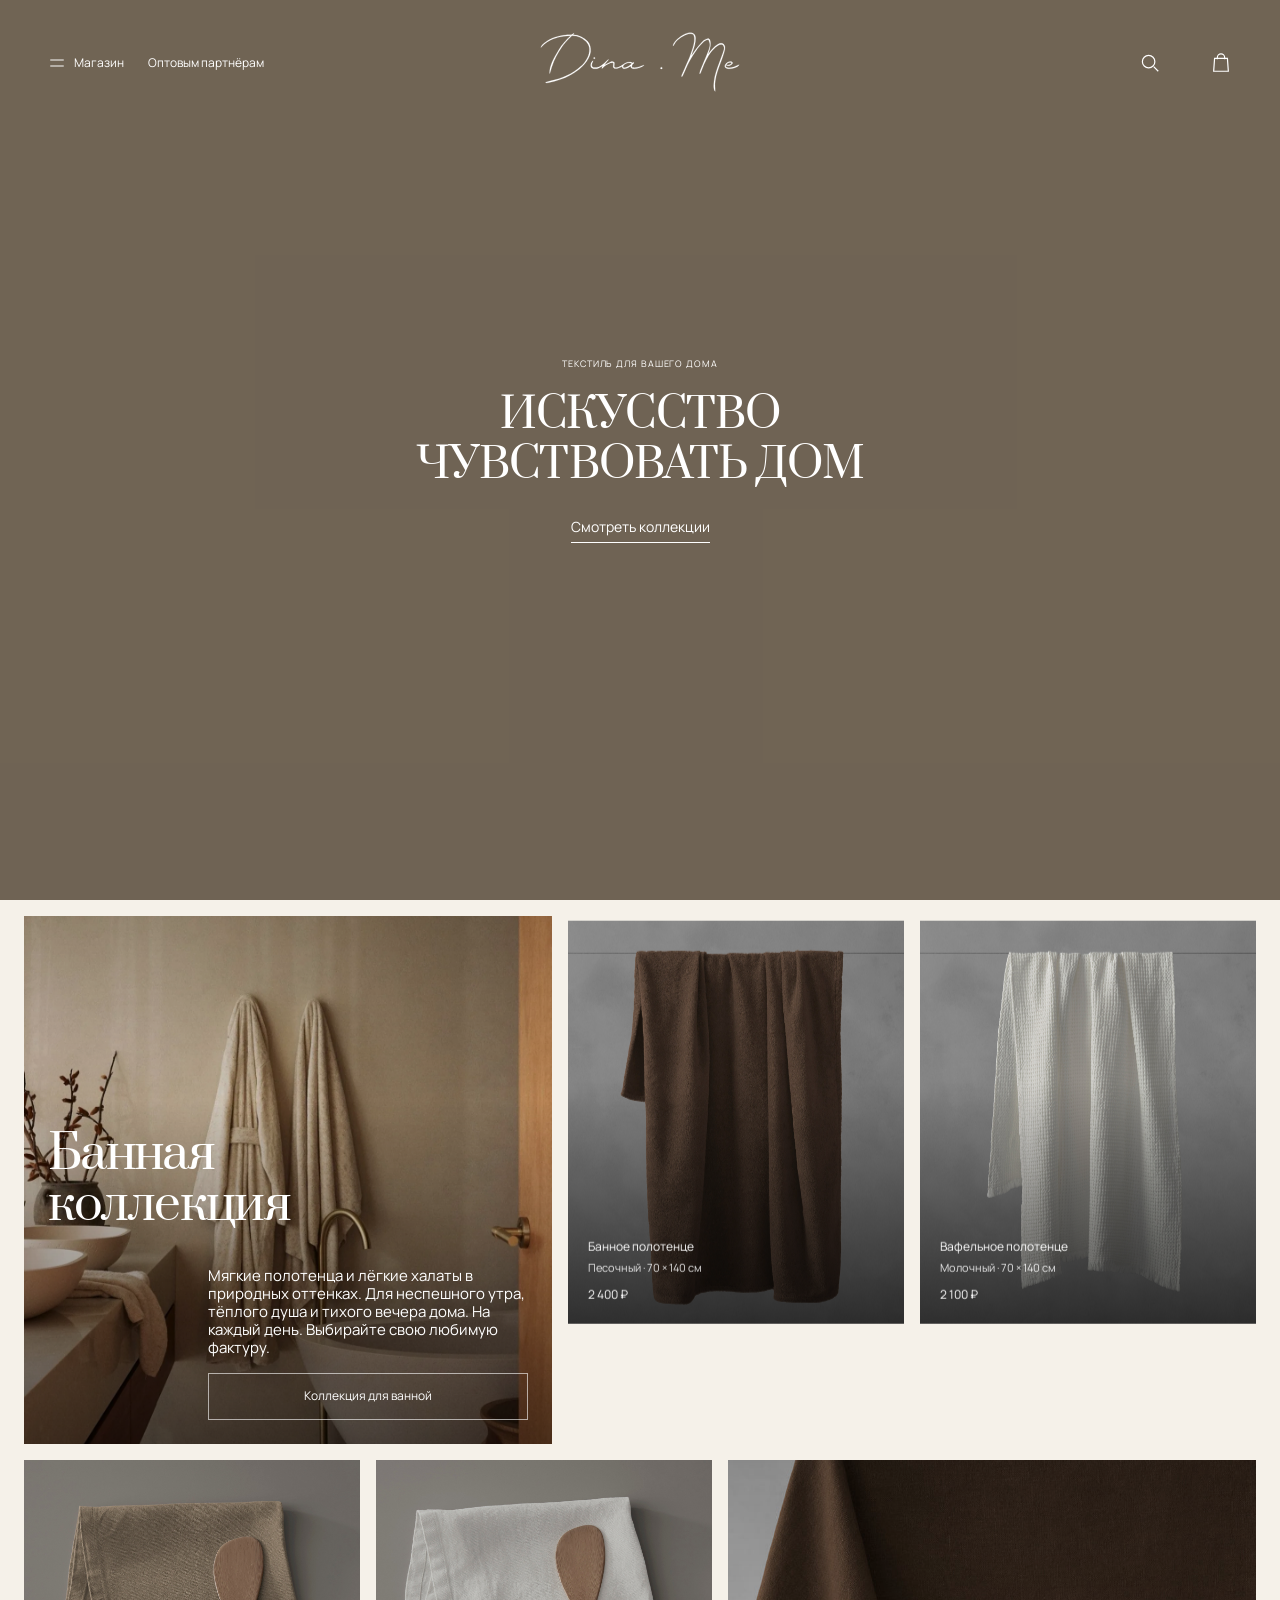
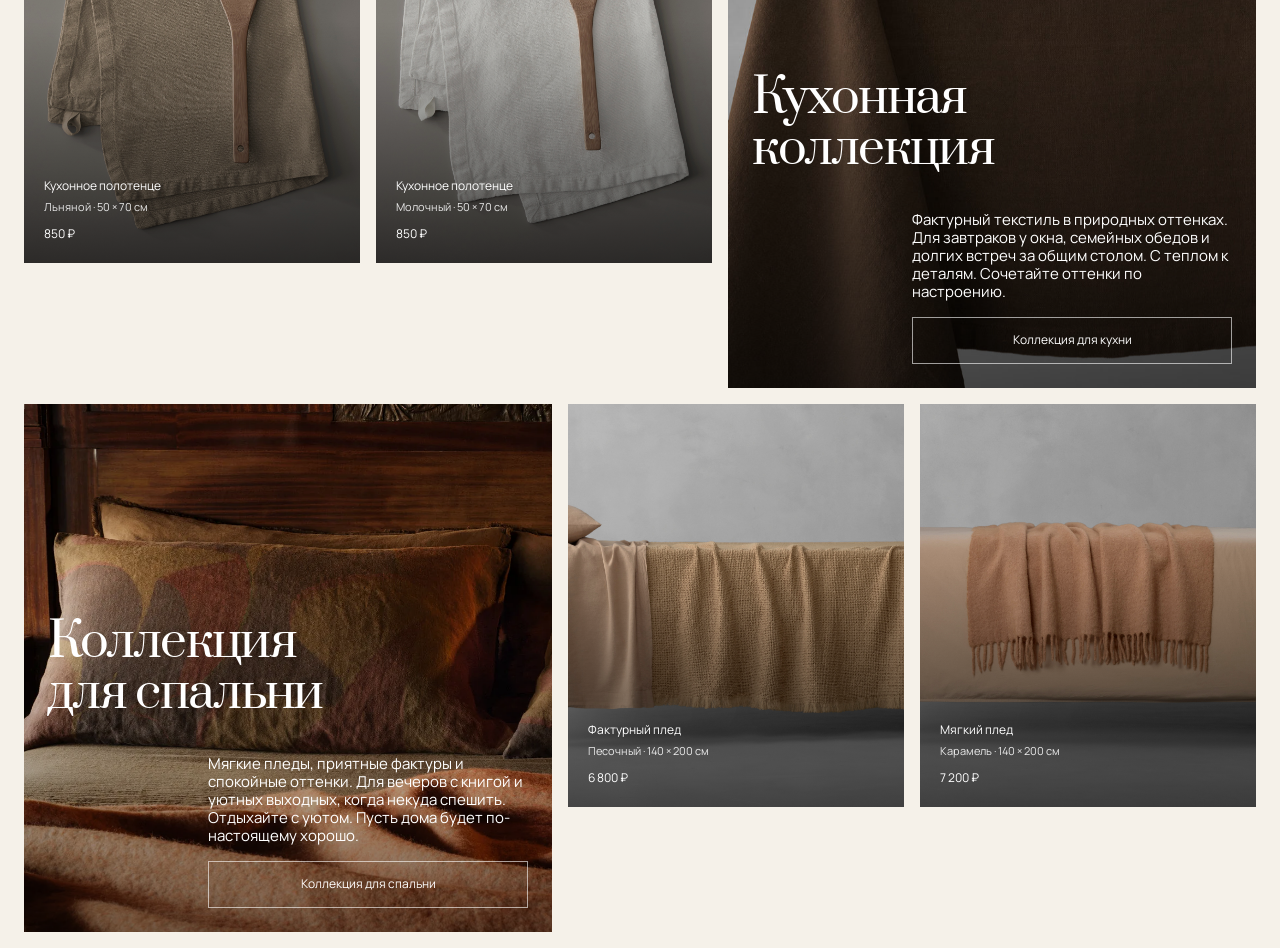
==== homepage/index.html @ 1216d9b8 "Update DINAME visual previews" ====
<!doctype html>
<html lang="ru" data-height="full" data-hero="armadillo" data-font="prata" data-palette="linen">
<head>
<meta charset="utf-8"><meta name="viewport" content="width=device-width,initial-scale=1"><meta name="robots" content="noindex,nofollow">
<title>Dina.Me — текстиль для дома</title>
<link rel="stylesheet" href="vendor/lenis.css"><link rel="stylesheet" href="style.css?v=20261113-r9">
<script src="vendor/lenis.min.js" defer></script><script src="app.js?v=20261113-r9" defer></script>
</head>
<body>
<a class="skip" href="#collections">К коллекциям</a>
<header class="header" id="header">
 <nav class="nav-left" aria-label="Основная навигация"><button class="shop"><svg viewBox="0 0 24 24" aria-hidden="true"><path d="M3 8h18M3 16h18"/></svg><span>Магазин</span></button><button class="partners"><span>Оптовым партнёрам</span></button></nav>
 <a class="brand" href="#top" aria-label="Dina.Me — главная"><svg aria-hidden="true" focusable="false" xmlns="http://www.w3.org/2000/svg" viewBox="0 0 1328 438" fill="currentColor" stroke="currentColor" stroke-width="1.3" stroke-linejoin="round">
<path d="M0 0 C-1.38 1.5 -1.38 1.5 -3 3 C-3.66 3 -4.32 3 -5 3 C-5.33 4.65 -5.66 6.3 -6 8 C-5.72 8.01 -5.72 8.01 -4.33 8.04 C29.74 10 63.3 25.97 86.54 50.65 C102.82 69.25 107.52 92.89 106 117 C102.31 147.98 84.36 176.22 64 199 C63.77 199.26 63.77 199.26 62.62 200.55 C53.24 211.05 43.61 221.06 32.52 229.79 C30.9 231.08 29.3 232.4 27.71 233.73 C11.73 246.97 -5.82 258.05 -24 268 C-24.95 268.52 -25.9 269.04 -26.87 269.57 C-68.67 292.27 -114.03 305.91 -160.44 315.62 C-161.04 315.75 -161.64 315.88 -162.25 316.01 C-178.63 319.44 -178.63 319.44 -184 316 C-184 315.34 -184 314.68 -184 314 C-172.81 310.24 -161.58 307.45 -150.05 304.98 C-79.43 289.72 -10.51 260.78 43 211 C44.39 209.79 45.79 208.58 47.19 207.38 C57.16 198.68 57.16 198.68 59 195 C59.66 195 60.32 195 61 195 C61.28 194.41 61.56 193.82 61.85 193.21 C62.91 191.17 64.04 189.51 65.47 187.71 C87.44 159.49 102.22 128.14 97.71 91.69 C95.56 79.35 88.59 66.26 80.45 56.8 C79 55 79 55 78.05 52.89 C76.71 50.49 75.46 50.15 73 49 C71.55 47.7 70.14 46.36 68.75 45 C49.65 27.21 18.27 14.42 -7.88 14.75 C-8.51 14.74 -9.15 14.73 -9.8 14.73 C-13.38 14.74 -15.96 15.08 -19 17 C-19 17.66 -19 18.32 -19 19 C-20.45 20.43 -20.45 20.43 -22.46 22.1 C-27.05 26 -31.31 30.17 -35.56 34.44 C-36.28 35.15 -36.99 35.86 -37.73 36.6 C-41.81 40.68 -45.7 44.86 -49.47 49.22 C-51.39 51.45 -53.38 53.6 -55.38 55.75 C-59.89 60.76 -63.91 66.05 -67.89 71.49 C-69.31 73.42 -70.77 75.34 -72.22 77.25 C-74.17 79.82 -76.08 82.41 -78 85 C-78.44 85.59 -78.87 86.18 -79.32 86.78 C-94.42 107.24 -106.59 129.34 -118 152 C-118.58 153.13 -119.15 154.26 -119.73 155.39 C-123.69 163.18 -127.35 171.05 -130.69 179.12 C-130.81 179.43 -130.81 179.43 -131.44 180.95 C-141.76 205.97 -149.58 232 -157 258 C-157.33 258 -157.66 258 -158 258 C-160.85 209.99 -129.48 155.84 -105.14 115.88 C-103.99 113.98 -102.86 112.08 -101.74 110.16 C-90.17 90.53 -77.21 71.86 -61.71 55.11 C-58.99 52.15 -56.48 49.1 -54 45.94 C-49.63 40.52 -44.8 35.61 -39.88 30.69 C-39.11 29.92 -38.35 29.16 -37.56 28.37 C-33.61 24.46 -29.62 20.71 -25.32 17.2 C-24 16 -24 16 -23 14 C-52.3 15.48 -80.54 18.66 -109 26 C-109.78 26.2 -110.56 26.39 -111.37 26.6 C-140.68 34.07 -168.84 47.27 -191 68 C-193.39 70.1 -195.79 72.19 -198.19 74.27 C-200 76 -200 76 -201.12 77.73 C-201.41 78.15 -201.7 78.57 -202 79 C-202.66 79 -203.32 79 -204 79 C-204.25 79.62 -204.5 80.24 -204.75 80.88 C-206.21 83.35 -207.38 83.95 -210 85 C-210 85.66 -210 86.32 -210 87 C-212.5 88.62 -212.5 88.62 -215 90 C-210.82 78.18 -200.55 67.8 -191 60 C-190.54 59.62 -190.08 59.25 -189.61 58.86 C-150.32 26.91 -99.34 14.47 -50 9 C-49.14 8.9 -48.27 8.79 -47.39 8.68 C-42.78 8.16 -38.25 7.95 -33.62 7.93 C-32.51 7.92 -31.41 7.91 -30.27 7.9 C-28 7.88 -25.73 7.89 -23.46 7.92 C-17.55 7.83 -13.85 7.5 -9.32 3.51 C-8.21 2.34 -7.1 1.18 -6 0 C-3.51 -1.25 -2.59 -0.78 0 0 Z " fill="currentColor" transform="translate(240,29)"/>
<path d="M0 0 C6.29 6.45 9.53 15.33 9.98 24.28 C10.03 25.03 10.08 25.79 10.14 26.56 C11.21 57.51 0.03 88.11 -9.88 116.93 C-12.41 124.34 -14.73 131.8 -17.02 139.28 C-12.31 133.6 -7.92 127.81 -3.77 121.71 C-3.31 121.04 -2.84 120.36 -2.37 119.66 C-1.4 118.24 -0.44 116.83 0.52 115.42 C10.91 100.19 22.13 85.89 34.09 71.87 C36.62 68.9 39.1 65.91 41.54 62.87 C52.51 49.24 68.58 32.39 86.98 30.28 C91.2 30.14 94.72 30.72 98.23 33.15 C104.25 38.82 105.66 48.37 105.98 56.28 C106.02 56.99 106.06 57.7 106.1 58.43 C106.82 83.33 98.84 107.97 90.98 131.28 C91.16 131.03 91.16 131.03 92.06 129.77 C99.76 119.07 107.68 108.76 116.5 98.96 C118.62 96.55 120.66 94.06 122.68 91.57 C123.98 90.28 123.98 90.28 125.98 90.28 C125.98 89.62 125.98 88.96 125.98 88.28 C128.4 85.69 131.25 83.53 133.98 81.28 C134.26 81.04 134.26 81.04 135.69 79.86 C150.28 67.75 150.28 67.75 157.98 64.28 C158.62 63.97 159.26 63.67 159.91 63.36 C168.02 59.88 176.43 59.31 184.76 62.28 C192.1 65.57 195.03 70.96 197.98 78.28 C198.79 81.15 198.79 81.15 198.98 84.28 C199.04 85.06 199.1 85.84 199.17 86.64 C199.45 92.99 198.66 98.79 197.34 104.98 C197.16 105.81 196.99 106.64 196.8 107.49 C194.75 116.78 191.91 125.76 188.92 134.78 C188.77 135.23 188.77 135.23 188.02 137.5 C182.86 153.24 177.18 168.78 171.36 184.28 C171.25 184.55 171.25 184.55 170.74 185.92 C170.12 187.55 169.51 189.19 168.89 190.83 C155.36 226.81 142.29 263.02 136.98 301.28 C136.87 302.05 136.75 302.83 136.63 303.63 C134.64 317.44 133.77 331.89 135.49 345.77 C136.11 350.8 136.09 355.78 136.04 360.84 C136.04 361.3 136.04 361.3 136.03 363.61 C136.02 365.83 136 368.05 135.98 370.28 C123.38 354.41 126.89 324.62 128.75 305.97 C133.3 266.59 146.48 229.49 160.36 192.59 C197.5 93.84 197.5 93.84 189.29 75.46 C187 71.78 184.25 69.93 180.08 68.73 C169.88 66.53 161.04 70.22 152.42 75.53 C147.72 78.64 143.38 82.05 139.07 85.68 C136.98 87.28 136.98 87.28 133.98 88.28 C133.98 88.94 133.98 89.6 133.98 90.28 C132.65 91.55 132.65 91.55 130.73 93.09 C110.12 110.67 95.9 134.38 83.22 157.98 C81.98 160.27 80.72 162.54 79.44 164.81 C68.81 184.07 61.01 204.71 52.84 225.1 C51.81 227.68 50.77 230.27 49.73 232.85 C48.42 236.12 47.11 239.4 45.82 242.69 C45.22 244.18 44.62 245.67 44.03 247.16 C43.76 247.84 43.5 248.52 43.22 249.22 C41.91 252.48 40.75 255.04 37.98 257.28 C37.32 256.95 36.66 256.62 35.98 256.28 C36.39 249.35 37.64 243.33 40.05 236.83 C40.36 235.97 40.67 235.11 40.99 234.22 C44 225.99 47.37 217.93 50.86 209.9 C52.73 205.6 54.57 201.28 56.42 196.96 C56.8 196.08 57.18 195.19 57.57 194.28 C107.2 78.27 107.2 78.27 96.15 43.92 C95.01 41.34 94.24 39.94 91.98 38.28 C85.57 36.32 79.72 39.39 74.15 42.29 C66.56 46.46 60.28 51.66 54.39 57.99 C52.98 59.28 52.98 59.28 50.98 59.28 C50.98 59.94 50.98 60.6 50.98 61.28 C49.35 62.99 47.69 64.64 45.98 66.28 C37.79 74.61 30.65 83.63 23.69 92.99 C21.97 95.3 20.23 97.59 18.5 99.89 C10.7 110.28 3.47 120.95 -3.51 131.92 C-4.92 134.13 -6.37 136.32 -7.82 138.51 C-25.68 165.43 -39.88 194.46 -52.64 224.08 C-58.7 238.12 -64.84 252.14 -71.52 265.9 C-71.92 266.74 -72.31 267.59 -72.72 268.45 C-73.1 269.21 -73.48 269.97 -73.86 270.75 C-74.18 271.41 -74.51 272.08 -74.84 272.76 C-76.37 274.73 -77.6 274.91 -80.02 275.28 C-80.27 270.12 -79.74 266.77 -77.6 261.98 C-77.47 261.69 -77.47 261.69 -76.82 260.22 C-75.98 258.31 -75.13 256.42 -74.27 254.53 C-73.67 253.18 -73.08 251.84 -72.48 250.49 C-70.96 247.07 -69.43 243.64 -67.89 240.22 C-66.58 237.3 -65.28 234.36 -63.98 231.43 C-62.28 227.59 -60.57 223.76 -58.86 219.92 C-30.93 157.21 -30.93 157.21 -22.79 134.4 C-21.87 131.86 -20.93 129.32 -19.98 126.79 C-11.08 102.67 -3.36 78.66 0.98 53.28 C1.16 52.31 1.34 51.35 1.52 50.36 C2.26 45.41 2.24 40.46 2.28 35.47 C2.29 34.22 2.31 32.98 2.34 31.74 C2.54 23.23 1.61 16.13 -2.02 8.28 C-2.35 7.54 -2.67 6.8 -3.01 6.04 C-4.48 3.47 -6.25 3.18 -9.02 2.28 C-9.82 1.93 -10.63 1.58 -11.46 1.21 C-26.78 -4.39 -44.83 1.91 -59.02 8.28 C-75.29 15.95 -90.54 25.33 -104.02 37.28 C-104.85 38.01 -105.68 38.74 -106.53 39.5 C-115.16 47.61 -121.31 57.45 -127.64 67.38 C-128.06 68.03 -128.47 68.67 -128.89 69.34 C-129.67 70.56 -130.44 71.79 -131.2 73.02 C-133.81 77.17 -133.81 77.17 -136.02 78.28 C-133.93 58.54 -115.36 39.59 -100.82 27.59 C-81.9 12.49 -60.07 -1.93 -36.02 -6.72 C-35.37 -6.87 -34.73 -7.01 -34.06 -7.16 C-22.26 -9.24 -9.27 -7.91 0 0 Z " fill="currentColor" transform="translate(1012.01953125,31.72265625)"/>
<path d="M0 0 C1.19 2.25 1.19 2.25 2 5 C0.62 7.31 0.62 7.31 -1 9 C-1.99 8.84 -1.99 8.84 -7 8 C-7.93 4.99 -8.04 4.13 -7 1 C-4.54 -0.23 -2.72 -0.07 0 0 Z " fill="currentColor" transform="translate(373,183)"/>
<path d="M0 0 C-1.59 3.83 -4.17 6.49 -7 9.44 C-11.03 13.74 -14.84 18.14 -18.44 22.81 C-18.64 23.07 -18.64 23.07 -19.65 24.37 C-22.46 28.06 -24.79 31.93 -27 36 C-26.54 35.74 -26.09 35.49 -25.62 35.22 C-20.92 32.6 -16.22 29.99 -11.51 27.39 C-9.18 26.1 -6.86 24.79 -4.55 23.47 C18.17 10.76 18.17 10.76 29.35 13.35 C32.72 14.67 35.13 15.78 37 19 C37.66 23.04 37.33 26.93 37 31 C36.84 33 36.68 35 36.53 37 C36.43 38.31 36.31 39.62 36.18 40.92 C35.87 44.54 35.87 46.99 38 50 C45.31 54.18 54.07 51.46 61.66 49.39 C73.34 45.87 83.46 39.45 93 32 C107.64 20.75 121.3 14.21 140 16 C144.24 16.92 147.93 18.48 151.81 20.38 C152.53 20.58 153.26 20.79 154 21 C156.06 19.63 156.06 19.63 158 18 C160.25 17.81 160.25 17.81 162 18 C162.51 20.83 162.34 22.49 160.73 24.89 C159.22 26.7 157.76 28.42 156 30 C155.34 30 154.68 30 154 30 C153.71 30.72 153.42 31.44 153.12 32.19 C152.42 33.94 151.68 35.67 150.88 37.38 C149.69 40.93 149.59 43.25 150 47 C152.03 49.97 153.25 50.84 156.78 51.59 C175.96 54.05 192.54 47.56 210.19 41.03 C213.73 39.73 217.28 38.51 220.88 37.38 C221.82 37.07 222.77 36.77 223.74 36.46 C226 36 226 36 229 37 C210.23 52.57 181.19 60.66 157 59 C151.28 57.84 147.7 55.46 144 51 C141.95 47.82 141.59 44.71 141 41 C140.46 41.41 139.93 41.82 139.38 42.25 C127.83 50.76 112.92 59.87 98.06 58.94 C94.06 58.23 91.62 57.26 89 54 C88.02 50.7 87.44 47.41 87 44 C86.5 44.28 86 44.56 85.48 44.85 C79.57 47.98 73.52 50.43 67.25 52.75 C66.43 53.06 65.62 53.36 64.78 53.68 C58.14 56.1 52.02 57.19 44.94 57.25 C44.34 57.27 43.74 57.29 43.12 57.31 C38.89 57.35 36.4 56.49 33 54 C29.81 50.81 29.11 47.4 29 43 C29.18 40.86 29.45 38.75 29.74 36.62 C30.06 33.41 30.12 30.22 30.12 27 C30.13 25.89 30.13 24.77 30.13 23.62 C30 21 30 21 29 20 C8.98 18.11 -11.47 31.57 -26.74 43.34 C-30.72 46.63 -34.31 50.27 -37.88 54 C-40 56 -41.14 56.68 -44 57 C-43.58 50.51 -41.09 45.67 -38 40 C-38.42 40.27 -38.84 40.54 -39.28 40.82 C-57.46 52.48 -74.66 62.25 -97 58.5 C-103.83 56.67 -109.7 53.69 -113.44 47.5 C-116.63 40.16 -115.88 31.76 -113.44 24.31 C-110.98 18.35 -107.54 11.04 -101.78 7.72 C-101.49 7.6 -101.49 7.6 -100 7 C-100.67 11.4 -102.2 15.1 -104 19.12 C-107.32 26.66 -110.01 33.93 -107.28 42.17 C-104.96 46.56 -102.11 48.96 -97.34 50.55 C-87.04 52.51 -75.84 51.35 -66 48 C-65.06 47.69 -64.13 47.39 -63.16 47.07 C-43.86 39.95 -27.83 24.24 -13.74 9.76 C-4.23 0 -4.23 0 0 0 Z M96.79 36.33 C93.68 40.34 92.7 44.96 93 50 C95.6 52.6 96.76 52.33 100.38 52.38 C115.15 52.09 127.97 44.26 139 35 C139.76 34.37 140.52 33.75 141.3 33.11 C146.86 28.41 146.86 28.41 148 25 C132.24 15.2 108.66 23.31 96.79 36.33 Z " fill="currentColor" transform="translate(462,197)"/>
<path d="M0 0 C1.12 -0.03 2.24 -0.05 3.4 -0.08 C7.92 0.38 10.46 2.09 13.62 5.25 C14.3 9 14.36 11.01 12.41 14.31 C7.39 20.55 1.12 23.75 -6.38 26.25 C-8.48 26.37 -10.58 26.43 -12.69 26.44 C-13.8 26.45 -14.91 26.47 -16.05 26.48 C-19.48 26.24 -22.16 25.42 -25.38 24.25 C-27.75 24.12 -27.75 24.12 -29.38 24.25 C-30.38 28.58 -30.74 31.37 -28.38 35.25 C-26.19 36.44 -26.19 36.44 -23.38 37.25 C-22.38 37.59 -21.38 37.93 -20.36 38.28 C-7.71 41.86 7.58 40 19.62 35.25 C20.29 34.99 20.96 34.74 21.65 34.47 C29.14 31.56 36.48 28.36 43.75 24.94 C48.01 22.93 52.04 21.32 56.62 20.25 C51.96 30.51 38.93 35.77 28.98 39.77 C11.85 46.15 -8.84 49.44 -26.38 43.25 C-30.19 41.42 -33.38 39.04 -35.38 35.25 C-36.99 30.52 -36.58 26.92 -34.56 22.38 C-27.52 9.8 -14.73 0.2 0 0 Z M-23.38 15.25 C-24.88 18.12 -24.88 18.12 -25.38 20.25 C-16.62 22 -6.88 22.26 1 17.44 C3.71 15.18 5.25 13.5 6.62 10.25 C6.19 8.09 6.19 8.09 5.62 6.25 C-6.04 5.77 -14.6 6.86 -23.38 15.25 Z " fill="currentColor" transform="translate(1246.375,209.75)"/>
<path d="M0 0 C3.05 1.14 4.11 1.99 5.5 4.94 C4.83 7.33 4.28 9.16 2.5 10.94 C-2.75 11.39 -2.75 11.39 -5.44 9.75 C-6.5 7.94 -6.5 7.94 -6.38 5.44 C-5.08 1.72 -4.14 -0.1 0 0 Z " fill="currentColor" transform="translate(802.5,246.0625)"/>
</svg>
</a>
 <div class="nav-right"><button class="icon" aria-label="Поиск"><svg viewBox="0 0 24 24" aria-hidden="true"><circle cx="10.5" cy="10.5" r="6.8"/><path d="m16 16 5 5"/></svg></button><button class="icon" aria-label="Корзина"><svg viewBox="0 0 24 24" aria-hidden="true"><path d="M5 7h14l1 14H4L5 7Z M8 8V6a4 4 0 0 1 8 0v2"/></svg></button></div>
</header>
<main id="top">
<section class="hero" aria-labelledby="hero-title">
 <div class="hero-media"><video id="hero-video" autoplay muted playsinline preload="auto"><source src="media/limonta-hero.mov" type="video/mp4"></video></div>
 <div class="hero-shade"></div>
 <div class="hero-content"><p class="eyebrow">Текстиль для вашего дома</p><h1 id="hero-title">Искусство<br>чувствовать дом</h1><div class="hero-actions"><a class="outline" href="#collections">Смотреть коллекции</a></div><p class="hero-note">Мягкие фактуры, спокойные оттенки и любимые вещи. Для простых моментов, из которых складывается жизнь дома.</p></div>

</section>
<section class="collections" id="collections" aria-label="Коллекции для дома"></section>

</main>
<dialog class="drawer" id="menu" aria-labelledby="menu-title" data-lenis-prevent><div class="dialog-head"><span id="menu-title">Магазин</span><button class="close" aria-label="Закрыть меню">×</button></div><nav class="category-nav"><a href="#bath">Для ванной <span>01</span></a><a href="#kitchen">Для кухни <span>02</span></a><a href="#bedroom">Для спальни <span>03</span></a></nav><div class="menu-bottom"><button>Оптовым партнёрам ↗</button><button class="settings-link" data-open="settings">Настройки просмотра <kbd>Shift D</kbd></button></div></dialog>
<dialog id="settings" class="settings" aria-labelledby="settings-title" data-lenis-prevent><div class="dialog-head"><h2 id="settings-title">Настройки просмотра</h2><button class="close" aria-label="Закрыть настройки">×</button></div><p class="hint">Открыть и закрыть — <kbd>Shift D</kbd></p><div class="settings-tabs" role="tablist" aria-label="Разделы настроек"><button type="button" role="tab" id="tab-general" aria-controls="panel-general" aria-selected="true" tabindex="0">Общее</button><button type="button" role="tab" id="tab-hero" aria-controls="panel-hero" aria-selected="false" tabindex="-1">Первый экран</button><button type="button" role="tab" id="tab-categories" aria-controls="panel-categories" aria-selected="false" tabindex="-1">Категории</button></div><section role="tabpanel" id="panel-general" aria-labelledby="tab-general"><fieldset><legend>Язык</legend><div class="options"><label class="recommended"><input type="radio" name="language" value="ru" checked><span>RU</span><em class="preferred-tag">Основной</em></label><label><input type="radio" name="language" value="en"><span>EN</span></label></div></fieldset><fieldset><legend>Шрифт заголовков</legend><div class="options"><label><input type="radio" name="font" value="prata" checked><span>Prata</span></label><label><input type="radio" name="font" value="forum"><span>Forum</span></label><label><input type="radio" name="font" value="cormorant"><span>Cormorant</span></label></div><p class="hint">Prata, Forum и Cormorant — варианты для сравнения.</p></fieldset><fieldset><legend>Палитра</legend><label class="choice"><input type="radio" name="palette" value="linen" checked><i class="swatch linen"></i><span>Молочный лён</span></label><label class="choice"><input type="radio" name="palette" value="walnut"><i class="swatch walnut"></i><span>Слоновая кость и орех</span></label></fieldset><label class="motion-choice"><input type="checkbox" id="motion" checked> Плавная прокрутка и параллакс</label><button class="reset" id="reset">Сбросить настройки</button><p class="prototype-note">Визуальный прототип. Видео Frette / Society Limonta и фотографии других брендов используются для сравнения композиций. Названия, товары и цены демонстрационные.</p></section><section role="tabpanel" id="panel-hero" aria-labelledby="tab-hero" hidden><fieldset><legend>01 / Первый экран</legend><label class="choice preferred"><input type="radio" name="hero" value="armadillo"><span><b>Armadillo <em>Выбранный вариант</em></b><small>Минимализм · текст по центру</small></span></label><label class="choice"><input type="radio" name="hero" value="cocoon" checked><span><b>Cocoon</b><small>Во весь экран · крупный текст слева</small></span></label><label class="choice"><input type="radio" name="hero" value="frette"><span><b>Frette</b><small>Компактнее · текст и кнопка слева внизу</small></span></label></fieldset><fieldset><legend>Высота первого экрана</legend><div class="options"><label><input type="radio" name="height" value="full"><span>Во весь экран</span></label><label><input type="radio" name="height" value="compact"><span>Компактный</span></label></div></fieldset><fieldset><legend>Видео первого экрана</legend><label class="choice"><input type="radio" name="video" value="frette"><span><b>Frette</b><small>Текущий ролик</small></span></label><label class="recommended choice"><input type="radio" name="video" value="limonta"><span><b>Society Limonta</b><small>Видео с главной · кожаный диван</small></span><em class="preferred-tag">Основной</em></label></fieldset></section><section role="tabpanel" id="panel-categories" aria-labelledby="tab-categories" hidden><label class="motion-choice"><input type="checkbox" id="sticky-products" checked> Прилипание карточек при прокрутке <em class="preferred-tag">Основной</em></label><fieldset><legend>Вариант блока</legend><label class="recommended choice"><input type="radio" name="density" value="large"><span><b>Большой</b><small>Крупная категория · два невысоких товара</small></span><em class="preferred-tag">Основной</em></label><label class="choice"><input type="radio" name="density" value="triple"><span><b>Три товара · категория выше</b><small>Сохранённые пропорции и высота</small></span></label></fieldset><fieldset><legend>Информация о товаре</legend><div class="options"><label><input type="radio" name="cardinfo" value="below"><span>Под фотографией</span></label><label class="recommended"><input type="radio" name="cardinfo" value="overlay"><span>На фотографии</span><em class="preferred-tag">Основной</em></label></div></fieldset><fieldset><legend>Размер текста в блоке</legend><div class="options"><label class="recommended"><input type="radio" name="categorytext" value="normal"><span>Обычный</span><em class="preferred-tag">Основной</em></label><label><input type="radio" name="categorytext" value="large"><span>Крупнее</span></label></div></fieldset><fieldset><legend>02 / Композиция категорий</legend><label class="choice"><input type="radio" name="category" value="split"><span><b>Два столбца</b><small>Заголовок и текст слева, кнопка справа</small></span></label><label class="recommended choice"><input type="radio" name="category" value="center"><span><b>Cocoon · центр</b><small>Заголовок по центру высоты категории</small></span><em class="preferred-tag">Основной</em></label></fieldset></section></dialog>




</body></html>
---- homepage/vendor/lenis.css ----
html.lenis,
html.lenis body {
  height: auto;
}

.lenis:not(.lenis-autoToggle).lenis-stopped {
  overflow: clip;
}

.lenis [data-lenis-prevent],
.lenis [data-lenis-prevent-wheel],
.lenis [data-lenis-prevent-touch],
.lenis [data-lenis-prevent-vertical],
.lenis [data-lenis-prevent-horizontal] {
  overscroll-behavior: contain;
}

.lenis.lenis-smooth iframe {
  pointer-events: none;
}

.lenis.lenis-autoToggle {
  transition-property: overflow;
  transition-duration: 1ms;
  transition-behavior: allow-discrete;
}
---- homepage/style.css ----
@font-face{font-family:Prata;src:url(../assets/3b2b880737be3bda.ttf);font-display:swap}@font-face{font-family:Forum;src:url(../assets/5c9fbe9c4ce76d02.ttf);size-adjust:123%;font-display:swap}@font-face{font-family:Cormorant;src:url(../assets/b20b7d9626dd956b.ttf);size-adjust:131%;font-weight:300 700;font-display:swap}@font-face{font-family:Manrope;src:url(../assets/3ae11c49db0455a3.ttf);font-weight:200 800;font-display:swap}
:root{--paper:#f5f1e9;--panel:#e5dccf;--ink:#302b27;--muted:#685547;--display:Prata,Georgia,serif;--gutter:16px;--gap:16px;--ease:cubic-bezier(.22,.68,0,1.01)}
:root[data-palette=walnut]{--paper:#f8f5ee;--panel:#e4d9cb;--ink:#30261f;--muted:#5d4032}:root[data-font=forum]{--display:Forum,Georgia,serif}:root[data-font=cormorant]{--display:Cormorant,Georgia,serif}
*{box-sizing:border-box}html{background:var(--paper);scroll-padding-top:64px}body{margin:0;color:var(--ink);font:14px/1.5 Manrope,Arial,sans-serif;-webkit-font-smoothing:antialiased}body:has(dialog[open]){overflow:hidden}button,input{font:inherit}button,a,input{-webkit-tap-highlight-color:transparent}button{color:inherit;cursor:pointer;background:none;border:0;padding:0}a{color:inherit;text-decoration:none}h1,h2,h3,p{margin:0}h1,h2{font-family:var(--display);font-weight:400}button,a{touch-action:manipulation}svg{width:22px;height:22px;fill:none;stroke:currentColor;stroke-width:1.3}img{display:block;max-width:100%}a:focus-visible,button:focus-visible,input:focus-visible{outline:2px solid currentColor;outline-offset:5px}.sr-only,.skip{position:absolute;width:1px;height:1px;overflow:hidden;clip-path:inset(50%)}.skip:focus{position:fixed;z-index:200;width:auto;height:auto;clip-path:none;padding:16px;background:var(--paper)}
.header{position:fixed;inset:0 0 auto;z-index:30;display:flex;align-items:center;justify-content:space-between;height:56px;padding:0 var(--gutter);color:#fff;transition:transform .25s var(--ease),background-color .2s,color .2s}.header.solid{background:var(--paper);color:var(--ink)}.header.hidden{transform:translateY(-100%)}.header:has(:focus-visible){transform:none}.nav-left,.nav-right{display:flex;align-items:center;gap:24px;flex:1;min-width:0}.nav-right{justify-content:flex-end;gap:16px}.nav-left button{min-height:44px;font-size:12px}.shop{display:flex;align-items:center;gap:8px}.shop svg{width:18px}.icon{display:grid;place-items:center;min-width:32px;min-height:44px}.brand{display:block;width:116px;height:35px;overflow:hidden;flex:none;mix-blend-mode:screen}.brand img{width:116px;height:auto;max-width:none;filter:invert(1)}.solid .brand{mix-blend-mode:multiply}.solid .brand img{filter:none}
.hero{position:relative;display:flex;isolation:isolate;overflow:hidden;min-height:560px;height:100svh;color:#fff;background:#817361}.hero-media,.hero-shade{position:absolute;inset:0;z-index:-2;overflow:hidden}.hero-media video{width:100%;height:120%;position:absolute;top:-10%;object-fit:cover;will-change:transform}.hero-shade{z-index:-1;background:linear-gradient(180deg,rgba(0,0,0,.19),transparent 35%,rgba(0,0,0,.38))}.hero-content{width:100%;display:flex;align-content:flex-end;align-items:flex-end;justify-content:space-between;flex-wrap:wrap;gap:16px 32px;padding:88px var(--gutter) 24px}.hero h1{flex-basis:100%;font-size:clamp(44px,6.25vw,96px);line-height:1.04;letter-spacing:-.045em;text-transform:uppercase;text-wrap:balance}.hero .eyebrow{display:none}.hero-actions{display:flex;gap:16px}.outline{display:inline-flex;min-height:48px;align-items:center;justify-content:center;padding:12px 26px;border:1px solid #fff9;font-size:12px;transition:background .2s,color .2s}.hero-note{width:min(34%,424px);font-size:14px;line-height:1.3;padding-right:30px}.eyebrow{font-size:10px;text-transform:uppercase;letter-spacing:.1em}.video-toggle{position:absolute;right:14px;bottom:24px;width:28px;height:28px;display:grid;place-items:center}.video-toggle svg{width:16px;height:16px}
[data-hero=frette] .hero,[data-hero=armadillo] .hero{height:85svh;min-height:500px}[data-hero=frette] .hero-content{flex-flow:column;align-items:flex-start;justify-content:flex-end;gap:24px;padding:96px 3.3vw 40px}[data-hero=frette] .hero h1{flex-basis:auto;font-size:clamp(38px,4vw,64px);text-transform:none;line-height:1.14;letter-spacing:-.035em}[data-hero=frette] .hero .eyebrow{display:block}[data-hero=frette] .hero-note,[data-hero=frette] .second-action{display:none}[data-hero=armadillo] .hero-content{flex-flow:column;align-items:center;justify-content:center;text-align:center;gap:20px;padding:80px 24px}[data-hero=armadillo] .hero h1{flex-basis:auto;font-size:clamp(32px,3.3vw,54px);line-height:1.15;letter-spacing:-.02em}[data-hero=armadillo] .hero .eyebrow{display:block;font-size:9px}[data-hero=armadillo] .hero-note,[data-hero=armadillo] .second-action{display:none}[data-hero=armadillo] .hero .outline{min-height:30px;border:0;border-bottom:1px solid #fff8;padding:4px 0;font-size:10px}[data-hero=armadillo] .hero-shade{background:#0002}
.collections{padding:16px var(--gutter)}.collection-row{display:grid;grid-template-columns:repeat(4,minmax(0,1fr));align-items:start;gap:var(--gap);margin-bottom:16px;scroll-margin-top:64px}.collection-row:last-child{margin-bottom:0}.category{position:relative;isolation:isolate;overflow:hidden;grid-column:span 2;aspect-ratio:1;display:flex;align-items:flex-end;color:white;background:var(--muted)}.category-media{position:absolute;inset:0;z-index:-2;overflow:hidden}.category-media img{position:absolute;top:-12%;height:124%;width:100%;object-fit:cover;will-change:transform}.category:after{content:"";position:absolute;inset:0;z-index:-1;background:linear-gradient(transparent 30%,#0007)}.category-content{display:flex;flex-direction:column;gap:8px;width:100%;padding:24px}.category h2{font-size:clamp(34px,4.45vw,72px);line-height:.98;text-transform:uppercase;letter-spacing:-.04em}.category-detail{align-self:flex-end;width:52%;display:flex;flex-direction:column;gap:24px;font-size:14px;line-height:1.3}.category-detail .outline{width:100%;padding-inline:10px}.collection-row.reverse .category{grid-column:3 / 5;grid-row:1}.collection-row.reverse .product-card{grid-row:1}.product-card{display:flex;flex-direction:column;gap:9px;min-width:0;text-align:left;width:100%}.product-media{display:block;position:relative;aspect-ratio:4/5;overflow:hidden;background:var(--panel)}.product-media img{width:100%;height:100%;object-fit:cover}.product-media .alternate{position:absolute;inset:0;opacity:0;transition:opacity .25s}.product-info{display:flex;justify-content:space-between;align-items:flex-start;gap:10px;width:100%;font-size:12px}.product-info strong{font-weight:400}.product-info small{display:block;color:var(--muted);font-size:11px;margin-top:3px}.price{white-space:nowrap;font-size:12px}
dialog{color:var(--ink);background:var(--paper);border:0;padding:28px;max-height:calc(100dvh - 40px);width:min(500px,calc(100% - 32px));overscroll-behavior:contain}dialog::backdrop{background:#201c1755;backdrop-filter:blur(3px)}dialog[open]{animation:dialog-in .2s var(--ease)}@keyframes dialog-in{from{opacity:0;transform:translateY(8px)}to{opacity:1;transform:none}}.dialog-head{display:flex;justify-content:space-between;align-items:center;gap:20px;margin-bottom:20px}.dialog-head h2{font-size:25px;line-height:1.2}.close{font:30px/1 Arial;min-width:36px;height:36px}.drawer{margin:0;height:100dvh;max-height:none;width:min(34vw,520px);min-width:340px;padding:24px 32px}.drawer[open]{display:flex;flex-direction:column;animation:drawer-in .25s var(--ease)}@keyframes drawer-in{from{transform:translateX(-100%)}to{transform:translateX(0)}}.category-nav{display:flex;flex-direction:column;gap:24px;margin-top:64px}.category-nav a{display:flex;justify-content:space-between;align-items:center;font:32px/1.2 var(--display)}.category-nav span{font:10px Manrope}.menu-bottom{margin-top:auto;display:flex;flex-direction:column;align-items:flex-start;gap:32px;padding-top:48px}.settings-link{color:var(--muted);font-size:11px}.settings-link kbd{margin-left:8px}kbd{font:10px Manrope;background:var(--panel);padding:3px 5px}.hint{font-size:12px;color:var(--muted);line-height:1.6}.settings fieldset{border:0;padding:0;margin:24px 0}.settings legend{font-size:11px;text-transform:uppercase;letter-spacing:.05em;margin-bottom:12px}.choice{display:flex;align-items:center;gap:12px;cursor:pointer;padding:10px 0}.choice b{font-weight:500}.choice small{display:block;font-size:11px;color:var(--muted);margin-top:3px}input{accent-color:var(--ink)}.options{display:flex;gap:8px;margin-bottom:10px}.options label{flex:1;cursor:pointer}.options input{position:absolute;opacity:0}.options span{display:block;padding:10px 6px;border:1px solid var(--panel);text-align:center;font-size:12px}.options input:checked+span{background:var(--ink);color:var(--paper)}.options input:focus-visible+span{outline:2px solid var(--ink);outline-offset:3px}.swatch{width:28px;height:28px;background:linear-gradient(90deg,#f5f1e9 50%,#b5a28c 50%);border:1px solid #0001}.swatch.walnut{background:linear-gradient(90deg,#f8f5ee 50%,#5d4032 50%)}.motion-choice{display:flex;align-items:center;gap:10px;font-size:12px}.reset{margin-top:24px;text-decoration:underline;font-size:12px}.prototype-note{font-size:10px;line-height:1.6;color:var(--muted);margin-top:24px}.utility p+p{margin-top:16px}.dark-button{display:inline-flex;padding:12px 20px;margin-top:24px;background:var(--ink);color:var(--paper)}#query{background:transparent;border:0;border-bottom:1px solid var(--muted);padding:12px 0;width:100%;border-radius:0;outline-offset:3px}#search-results{margin-top:24px;display:flex;flex-direction:column;gap:12px}#search-results button{text-align:left;padding:12px 0;border-bottom:1px solid var(--panel)}.product-preview>img{width:100%;max-height:50dvh;object-fit:contain;margin-bottom:20px}

@media(min-width:1800px){.hero h1{font-size:96px}.category h2{font-size:72px}}
@media(max-width:900px){.partners{display:none}.category-content{padding:18px}.category-detail{width:75%;font-size:12px;gap:16px}.product-info{flex-direction:column;gap:4px}.hero-note{font-size:12px;width:36%}.hero-actions{gap:8px}.outline{padding-inline:18px}.drawer{width:46vw}}
@media(max-width:600px){:root{--gutter:12px;--gap:12px}.header{height:56px}.brand{width:100px;height:30px}.brand img{width:100px}.nav-left,.nav-right{gap:8px}.shop span{font-size:11px}.hero{min-height:580px;height:100svh}.hero-content{padding:88px 16px 32px;flex-direction:column;align-items:flex-start;justify-content:flex-end;gap:20px}.hero h1{flex-basis:auto;font-size:clamp(36px,9vw,54px);line-height:1.08}.hero-actions{order:2;flex-wrap:wrap;padding-right:20px}.hero-note{width:90%;max-width:330px;font-size:12px;padding:0}.hero .outline{min-height:44px;padding:10px 16px;font-size:11px}.video-toggle{bottom:36px;right:10px}[data-hero=frette] .hero,[data-hero=armadillo] .hero{min-height:480px;height:85svh}[data-hero=frette] .hero-content{padding:90px 20px 36px;gap:20px}[data-hero=frette] .hero h1{font-size:38px}[data-hero=armadillo] .hero h1{font-size:32px}.collections{padding-top:12px}.collection-row{grid-template-columns:repeat(2,minmax(0,1fr));margin-bottom:28px;row-gap:12px}.collection-row .category,.collection-row.reverse .category{grid-column:1/-1;grid-row:auto;aspect-ratio:1}.collection-row.reverse .product-card{grid-row:auto}.category-content{padding:20px}.category h2{font-size:44px}.category-detail{width:55%;font-size:12px;gap:18px}.product-info{font-size:11px}.product-info small{font-size:10px}.price{font-size:11px}.drawer{width:90vw;min-width:0;padding:24px}.category-nav a{font-size:30px}.utility,.settings{padding:22px}.dialog-head h2{font-size:23px}}
@media(prefers-reduced-motion:reduce){*,*:before,*:after{animation:none!important;transition:none!important;scroll-behavior:auto!important}.hero-media video,.category-media img{will-change:auto;transform:none!important}}

.brand{mix-blend-mode:normal!important;background:currentColor;mask:url(media/wordmark.svg) center/contain no-repeat;-webkit-mask:url(media/wordmark.svg) center/contain no-repeat}.brand img{visibility:hidden}

/* Refinement: independently selectable category and product compositions. */
.header{height:72px}.brand{width:136px;height:42px;overflow:visible}
.hero-actions .outline{min-width:240px}.hero-note{padding-right:0}
.category{container-type:inline-size}.category-content{height:100%;display:grid;grid-template-columns:minmax(0,1fr) minmax(0,1fr);gap:24px;padding:28px;align-content:stretch}
.category h2{font-size:clamp(28px,7.2cqi,60px);line-height:1.15;letter-spacing:-.035em;text-transform:none;overflow-wrap:normal;text-wrap:balance}
.category-description{font-size:14px;line-height:1.5;max-width:36ch}
.category-button{width:max-content;max-width:100%;min-width:200px;align-self:end;justify-self:start}
[data-category=top] .category h2{grid-column:1/-1;align-self:start}
[data-category=top] .category-description{grid-column:1/-1;align-self:end}
[data-category=top] .category-button{grid-column:1/-1}
[data-category=top] .category-content{grid-template-rows:1fr auto auto}
[data-category=split] .category-content{grid-template-rows:1fr auto auto;align-items:end}
[data-category=split] .category h2{grid-column:1;grid-row:2}
[data-category=split] .category-description{grid-column:2;grid-row:2/4;align-self:end}
[data-category=split] .category-button{grid-column:1;grid-row:3;min-width:0;width:100%;padding-inline:10px}
[data-category=split] .category h2{font-size:clamp(28px,6.3cqi,52px)}
[data-category=stack] .category-content{display:flex;flex-direction:column;justify-content:flex-end;align-items:flex-start;gap:22px}
[data-category=stack] .category-description{max-width:34ch}
.category:after{background:linear-gradient(180deg,#0002,transparent 35%,#0008)}
.product-caption{display:none}.product-media>img:first-child{transition:transform .55s cubic-bezier(.2,.65,.3,1)}







@media(max-width:900px){.category-content{padding:20px;gap:18px}.category-description{font-size:12px}.category-button{min-width:0}.header{height:68px}.brand{width:126px;height:38px}}
@media(max-width:600px){.header{height:64px}.brand{width:114px;height:34px}.hero-actions .outline{min-width:220px}.category-content{padding:22px;gap:18px}.category h2{font-size:32px;line-height:1.18}[data-category=split] .category-content{column-gap:16px}[data-category=split] .category h2{font-size:28px}.category-description{font-size:12px}[data-category=split] .category-button{font-size:10px;padding:10px 5px}}
[data-category=stack] .category-button{align-self:flex-start}

/* Shared interaction language: quiet feedback, identical timing across controls. */
:root{--interaction:240ms;--ease-hover:cubic-bezier(.2,.65,.3,1);--ease-move:cubic-bezier(.22,1,.36,1)}
a[href],button,label:has(input),input[type=radio],input[type=checkbox]{cursor:pointer}
a,button,.outline,.choice,.options span,.motion-choice{transition:opacity var(--interaction) var(--ease-hover),color var(--interaction) var(--ease-hover),background-color var(--interaction) var(--ease-hover),border-color var(--interaction) var(--ease-hover),transform 160ms var(--ease-move)}
.header{transition:transform 520ms var(--ease-move),background-color 420ms var(--ease-hover),color 420ms var(--ease-hover);will-change:transform}
.header.hidden{transform:translate3d(0,-100%,0);pointer-events:none}.header:has(:focus-visible){pointer-events:auto}
.header .icon{min-width:44px}.header a,.header button{border-radius:2px}
.hero-media{will-change:transform}.hero-media video{will-change:opacity;pointer-events:none}
.product-media .alternate{transition:opacity 420ms var(--ease-hover)}
.product-media>img:first-child{transition:transform 600ms var(--ease-move)}
.product-info strong{transition:opacity var(--interaction) var(--ease-hover)}








@media(prefers-reduced-motion:reduce){.hero-media{transform:none!important;will-change:auto}}

/* Each hero has its own editorial rhythm in both languages. */
.hero-line{display:block}
[data-hero=frette] .hero .eyebrow{max-width:620px;width:100%;font-size:13px;line-height:1.55;letter-spacing:0;text-wrap:pretty}
[data-hero=frette] .hero h1{font-size:clamp(38px,4.375vw,64px);line-height:1.15;letter-spacing:-.025em;text-wrap:initial}
[data-hero=frette] .hero-content{gap:32px;padding-inline:3.75vw;padding-bottom:48px}
[data-hero=armadillo] .hero-actions .outline{min-width:0;width:max-content;max-width:100%;padding:6px 0;font-size:14px;line-height:1.5;border-bottom:1px solid currentColor}
[data-hero=cocoon] .hero-note{line-height:1.4;max-width:40ch}
@media(max-width:600px){
 [data-hero=frette] .hero-content{padding:88px 20px 32px;gap:24px}
 [data-hero=frette] .hero .eyebrow{font-size:11px;max-width:44ch}
 [data-hero=frette] .hero h1{font-size:clamp(27px,7vw,38px)}
 [data-hero=cocoon] .hero h1{font-size:clamp(32px,8.5vw,50px)}
 [data-hero=cocoon] .hero-note{width:100%;max-width:40ch}
 [data-hero=armadillo] .hero-actions{padding-right:0}
}

/* Scroll position drives the header translation continuously alongside Lenis. */
.header{transition:background-color 420ms var(--ease-hover),color 420ms var(--ease-hover);backface-visibility:hidden}
.header.hidden{transform:none}
/* Restore the quieter hero spacing and the two-line Cocoon heading. */
[data-hero=cocoon] .hero-note{width:min(34%,424px);max-width:none;font-size:13px;line-height:1.65}
[data-hero=frette] .hero-content{gap:24px;padding:96px 3.75vw 40px}
[data-hero=frette] .hero h1{font-size:clamp(38px,4vw,64px);line-height:1.14;letter-spacing:-.035em}
[data-hero=frette] .hero .eyebrow{font-size:12px;line-height:1.55;max-width:620px;letter-spacing:.015em}
[data-category=split] .category-content{grid-template-columns:minmax(0,1.3fr) minmax(0,1fr);grid-template-rows:1fr auto auto;align-items:end;gap:20px}
[data-category=split] .category h2{grid-column:1/-1;grid-row:2;font-size:clamp(28px,7.2cqi,60px)}
[data-category=split] .category-description{grid-column:1;grid-row:3;align-self:end}
[data-category=split] .category-button{grid-column:2;grid-row:3;align-self:end;justify-self:end;width:100%;min-width:0}
@media(max-width:600px){
 [data-hero=cocoon] .hero h1{font-size:clamp(28px,7.2vw,42px)}
 [data-hero=cocoon] .hero-note{width:100%;max-width:42ch;font-size:12px;line-height:1.5}
 [data-hero=frette] .hero-content{padding:88px 20px 36px;gap:20px}
 [data-hero=frette] .hero h1{font-size:clamp(24px,6.1vw,36px)}
 [data-hero=frette] .hero .eyebrow{font-size:10px;line-height:1.6}
 [data-category=split] .category-content{column-gap:16px;row-gap:18px}
 [data-category=split] .category h2{font-size:32px}
 [data-category=split] .category-description{font-size:11px}
}

/* Height is independent of composition and remembered for each hero. */
[data-height=full] .hero{height:100svh;min-height:560px}
[data-height=compact] .hero{height:85svh;min-height:500px}
.settings{width:min(560px,calc(100% - 32px))}
.settings .dialog-head{margin-bottom:8px}.settings>.hint{margin-bottom:24px}
.settings-tabs{display:flex;gap:22px;border-bottom:1px solid var(--panel);margin-bottom:24px}
.settings-tabs button{font-size:12px;padding:0 0 12px;white-space:nowrap;border-bottom:1px solid transparent;margin-bottom:-1px;color:var(--muted)}
.settings-tabs button[aria-selected=true]{border-color:var(--ink);color:var(--ink)}
.settings [role=tabpanel][hidden]{display:none}
.settings [role=tabpanel]>fieldset:first-child{margin-top:0}
.settings .reset{display:block}

@media(max-width:600px){
 [data-height=full] .hero{height:100svh;min-height:580px}
 [data-height=compact] .hero{height:85svh;min-height:480px}
 .settings-tabs{gap:0;justify-content:space-between}.settings-tabs button{font-size:10px}
}

/* All controls use the same opacity-only feedback. No hover fills or text swaps. */
button,a[href],label:has(input),[role=tab],input[type=radio],input[type=checkbox],.product-card,.product-media{cursor:pointer}
button *,a[href] *,.product-card *{cursor:inherit}
button,a[href],.outline,.choice,.motion-choice,.options label,.settings-tabs button{transition:opacity 240ms cubic-bezier(.2,.65,.3,1)}
@media(hover:hover) and (pointer:fine){
 button:hover,a[href]:hover,.choice:hover,.motion-choice:hover,.options label:hover{opacity:.65}
 .product-card:hover{opacity:.82}
 .product-card:hover .alternate{opacity:1}
 .zoom-detail:hover .product-media>img:first-child{transform:scale(1.14)}
 .has-detail:hover .product-media>img:first-child{transform:scale(1.035)}
}

@media(prefers-reduced-motion:reduce){button,a[href],.outline,.choice,.motion-choice,.options label,.settings-tabs button{transition:none}}

/* A quiet, reversible hover; no press flash or background fill. */
button,a[href],.outline,.choice,.motion-choice,.options label,.settings-tabs button{transition:opacity 350ms ease-in-out}
[data-hero=armadillo] .hero-actions .outline{position:relative;border-bottom:0;background:transparent}
[data-hero=armadillo] .hero-actions .outline:after{content:"";position:absolute;left:0;right:0;bottom:0;height:1px;background:currentColor;transform:scaleX(1);transform-origin:right;transition:transform 380ms ease-in-out}
@media(hover:hover) and (pointer:fine){[data-hero=armadillo] .hero-actions .outline:hover:after{transform:scaleX(0)}}
.preferred{border-left:2px solid var(--muted);padding-left:12px}.preferred em{display:block;font:10px/1.5 Manrope,sans-serif;letter-spacing:.03em;color:var(--muted);margin-top:3px}
.intro-line{display:block}
[data-hero=frette] .hero .eyebrow{width:max-content;max-width:100%;font-size:12px;line-height:1.65;letter-spacing:.015em}
[data-hero=frette] .hero h1{font-size:clamp(36px,3.6vw,58px);line-height:1.2}
[data-hero=cocoon] .hero h1{font-size:clamp(34px,3.4vw,58px);line-height:1.2;letter-spacing:-.025em}
[data-hero=cocoon] .hero-content{padding-left:3.75vw;padding-right:3.75vw;gap:24px}
/* Both densities align the category with the complete product cards. */
.collection-row{grid-template-columns:1.65fr 1fr 1fr;align-items:start;margin-bottom:24px}
.collection-row .category{grid-column:1;grid-row:1;aspect-ratio:auto;align-self:stretch}
.collection-row .product-card{grid-row:1}
.collection-row.reverse{grid-template-columns:1fr 1fr 1.65fr}
.collection-row.reverse .category{grid-column:3;grid-row:1}
.third-product{display:none}
[data-density=triple] .collection-row{grid-template-columns:1.65fr 1fr 1fr 1fr}
[data-density=triple] .collection-row.reverse{grid-template-columns:1fr 1fr 1fr 1.65fr}
[data-density=triple] .collection-row.reverse .category{grid-column:4}
[data-density=triple] .third-product{display:flex}
.category-content{padding:24px;gap:18px}.category h2{font-size:clamp(28px,7cqi,46px)}
.category-description{font-size:12px;line-height:1.5;max-width:38ch}
.category-button{font-size:11px;min-height:42px;min-width:0}
[data-category=stack] .category-content{gap:18px}
[data-category=split] .category-content{grid-template-columns:1fr 1fr;gap:16px}
[data-category=split] .category h2{font-size:clamp(28px,7cqi,46px)}
[data-density=triple] .category-content{padding:20px;gap:14px}
[data-density=triple] .product-info{flex-direction:column;gap:4px}
[data-density=triple][data-category=split] .category-description{font-size:11px}
@media(max-width:900px){.category-content{padding:18px}.category-description{font-size:11px}.category h2{font-size:28px}[data-density=triple] .category-content{padding:14px;gap:12px}[data-density=triple][data-category=split] .category-content{grid-template-columns:1fr}[data-density=triple][data-category=split] .category-description{grid-column:1;grid-row:3}[data-density=triple][data-category=split] .category-button{grid-column:1;grid-row:4;width:max-content}}
@media(max-width:600px){
 [data-hero=cocoon] .hero-content{padding:88px 20px 32px}[data-hero=cocoon] .hero h1{font-size:34px;line-height:1.2}
 [data-hero=frette] .hero h1{font-size:32px;line-height:1.2}[data-hero=frette] .hero .eyebrow{font-size:9px;letter-spacing:0}
 .collection-row,.collection-row.reverse,[data-density=triple] .collection-row,[data-density=triple] .collection-row.reverse{grid-template-columns:repeat(2,minmax(0,1fr));margin-bottom:28px}
 .collection-row .category,.collection-row.reverse .category,[data-density=triple] .collection-row.reverse .category{grid-column:1/-1;grid-row:auto;aspect-ratio:1.2}
 .collection-row .product-card,.collection-row.reverse .product-card{grid-row:auto}
 [data-density=triple] .third-product{grid-column:auto}
 .category h2,[data-category=split] .category h2{font-size:32px}.category-description{font-size:12px}.category-content,[data-density=triple] .category-content{padding:22px;gap:18px}
}
@media(prefers-reduced-motion:reduce){button,a[href],.outline,.choice,.motion-choice,.options label,.settings-tabs button,[data-hero=armadillo] .hero-actions .outline:after{transition:none}}

/* Fade the precomposited icon itself, keeping its hit area stable in Safari. */
.header .icon,.header .icon:hover{opacity:1;transition:none;background:transparent}
.header .icon svg{opacity:1;pointer-events:none;transform:translateZ(0);will-change:opacity;transition:opacity 320ms linear}
@media(hover:hover) and (pointer:fine){.header .icon:hover svg{opacity:.55}}
.collections{container-type:inline-size;display:flex;flex-direction:column;gap:var(--gap);padding:var(--gap) var(--gutter)}
.collection-row,.collection-row:last-child{margin:0;gap:var(--gap)}
[data-density=large] .collection-row{grid-template-columns:2fr 1fr 1fr}
[data-density=large] .collection-row.reverse{grid-template-columns:1fr 1fr 2fr}
[data-density=large] .category{aspect-ratio:1;align-self:start;width:100%}
[data-density=triple] .category{min-height:clamp(300px,30cqi,480px)}
.category-content,[data-density=triple] .category-content,[data-category=split] .category-content{padding:24px;gap:var(--gap)}
[data-category=stack] .category-content{gap:var(--gap)}
.product-card{gap:12px}.product-info small{margin-top:4px}
[data-cardinfo=overlay] .product-card{position:relative;align-self:stretch;display:flex;gap:0;min-height:0;isolation:isolate}
[data-cardinfo=overlay] .product-media{position:absolute;inset:0;aspect-ratio:auto;height:100%;width:100%}
[data-cardinfo=overlay] .product-media:after{content:"";position:absolute;inset:40% 0 0;background:linear-gradient(transparent,#0009);pointer-events:none}
[data-cardinfo=overlay] .product-info{position:relative;z-index:1;margin-top:auto;padding:20px;color:white;flex-direction:column;gap:10px;line-height:1.5}
[data-cardinfo=overlay] .product-info small{color:#ffffffe0}
[data-balance=taller][data-density=large] .category{aspect-ratio:.88}
[data-balance=taller][data-density=triple] .category{min-height:clamp(364px,36cqi,560px)}
[data-balance=taller][data-cardinfo=overlay] .product-card{margin-bottom:64px}
@media(max-width:900px){.category-content,[data-density=triple] .category-content,[data-category=split] .category-content{padding:18px}}
@media(max-width:600px){
 [data-density=large] .collection-row,[data-density=large] .collection-row.reverse{grid-template-columns:repeat(2,minmax(0,1fr))}
 [data-density=large] .category,[data-density=triple] .category{aspect-ratio:1.2;min-height:0}
 [data-balance=taller][data-density=large] .category,[data-balance=taller][data-density=triple] .category{aspect-ratio:1;min-height:0}
 [data-cardinfo=overlay] .product-card{aspect-ratio:4/5;min-height:250px}
 [data-cardinfo=overlay] .product-info{padding:14px;gap:8px}
 [data-balance=taller][data-cardinfo=overlay] .product-card{margin-bottom:0}
 .category-content,[data-density=triple] .category-content,[data-category=split] .category-content{padding:20px}
 .collection-row,.collection-row.reverse{margin:0;gap:var(--gap)}
}
@media(prefers-reduced-motion:reduce){.header .icon svg{transition:none}}

/* The logo is a real vector, independent of button backgrounds and masks. */
.header .brand{background:none;mask:none;-webkit-mask:none;display:flex;align-items:center;justify-content:center}
.header .brand svg{display:block;width:100%;height:100%;fill:currentColor;stroke:currentColor;stroke-width:1.3;pointer-events:none}
[data-hero=frette] .hero-content{padding:96px clamp(24px,4vw,64px) 56px;gap:28px}
@media(max-width:600px){[data-hero=frette] .hero-content{padding:88px 24px 40px;gap:24px}[data-hero=frette] .hero h1{font-size:clamp(26px,6.8vw,32px)}[data-hero=cocoon] .hero h1{font-size:clamp(28px,7.5vw,36px)}}

/* Product visibility is independent of caption placement. */
.product-card[hidden]{display:none!important}
[data-density=large] .collection-row{grid-template-columns:11fr 7fr 7fr}
[data-density=large] .collection-row.reverse{grid-template-columns:7fr 7fr 11fr}






[data-hero=frette] .hero .eyebrow{margin-bottom:-12px}

@media(max-width:600px){
 [data-density=large] .collection-row,[data-density=large] .collection-row.reverse{grid-template-columns:repeat(2,minmax(0,1fr))}
 [data-hero=frette] .hero .eyebrow{font-size:9px;margin-bottom:-8px}
 [data-hero=frette] .hero h1{font-size:clamp(23px,6vw,30px)}
}

/* One text edge: header and hero = collection outer inset + category inner inset. */
:root{--content-inset:48px;--gutter:calc(var(--content-inset)/2)}
.header{padding-inline:var(--content-inset)}
.shop{position:relative}
.shop svg{position:static;flex:none}
[data-hero=frette] .hero-content,[data-hero=cocoon] .hero-content{padding-inline:var(--content-inset);padding-bottom:var(--content-inset)}
.category-content,[data-density=triple] .category-content,[data-category=split] .category-content{padding:var(--gutter)}
/* Shorter product portraits, with the same proportions for either caption placement. */
[data-density=large] .product-media{aspect-ratio:5/6}
[data-density=large][data-cardinfo=overlay] .product-card{align-self:start;aspect-ratio:5/6;min-height:0}
[data-density=large][data-cardinfo=overlay] .product-media{aspect-ratio:auto}
[data-categorytext=large] .collections .category h2{font-size:clamp(32px,8cqi,52px)}
[data-categorytext=large] .collections .category-description{font-size:16px;line-height:1.5}
[data-categorytext=large] .collections .category-button{font-size:14px}
[data-categorytext=large] .collections .product-info,[data-categorytext=large] .collections .price{font-size:14px}
[data-categorytext=large] .collections .product-info small{font-size:13px}
[data-categorytext=large] .collections .product-info{flex-direction:column;gap:6px}
@media(max-width:900px){:root{--content-inset:32px}}
@media(max-width:600px){
 [data-categorytext=large] .collections .category h2{font-size:36px}
 [data-categorytext=large] .collections .category-description{font-size:14px}
 [data-categorytext=large] .collections .product-info,[data-categorytext=large] .collections .price{font-size:13px}
 [data-categorytext=large] .collections .product-info small{font-size:12px}
}
@media(max-width:600px){[data-hero=cocoon] .hero-content{flex-wrap:nowrap;align-content:stretch}}
/* The entire header contracts on one timing curve, including its translucent surface. */
.header{height:126px;padding-inline:var(--content-inset);background:transparent;backdrop-filter:blur(0);-webkit-backdrop-filter:blur(0);transition:height 700ms cubic-bezier(.16,1,.3,1),background-color 700ms cubic-bezier(.16,1,.3,1),color 700ms cubic-bezier(.16,1,.3,1),backdrop-filter 700ms cubic-bezier(.16,1,.3,1),-webkit-backdrop-filter 700ms cubic-bezier(.16,1,.3,1)}
.header.solid{height:72px;background:rgb(255 255 255 / 80%);backdrop-filter:blur(16px);-webkit-backdrop-filter:blur(16px)}
.header .brand{width:220px;height:68px;transform:none;transition:width 700ms cubic-bezier(.16,1,.3,1),height 700ms cubic-bezier(.16,1,.3,1),opacity var(--interaction) var(--ease-hover)}
.header.solid .brand{width:136px;height:42px}
.header .nav-left,.header .nav-right{transform:none}
.header .nav-right .icon:last-child{justify-items:end}
@media(max-width:900px){.header{height:110px}.header .brand{width:190px;height:59px}.header.solid{height:68px}.header.solid .brand{width:126px;height:38px}}
@media(max-width:600px){.header{height:96px}.header .brand{width:136px;height:42px}.header.solid{height:64px}.header.solid .brand{width:114px;height:34px}.shop{gap:6px}.header .nav-right{gap:4px}.header .icon{min-width:32px}}
@media(prefers-reduced-motion:reduce){.header,.header .brand{transition:none}}

/* Header hover belongs to the visual child, never the resizing hit area.
   Keep entry/exit identical; do not replace this with parent opacity rules. */
.header .partners,.header .partners:hover,.header .brand,.header .brand:hover{opacity:1}
.header .partners span,.header .brand svg{display:block;opacity:1;transform:translateZ(0);will-change:opacity;transition:opacity 350ms linear}
@media(hover:hover) and (pointer:fine){.header .partners:hover span,.header .brand:hover svg{opacity:.65}}
/* Three explicit compositions, with one shared copy-and-action group. */
.collections .category-content{display:grid;grid-template-columns:minmax(0,1fr);grid-template-rows:minmax(min-content,1fr) auto;gap:16px;height:100%;padding:var(--gutter)}
.collections .category h2{grid-area:1 / 1;align-self:end;font-size:clamp(34px,10cqi,64px);line-height:1.08;letter-spacing:-.035em;text-wrap:initial}
.collections .category h2 span{display:block;white-space:nowrap}
.collections .category-copy{grid-area:2 / 1;justify-self:end;display:flex;flex-direction:column;gap:24px;width:58%;min-width:0}
.collections .category-description{font-size:14px;line-height:1.25;max-width:none}
.collections .category-button{width:100%;max-width:none;min-width:0;min-height:47px;padding:12px 8px;font-size:12px;line-height:1.4;opacity:1;transition:background-color 350ms ease-in-out,color 350ms ease-in-out,border-color 350ms ease-in-out}
[data-category=center] .collections .category h2{align-self:center}
[data-category=split] .collections .category-content{grid-template-columns:minmax(0,1.3fr) minmax(0,1fr);grid-template-rows:1fr auto auto}
[data-category=split] .collections .category h2{grid-area:2 / 1 / 3 / -1;align-self:end}
[data-category=split] .collections .category-copy{display:contents}
[data-category=split] .collections .category-description{grid-area:3 / 1;align-self:end}
[data-category=split] .collections .category-button{grid-area:3 / 2;align-self:end}
[data-categorytext=large] .collections .category h2{font-size:clamp(38px,11cqi,68px)}
[data-categorytext=large] .collections .category-description{font-size:16px;line-height:1.3}
@media(hover:hover) and (pointer:fine){.collections .category-button:hover{opacity:1;background-color:#fff;color:var(--ink);border-color:#fff}}
@media(max-width:900px){.collections .category-copy{width:64%;gap:18px}.collections .category-description{font-size:13px}[data-categorytext=large] .collections .category-description{font-size:14px}}
@media(max-width:600px){.collections .category{aspect-ratio:auto!important;min-height:440px!important}.collections .category-content{min-height:440px}.collections .category-copy{width:64%}.collections .category h2{font-size:clamp(32px,10cqi,44px)}[data-categorytext=large] .collections .category h2{font-size:clamp(34px,11cqi,48px)}}
@media(prefers-reduced-motion:reduce){.header .partners span,.header .brand svg,.collections .category-button{transition:none}}
/* Density must never override the caption layout's column width. */
[data-density][data-category=split] .collections .category-button{width:100%;min-width:0;white-space:normal;overflow-wrap:normal}

/* Composition-specific typography: compact split copy never inherits editorial sizing. */
[data-category=split] .collections .category-content{gap:16px;grid-template-columns:minmax(0,1fr) minmax(0,1fr)}
[data-category=split] .collections .category h2{font-size:clamp(28px,7cqi,46px);line-height:1.15}
[data-category=split] .collections .category-description{font-size:12px;line-height:1.3}
[data-category=split] .collections .category-button{min-height:44px;font-size:11px}
[data-category=split][data-categorytext=large] .collections .category-description{font-size:14px;line-height:1.3}
[data-category=split][data-categorytext=large] .collections .category h2{font-size:clamp(30px,8cqi,48px)}
[data-category=center] .collections .category-description{font-size:15px;line-height:1.2}
[data-category=center][data-categorytext=large] .collections .category-description{font-size:16px;line-height:1.2}
[data-category=center] .collections .category-copy{gap:16px;width:64%}
[data-category=center] .collections .category-content{position:relative}
[data-category=center] .collections .category h2{position:absolute;top:50%;left:var(--gutter);right:var(--gutter);transform:translateY(-50%);font-size:clamp(34px,9cqi,58px);line-height:1.05}
[data-category=center] .collections .category-copy{grid-area:2 / 1;align-self:end}
@media(max-width:600px){[data-category=split] .collections .category h2{font-size:30px}[data-category=split] .collections .category-content,[data-category=split] .collections .category{min-height:358px!important}}

/* Optical normalization: cap heights are Prata .800em, Forum .660em,
   Cormorant .625em. Font-face size-adjust preserves the shared layout scale. */
:root{--heading-leading:1.08;--hero-leading:1.18}
:root[data-font=forum]{--heading-leading:1.06;--hero-leading:1.16}
:root[data-font=cormorant]{--heading-leading:1.05;--hero-leading:1.15}
[data-hero] .hero h1{line-height:var(--hero-leading)}
[data-category] .collections .category h2{line-height:var(--heading-leading)}
[data-category=center] .collections .category h2{grid-area:auto}




[data-category=split] .collections .category-description span{display:block}


/* Copy width responds to the category itself, not to the viewport or font toggle. */
[data-category=center] .collections .category-copy{width:clamp(50%,320px,70%);gap:16px}
[data-category=split] .collections .category-content{grid-template-columns:minmax(0,1.3fr) minmax(0,1fr)}
[data-category=split] .collections .category-description{font-size:13px;line-height:1.3}
[data-category=split][data-categorytext=large] .collections .category-description{font-size:14px;line-height:1.3}
/* At narrow category widths, stack naturally instead of widening the CTA to fit copy. */
@container (max-width:440px){
 [data-category=center] .collections .category-content{display:flex;flex-direction:column;justify-content:flex-end;gap:24px;min-height:100%}
 [data-category=center] .collections .category h2{position:static;transform:none;align-self:flex-start}
 [data-category=center] .collections .category-copy{align-self:flex-start;width:100%;max-width:320px;gap:16px}
}
@media(max-width:600px){
 [data-category=split] .collections .category-content{display:flex;flex-direction:column;justify-content:flex-end;gap:20px}
 [data-category=split] .collections .category-copy{display:flex;flex-direction:column;align-self:flex-start;gap:16px;width:100%;max-width:320px}
 [data-density][data-category=split] .collections .category-button{width:100%}
 [data-category=split] .collections .category h2{align-self:flex-start}
}

/* Product travel is eased in the shared scroll frame and bounded by its row. */
@media(min-width:601px){
 .collections .collection-row .product-card{position:relative;will-change:transform}
 [data-density=triple][data-cardinfo=overlay] .collections .product-card{align-self:start;height:calc(100% - 64px);margin-bottom:0}
}

/* Approved choices stay marked independently of the active comparison option. */
.preferred-tag{font:10px/1.4 Manrope,sans-serif;color:var(--muted);font-style:normal;white-space:nowrap}
.choice.recommended{border-left:2px solid var(--muted);padding-left:12px;flex-wrap:wrap}
.choice.recommended>.preferred-tag{margin-left:auto}
.options .recommended{display:flex;flex-direction:column;gap:5px}
.options .recommended>.preferred-tag{text-align:center}
.motion-choice>.preferred-tag{margin-left:auto}
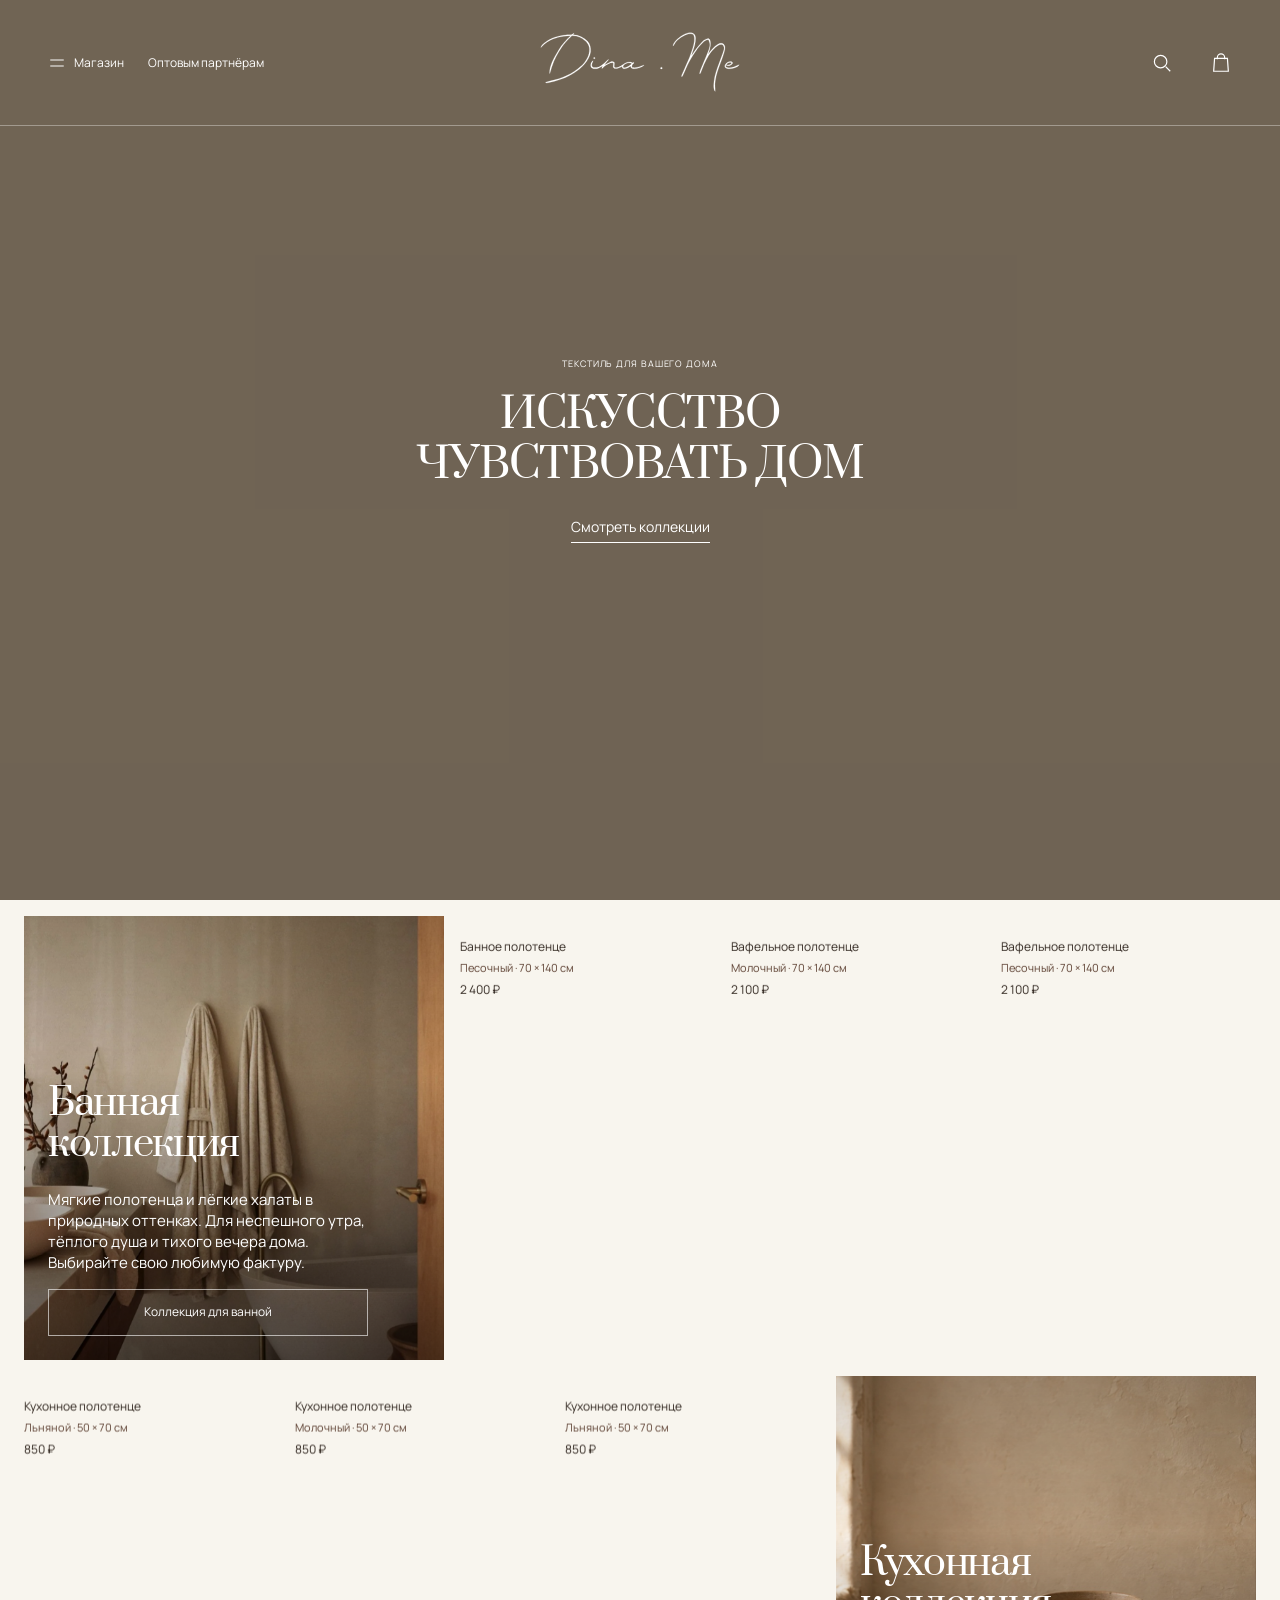
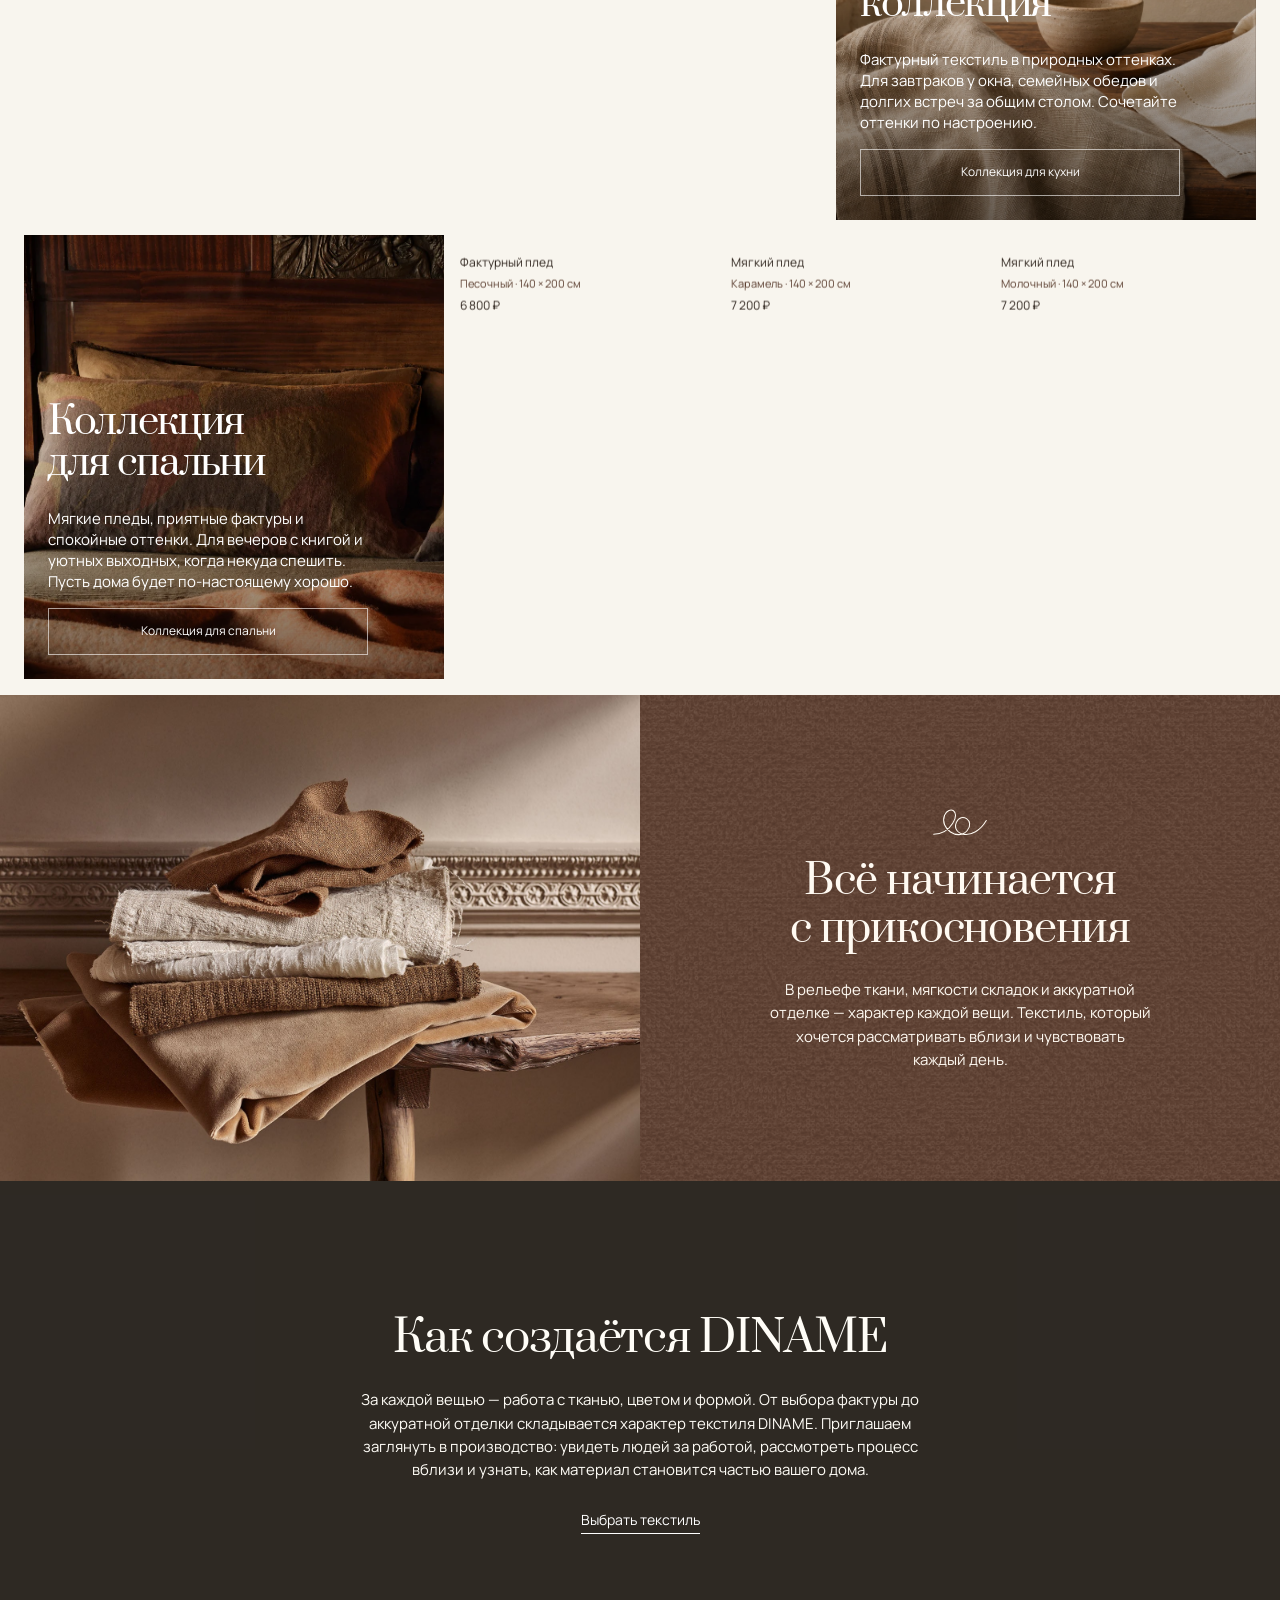
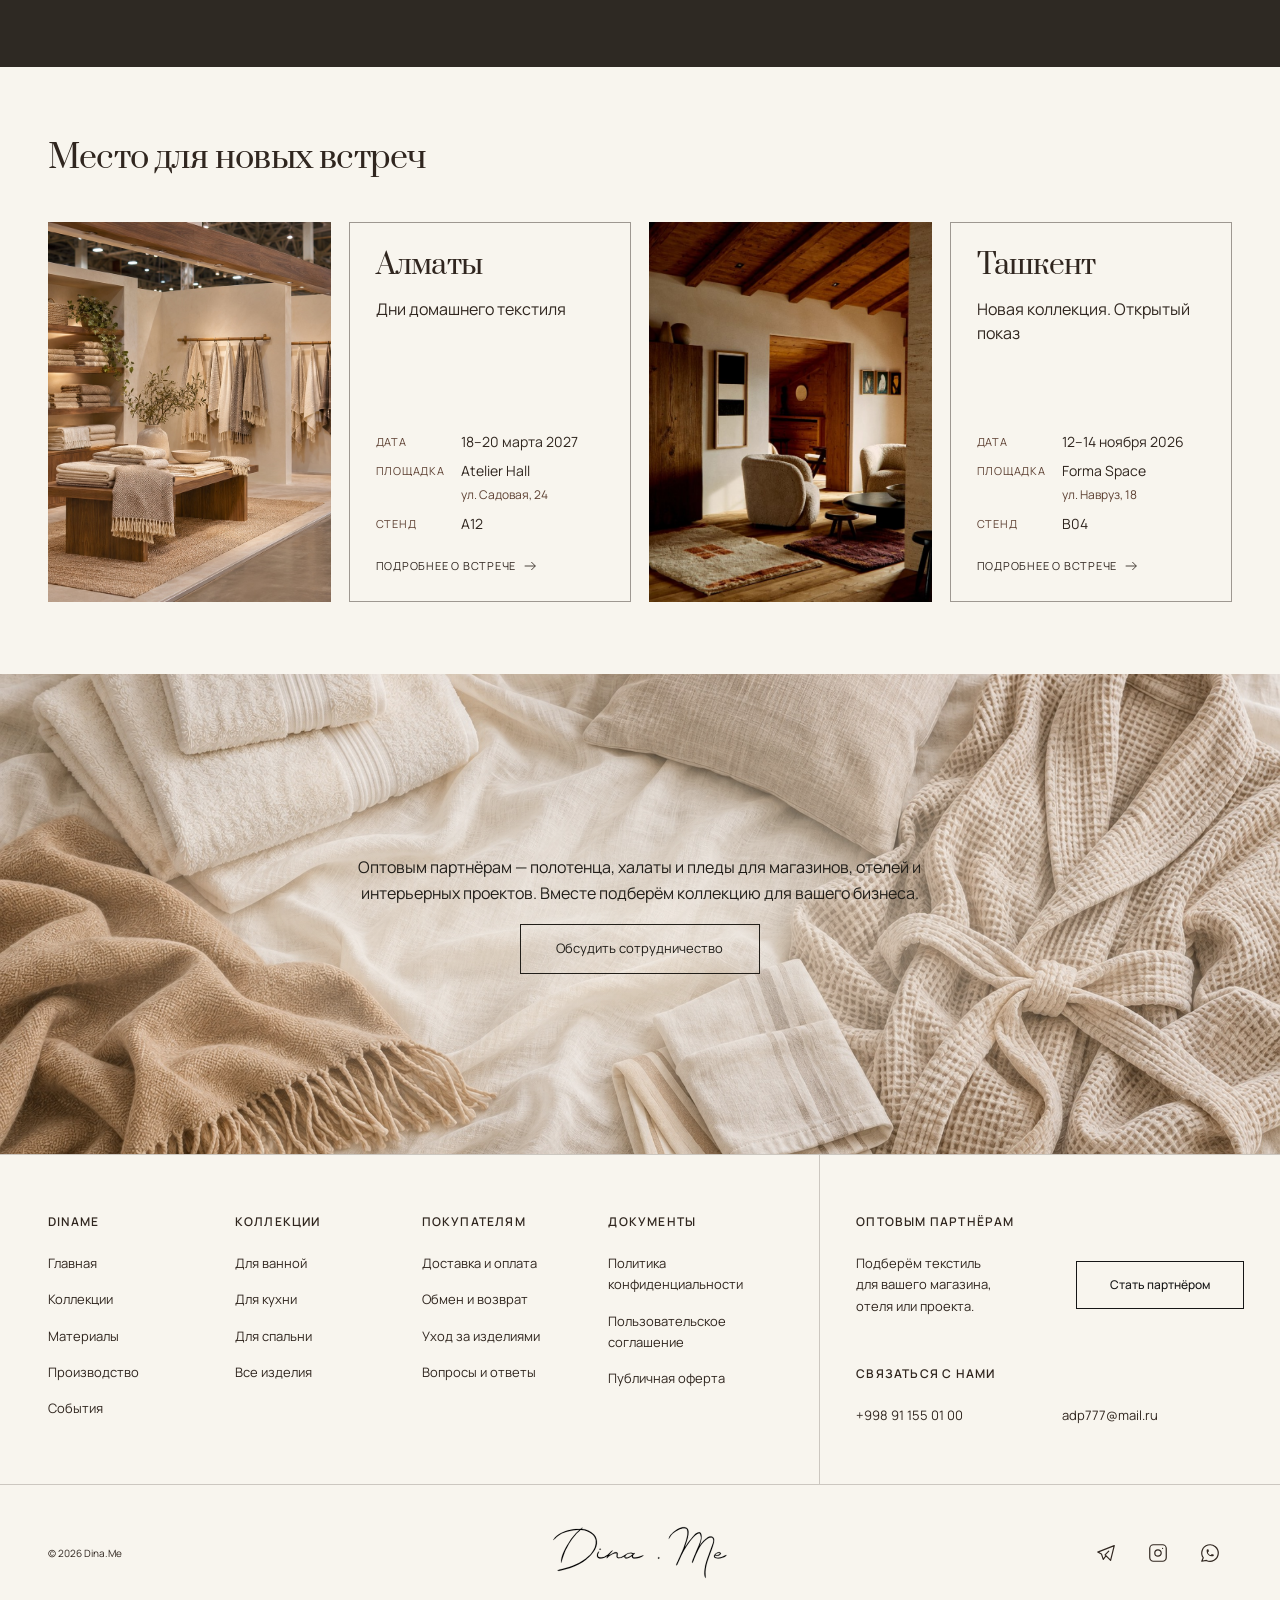
==== commit b07ebed6: "Update DINAME visual previews" ====
--- a/homepage/index.html
+++ b/homepage/index.html
@@ -1,15 +1,17 @@
 <!doctype html>
-<html lang="ru" data-height="full" data-hero="armadillo" data-font="prata" data-palette="linen">
+<html lang="ru" data-height="full" data-hero="armadillo" data-font="prata" data-palette="walnut" data-density="triple" data-cardinfo="below" data-colourway="1">
 <head>
 <meta charset="utf-8"><meta name="viewport" content="width=device-width,initial-scale=1"><meta name="robots" content="noindex,nofollow">
 <title>Dina.Me — текстиль для дома</title>
-<link rel="stylesheet" href="vendor/lenis.css"><link rel="stylesheet" href="style.css?v=20261113-r9">
-<script src="vendor/lenis.min.js" defer></script><script src="app.js?v=20261113-r9" defer></script>
-</head>
+<link rel="stylesheet" href="vendor/lenis.css"><link rel="stylesheet" href="style.css?v=15913e12c311">
+<script src="vendor/lenis.min.js" defer></script><script src="app.js?v=e16da4d59179" defer></script>
+<link rel="stylesheet" href="materials.css?v=82f6b49e9e21">
+<script src="materials.js?v=ef9db28ef17e" defer></script>
+<link rel="stylesheet" href="story.css?v=753718f610ba"><script defer src="story.js?v=f7f561142177"></script><link rel="stylesheet" href="closing.css?v=0e1e72b2567e"><script src="closing.js?v=a310c25cfe04" defer></script><link rel="stylesheet" href="wholesale.css?v=b4c52f8ad8df"><script src="wholesale.js?v=62add142e476" defer></script><link rel="stylesheet" href="footer.css?v=88e33e8c25e6"><script defer src="footer.js?v=b5e35534e4c0"></script></head>
 <body>
 <a class="skip" href="#collections">К коллекциям</a>
 <header class="header" id="header">
- <nav class="nav-left" aria-label="Основная навигация"><button class="shop"><svg viewBox="0 0 24 24" aria-hidden="true"><path d="M3 8h18M3 16h18"/></svg><span>Магазин</span></button><button class="partners"><span>Оптовым партнёрам</span></button></nav>
+ <nav class="nav-left" aria-label="Основная навигация"><button class="shop"><svg viewBox="0 0 24 24" aria-hidden="true"><path d="M3 8h18M3 16h18"/></svg><span>Магазин</span></button><button class="partners" data-wholesale-open><span>Оптовым партнёрам</span></button></nav>
  <a class="brand" href="#top" aria-label="Dina.Me — главная"><svg aria-hidden="true" focusable="false" xmlns="http://www.w3.org/2000/svg" viewBox="0 0 1328 438" fill="currentColor" stroke="currentColor" stroke-width="1.3" stroke-linejoin="round">
 <path d="M0 0 C-1.38 1.5 -1.38 1.5 -3 3 C-3.66 3 -4.32 3 -5 3 C-5.33 4.65 -5.66 6.3 -6 8 C-5.72 8.01 -5.72 8.01 -4.33 8.04 C29.74 10 63.3 25.97 86.54 50.65 C102.82 69.25 107.52 92.89 106 117 C102.31 147.98 84.36 176.22 64 199 C63.77 199.26 63.77 199.26 62.62 200.55 C53.24 211.05 43.61 221.06 32.52 229.79 C30.9 231.08 29.3 232.4 27.71 233.73 C11.73 246.97 -5.82 258.05 -24 268 C-24.95 268.52 -25.9 269.04 -26.87 269.57 C-68.67 292.27 -114.03 305.91 -160.44 315.62 C-161.04 315.75 -161.64 315.88 -162.25 316.01 C-178.63 319.44 -178.63 319.44 -184 316 C-184 315.34 -184 314.68 -184 314 C-172.81 310.24 -161.58 307.45 -150.05 304.98 C-79.43 289.72 -10.51 260.78 43 211 C44.39 209.79 45.79 208.58 47.19 207.38 C57.16 198.68 57.16 198.68 59 195 C59.66 195 60.32 195 61 195 C61.28 194.41 61.56 193.82 61.85 193.21 C62.91 191.17 64.04 189.51 65.47 187.71 C87.44 159.49 102.22 128.14 97.71 91.69 C95.56 79.35 88.59 66.26 80.45 56.8 C79 55 79 55 78.05 52.89 C76.71 50.49 75.46 50.15 73 49 C71.55 47.7 70.14 46.36 68.75 45 C49.65 27.21 18.27 14.42 -7.88 14.75 C-8.51 14.74 -9.15 14.73 -9.8 14.73 C-13.38 14.74 -15.96 15.08 -19 17 C-19 17.66 -19 18.32 -19 19 C-20.45 20.43 -20.45 20.43 -22.46 22.1 C-27.05 26 -31.31 30.17 -35.56 34.44 C-36.28 35.15 -36.99 35.86 -37.73 36.6 C-41.81 40.68 -45.7 44.86 -49.47 49.22 C-51.39 51.45 -53.38 53.6 -55.38 55.75 C-59.89 60.76 -63.91 66.05 -67.89 71.49 C-69.31 73.42 -70.77 75.34 -72.22 77.25 C-74.17 79.82 -76.08 82.41 -78 85 C-78.44 85.59 -78.87 86.18 -79.32 86.78 C-94.42 107.24 -106.59 129.34 -118 152 C-118.58 153.13 -119.15 154.26 -119.73 155.39 C-123.69 163.18 -127.35 171.05 -130.69 179.12 C-130.81 179.43 -130.81 179.43 -131.44 180.95 C-141.76 205.97 -149.58 232 -157 258 C-157.33 258 -157.66 258 -158 258 C-160.85 209.99 -129.48 155.84 -105.14 115.88 C-103.99 113.98 -102.86 112.08 -101.74 110.16 C-90.17 90.53 -77.21 71.86 -61.71 55.11 C-58.99 52.15 -56.48 49.1 -54 45.94 C-49.63 40.52 -44.8 35.61 -39.88 30.69 C-39.11 29.92 -38.35 29.16 -37.56 28.37 C-33.61 24.46 -29.62 20.71 -25.32 17.2 C-24 16 -24 16 -23 14 C-52.3 15.48 -80.54 18.66 -109 26 C-109.78 26.2 -110.56 26.39 -111.37 26.6 C-140.68 34.07 -168.84 47.27 -191 68 C-193.39 70.1 -195.79 72.19 -198.19 74.27 C-200 76 -200 76 -201.12 77.73 C-201.41 78.15 -201.7 78.57 -202 79 C-202.66 79 -203.32 79 -204 79 C-204.25 79.62 -204.5 80.24 -204.75 80.88 C-206.21 83.35 -207.38 83.95 -210 85 C-210 85.66 -210 86.32 -210 87 C-212.5 88.62 -212.5 88.62 -215 90 C-210.82 78.18 -200.55 67.8 -191 60 C-190.54 59.62 -190.08 59.25 -189.61 58.86 C-150.32 26.91 -99.34 14.47 -50 9 C-49.14 8.9 -48.27 8.79 -47.39 8.68 C-42.78 8.16 -38.25 7.95 -33.62 7.93 C-32.51 7.92 -31.41 7.91 -30.27 7.9 C-28 7.88 -25.73 7.89 -23.46 7.92 C-17.55 7.83 -13.85 7.5 -9.32 3.51 C-8.21 2.34 -7.1 1.18 -6 0 C-3.51 -1.25 -2.59 -0.78 0 0 Z " fill="currentColor" transform="translate(240,29)"/>
 <path d="M0 0 C6.29 6.45 9.53 15.33 9.98 24.28 C10.03 25.03 10.08 25.79 10.14 26.56 C11.21 57.51 0.03 88.11 -9.88 116.93 C-12.41 124.34 -14.73 131.8 -17.02 139.28 C-12.31 133.6 -7.92 127.81 -3.77 121.71 C-3.31 121.04 -2.84 120.36 -2.37 119.66 C-1.4 118.24 -0.44 116.83 0.52 115.42 C10.91 100.19 22.13 85.89 34.09 71.87 C36.62 68.9 39.1 65.91 41.54 62.87 C52.51 49.24 68.58 32.39 86.98 30.28 C91.2 30.14 94.72 30.72 98.23 33.15 C104.25 38.82 105.66 48.37 105.98 56.28 C106.02 56.99 106.06 57.7 106.1 58.43 C106.82 83.33 98.84 107.97 90.98 131.28 C91.16 131.03 91.16 131.03 92.06 129.77 C99.76 119.07 107.68 108.76 116.5 98.96 C118.62 96.55 120.66 94.06 122.68 91.57 C123.98 90.28 123.98 90.28 125.98 90.28 C125.98 89.62 125.98 88.96 125.98 88.28 C128.4 85.69 131.25 83.53 133.98 81.28 C134.26 81.04 134.26 81.04 135.69 79.86 C150.28 67.75 150.28 67.75 157.98 64.28 C158.62 63.97 159.26 63.67 159.91 63.36 C168.02 59.88 176.43 59.31 184.76 62.28 C192.1 65.57 195.03 70.96 197.98 78.28 C198.79 81.15 198.79 81.15 198.98 84.28 C199.04 85.06 199.1 85.84 199.17 86.64 C199.45 92.99 198.66 98.79 197.34 104.98 C197.16 105.81 196.99 106.64 196.8 107.49 C194.75 116.78 191.91 125.76 188.92 134.78 C188.77 135.23 188.77 135.23 188.02 137.5 C182.86 153.24 177.18 168.78 171.36 184.28 C171.25 184.55 171.25 184.55 170.74 185.92 C170.12 187.55 169.51 189.19 168.89 190.83 C155.36 226.81 142.29 263.02 136.98 301.28 C136.87 302.05 136.75 302.83 136.63 303.63 C134.64 317.44 133.77 331.89 135.49 345.77 C136.11 350.8 136.09 355.78 136.04 360.84 C136.04 361.3 136.04 361.3 136.03 363.61 C136.02 365.83 136 368.05 135.98 370.28 C123.38 354.41 126.89 324.62 128.75 305.97 C133.3 266.59 146.48 229.49 160.36 192.59 C197.5 93.84 197.5 93.84 189.29 75.46 C187 71.78 184.25 69.93 180.08 68.73 C169.88 66.53 161.04 70.22 152.42 75.53 C147.72 78.64 143.38 82.05 139.07 85.68 C136.98 87.28 136.98 87.28 133.98 88.28 C133.98 88.94 133.98 89.6 133.98 90.28 C132.65 91.55 132.65 91.55 130.73 93.09 C110.12 110.67 95.9 134.38 83.22 157.98 C81.98 160.27 80.72 162.54 79.44 164.81 C68.81 184.07 61.01 204.71 52.84 225.1 C51.81 227.68 50.77 230.27 49.73 232.85 C48.42 236.12 47.11 239.4 45.82 242.69 C45.22 244.18 44.62 245.67 44.03 247.16 C43.76 247.84 43.5 248.52 43.22 249.22 C41.91 252.48 40.75 255.04 37.98 257.28 C37.32 256.95 36.66 256.62 35.98 256.28 C36.39 249.35 37.64 243.33 40.05 236.83 C40.36 235.97 40.67 235.11 40.99 234.22 C44 225.99 47.37 217.93 50.86 209.9 C52.73 205.6 54.57 201.28 56.42 196.96 C56.8 196.08 57.18 195.19 57.57 194.28 C107.2 78.27 107.2 78.27 96.15 43.92 C95.01 41.34 94.24 39.94 91.98 38.28 C85.57 36.32 79.72 39.39 74.15 42.29 C66.56 46.46 60.28 51.66 54.39 57.99 C52.98 59.28 52.98 59.28 50.98 59.28 C50.98 59.94 50.98 60.6 50.98 61.28 C49.35 62.99 47.69 64.64 45.98 66.28 C37.79 74.61 30.65 83.63 23.69 92.99 C21.97 95.3 20.23 97.59 18.5 99.89 C10.7 110.28 3.47 120.95 -3.51 131.92 C-4.92 134.13 -6.37 136.32 -7.82 138.51 C-25.68 165.43 -39.88 194.46 -52.64 224.08 C-58.7 238.12 -64.84 252.14 -71.52 265.9 C-71.92 266.74 -72.31 267.59 -72.72 268.45 C-73.1 269.21 -73.48 269.97 -73.86 270.75 C-74.18 271.41 -74.51 272.08 -74.84 272.76 C-76.37 274.73 -77.6 274.91 -80.02 275.28 C-80.27 270.12 -79.74 266.77 -77.6 261.98 C-77.47 261.69 -77.47 261.69 -76.82 260.22 C-75.98 258.31 -75.13 256.42 -74.27 254.53 C-73.67 253.18 -73.08 251.84 -72.48 250.49 C-70.96 247.07 -69.43 243.64 -67.89 240.22 C-66.58 237.3 -65.28 234.36 -63.98 231.43 C-62.28 227.59 -60.57 223.76 -58.86 219.92 C-30.93 157.21 -30.93 157.21 -22.79 134.4 C-21.87 131.86 -20.93 129.32 -19.98 126.79 C-11.08 102.67 -3.36 78.66 0.98 53.28 C1.16 52.31 1.34 51.35 1.52 50.36 C2.26 45.41 2.24 40.46 2.28 35.47 C2.29 34.22 2.31 32.98 2.34 31.74 C2.54 23.23 1.61 16.13 -2.02 8.28 C-2.35 7.54 -2.67 6.8 -3.01 6.04 C-4.48 3.47 -6.25 3.18 -9.02 2.28 C-9.82 1.93 -10.63 1.58 -11.46 1.21 C-26.78 -4.39 -44.83 1.91 -59.02 8.28 C-75.29 15.95 -90.54 25.33 -104.02 37.28 C-104.85 38.01 -105.68 38.74 -106.53 39.5 C-115.16 47.61 -121.31 57.45 -127.64 67.38 C-128.06 68.03 -128.47 68.67 -128.89 69.34 C-129.67 70.56 -130.44 71.79 -131.2 73.02 C-133.81 77.17 -133.81 77.17 -136.02 78.28 C-133.93 58.54 -115.36 39.59 -100.82 27.59 C-81.9 12.49 -60.07 -1.93 -36.02 -6.72 C-35.37 -6.87 -34.73 -7.01 -34.06 -7.16 C-22.26 -9.24 -9.27 -7.91 0 0 Z " fill="currentColor" transform="translate(1012.01953125,31.72265625)"/>
@@ -30,9 +32,93 @@
 </section>
 <section class="collections" id="collections" aria-label="Коллекции для дома"></section>
 
+
+<section class="materials" id="materials" aria-labelledby="materials-title" data-mark="thread" data-tone="walnut">
+ <div class="materials-photos">
+  <figure class="materials-photo"><img src="media/materials-stack.jpg" alt="Стопка тканей в молочных, песочных и ореховых оттенках" width="1600" height="1600" loading="lazy"></figure>
+ </div>
+ <div class="materials-copy">
+  <div class="materials-mark" aria-hidden="true">
+   <svg data-material-symbol="thread" viewBox="0 0 64 48"><path d="M3 33C12 33 19 29 24 21C33 7 20 1 15 12C9 27 30 41 40 29C49 18 33 8 28 20C22 34 47 42 61 18"/></svg>
+   <svg data-material-symbol="knot" viewBox="0 0 64 48" hidden><path d="M4 34C17 33 26 15 35 12C45 8 52 17 45 24C36 33 17 30 17 20C17 11 29 10 33 19C39 33 45 37 60 32"/></svg>
+  </div>
+  <h2 id="materials-title"><span>Всё начинается</span><span>с прикосновения</span></h2>
+  <p class="materials-description">В рельефе ткани, мягкости складок и аккуратной отделке — характер каждой вещи. Текстиль, который хочется рассматривать вблизи и чувствовать каждый день.</p>
+ </div>
+</section>
+
+
+<section class="home-story" id="home-story" aria-labelledby="story-title">
+ <div class="story-background" aria-hidden="true"><video id="story-video" muted loop playsinline preload="metadata" src="media/frette-heritage.mov"></video></div>
+ <div class="story-copy">
+  <h2 id="story-title">Как создаётся DINAME</h2>
+  <p class="story-description">За каждой вещью — работа с тканью, цветом и формой. От выбора фактуры до аккуратной отделки складывается характер текстиля DINAME. Приглашаем заглянуть в производство: увидеть людей за работой, рассмотреть процесс вблизи и узнать, как материал становится частью вашего дома.</p>
+  <a class="outline story-link" href="#collections">Выбрать текстиль</a>
+ </div>
+</section>
+
+<section class="events" id="events" aria-labelledby="events-title"><header class="closing-heading"><div><h2 id="events-title" data-closing="eventsTitle">Место для новых встреч</h2></div><p data-closing="eventsIntro">Знакомимся, показываем коллекции и говорим о текстиле — на выставках и личных встречах.</p></header><div id="events-content"></div></section>
+
+<section class="wholesale" data-composition="flatlay" data-presentation="minimal" id="partners" aria-labelledby="wholesale-title">
+<img class="wholesale-scene" src="media/wholesale-flatlay.jpg" width="1942" height="809" loading="lazy" alt="Общий кадр коллекций: халат, стопки полотенец, кухонный текстиль и плед на фоне светлого камня">
+<div class="wholesale-copy"><h2 id="wholesale-title" data-wholesale="title">Оптовым партнёрам</h2><p class="wholesale-description" data-wholesale="description">Текстиль для вашего магазина, отеля или интерьерного проекта.</p><button class="wholesale-button" data-wholesale-open data-wholesale="cta">Обсудить сотрудничество</button></div>
+</section>
 </main>
+<footer id="footer" class="site-footer" data-layout="right" aria-label="Нижняя навигация">
+<div class="footer-main"><div class="footer-navigation">
+<nav aria-label="DINAME"><h2>DINAME</h2><a href="#top" data-footer="home">Главная</a><a href="#collections" data-footer="collections">Коллекции</a><a href="#materials" data-footer="materials">Материалы</a><a href="#home-story" data-footer="production">Производство</a><a href="#events" data-footer="events">События</a></nav>
+<nav aria-label="Коллекции"><h2 data-footer="collections">Коллекции</h2><a href="#bath" data-footer="bath">Для ванной</a><a href="#kitchen" data-footer="kitchen">Для кухни</a><a href="#bedroom" data-footer="bedroom">Для спальни</a><a href="#collections" data-footer="all">Все изделия</a></nav>
+<nav aria-label="Покупателям"><h2 data-footer="support">Покупателям</h2><button data-footer-page="delivery" data-footer="delivery">Доставка и оплата</button><button data-footer-page="returns" data-footer="returns">Обмен и возврат</button><button data-footer-page="care" data-footer="care">Уход за изделиями</button><button data-footer-page="faq" data-footer="faq">Вопросы и ответы</button></nav>
+<nav class="footer-documents" aria-label="Документы"><h2 data-footer="documents">Документы</h2><button data-footer-page="privacy" data-footer="privacy">Политика конфиденциальности</button><button data-footer-page="terms" data-footer="terms">Пользовательское соглашение</button><button data-footer-page="offer" data-footer="offer">Публичная оферта</button></nav>
+</div><div class="footer-partners"><div><h2 data-footer="partners">Оптовым партнёрам</h2><p class="footer-invitation" data-footer="invitation">Подберём текстиль для вашего магазина, отеля или интерьерного проекта. Расскажите нам о вашей задаче.</p><button class="footer-cta" data-wholesale-open data-footer="cta">Стать партнёром</button></div><div class="footer-contacts"><h2 data-footer="contact">Связаться с нами</h2><a href="tel:+998911550100">+998 91 155 01 00</a><a href="mailto:adp777@mail.ru">adp777@mail.ru</a></div></div></div>
+<div class="footer-bottom"><p class="footer-copyright">© 2026 Dina.Me</p><a class="footer-logo" href="#top" aria-label="Dina.Me — наверх"><img src="media/wordmark.svg" alt="Dina.Me" width="180" height="60"></a><!-- Social icons: Tabler Icons, MIT; see media/tabler-icons-LICENSE.txt --><nav class="footer-socials" aria-label="Социальные сети"><a href="https://t.me/dinameuz" target="_blank" rel="noopener noreferrer" aria-label="Telegram" title="Telegram"><svg aria-hidden="true" focusable="false"
+  xmlns="http://www.w3.org/2000/svg"
+  width="24"
+  height="24"
+  viewBox="0 0 24 24"
+  fill="none"
+  stroke="currentColor"
+  stroke-width="2"
+  stroke-linecap="round"
+  stroke-linejoin="round"
+>
+  <path d="M15 10l-4 4l6 6l4 -16l-18 7l4 2l2 6l3 -4" />
+</svg></a><a href="https://www.instagram.com/" target="_blank" rel="noopener noreferrer" aria-label="Instagram" title="Instagram — временная ссылка"><svg aria-hidden="true" focusable="false"
+  xmlns="http://www.w3.org/2000/svg"
+  width="24"
+  height="24"
+  viewBox="0 0 24 24"
+  fill="none"
+  stroke="currentColor"
+  stroke-width="2"
+  stroke-linecap="round"
+  stroke-linejoin="round"
+>
+  <path d="M3 7a4 4 0 0 1 4 -4h10a4 4 0 0 1 4 4v10a4 4 0 0 1 -4 4h-10a4 4 0 0 1 -4 -4l0 -10" />
+  <path d="M8.5 12a3.5 3.5 0 1 0 7 0a3.5 3.5 0 0 0 -7 0" />
+  <path d="M17 7v.01" />
+</svg></a><a href="https://www.whatsapp.com/" target="_blank" rel="noopener noreferrer" aria-label="WhatsApp" title="WhatsApp — временная ссылка"><svg aria-hidden="true" focusable="false"
+  xmlns="http://www.w3.org/2000/svg"
+  width="24"
+  height="24"
+  viewBox="0 0 24 24"
+  fill="none"
+  stroke="currentColor"
+  stroke-width="2"
+  stroke-linecap="round"
+  stroke-linejoin="round"
+>
+  <path d="M3 21l1.65 -3.8a9 9 0 1 1 3.4 2.9l-5.05 .9" />
+  <path d="M9 10a.5 .5 0 0 0 1 0v-1a.5 .5 0 0 0 -1 0v1a5 5 0 0 0 5 5h1a.5 .5 0 0 0 0 -1h-1a.5 .5 0 0 0 0 1" />
+</svg></a></nav></div>
+</footer>
+
+
+
+
+
 <dialog class="drawer" id="menu" aria-labelledby="menu-title" data-lenis-prevent><div class="dialog-head"><span id="menu-title">Магазин</span><button class="close" aria-label="Закрыть меню">×</button></div><nav class="category-nav"><a href="#bath">Для ванной <span>01</span></a><a href="#kitchen">Для кухни <span>02</span></a><a href="#bedroom">Для спальни <span>03</span></a></nav><div class="menu-bottom"><button>Оптовым партнёрам ↗</button><button class="settings-link" data-open="settings">Настройки просмотра <kbd>Shift D</kbd></button></div></dialog>
-<dialog id="settings" class="settings" aria-labelledby="settings-title" data-lenis-prevent><div class="dialog-head"><h2 id="settings-title">Настройки просмотра</h2><button class="close" aria-label="Закрыть настройки">×</button></div><p class="hint">Открыть и закрыть — <kbd>Shift D</kbd></p><div class="settings-tabs" role="tablist" aria-label="Разделы настроек"><button type="button" role="tab" id="tab-general" aria-controls="panel-general" aria-selected="true" tabindex="0">Общее</button><button type="button" role="tab" id="tab-hero" aria-controls="panel-hero" aria-selected="false" tabindex="-1">Первый экран</button><button type="button" role="tab" id="tab-categories" aria-controls="panel-categories" aria-selected="false" tabindex="-1">Категории</button></div><section role="tabpanel" id="panel-general" aria-labelledby="tab-general"><fieldset><legend>Язык</legend><div class="options"><label class="recommended"><input type="radio" name="language" value="ru" checked><span>RU</span><em class="preferred-tag">Основной</em></label><label><input type="radio" name="language" value="en"><span>EN</span></label></div></fieldset><fieldset><legend>Шрифт заголовков</legend><div class="options"><label><input type="radio" name="font" value="prata" checked><span>Prata</span></label><label><input type="radio" name="font" value="forum"><span>Forum</span></label><label><input type="radio" name="font" value="cormorant"><span>Cormorant</span></label></div><p class="hint">Prata, Forum и Cormorant — варианты для сравнения.</p></fieldset><fieldset><legend>Палитра</legend><label class="choice"><input type="radio" name="palette" value="linen" checked><i class="swatch linen"></i><span>Молочный лён</span></label><label class="choice"><input type="radio" name="palette" value="walnut"><i class="swatch walnut"></i><span>Слоновая кость и орех</span></label></fieldset><label class="motion-choice"><input type="checkbox" id="motion" checked> Плавная прокрутка и параллакс</label><button class="reset" id="reset">Сбросить настройки</button><p class="prototype-note">Визуальный прототип. Видео Frette / Society Limonta и фотографии других брендов используются для сравнения композиций. Названия, товары и цены демонстрационные.</p></section><section role="tabpanel" id="panel-hero" aria-labelledby="tab-hero" hidden><fieldset><legend>01 / Первый экран</legend><label class="choice preferred"><input type="radio" name="hero" value="armadillo"><span><b>Armadillo <em>Выбранный вариант</em></b><small>Минимализм · текст по центру</small></span></label><label class="choice"><input type="radio" name="hero" value="cocoon" checked><span><b>Cocoon</b><small>Во весь экран · крупный текст слева</small></span></label><label class="choice"><input type="radio" name="hero" value="frette"><span><b>Frette</b><small>Компактнее · текст и кнопка слева внизу</small></span></label></fieldset><fieldset><legend>Высота первого экрана</legend><div class="options"><label><input type="radio" name="height" value="full"><span>Во весь экран</span></label><label><input type="radio" name="height" value="compact"><span>Компактный</span></label></div></fieldset><fieldset><legend>Видео первого экрана</legend><label class="choice"><input type="radio" name="video" value="frette"><span><b>Frette</b><small>Текущий ролик</small></span></label><label class="recommended choice"><input type="radio" name="video" value="limonta"><span><b>Society Limonta</b><small>Видео с главной · кожаный диван</small></span><em class="preferred-tag">Основной</em></label></fieldset></section><section role="tabpanel" id="panel-categories" aria-labelledby="tab-categories" hidden><label class="motion-choice"><input type="checkbox" id="sticky-products" checked> Прилипание карточек при прокрутке <em class="preferred-tag">Основной</em></label><fieldset><legend>Вариант блока</legend><label class="recommended choice"><input type="radio" name="density" value="large"><span><b>Большой</b><small>Крупная категория · два невысоких товара</small></span><em class="preferred-tag">Основной</em></label><label class="choice"><input type="radio" name="density" value="triple"><span><b>Три товара · категория выше</b><small>Сохранённые пропорции и высота</small></span></label></fieldset><fieldset><legend>Информация о товаре</legend><div class="options"><label><input type="radio" name="cardinfo" value="below"><span>Под фотографией</span></label><label class="recommended"><input type="radio" name="cardinfo" value="overlay"><span>На фотографии</span><em class="preferred-tag">Основной</em></label></div></fieldset><fieldset><legend>Размер текста в блоке</legend><div class="options"><label class="recommended"><input type="radio" name="categorytext" value="normal"><span>Обычный</span><em class="preferred-tag">Основной</em></label><label><input type="radio" name="categorytext" value="large"><span>Крупнее</span></label></div></fieldset><fieldset><legend>02 / Композиция категорий</legend><label class="choice"><input type="radio" name="category" value="split"><span><b>Два столбца</b><small>Заголовок и текст слева, кнопка справа</small></span></label><label class="recommended choice"><input type="radio" name="category" value="center"><span><b>Cocoon · центр</b><small>Заголовок по центру высоты категории</small></span><em class="preferred-tag">Основной</em></label></fieldset></section></dialog>
+<dialog id="settings" class="settings" aria-labelledby="settings-title" data-lenis-prevent><div class="dialog-head"><h2 id="settings-title">Настройки просмотра</h2><button class="close" aria-label="Закрыть настройки">×</button></div><p class="hint">Открыть и закрыть — <kbd>Shift D</kbd></p><div class="settings-tabs" role="tablist" aria-label="Разделы настроек"><button type="button" role="tab" id="tab-general" aria-controls="panel-general" aria-selected="true" tabindex="0">Общее</button><button type="button" role="tab" id="tab-hero" aria-controls="panel-hero" aria-selected="false" tabindex="-1">Первый экран</button><button type="button" role="tab" id="tab-categories" aria-controls="panel-categories" aria-selected="false" tabindex="-1">Категории</button><button type="button" role="tab" id="tab-materials" aria-controls="panel-materials" aria-selected="false" tabindex="-1">Материалы</button><button type="button" role="tab" id="tab-events" aria-controls="panel-events" aria-selected="false" tabindex="-1">События</button><button type="button" role="tab" id="tab-partners" aria-controls="panel-partners" aria-selected="false" tabindex="-1">Партнёрам</button></div><section role="tabpanel" id="panel-general" aria-labelledby="tab-general"><fieldset><legend>Язык</legend><div class="options"><label class="recommended"><input type="radio" name="language" value="ru" checked><span>RU</span><em class="preferred-tag">Основной</em></label><label><input type="radio" name="language" value="en"><span>EN</span></label></div></fieldset><fieldset><legend>Шрифт заголовков</legend><div class="options"><label><input type="radio" name="font" value="prata" checked><span>Prata</span></label><label><input type="radio" name="font" value="forum"><span>Forum</span></label><label><input type="radio" name="font" value="cormorant"><span>Cormorant</span></label></div><p class="hint">Prata, Forum и Cormorant — варианты для сравнения.</p></fieldset><fieldset><legend>Палитра и сочетание</legend><div class="palette-row"><label class="choice"><input type="radio" name="palette" value="linen"><i class="swatch linen"></i><span>Молочный лён</span></label><div class="palette-combinations" role="group" aria-label="Сочетания: Молочный лён"><button type="button" data-for-palette="linen" data-colourway-button="1" aria-label="Молочный лён: Мягкий акцент" aria-pressed="false" title="Мягкий акцент">1</button><button type="button" data-for-palette="linen" data-colourway-button="2" aria-label="Молочный лён: Заметнее акцент" aria-pressed="false" title="Заметнее акцент">2</button></div></div><div class="palette-row"><label class="choice"><input type="radio" name="palette" value="walnut"><i class="swatch walnut"></i><span>Слоновая кость и орех</span></label><div class="palette-combinations" role="group" aria-label="Сочетания: Слоновая кость и орех"><button type="button" data-for-palette="walnut" data-colourway-button="1" aria-label="Слоновая кость и орех: Мягкий акцент" aria-pressed="false" title="Мягкий акцент">1</button><button type="button" data-for-palette="walnut" data-colourway-button="2" aria-label="Слоновая кость и орех: Заметнее акцент" aria-pressed="false" title="Заметнее акцент">2</button></div></div><p class="hint">1 — мягкий акцент · 2 — заметнее. Отличаются только оттенки фона снимков и шапки; расположение цветов сохраняется.</p></fieldset><fieldset><legend>Плотность сайта</legend><div class="options"><label class="recommended"><input type="radio" name="density" value="triple"><span>Компактный</span></label><label><input type="radio" name="density" value="large"><span>Просторный</span></label></div><p class="hint">Компактный: три товара и короткий блок материалов. Просторный: два товара и высокий блок материалов. Высота первого экрана выбирается отдельно.</p></fieldset><label class="motion-choice"><input type="checkbox" id="motion" checked> Плавная прокрутка и параллакс</label><button class="reset" id="reset">Сбросить настройки</button><p class="prototype-note">Визуальный прототип. Видео Frette / Society Limonta и фотографии других брендов используются для сравнения композиций. Названия, товары и цены демонстрационные.</p></section><section role="tabpanel" id="panel-hero" aria-labelledby="tab-hero" hidden><fieldset><legend>01 / Первый экран</legend><label class="choice preferred"><input type="radio" name="hero" value="armadillo"><span><b>Armadillo <em>Выбранный вариант</em></b><small>Минимализм · текст по центру</small></span></label><label class="choice"><input type="radio" name="hero" value="cocoon" checked><span><b>Cocoon</b><small>Во весь экран · крупный текст слева</small></span></label><label class="choice"><input type="radio" name="hero" value="frette"><span><b>Frette</b><small>Компактнее · текст и кнопка слева внизу</small></span></label></fieldset><fieldset><legend>Высота первого экрана</legend><div class="options"><label><input type="radio" name="height" value="full"><span>Во весь экран</span></label><label><input type="radio" name="height" value="compact"><span>Компактный</span></label></div></fieldset><fieldset><legend>Видео первого экрана</legend><label class="choice"><input type="radio" name="video" value="frette"><span><b>Frette</b><small>Текущий ролик</small></span></label><label class="recommended choice"><input type="radio" name="video" value="limonta"><span><b>Society Limonta</b><small>Видео с главной · кожаный диван</small></span><em class="preferred-tag">Основной</em></label></fieldset></section><section role="tabpanel" id="panel-categories" aria-labelledby="tab-categories" hidden><fieldset><legend>Фотографии товаров</legend><div class="options"><label><input type="radio" name="photo-study" value="all"><span>Единая съёмка</span></label><label><input type="radio" name="photo-study" value="original"><span>Как раньше</span></label></div><p class="hint">Полотенца для ванной, кухонный текстиль и пледы в едином стиле. Черновые изображения для выбора направления съёмки.</p></fieldset><label class="motion-choice"><input type="checkbox" id="sticky-products" checked> Прилипание карточек при прокрутке <em class="preferred-tag">Основной</em></label><fieldset><legend>Информация о товаре</legend><div class="options"><label class="recommended"><input type="radio" name="cardinfo" value="below"><span>Под фотографией</span><em class="preferred-tag">Основной</em></label><label><input type="radio" name="cardinfo" value="overlay"><span>На фотографии</span></label></div></fieldset><fieldset><legend>Размер текста в блоке</legend><div class="options"><label class="recommended"><input type="radio" name="categorytext" value="normal"><span>Обычный</span><em class="preferred-tag">Основной</em></label><label><input type="radio" name="categorytext" value="large"><span>Крупнее</span></label></div></fieldset><fieldset><legend>02 / Композиция категорий</legend><label class="choice"><input type="radio" name="category" value="split"><span><b>Два столбца</b><small>Заголовок и текст слева, кнопка справа</small></span></label><label class="recommended choice"><input type="radio" name="category" value="center"><span><b>Cocoon · центр</b><small>Заголовок по центру высоты категории</small></span><em class="preferred-tag">Основной</em></label></fieldset></section><section role="tabpanel" id="panel-materials" aria-labelledby="tab-materials" hidden><fieldset><legend>Фактура фона</legend><div class="texture-options"><label><input type="radio" name="material-texture" value="linen"><span><b>Лён</b><small>Тонкие натуральные волокна</small></span></label><label><input type="radio" name="material-texture" value="terry"><span><b>Махра</b><small>Мелкие мягкие петли</small></span></label></div></fieldset><fieldset><legend>Знак над текстом</legend><div class="options material-symbol-options"><label><input type="radio" name="material-mark" value="thread"><span><svg aria-hidden="true" viewBox="0 0 64 48"><path d="M3 33C12 33 19 29 24 21C33 7 20 1 15 12C9 27 30 41 40 29C49 18 33 8 28 20C22 34 47 42 61 18"/></svg>Нить</span></label><label><input type="radio" name="material-mark" value="knot"><span><svg aria-hidden="true" viewBox="0 0 64 48"><path d="M4 34C17 33 26 15 35 12C45 8 52 17 45 24C36 33 17 30 17 20C17 11 29 10 33 19C39 33 45 37 60 32"/></svg>Узел</span></label></div></fieldset><fieldset><legend>Начертание заголовка</legend><div class="options"><label><input type="radio" name="material-type" value="normal"><span>Обычное</span></label><label><input type="radio" name="material-type" value="italic"><span>Наклонная вторая строка</span></label></div></fieldset><a class="materials-preview-button" href="#materials">Посмотреть блок</a><p class="prototype-note">Фотография de Le Cuona — временный ориентир для съёмки. Текст — черновик подачи; состав и свойства изделий DINAME уточняются по материалам бренда.</p></section><section role="tabpanel" id="panel-events" aria-labelledby="tab-events" hidden><fieldset><legend>Композиция событий</legend><label class="choice"><input type="radio" name="event-layout" value="slider"><span><b>Лента · BENI</b><small>Места и фотографии в палитре DINAME</small></span></label><label class="choice"><input type="radio" name="event-layout" value="pair"><span><b>Два события · редакционная подача</b><small>Заголовок по центру, фотографии и подписи под ними</small></span></label><label class="choice recommended"><input type="radio" name="event-layout" value="alternating" checked><span><b>Фото + карточка <em class="preferred-tag">Основной</em></b><small>Выбранная композиция · небольшой заголовок · фон сайта</small></span></label><label class="choice"><input type="radio" name="event-layout" value="hidden"><span><b>Скрыть события</b></span></label></fieldset><a class="materials-preview-button" href="#events">Посмотреть блок</a><p class="prototype-note">Все пять событий, даты, площадки, адреса и стенды — вымышленные примеры для выбора дизайна. Фотографии и сгенерированные изображения служат визуальными ориентирами и не изображают события DINAME. Лента переключается по городам и кнопкам; прокрутка страницы свободная.</p></section><section role="tabpanel" id="panel-partners" aria-labelledby="tab-partners" hidden><fieldset><legend>Текст в блоке партнёров</legend><label class="choice"><input type="radio" name="wholesale-presentation" value="heading"><span><b>С заголовком</b><small>Компактный заголовок, описание и кнопка</small></span></label><label class="choice"><input type="radio" name="wholesale-presentation" value="minimal" checked><span><b>Без заголовка <em class="preferred-tag">Основной</em></b><small>Только описание для оптовых партнёров и кнопка</small></span></label></fieldset><a class="materials-preview-button" href="#partners">Посмотреть блок</a><p class="prototype-note">Контакты футера временно взяты с Great Kokand; телефон и почту DINAME нужно подтвердить. Сервисные и юридические страницы — черновые пункты.</p></section></dialog>
 
 
 
--- a/homepage/style.css
+++ b/homepage/style.css
@@ -363,3 +363,43 @@
 .options .recommended{display:flex;flex-direction:column;gap:5px}
 .options .recommended>.preferred-tag{text-align:center}
 .motion-choice>.preferred-tag{margin-left:auto}
+
+/* Transparent over the hero; opaque on scroll, with a clearer divider. */
+.header{background:transparent;color:#fff;border-bottom:1px solid rgb(255 255 255 / 35%);backdrop-filter:none;-webkit-backdrop-filter:none}
+.header.solid{background:var(--paper);color:var(--ink);border-bottom-color:color-mix(in srgb,var(--ink) 28%,var(--paper));backdrop-filter:none;-webkit-backdrop-filter:none}
+.header .brand{mix-blend-mode:normal}
+
+/* Shared text rhythm for the compact baseline, without changing compositions. */
+[data-category=center] .collections .category-description,[data-category=center][data-categorytext=large] .collections .category-description{line-height:1.4}
+.collections .category-copy{gap:24px}
+
+/* Bath study changes only the photograph, preserving both caption layouts. */
+.studio-study .product-media{background:var(--photo-surface)}
+.studio-study .product-media img{position:absolute;inset:0;width:100%;height:100%;object-fit:contain;object-position:center;transform:scale(1.02);filter:none}
+.studio-study .product-card:hover .product-media img{transform:scale(1.02)}
+
+
+
+.studio-study .product-media img.alternate{display:none}
+
+/* Same approved colour placement; two strengths for secondary accents. */
+:root{--header-surface:#f6f2eb;--collection-surface:#f8f5ee;--photo-surface:#f2ede5;--material-surface:#5d4032;--material-text:#fffaf2}
+:root[data-palette=linen]{--paper:#faf8f2;--panel:#e5dfd2;--ink:#38332b;--muted:#776652;--header-surface:#f6f3eb;--collection-surface:#f8f6ef;--photo-surface:#f1eee4;--material-surface:#e9e2d4;--material-text:#38332b}
+:root[data-palette=linen][data-colourway="2"]{--header-surface:#f0ede3;--photo-surface:#eae5d9}
+:root[data-palette=walnut]{--header-surface:#f6f2eb;--collection-surface:#f8f5ee;--photo-surface:#f2ede5;--material-surface:#5d4032;--material-text:#fffaf2}
+:root[data-palette=walnut][data-colourway="2"]{--header-surface:#f3eee5;--photo-surface:#ece5dc}
+.header.solid{background:var(--header-surface)}
+.collections{background:var(--collection-surface)}
+.palette-row{display:flex;align-items:center;justify-content:space-between;gap:8px}
+.palette-row .choice{flex:1;font-size:12px;gap:8px}
+.palette-combinations{display:flex;gap:5px}
+.palette-combinations button{width:32px;height:36px;border:1px solid var(--panel);font-size:12px}
+.palette-combinations button[aria-pressed=true]{background:var(--ink);border-color:var(--ink);color:var(--paper)}
+@media(max-width:400px){.palette-row .swatch{display:none}.palette-combinations button{width:28px}}
+
+/* Shared spacing rhythm and equal visual gaps in header navigation. */
+:root{--section-space:72px;--copy-gap:24px;--nav-space:24px}
+.header .nav-left{gap:var(--nav-space)}
+.header .nav-right{gap:4px}
+.header .icon{width:44px;min-width:44px}
+@media(max-width:600px){:root{--section-space:48px;--nav-space:16px}.header .nav-right{gap:0}.header .icon{width:40px;min-width:40px}}
--- a/homepage/materials.css
+++ b/homepage/materials.css
@@ -0,0 +1,49 @@
+/* Selected composition: photograph and colour, without gutters. */
+.materials{--material-scale:1;--material-height:max(360px,calc(50vw * var(--material-scale)));--material-ground:var(--material-surface);--material-ink:var(--material-text);display:grid;grid-template-columns:1fr 1fr;width:100%;min-height:var(--material-height);margin:0;padding:0;scroll-margin-top:76px;color:var(--material-ink)}
+.materials-photos{position:relative;min-width:0;overflow:hidden;background:var(--panel)}
+.materials-photo{position:absolute;inset:0;margin:0;overflow:hidden}
+.materials-photo img{width:100%;height:100%;object-fit:cover;object-position:50% 59%;display:block}
+.materials-copy{display:flex;align-items:center;flex-direction:column;justify-content:center;text-align:center;background:var(--material-ground);padding:24px clamp(24px,4.2vw,80px);min-width:0}
+.materials-mark{width:58px;height:44px;margin-bottom:10px;color:var(--material-ink);flex:none}
+.materials-mark svg,.material-symbol-options svg{display:block;width:100%;height:100%;fill:none;stroke:currentColor;stroke-width:1.15;stroke-linecap:round;stroke-linejoin:round}
+.materials-mark [hidden]{display:none}
+.materials h2{font-family:var(--display);font-size:clamp(30px,3.2vw,46px);font-weight:400;letter-spacing:-.025em;line-height:1.17;text-transform:none;text-wrap:balance}
+.materials h2 span{display:block}
+.materials-description{font-size:15px;line-height:1.6;max-width:390px;margin:var(--copy-gap,24px) auto 0;text-wrap:pretty}
+#panel-materials .materials-preview-button{display:block;min-height:44px;width:100%;margin-top:24px;padding:12px 20px;background:var(--ink);color:var(--paper);text-align:center}
+#panel-materials .materials-preview-button:active{transform:scale(.98)}
+#panel-materials input{accent-color:var(--ink)}
+#panel-materials .material-symbol-options{display:grid;grid-template-columns:repeat(2,minmax(0,1fr));gap:8px}
+#panel-materials .material-symbol-options label{min-width:0}
+#panel-materials .material-symbol-options span{display:flex;flex-direction:column;align-items:center;gap:8px;padding:8px 4px;font-size:11px}
+#panel-materials .material-symbol-options svg{width:46px;height:36px}
+@media(max-width:900px){.materials-copy{padding:22px 24px}.materials h2{font-size:30px}.materials-description{font-size:14px}}
+@media(max-width:600px){
+ .materials{grid-template-columns:1fr;min-height:0;scroll-margin-top:64px}
+ .materials-photos{height:252px}
+ .materials-copy{min-height:294px;padding:28px 24px 34px}
+ .materials-mark{width:50px;height:38px;margin-bottom:10px}
+ .materials h2{font-size:30px;line-height:1.22}
+ .materials-description{font-size:14px;line-height:1.55;margin-top:18px;max-width:38ch}
+}
+
+.materials[data-type=italic] h2 span:last-child{font-style:italic}
+
+
+
+:root[data-density=triple] .materials{--material-scale:.76}
+.materials-description{line-height:1.55;margin-top:24px}
+
+/* Neutral textile relief; no source hue is mixed into the palette. */
+.materials-copy{position:relative;isolation:isolate;overflow:hidden}
+.materials-copy:before{content:"";position:absolute;inset:0;z-index:-1;pointer-events:none;background:url(media/linen-texture.jpg) center/cover no-repeat;filter:grayscale(1);mix-blend-mode:soft-light;opacity:.5}
+.materials[data-texture=terry] .materials-copy:before{background-image:url(media/texture-terry.jpg);background-size:580px auto;background-repeat:repeat}
+:root[data-palette=linen] .materials-copy:before{mix-blend-mode:multiply;filter:grayscale(1) contrast(1.35) brightness(1.65);opacity:.3}
+.texture-options{display:grid;grid-template-columns:1fr 1fr;gap:8px}
+.texture-options label{display:flex;gap:8px;align-items:flex-start;padding:10px;border:1px solid #0002;cursor:pointer}
+.texture-options label:has(input:checked){border-color:var(--ink);background:#00000007}
+.texture-options b{display:block;font-size:12px;font-weight:500}
+.texture-options small{display:block;font-size:10px;line-height:1.4;margin-top:4px;opacity:.65}
+
+:root[data-palette=linen] .materials[data-texture=terry] .materials-copy:before{opacity:.16}
+
--- a/homepage/story.css
+++ b/homepage/story.css
@@ -0,0 +1,14 @@
+.home-story{position:relative;isolation:isolate;overflow:hidden;display:grid;place-items:center;min-height:max(460px,50vw);padding:64px var(--content-inset);color:#fffdf7;background:#39342e;scroll-margin-top:72px}
+[data-density=triple] .home-story{min-height:max(420px,38vw);padding-block:48px}
+.story-background{position:absolute;inset:0;z-index:-2}
+.story-background video{width:100%;height:100%;object-fit:cover;display:block}
+.home-story:before{content:"";position:absolute;inset:0;background:#201b176e;z-index:-1}
+.story-copy{text-align:center;width:100%;max-width:860px}
+.story-copy h2{font:400 clamp(32px,3.4vw,54px)/1.16 var(--display);letter-spacing:-.025em;margin:0 0 var(--copy-gap,24px);text-wrap:balance}
+.story-description{max-width:600px;margin:0 auto var(--copy-gap,24px);font-size:15px;line-height:1.55;text-wrap:pretty}
+@media(max-width:600px){.home-story,[data-density=triple] .home-story{padding:56px 24px 80px;min-height:540px}[data-density=large] .home-story{min-height:650px}.story-copy h2{font-size:32px}.story-description{font-size:14px}}
+
+.story-link{display:inline-block;position:relative;min-width:0;min-height:0;padding:4px 0;border:0;border-radius:0;font-size:14px;line-height:1.5;letter-spacing:0;text-transform:none;background:transparent;color:#fff}
+.story-link:after{content:"";position:absolute;left:0;right:0;bottom:0;height:1px;background:currentColor;transform-origin:right;transition:transform 380ms ease-in-out}
+@media(hover:hover) and (pointer:fine){.story-link:hover:after{transform:scaleX(0)}}
+@media(prefers-reduced-motion:reduce){.story-link:after{transition:none}}
--- a/homepage/closing.css
+++ b/homepage/closing.css
@@ -0,0 +1,82 @@
+/* Event studies: shared type, three intentionally distinct editorial compositions. */
+.events{--event-inset:var(--content-inset,48px);--event-photo-height:clamp(380px,27vw,520px);padding:96px 0 72px;background:var(--paper);color:var(--ink);overflow:hidden}
+.events[hidden]{display:none}
+.closing-heading{display:grid;grid-template-columns:1.8fr 1fr;gap:7vw;align-items:start;margin:0 var(--event-inset) 44px}
+.closing-heading h2{font-family:var(--display);font-size:clamp(38px,3.4vw,56px);line-height:1.12;letter-spacing:-.025em;font-weight:400}
+.closing-heading h2 span{display:block}
+.closing-heading>p{padding-top:38px;font-size:14px;line-height:1.6;max-width:400px;color:var(--muted);justify-self:end}
+.events h3{font-family:var(--display);font-weight:400;letter-spacing:-.025em;line-height:1.15}
+.closing-link{display:inline-block;width:fit-content;font-size:11px;line-height:1.5;text-transform:uppercase;letter-spacing:.07em;border-bottom:1px solid currentColor;padding-bottom:3px}
+.event-nav{display:grid;grid-template-columns:repeat(5,minmax(0,1fr));margin:0 var(--event-inset) 36px}
+.event-nav button{position:relative;border-top:1px solid var(--panel);padding:17px 12px 7px 0;text-align:left;font-size:12px;letter-spacing:.1em;text-transform:uppercase;color:var(--muted)}
+.event-nav button[aria-current=true]{color:var(--ink);border-top-color:var(--ink)}
+.event-nav button[aria-current=true]:before{content:"";position:absolute;left:0;right:0;top:-1px;height:2px;background:var(--ink)}
+.event-window{overflow:hidden;margin-left:var(--event-inset);touch-action:pan-y}
+.event-track{display:flex;gap:28px;align-items:stretch;transition:transform 420ms cubic-bezier(.22,.61,.36,1);will-change:transform}
+.event-track.instant{transition:none}
+.event-slide{display:grid;grid-template-columns:minmax(0,1fr) 258px;gap:20px;flex:0 0 calc(34vw + 278px);min-width:0}
+
+.event-slide>img{width:100%;height:var(--event-photo-height);object-fit:cover;display:block}
+.event-slide .event-copy{display:flex;flex-direction:column;align-items:flex-start;padding:0 12px 3px 0}
+.event-slide h3{font-size:32px;margin:0 0 22px}
+.event-facts{display:grid;grid-template-columns:auto 1fr;gap:10px 18px;font-size:14px;line-height:1.55;margin:0}
+.event-facts dt{text-transform:uppercase;letter-spacing:.07em;color:var(--muted);font-size:11px;padding-top:2px}
+.event-facts dd{margin:0;max-width:210px}.event-facts dd small{font-size:12px;display:block;color:var(--muted);margin-top:4px}
+.event-slide .closing-link{margin-top:auto}
+.event-arrows{display:flex;justify-content:flex-end;gap:10px;margin:24px var(--event-inset) 0}
+.event-arrows button{border:1px solid var(--muted);width:40px;height:40px;display:grid;place-items:center}
+.event-arrows button:disabled{opacity:.25;cursor:default}.event-arrows button:active{background:var(--photo-surface)}.event-arrows svg{width:18px;height:18px}
+.events[data-layout=pair]{background:var(--paper);padding-top:96px;padding-bottom:72px}
+[data-layout=pair] .closing-heading{display:block;text-align:center;margin-bottom:44px}
+[data-layout=pair] .closing-heading h2{font-size:clamp(36px,3.4vw,54px);line-height:1.15;letter-spacing:-.035em}
+[data-layout=pair] .closing-heading h2 span{display:inline}[data-layout=pair] .closing-heading h2 span+span:before{content:" "}
+[data-layout=pair] .closing-heading>p{display:none}
+.events-pair{display:grid;grid-template-columns:1fr 1fr;gap:32px;margin:0 var(--event-inset)}
+.event-pair>img{width:100%;height:clamp(300px,23vw,440px);object-fit:cover}.event-pair:first-child>img{object-position:center 57%}
+.event-pair .event-copy{padding-top:22px;display:grid;grid-template-columns:1fr 1fr;gap:18px 28px;align-items:start}
+.event-pair h3{font-size:32px;margin-bottom:10px}.event-pair .event-name{font-size:15px;color:var(--muted);line-height:1.5;max-width:320px}
+.event-pair .event-facts{font-size:14px;gap:6px 18px}.event-pair .closing-link{margin-top:8px;grid-column:1/-1}
+.events[data-layout=alternating]{background:var(--collection-surface);padding:96px 0 72px}
+[data-layout=alternating] .closing-heading{display:block;margin-bottom:44px}
+[data-layout=alternating] .closing-heading h2{font-size:clamp(36px,3.4vw,54px);text-transform:none;line-height:1.16;letter-spacing:-.025em}
+[data-layout=alternating] .closing-heading h2 span{display:inline}[data-layout=alternating] .closing-heading h2 span+span:before{content:" "}
+[data-layout=alternating] .closing-heading>p{display:none}
+.events-alternating{display:grid;grid-template-columns:repeat(4,minmax(0,1fr));grid-auto-rows:clamp(380px,26vw,500px);gap:18px;margin:0 var(--event-inset)}
+.events-alternating>img{width:100%;height:100%;min-height:0;object-fit:cover}
+.event-panel{border:1px solid color-mix(in srgb,var(--ink) 45%,transparent);background:transparent;min-height:0;padding:26px;display:flex;flex-direction:column;align-items:flex-start}
+.event-panel h3{font-size:32px;margin-bottom:20px}.event-panel .event-name{font-size:18px;line-height:1.5;max-width:310px;margin-bottom:36px;letter-spacing:-.025em}
+.event-panel .event-facts{margin-top:auto;font-size:14px;gap:8px 16px}.event-panel .closing-link{margin-top:24px}
+.closing-dialog{max-width:590px;padding:48px;background:var(--paper);color:var(--ink);border:0}.closing-dialog h2{font-size:32px;line-height:1.25;margin:12px 0 24px}.closing-dialog p{line-height:1.7;margin-bottom:18px}.closing-dialog .closing-kicker{font-size:10px;letter-spacing:.1em;text-transform:uppercase}.closing-dialog .event-facts{margin-bottom:28px}
+.settings-tabs{gap:18px;overflow-x:auto}
+[data-density=large] .events{--event-photo-height:clamp(450px,32vw,620px);padding-top:112px;padding-bottom:88px}
+@media(min-width:1800px){.event-slide{grid-template-columns:minmax(0,1fr) 285px;flex-basis:calc(34vw + 305px)}.event-slide h3{font-size:32px}.event-facts{font-size:14px}.event-panel{min-height:0;padding:30px}.events-alternating>img{min-height:0}.event-panel .event-name{font-size:20px}}
+@media(max-width:1000px){.event-slide{grid-template-columns:minmax(0,1fr) 225px;flex-basis:75vw}.events-alternating{grid-template-columns:repeat(2,minmax(0,1fr))}.event-pair .event-copy{display:block}.event-pair .event-name{margin-bottom:20px}.event-pair .closing-link{margin-top:20px}}
+@media(max-width:600px){.events{--event-inset:16px;padding:56px 0;--event-photo-height:310px}.closing-heading{display:block;margin-bottom:32px}.closing-heading h2{font-size:34px;line-height:1.12}.closing-heading>p{font-size:13px;margin-top:20px;padding-top:0;max-width:320px;justify-self:start}.event-nav{margin-bottom:24px}.event-nav button{font-size:9px;letter-spacing:0;padding:14px 2px 4px}.event-slide,.event-slide:nth-child(even){display:flex;flex-direction:column;flex-basis:84vw;gap:20px}.event-slide h3{font-size:30px;margin-bottom:18px}.event-slide .event-copy{padding-right:12px;min-height:220px}.event-facts{font-size:12px;gap:8px 18px}.event-slide .closing-link{margin-top:24px}.event-track{gap:18px}.event-arrows{margin-top:20px}.events-pair{grid-template-columns:1fr;gap:38px}[data-layout=pair] .closing-heading h2{font-size:32px;max-width:340px;margin:auto}[data-layout=pair] .closing-heading h2 span{display:block}.event-pair>img{height:320px}.event-pair h3{font-size:34px}.event-pair .event-copy{padding-top:20px}.event-pair .event-facts dd{max-width:none}[data-layout=alternating] .closing-heading h2{font-size:32px}.events-alternating{gap:12px;grid-auto-rows:370px}.event-panel{padding:17px;min-height:350px}.events-alternating>img{min-height:350px}.event-panel h3{font-size:26px;margin-bottom:16px}.event-panel .event-name{font-size:16px;margin-bottom:22px}.event-panel .event-facts{display:block;font-size:11px}.event-panel .event-facts dt{display:none}.event-panel .event-facts dd{margin-top:7px}.event-panel .event-facts dd small{font-size:10px}.event-panel .closing-link{font-size:9px}.closing-dialog{padding:40px 24px;max-width:calc(100vw - 28px)}}
+@media(prefers-reduced-motion:reduce){.event-track{transition:none}}
+
+@media(max-width:600px){.events[data-layout=pair],.events[data-layout=alternating]{padding:56px 0}.event-panel .event-name{font-size:16px}}
+
+.events .closing-heading h2{font-size:clamp(30px,2.5vw,40px);line-height:1.2}
+.events .closing-heading>p{padding-top:22px}
+.events[data-layout]{background:var(--paper)}
+@media(max-width:600px){.events .closing-heading h2{font-size:28px}.events .closing-heading>p{padding-top:0}}
+
+/* Quieter event labels and a small directional cue on the detail link. */
+.event-panel h3{font-size:28px;margin-bottom:16px}
+.event-panel .event-name{font-size:16px;line-height:1.5;letter-spacing:0}
+.event-pair .event-name{font-size:13px}
+.events .closing-link{display:inline-flex;align-items:center;gap:6px;border-bottom:0;padding-bottom:0}
+.event-link-arrow{width:16px;height:16px;flex:none;transition:transform 220ms ease-out}
+@media(hover:hover){.events .closing-link:hover .event-link-arrow{transform:translateX(4px)}}
+.events .closing-link:focus-visible .event-link-arrow{transform:translateX(4px)}
+@media(max-width:600px){.event-panel h3{font-size:24px}.event-panel .event-name{font-size:14px}.events .closing-link{gap:6px}}
+@media(prefers-reduced-motion:reduce){.event-link-arrow{transition:none}.events .closing-link:hover .event-link-arrow,.events .closing-link:focus-visible .event-link-arrow{transform:none}}
+
+.event-arrows{justify-content:flex-start}
+.event-nav button small{display:block;font-size:10px;line-height:1.5;letter-spacing:0;text-transform:none;margin-bottom:8px;color:var(--muted)}
+.event-nav button span{display:block}
+@media(max-width:600px){.event-nav button small{font-size:8px;max-width:64px;min-height:24px}}
+
+.events[data-layout]{padding-top:var(--section-space,72px);padding-bottom:var(--section-space,72px)}
+[data-density=large] .events[data-layout]{padding-block:96px}
+@media(max-width:600px){[data-density=large] .events[data-layout]{padding-block:56px}}
--- a/homepage/wholesale.css
+++ b/homepage/wholesale.css
@@ -0,0 +1,56 @@
+.wholesale{position:relative;isolation:isolate;display:grid;place-items:center;height:clamp(440px,33.333vw,680px);min-height:0;color:var(--ink);background:#e9dfd0;overflow:hidden}
+.wholesale-scene{position:absolute;inset:0;z-index:-2;width:100%;height:100%;object-fit:cover;object-position:center}
+.wholesale::before{content:"";position:absolute;inset:0;z-index:-1;background:transparent;pointer-events:none}
+.wholesale-copy{text-align:center;max-width:580px;width:38%;padding:0 16px;position:relative}
+.wholesale-eyebrow{font-size:10px;letter-spacing:.13em;text-transform:uppercase;margin:0 0 18px}
+.wholesale h2{font:400 clamp(28px,2.1vw,38px)/1.2 var(--display);letter-spacing:-.025em;margin:0 0 16px;text-wrap:balance}
+.wholesale-description{font-size:14px;line-height:1.65;margin:0 0 24px;text-wrap:pretty}
+.wholesale-button{display:inline-flex;align-items:center;justify-content:center;border:1px solid var(--ink);background:var(--ink);color:var(--paper);min-height:46px;padding:13px 24px;font-size:12px;line-height:1.5;border-radius:0}
+.wholesale-button:active{transform:translateY(1px)}
+.wholesale .wholesale-button{background:transparent;border-color:currentColor;color:inherit;min-width:164px;transition:background-color .2s ease,color .2s ease}
+@media(hover:hover){.wholesale .wholesale-button:hover{background:#fff;border-color:#fff;color:#463527}}
+.wholesale .wholesale-button:focus-visible{background:#fff;border-color:#fff;color:#463527}
+[data-density=large] .wholesale{height:clamp(500px,37vw,740px)}
+.wholesale[data-composition=warm]{color:#fff;background:#76503a}
+.wholesale[data-composition=warm]::before{background:rgba(35,23,15,.12)}
+.wholesale-engraving{display:none;position:relative;width:clamp(190px,14vw,260px);aspect-ratio:1328/438;margin:0 auto 24px;filter:drop-shadow(0 1px 0 rgba(255,255,255,.85)) drop-shadow(0 -1px .6px rgba(66,44,24,.45))}
+.wholesale-engraving::before{content:"";position:absolute;inset:0;background:rgba(94,73,47,.4);mask:url('media/wordmark.svg') center/contain no-repeat;-webkit-mask:url('media/wordmark.svg') center/contain no-repeat}
+.wholesale[data-composition=engraved] .wholesale-engraving{display:block}
+.wholesale[data-composition=engraved] h2{font-size:clamp(28px,1.8vw,34px)}
+.wholesale[data-composition=flatlay],[data-density=large] .wholesale[data-composition=flatlay]{height:clamp(550px,42vw,800px)}
+.wholesale[data-composition=flatlay] .wholesale-copy{max-width:460px}
+.wholesale[data-composition=flatlay] h2{font-size:clamp(26px,1.8vw,34px);max-width:12em;margin-left:auto;margin-right:auto}
+.wholesale[data-composition=flatlay]::before{background:rgba(250,246,238,.08)}
+.settings-tabs{overflow-x:auto;gap:18px}
+.wholesale-dialog{width:640px;max-width:calc(100vw - 32px);max-height:90dvh;overflow-y:auto;border:0;background:var(--paper);color:var(--ink);padding:46px}
+.wholesale-dialog h2{font:400 32px/1.2 var(--display);letter-spacing:-.025em;margin-bottom:18px}.wholesale-dialog .form-intro{font-size:13px;line-height:1.6;max-width:430px;margin-bottom:24px;color:var(--muted)}
+.wholesale-fields{display:grid;grid-template-columns:1fr 1fr;gap:22px 24px}.wholesale-fields label{display:flex;flex-direction:column;gap:7px;font-size:12px}.wholesale-fields .field-wide{grid-column:1/-1}
+.wholesale-fields input,.wholesale-fields textarea{width:100%;min-width:0;border:0;border-bottom:1px solid var(--muted);border-radius:0;padding:8px 0;background:transparent;color:var(--ink);font:14px/1.5 Manrope,Arial,sans-serif}.wholesale-fields textarea{resize:vertical;min-height:70px}.wholesale-fields textarea:focus-visible{outline:2px solid var(--ink);outline-offset:3px}
+.form-prototype{font-size:11px;line-height:1.6;margin:22px 0;color:var(--muted)}#wholesale-form-status{font-size:13px;line-height:1.6;margin-top:20px;padding-top:18px;border-top:1px solid var(--panel)}
+
+@media(max-width:900px){.wholesale-copy{width:47%}.wholesale h2{font-size:28px}.wholesale-description{font-size:13px}}
+@media(max-width:600px){.wholesale,[data-density=large] .wholesale,.wholesale[data-composition=flatlay],[data-density=large] .wholesale[data-composition=flatlay]{height:auto;display:flex;flex-direction:column;min-height:0;background:var(--paper);color:var(--ink)}.wholesale-scene{position:relative;width:100%;height:auto;z-index:-2}.wholesale-copy{width:100%;padding:32px 24px 40px;max-width:none}.wholesale h2{font-size:28px;margin-bottom:14px}.wholesale-engraving{width:170px;margin-bottom:20px}.wholesale[data-composition=warm]::before{background:transparent}.wholesale-dialog{padding:40px 24px}.wholesale-fields{grid-template-columns:1fr;gap:18px}.wholesale-dialog h2{font-size:28px}}
+@media(prefers-reduced-motion:reduce){.wholesale .wholesale-button{transition:none}}
+
+/* Broader, quieter wholesale composition. */
+.wholesale[data-composition=flatlay]{height:clamp(480px,36vw,680px);color:#211e19}
+[data-density=large] .wholesale[data-composition=flatlay]{height:clamp(550px,40vw,760px)}
+.wholesale[data-composition=flatlay] .wholesale-copy{width:58%;max-width:760px;padding:0 24px}
+.wholesale[data-composition=flatlay] h2{font-size:clamp(32px,2.65vw,48px);max-width:16em;margin:0 auto 24px}
+.wholesale[data-composition=flatlay] .wholesale-description{font-size:16px;line-height:1.65;max-width:560px;margin:0 auto 28px;text-wrap:balance}
+.wholesale[data-composition=flatlay]::before{background:radial-gradient(ellipse at center,rgba(250,247,240,.48),rgba(250,247,240,.14) 52%,transparent 75%)}
+.wholesale[data-composition=flatlay] .wholesale-button{min-width:240px;font-size:13px;padding:14px 28px}
+@media(hover:hover){.wholesale .wholesale-button:hover{background:rgb(255,255,255);opacity:1;color:#211e19}}
+@media(max-width:600px){.wholesale[data-composition=flatlay],[data-density=large] .wholesale[data-composition=flatlay]{height:auto}.wholesale[data-composition=flatlay] .wholesale-copy{width:100%;padding:32px 24px 40px}.wholesale[data-composition=flatlay] h2{font-size:30px}.wholesale[data-composition=flatlay] .wholesale-description{font-size:14px}}
+
+/* Two copy treatments on the single approved textile photograph. */
+.wholesale[data-composition=flatlay] h2{font-size:clamp(30px,2.5vw,40px);line-height:1.2;margin-bottom:16px}
+.wholesale[data-composition=flatlay] .wholesale-description{margin-bottom:18px}
+.wholesale[data-presentation=minimal] h2{position:absolute;width:1px;height:1px;padding:0;margin:-1px;overflow:hidden;clip-path:inset(50%);white-space:nowrap}
+.wholesale[data-presentation=minimal] .wholesale-description{font-size:clamp(16px,1.15vw,20px);max-width:620px;line-height:1.65}
+@media(max-width:600px){.wholesale[data-composition=flatlay] h2{font-size:30px}.wholesale[data-presentation=minimal] .wholesale-description{font-size:16px}}
+
+.wholesale .wholesale-button{transition:background-color 240ms ease,color 240ms ease,border-color 240ms ease}
+@media(hover:hover){.wholesale .wholesale-button:hover{background:#302b27;border-color:#302b27;color:#fff;opacity:1}}
+.wholesale .wholesale-button:focus-visible{background:#302b27;border-color:#302b27;color:#fff}
+@media(prefers-reduced-motion:reduce){.wholesale .wholesale-button{transition:none}}
--- a/homepage/footer.css
+++ b/homepage/footer.css
@@ -0,0 +1,74 @@
+.site-footer{background:var(--paper);color:var(--ink);border-top:1px solid color-mix(in srgb,var(--ink) 22%,transparent)}
+.footer-main{display:grid;grid-template-columns:minmax(0,1fr) 29%}
+.footer-navigation{display:grid;grid-template-columns:repeat(4,minmax(0,1fr));gap:30px;padding:58px 48px 64px}
+.site-footer h2{font:600 12px/1.5 Manrope,Arial,sans-serif;letter-spacing:.1em;text-transform:uppercase;margin:0 0 22px}
+.footer-navigation nav{display:flex;flex-direction:column;align-items:flex-start;gap:15px}
+.footer-navigation h2{margin-bottom:7px}
+.footer-navigation a,.footer-navigation button{font:400 13px/1.65 Manrope,Arial,sans-serif;text-align:left;max-width:100%;text-wrap:pretty}
+.footer-partners{border-left:1px solid color-mix(in srgb,var(--ink) 22%,transparent);padding:58px 48px 58px;display:flex;flex-direction:column;justify-content:space-between;gap:54px}
+.footer-invitation{font-size:14px;line-height:1.85;max-width:340px;margin:0 0 22px;text-wrap:pretty}
+.footer-cta{display:inline-flex;justify-content:center;align-items:center;min-height:46px;padding:12px 24px;border:1px solid color-mix(in srgb,var(--ink) 42%,transparent);font:500 10px/1.5 Manrope,Arial,sans-serif;letter-spacing:.08em;text-transform:uppercase;transition:background-color .2s ease,color .2s ease}
+.footer-cta:active{transform:translateY(1px)}
+.footer-contacts{display:flex;align-items:flex-start;flex-direction:column;gap:6px;font-size:14px;line-height:1.6}
+.footer-contacts h2{margin-bottom:16px}
+.footer-bottom{border-top:1px solid color-mix(in srgb,var(--ink) 22%,transparent);padding:38px 48px;display:grid;grid-template-columns:1fr auto 1fr;align-items:center;gap:32px;min-height:138px}
+.footer-copyright{font-size:10px;line-height:1.8;margin:0}.footer-copyright span{color:var(--muted)}
+.footer-logo{display:block;width:180px}.footer-logo img{display:block;width:100%;height:auto}
+.footer-socials{justify-self:end;font-size:12px;display:flex;gap:24px}
+.footer-page-dialog{padding:36px;width:min(560px,calc(100vw - 32px))}.footer-page-dialog .close{display:block;margin-left:auto}.footer-page-dialog h2{font:400 28px/1.3 var(--display);margin:12px 0 22px}.footer-page-dialog p{font-size:14px;line-height:1.7}
+@media(hover:hover){.footer-cta:hover{background:var(--ink);color:var(--paper)}}
+.footer-cta:focus-visible{background:var(--ink);color:var(--paper)}
+@media(max-width:1200px){.footer-main{grid-template-columns:minmax(0,1fr) 31%}.footer-navigation{padding:44px 28px;gap:24px}.footer-partners{padding:44px 28px}.footer-navigation a,.footer-navigation button{font-size:12px}.footer-invitation{font-size:13px}.footer-bottom{padding:30px 28px}}
+@media(max-width:850px){.footer-main{grid-template-columns:1fr}.footer-partners{border-left:0;border-top:1px solid color-mix(in srgb,var(--ink) 22%,transparent);display:grid;grid-template-columns:1.3fr 1fr;gap:36px}.footer-contacts{padding-left:24px}.footer-navigation{gap:20px}}
+@media(max-width:600px){.footer-navigation{grid-template-columns:1fr 1fr;padding:36px 24px;gap:34px 24px}.site-footer h2{font-size:11px}.footer-navigation a,.footer-navigation button{font-size:12px}.footer-navigation nav{gap:15px}.footer-partners{grid-template-columns:1fr;padding:36px 24px;gap:32px}.footer-contacts{padding:0}.footer-bottom{padding:28px 24px;grid-template-columns:1fr 1fr;gap:26px}.footer-logo{grid-column:1/-1;grid-row:1;justify-self:center;width:150px}.footer-copyright{font-size:9px}.footer-socials{font-size:11px}.footer-page-dialog{padding:24px}}
+@media(prefers-reduced-motion:reduce){.footer-cta{transition:none}}
+
+.footer-cta{color:#161616;border-color:#161616;background:transparent}
+@media(hover:hover){.footer-cta:hover{color:#fff;background:#161616}}
+.footer-cta:focus-visible{color:#fff;background:#161616}
+.footer-navigation a,.footer-navigation button,.footer-contacts a,.footer-socials a{color:inherit;text-decoration:none;background-image:linear-gradient(currentColor,currentColor);background-repeat:no-repeat;background-position:0 100%;background-size:0 1px;transition:background-size .25s ease}
+@media(hover:hover){.footer-navigation a:hover,.footer-navigation button:hover,.footer-contacts a:hover,.footer-socials a:hover{background-size:100% 1px;text-decoration:none}}
+.footer-navigation a:focus-visible,.footer-navigation button:focus-visible,.footer-contacts a:focus-visible,.footer-socials a:focus-visible{background-size:100% 1px}
+.footer-documents .footer-contacts{margin-top:26px;padding:0;font-size:13px}
+.footer-documents .footer-contacts h2{margin-bottom:16px}
+.footer-socials a{width:44px;height:44px;display:grid;place-items:center}
+.site-footer[data-layout=left] .footer-partners{justify-content:flex-start}
+@media(max-width:850px){.site-footer[data-layout=left] .footer-partners{grid-template-columns:1fr}}
+@media(prefers-reduced-motion:reduce){.footer-navigation a,.footer-navigation button,.footer-contacts a,.footer-socials a{transition:none}}
+
+.site-footer[data-layout=right] .footer-partners>div:first-child{display:grid;grid-template-columns:minmax(0,1fr) auto;column-gap:24px;align-items:start}
+.site-footer[data-layout=right] .footer-partners>div:first-child h2{grid-column:1/-1}
+.site-footer[data-layout=right] .footer-invitation{font-size:13px;line-height:1.65;margin:0}
+.site-footer[data-layout=right] .footer-cta{padding:12px 16px;font-size:10px;text-transform:none;letter-spacing:0;white-space:nowrap}
+.site-footer[data-layout=right] .footer-contacts{display:grid;grid-template-columns:1fr 1fr;gap:22px 24px;width:100%;font-size:13px}
+.site-footer[data-layout=right] .footer-contacts h2{grid-column:1/-1;margin:0}
+.footer-partners{gap:40px}
+.footer-socials{gap:8px}
+@media(max-width:1200px){.site-footer[data-layout=right] .footer-partners>div:first-child{grid-template-columns:1fr}.site-footer[data-layout=right] .footer-cta{justify-self:start;margin-top:20px}.site-footer[data-layout=right] .footer-contacts{grid-template-columns:1fr;gap:10px}.site-footer[data-layout=right] .footer-contacts h2{margin-bottom:12px}}
+@media(max-width:850px){.site-footer[data-layout=right] .footer-partners{grid-template-columns:1fr}.site-footer[data-layout=right] .footer-partners>div:first-child{grid-template-columns:1fr auto}.site-footer[data-layout=right] .footer-cta{margin-top:0}.site-footer[data-layout=right] .footer-contacts{padding:0;grid-template-columns:1fr 1fr;gap:22px 16px}.site-footer[data-layout=right] .footer-contacts h2{margin-bottom:0}}
+
+@media(min-width:851px){.footer-main{grid-template-columns:minmax(0,1fr) 36%}.footer-navigation{gap:24px}.footer-partners{padding-inline:36px}}
+.site-footer[data-layout=right] .footer-cta{min-width:148px;padding:13px 20px;font-size:11px}
+.site-footer[data-layout=right] .footer-invitation{max-width:260px;text-wrap:balance}
+@media(min-width:1201px){.site-footer[data-layout=right] .footer-partners>div:first-child{align-items:center;column-gap:28px}}
+@media(max-width:600px){.site-footer[data-layout=right] .footer-partners>div:first-child{column-gap:16px}.site-footer[data-layout=right] .footer-cta{min-width:132px;padding-inline:14px}}
+
+.footer-contacts a{justify-self:start;align-self:start;width:fit-content;max-width:100%}
+.site-footer[data-layout=right] .footer-cta{min-width:168px;min-height:48px;padding-inline:24px;font-size:12px}
+.site-footer[data-layout=right] .footer-invitation{max-width:320px}
+@media(max-width:600px){.site-footer[data-layout=right] .footer-cta{min-width:136px;padding-inline:14px;font-size:11px}}
+
+/* Shared partner CTA accent, with no opacity blending against different backgrounds. */
+:root{--partner-accent:#5d4032;--partner-on-accent:#fff}
+:root[data-palette=linen]{--partner-accent:#776652}
+:root[data-palette=walnut]{--partner-accent:#5d4032}
+.wholesale .wholesale-button,.site-footer .footer-cta{opacity:1;transition:background-color 240ms ease,color 240ms ease,border-color 240ms ease}
+.header .partners span{transition:color 240ms ease;will-change:auto}
+.header .partners:hover span,.header .partners:focus-visible span{opacity:1}
+@media(hover:hover){
+ .wholesale .wholesale-button:hover,.site-footer .footer-cta:hover{opacity:1;background:var(--partner-accent);border-color:var(--partner-accent);color:var(--partner-on-accent)}
+ .header.solid .partners:hover{color:var(--partner-accent)}
+}
+.wholesale .wholesale-button:focus-visible,.site-footer .footer-cta:focus-visible{background:var(--partner-accent);border-color:var(--partner-accent);color:var(--partner-on-accent);opacity:1}
+.header.solid .partners:focus-visible{color:var(--partner-accent)}
+@media(prefers-reduced-motion:reduce){.wholesale .wholesale-button,.site-footer .footer-cta,.header .partners span{transition:none}}
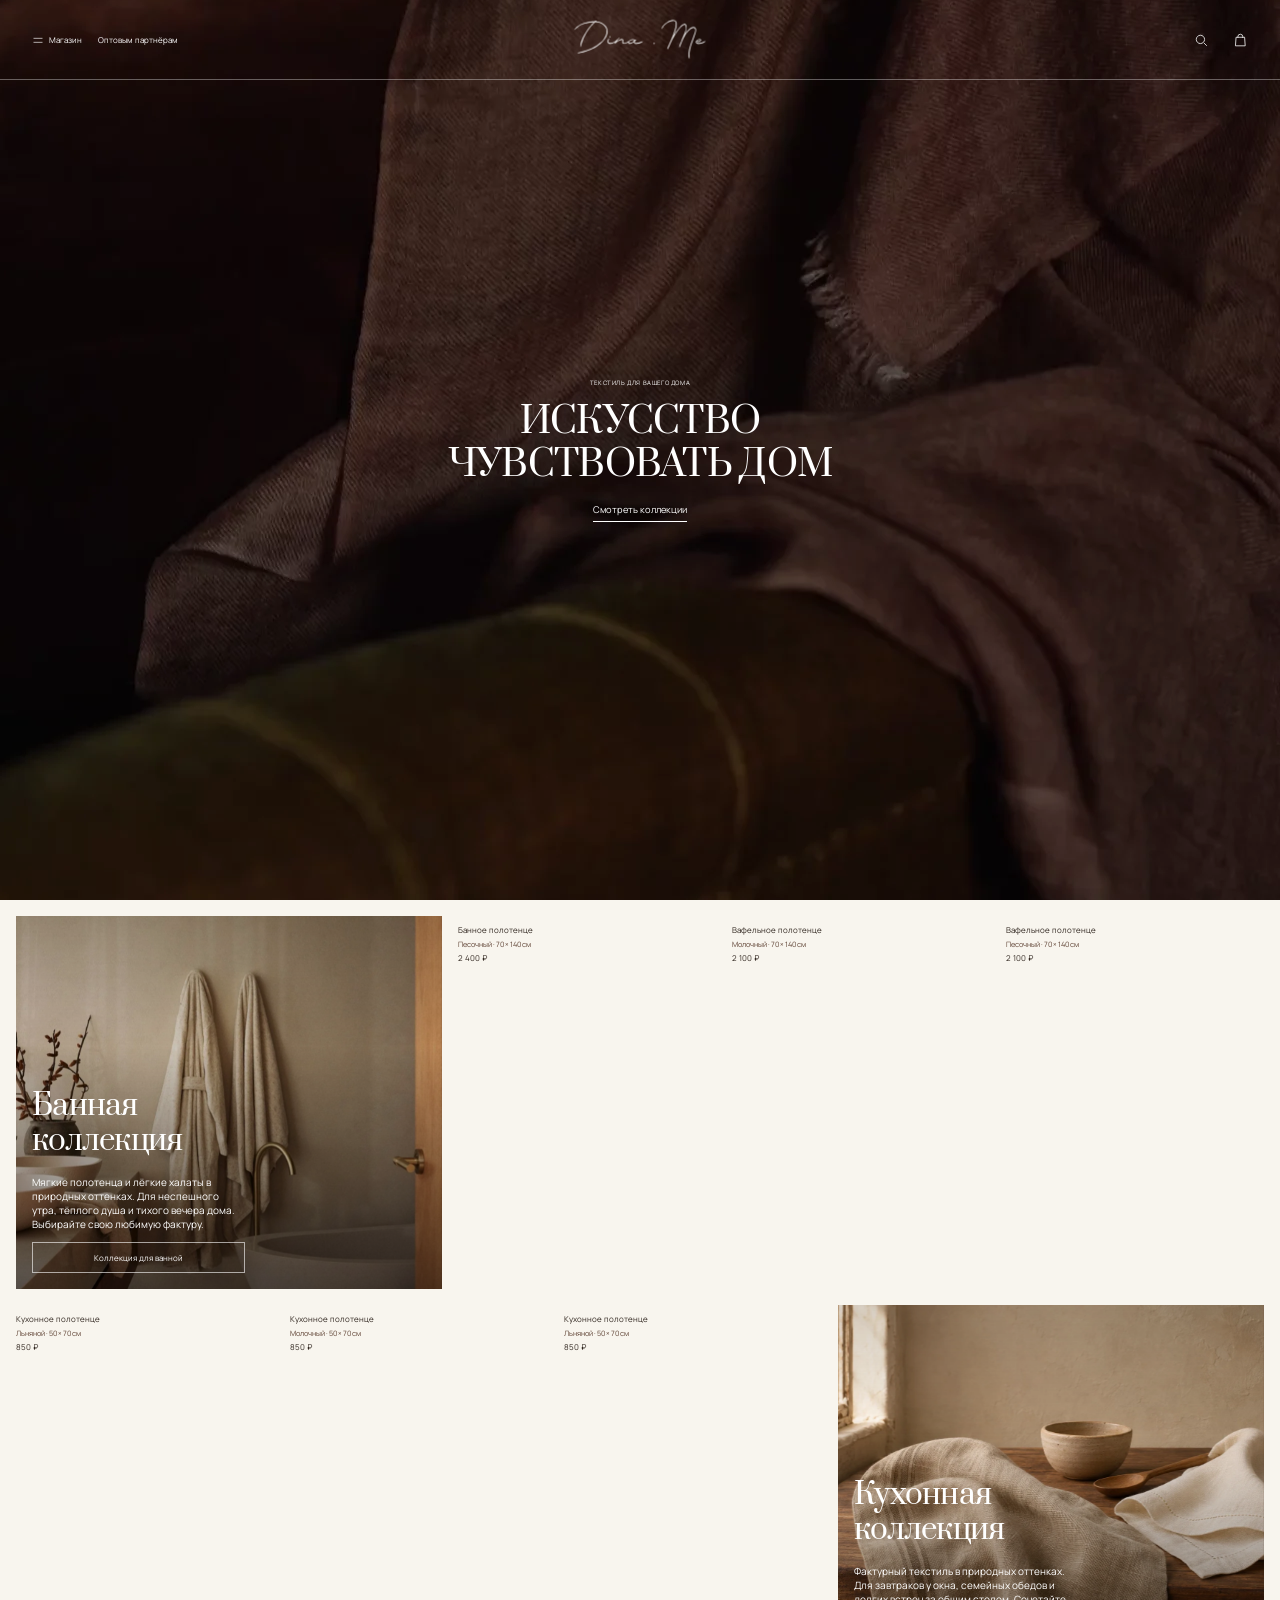
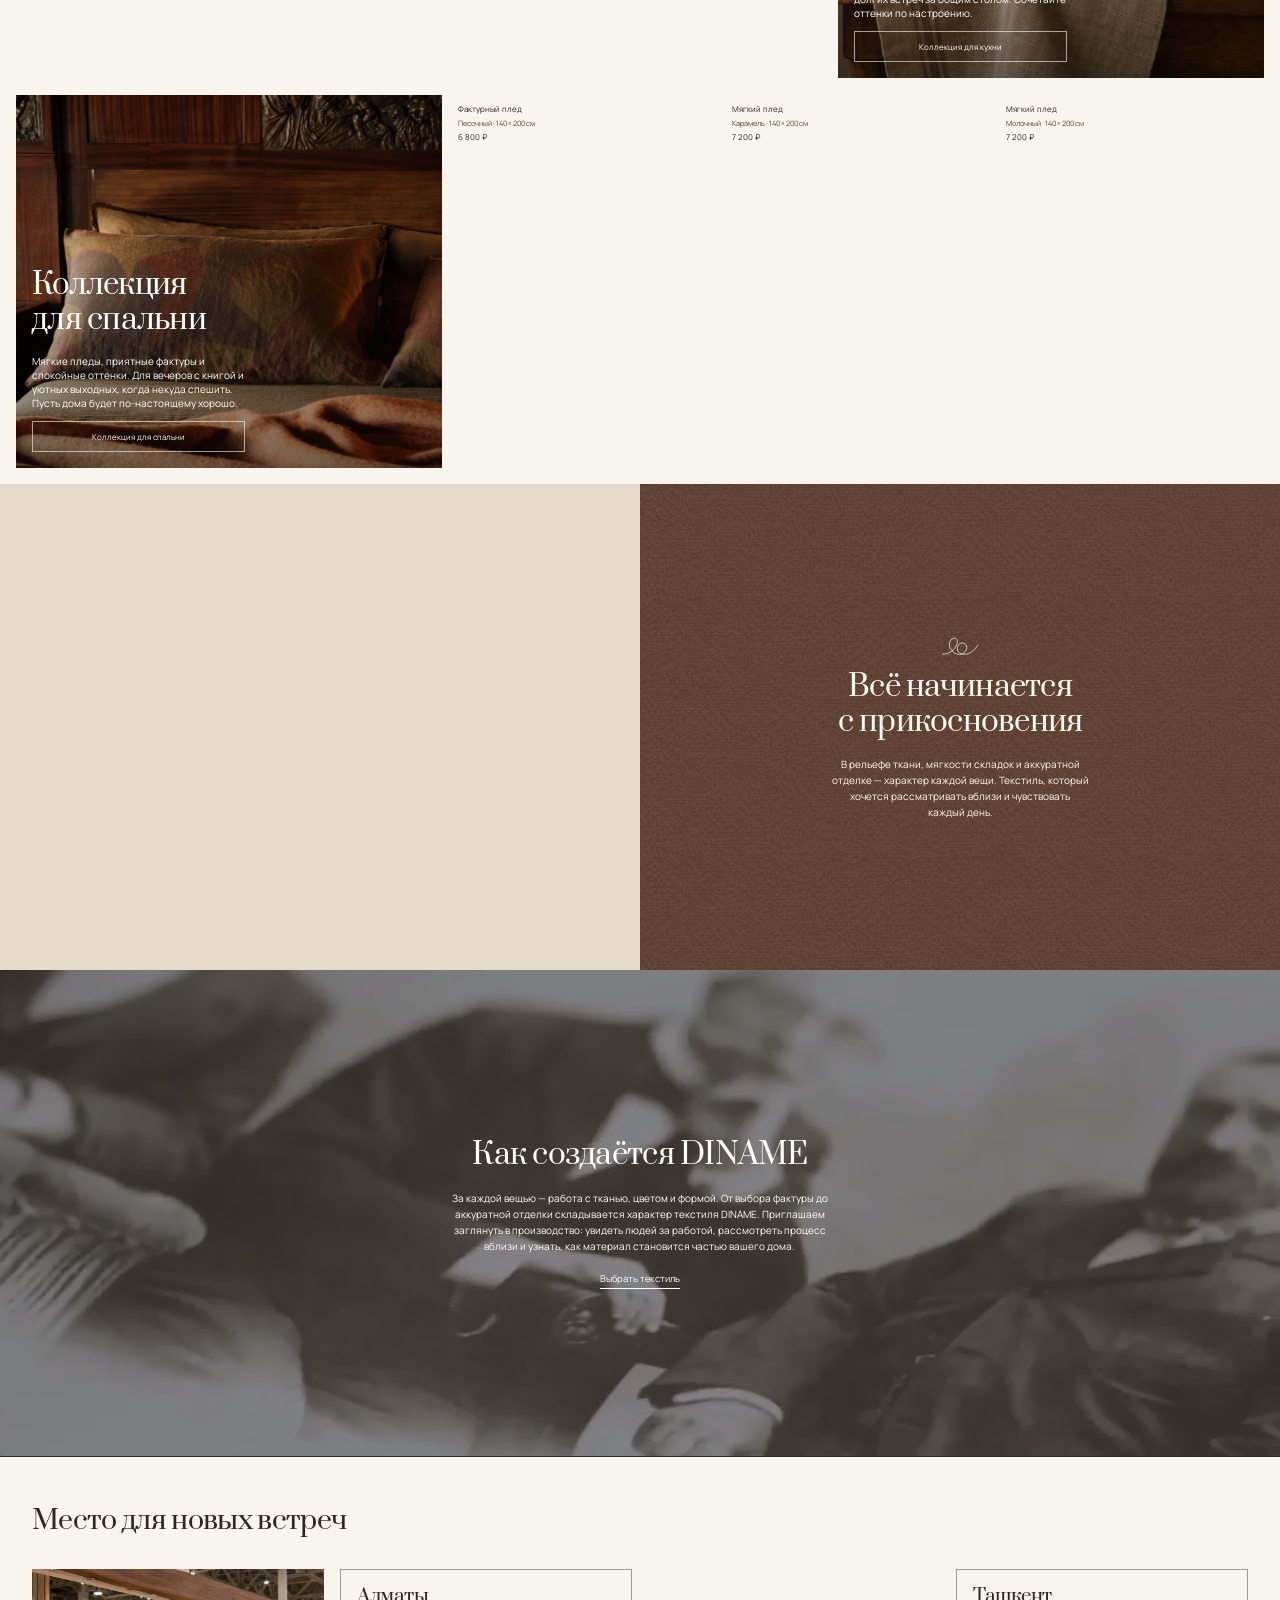
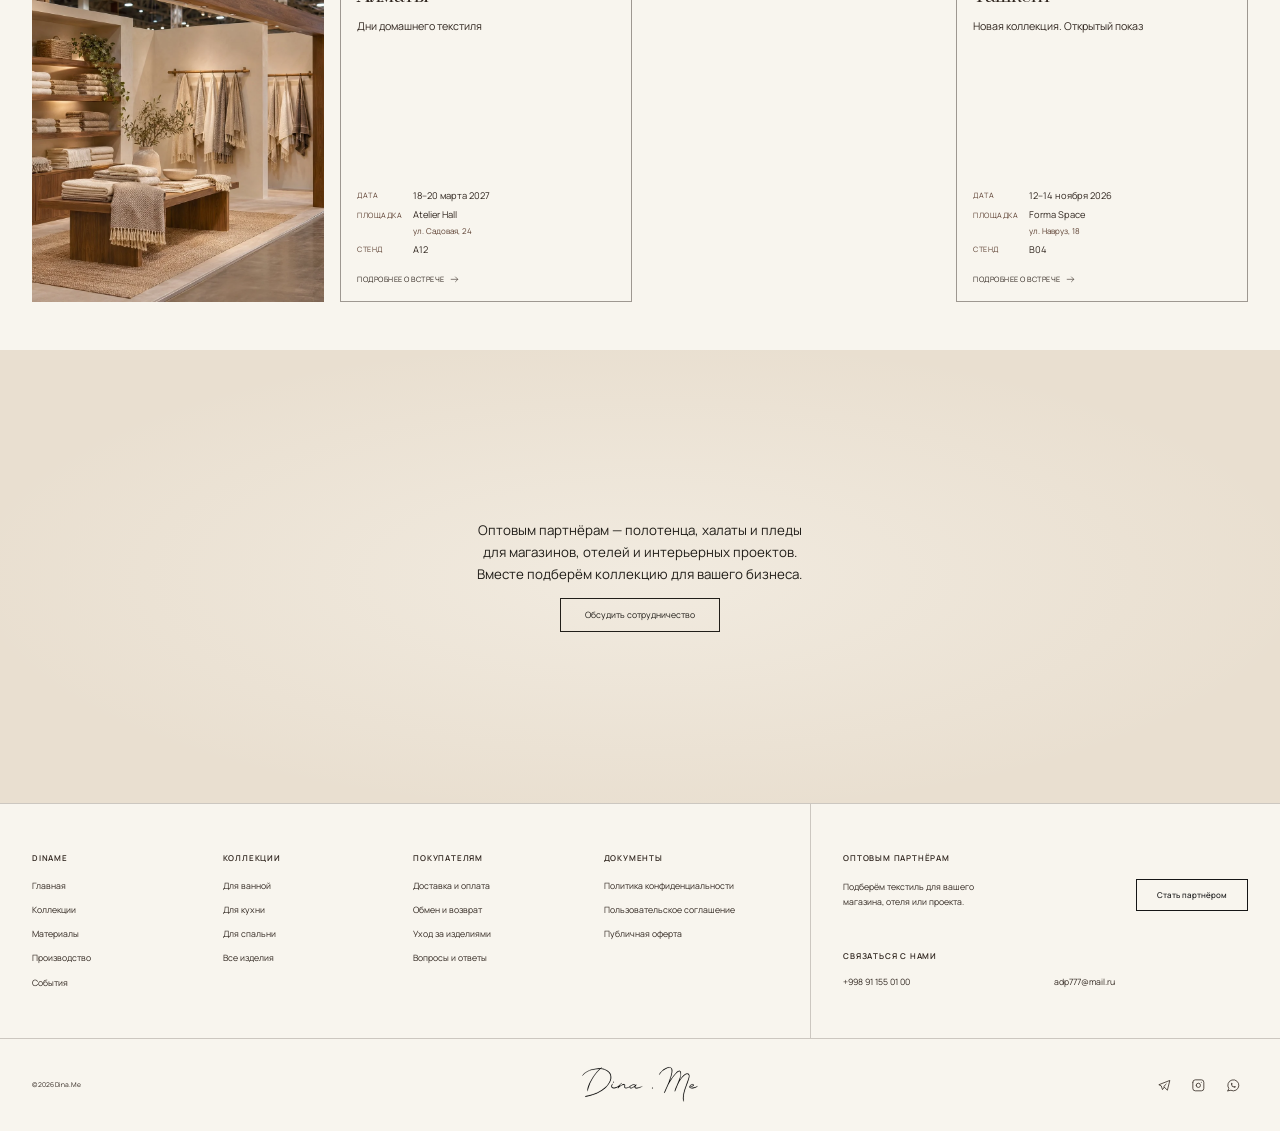
==== commit fc5c121c: "Update DINAME visual previews" ====
--- a/homepage/index.html
+++ b/homepage/index.html
@@ -3,15 +3,17 @@
 <head>
 <meta charset="utf-8"><meta name="viewport" content="width=device-width,initial-scale=1"><meta name="robots" content="noindex,nofollow">
 <title>Dina.Me — текстиль для дома</title>
-<link rel="stylesheet" href="vendor/lenis.css"><link rel="stylesheet" href="style.css?v=15913e12c311">
-<script src="vendor/lenis.min.js" defer></script><script src="app.js?v=e16da4d59179" defer></script>
-<link rel="stylesheet" href="materials.css?v=82f6b49e9e21">
-<script src="materials.js?v=ef9db28ef17e" defer></script>
-<link rel="stylesheet" href="story.css?v=753718f610ba"><script defer src="story.js?v=f7f561142177"></script><link rel="stylesheet" href="closing.css?v=0e1e72b2567e"><script src="closing.js?v=a310c25cfe04" defer></script><link rel="stylesheet" href="wholesale.css?v=b4c52f8ad8df"><script src="wholesale.js?v=62add142e476" defer></script><link rel="stylesheet" href="footer.css?v=88e33e8c25e6"><script defer src="footer.js?v=b5e35534e4c0"></script></head>
+<script src="desktop-scale.js?v=e0ac373e1883"></script>
+<meta name="description" content="DINAME — текстиль для дома: полотенца, халаты, кухонный текстиль и пледы. Коллекции для дома и оптовых партнёров.">
+<link rel="stylesheet" href="vendor/lenis.css?v=2f668ae84a66"><link rel="stylesheet" href="style.css?v=26bc556d492a">
+<script src="vendor/lenis.min.js?v=80f53e77f1c1" defer></script><script src="media-loader.js?v=0fb61ec1096d" defer></script><script src="app.js?v=6a7d3fa345ab" defer></script>
+<link rel="stylesheet" href="materials.css?v=eb94f19bb6cb">
+<script src="materials.js?v=3e218e113e5e" defer></script>
+<link rel="stylesheet" href="story.css?v=ca48c24f968e"><script defer src="story.js?v=a705079ca1cb"></script><link rel="stylesheet" href="closing.css?v=3798d30682e2"><script src="closing.js?v=fd491bf141a8" defer></script><link rel="stylesheet" href="wholesale.css?v=3d3e81373fe3"><script src="wholesale.js?v=585c6e04ad4e" defer></script><link rel="stylesheet" href="footer.css?v=555b5d0be758"><script defer src="footer.js?v=b5e35534e4c0"></script><link rel="preload" as="image" href="media/limonta-hero-poster.webp" fetchpriority="high"><link rel="stylesheet" href="desktop-polish.css?v=26896ef309bb"><link rel="stylesheet" href="layout.css?v=97fa23a5a351"><link rel="stylesheet" href="responsive.css?v=2873f88c9c56"></head>
 <body>
 <a class="skip" href="#collections">К коллекциям</a>
-<header class="header" id="header">
- <nav class="nav-left" aria-label="Основная навигация"><button class="shop"><svg viewBox="0 0 24 24" aria-hidden="true"><path d="M3 8h18M3 16h18"/></svg><span>Магазин</span></button><button class="partners" data-wholesale-open><span>Оптовым партнёрам</span></button></nav>
+<header class="header" id="header"><div class="page-container header-inner">
+ <nav class="nav-left" aria-label="Основная навигация"><button type="button" class="shop"><svg viewBox="0 0 24 24" aria-hidden="true"><path d="M3 8h18M3 16h18"/></svg><span>Магазин</span></button><button type="button" class="partners" data-wholesale-open><span>Оптовым партнёрам</span></button></nav>
  <a class="brand" href="#top" aria-label="Dina.Me — главная"><svg aria-hidden="true" focusable="false" xmlns="http://www.w3.org/2000/svg" viewBox="0 0 1328 438" fill="currentColor" stroke="currentColor" stroke-width="1.3" stroke-linejoin="round">
 <path d="M0 0 C-1.38 1.5 -1.38 1.5 -3 3 C-3.66 3 -4.32 3 -5 3 C-5.33 4.65 -5.66 6.3 -6 8 C-5.72 8.01 -5.72 8.01 -4.33 8.04 C29.74 10 63.3 25.97 86.54 50.65 C102.82 69.25 107.52 92.89 106 117 C102.31 147.98 84.36 176.22 64 199 C63.77 199.26 63.77 199.26 62.62 200.55 C53.24 211.05 43.61 221.06 32.52 229.79 C30.9 231.08 29.3 232.4 27.71 233.73 C11.73 246.97 -5.82 258.05 -24 268 C-24.95 268.52 -25.9 269.04 -26.87 269.57 C-68.67 292.27 -114.03 305.91 -160.44 315.62 C-161.04 315.75 -161.64 315.88 -162.25 316.01 C-178.63 319.44 -178.63 319.44 -184 316 C-184 315.34 -184 314.68 -184 314 C-172.81 310.24 -161.58 307.45 -150.05 304.98 C-79.43 289.72 -10.51 260.78 43 211 C44.39 209.79 45.79 208.58 47.19 207.38 C57.16 198.68 57.16 198.68 59 195 C59.66 195 60.32 195 61 195 C61.28 194.41 61.56 193.82 61.85 193.21 C62.91 191.17 64.04 189.51 65.47 187.71 C87.44 159.49 102.22 128.14 97.71 91.69 C95.56 79.35 88.59 66.26 80.45 56.8 C79 55 79 55 78.05 52.89 C76.71 50.49 75.46 50.15 73 49 C71.55 47.7 70.14 46.36 68.75 45 C49.65 27.21 18.27 14.42 -7.88 14.75 C-8.51 14.74 -9.15 14.73 -9.8 14.73 C-13.38 14.74 -15.96 15.08 -19 17 C-19 17.66 -19 18.32 -19 19 C-20.45 20.43 -20.45 20.43 -22.46 22.1 C-27.05 26 -31.31 30.17 -35.56 34.44 C-36.28 35.15 -36.99 35.86 -37.73 36.6 C-41.81 40.68 -45.7 44.86 -49.47 49.22 C-51.39 51.45 -53.38 53.6 -55.38 55.75 C-59.89 60.76 -63.91 66.05 -67.89 71.49 C-69.31 73.42 -70.77 75.34 -72.22 77.25 C-74.17 79.82 -76.08 82.41 -78 85 C-78.44 85.59 -78.87 86.18 -79.32 86.78 C-94.42 107.24 -106.59 129.34 -118 152 C-118.58 153.13 -119.15 154.26 -119.73 155.39 C-123.69 163.18 -127.35 171.05 -130.69 179.12 C-130.81 179.43 -130.81 179.43 -131.44 180.95 C-141.76 205.97 -149.58 232 -157 258 C-157.33 258 -157.66 258 -158 258 C-160.85 209.99 -129.48 155.84 -105.14 115.88 C-103.99 113.98 -102.86 112.08 -101.74 110.16 C-90.17 90.53 -77.21 71.86 -61.71 55.11 C-58.99 52.15 -56.48 49.1 -54 45.94 C-49.63 40.52 -44.8 35.61 -39.88 30.69 C-39.11 29.92 -38.35 29.16 -37.56 28.37 C-33.61 24.46 -29.62 20.71 -25.32 17.2 C-24 16 -24 16 -23 14 C-52.3 15.48 -80.54 18.66 -109 26 C-109.78 26.2 -110.56 26.39 -111.37 26.6 C-140.68 34.07 -168.84 47.27 -191 68 C-193.39 70.1 -195.79 72.19 -198.19 74.27 C-200 76 -200 76 -201.12 77.73 C-201.41 78.15 -201.7 78.57 -202 79 C-202.66 79 -203.32 79 -204 79 C-204.25 79.62 -204.5 80.24 -204.75 80.88 C-206.21 83.35 -207.38 83.95 -210 85 C-210 85.66 -210 86.32 -210 87 C-212.5 88.62 -212.5 88.62 -215 90 C-210.82 78.18 -200.55 67.8 -191 60 C-190.54 59.62 -190.08 59.25 -189.61 58.86 C-150.32 26.91 -99.34 14.47 -50 9 C-49.14 8.9 -48.27 8.79 -47.39 8.68 C-42.78 8.16 -38.25 7.95 -33.62 7.93 C-32.51 7.92 -31.41 7.91 -30.27 7.9 C-28 7.88 -25.73 7.89 -23.46 7.92 C-17.55 7.83 -13.85 7.5 -9.32 3.51 C-8.21 2.34 -7.1 1.18 -6 0 C-3.51 -1.25 -2.59 -0.78 0 0 Z " fill="currentColor" transform="translate(240,29)"/>
 <path d="M0 0 C6.29 6.45 9.53 15.33 9.98 24.28 C10.03 25.03 10.08 25.79 10.14 26.56 C11.21 57.51 0.03 88.11 -9.88 116.93 C-12.41 124.34 -14.73 131.8 -17.02 139.28 C-12.31 133.6 -7.92 127.81 -3.77 121.71 C-3.31 121.04 -2.84 120.36 -2.37 119.66 C-1.4 118.24 -0.44 116.83 0.52 115.42 C10.91 100.19 22.13 85.89 34.09 71.87 C36.62 68.9 39.1 65.91 41.54 62.87 C52.51 49.24 68.58 32.39 86.98 30.28 C91.2 30.14 94.72 30.72 98.23 33.15 C104.25 38.82 105.66 48.37 105.98 56.28 C106.02 56.99 106.06 57.7 106.1 58.43 C106.82 83.33 98.84 107.97 90.98 131.28 C91.16 131.03 91.16 131.03 92.06 129.77 C99.76 119.07 107.68 108.76 116.5 98.96 C118.62 96.55 120.66 94.06 122.68 91.57 C123.98 90.28 123.98 90.28 125.98 90.28 C125.98 89.62 125.98 88.96 125.98 88.28 C128.4 85.69 131.25 83.53 133.98 81.28 C134.26 81.04 134.26 81.04 135.69 79.86 C150.28 67.75 150.28 67.75 157.98 64.28 C158.62 63.97 159.26 63.67 159.91 63.36 C168.02 59.88 176.43 59.31 184.76 62.28 C192.1 65.57 195.03 70.96 197.98 78.28 C198.79 81.15 198.79 81.15 198.98 84.28 C199.04 85.06 199.1 85.84 199.17 86.64 C199.45 92.99 198.66 98.79 197.34 104.98 C197.16 105.81 196.99 106.64 196.8 107.49 C194.75 116.78 191.91 125.76 188.92 134.78 C188.77 135.23 188.77 135.23 188.02 137.5 C182.86 153.24 177.18 168.78 171.36 184.28 C171.25 184.55 171.25 184.55 170.74 185.92 C170.12 187.55 169.51 189.19 168.89 190.83 C155.36 226.81 142.29 263.02 136.98 301.28 C136.87 302.05 136.75 302.83 136.63 303.63 C134.64 317.44 133.77 331.89 135.49 345.77 C136.11 350.8 136.09 355.78 136.04 360.84 C136.04 361.3 136.04 361.3 136.03 363.61 C136.02 365.83 136 368.05 135.98 370.28 C123.38 354.41 126.89 324.62 128.75 305.97 C133.3 266.59 146.48 229.49 160.36 192.59 C197.5 93.84 197.5 93.84 189.29 75.46 C187 71.78 184.25 69.93 180.08 68.73 C169.88 66.53 161.04 70.22 152.42 75.53 C147.72 78.64 143.38 82.05 139.07 85.68 C136.98 87.28 136.98 87.28 133.98 88.28 C133.98 88.94 133.98 89.6 133.98 90.28 C132.65 91.55 132.65 91.55 130.73 93.09 C110.12 110.67 95.9 134.38 83.22 157.98 C81.98 160.27 80.72 162.54 79.44 164.81 C68.81 184.07 61.01 204.71 52.84 225.1 C51.81 227.68 50.77 230.27 49.73 232.85 C48.42 236.12 47.11 239.4 45.82 242.69 C45.22 244.18 44.62 245.67 44.03 247.16 C43.76 247.84 43.5 248.52 43.22 249.22 C41.91 252.48 40.75 255.04 37.98 257.28 C37.32 256.95 36.66 256.62 35.98 256.28 C36.39 249.35 37.64 243.33 40.05 236.83 C40.36 235.97 40.67 235.11 40.99 234.22 C44 225.99 47.37 217.93 50.86 209.9 C52.73 205.6 54.57 201.28 56.42 196.96 C56.8 196.08 57.18 195.19 57.57 194.28 C107.2 78.27 107.2 78.27 96.15 43.92 C95.01 41.34 94.24 39.94 91.98 38.28 C85.57 36.32 79.72 39.39 74.15 42.29 C66.56 46.46 60.28 51.66 54.39 57.99 C52.98 59.28 52.98 59.28 50.98 59.28 C50.98 59.94 50.98 60.6 50.98 61.28 C49.35 62.99 47.69 64.64 45.98 66.28 C37.79 74.61 30.65 83.63 23.69 92.99 C21.97 95.3 20.23 97.59 18.5 99.89 C10.7 110.28 3.47 120.95 -3.51 131.92 C-4.92 134.13 -6.37 136.32 -7.82 138.51 C-25.68 165.43 -39.88 194.46 -52.64 224.08 C-58.7 238.12 -64.84 252.14 -71.52 265.9 C-71.92 266.74 -72.31 267.59 -72.72 268.45 C-73.1 269.21 -73.48 269.97 -73.86 270.75 C-74.18 271.41 -74.51 272.08 -74.84 272.76 C-76.37 274.73 -77.6 274.91 -80.02 275.28 C-80.27 270.12 -79.74 266.77 -77.6 261.98 C-77.47 261.69 -77.47 261.69 -76.82 260.22 C-75.98 258.31 -75.13 256.42 -74.27 254.53 C-73.67 253.18 -73.08 251.84 -72.48 250.49 C-70.96 247.07 -69.43 243.64 -67.89 240.22 C-66.58 237.3 -65.28 234.36 -63.98 231.43 C-62.28 227.59 -60.57 223.76 -58.86 219.92 C-30.93 157.21 -30.93 157.21 -22.79 134.4 C-21.87 131.86 -20.93 129.32 -19.98 126.79 C-11.08 102.67 -3.36 78.66 0.98 53.28 C1.16 52.31 1.34 51.35 1.52 50.36 C2.26 45.41 2.24 40.46 2.28 35.47 C2.29 34.22 2.31 32.98 2.34 31.74 C2.54 23.23 1.61 16.13 -2.02 8.28 C-2.35 7.54 -2.67 6.8 -3.01 6.04 C-4.48 3.47 -6.25 3.18 -9.02 2.28 C-9.82 1.93 -10.63 1.58 -11.46 1.21 C-26.78 -4.39 -44.83 1.91 -59.02 8.28 C-75.29 15.95 -90.54 25.33 -104.02 37.28 C-104.85 38.01 -105.68 38.74 -106.53 39.5 C-115.16 47.61 -121.31 57.45 -127.64 67.38 C-128.06 68.03 -128.47 68.67 -128.89 69.34 C-129.67 70.56 -130.44 71.79 -131.2 73.02 C-133.81 77.17 -133.81 77.17 -136.02 78.28 C-133.93 58.54 -115.36 39.59 -100.82 27.59 C-81.9 12.49 -60.07 -1.93 -36.02 -6.72 C-35.37 -6.87 -34.73 -7.01 -34.06 -7.16 C-22.26 -9.24 -9.27 -7.91 0 0 Z " fill="currentColor" transform="translate(1012.01953125,31.72265625)"/>
@@ -21,57 +23,57 @@
 <path d="M0 0 C3.05 1.14 4.11 1.99 5.5 4.94 C4.83 7.33 4.28 9.16 2.5 10.94 C-2.75 11.39 -2.75 11.39 -5.44 9.75 C-6.5 7.94 -6.5 7.94 -6.38 5.44 C-5.08 1.72 -4.14 -0.1 0 0 Z " fill="currentColor" transform="translate(802.5,246.0625)"/>
 </svg>
 </a>
- <div class="nav-right"><button class="icon" aria-label="Поиск"><svg viewBox="0 0 24 24" aria-hidden="true"><circle cx="10.5" cy="10.5" r="6.8"/><path d="m16 16 5 5"/></svg></button><button class="icon" aria-label="Корзина"><svg viewBox="0 0 24 24" aria-hidden="true"><path d="M5 7h14l1 14H4L5 7Z M8 8V6a4 4 0 0 1 8 0v2"/></svg></button></div>
-</header>
-<main id="top">
+ <div class="nav-right"><button type="button" class="icon" aria-label="Поиск"><svg viewBox="0 0 24 24" aria-hidden="true"><circle cx="10.5" cy="10.5" r="6.8"/><path d="m16 16 5 5"/></svg></button><button type="button" class="icon" aria-label="Корзина"><svg viewBox="0 0 24 24" aria-hidden="true"><path d="M5 7h14l1 14H4L5 7Z M8 8V6a4 4 0 0 1 8 0v2"/></svg></button></div>
+</div></header>
+<main id="top" tabindex="-1">
 <section class="hero" aria-labelledby="hero-title">
- <div class="hero-media"><video id="hero-video" autoplay muted playsinline preload="auto"><source src="media/limonta-hero.mov" type="video/mp4"></video></div>
+ <div class="hero-media" aria-hidden="true"><video id="hero-video" muted loop playsinline preload="none" poster="media/limonta-hero-poster.webp"></video></div>
  <div class="hero-shade"></div>
- <div class="hero-content"><p class="eyebrow">Текстиль для вашего дома</p><h1 id="hero-title">Искусство<br>чувствовать дом</h1><div class="hero-actions"><a class="outline" href="#collections">Смотреть коллекции</a></div><p class="hero-note">Мягкие фактуры, спокойные оттенки и любимые вещи. Для простых моментов, из которых складывается жизнь дома.</p></div>
+ <div class="hero-content page-container"><p class="eyebrow">Текстиль для вашего дома</p><h1 id="hero-title">Искусство<br>чувствовать дом</h1><div class="hero-actions"><a class="outline" href="#collections">Смотреть коллекции</a></div><p class="hero-note">Мягкие фактуры, спокойные оттенки и любимые вещи. Для простых моментов, из которых складывается жизнь дома.</p></div>
 
 </section>
-<section class="collections" id="collections" aria-label="Коллекции для дома"></section>
+<section class="collections page-container" id="collections" tabindex="-1" aria-label="Коллекции для дома"></section>
 
 
-<section class="materials" id="materials" aria-labelledby="materials-title" data-mark="thread" data-tone="walnut">
+<section class="materials page-container" id="materials" aria-labelledby="materials-title" data-mark="thread" data-tone="walnut">
  <div class="materials-photos">
-  <figure class="materials-photo"><img src="media/materials-stack.jpg" alt="Стопка тканей в молочных, песочных и ореховых оттенках" width="1600" height="1600" loading="lazy"></figure>
+  <figure class="materials-photo"><img src="media/materials-stack.webp" alt="Стопка тканей в молочных, песочных и ореховых оттенках" width="1600" height="1600" loading="eager" decoding="async"></figure>
  </div>
  <div class="materials-copy">
   <div class="materials-mark" aria-hidden="true">
    <svg data-material-symbol="thread" viewBox="0 0 64 48"><path d="M3 33C12 33 19 29 24 21C33 7 20 1 15 12C9 27 30 41 40 29C49 18 33 8 28 20C22 34 47 42 61 18"/></svg>
    <svg data-material-symbol="knot" viewBox="0 0 64 48" hidden><path d="M4 34C17 33 26 15 35 12C45 8 52 17 45 24C36 33 17 30 17 20C17 11 29 10 33 19C39 33 45 37 60 32"/></svg>
   </div>
-  <h2 id="materials-title"><span>Всё начинается</span><span>с прикосновения</span></h2>
+  <h2 id="materials-title"><span>Всё начинается</span> <span>с прикосновения</span></h2>
   <p class="materials-description">В рельефе ткани, мягкости складок и аккуратной отделке — характер каждой вещи. Текстиль, который хочется рассматривать вблизи и чувствовать каждый день.</p>
  </div>
 </section>
 
 
 <section class="home-story" id="home-story" aria-labelledby="story-title">
- <div class="story-background" aria-hidden="true"><video id="story-video" muted loop playsinline preload="metadata" src="media/frette-heritage.mov"></video></div>
- <div class="story-copy">
+ <div class="story-background" aria-hidden="true"><video id="story-video" muted loop playsinline preload="none" poster="media/frette-heritage-poster.webp" data-src="media/frette-heritage-web.mp4"></video></div>
+ <div class="page-container section-inner"><div class="story-copy">
   <h2 id="story-title">Как создаётся DINAME</h2>
   <p class="story-description">За каждой вещью — работа с тканью, цветом и формой. От выбора фактуры до аккуратной отделки складывается характер текстиля DINAME. Приглашаем заглянуть в производство: увидеть людей за работой, рассмотреть процесс вблизи и узнать, как материал становится частью вашего дома.</p>
   <a class="outline story-link" href="#collections">Выбрать текстиль</a>
- </div>
+ </div></div>
 </section>
 
-<section class="events" id="events" aria-labelledby="events-title"><header class="closing-heading"><div><h2 id="events-title" data-closing="eventsTitle">Место для новых встреч</h2></div><p data-closing="eventsIntro">Знакомимся, показываем коллекции и говорим о текстиле — на выставках и личных встречах.</p></header><div id="events-content"></div></section>
+<section class="events page-container" id="events" aria-labelledby="events-title"><header class="closing-heading"><div><h2 id="events-title" data-closing="eventsTitle">Место для новых встреч</h2></div><p data-closing="eventsIntro">Знакомимся, показываем коллекции и говорим о текстиле — на выставках и личных встречах.</p></header><div id="events-content"></div></section>
 
 <section class="wholesale" data-composition="flatlay" data-presentation="minimal" id="partners" aria-labelledby="wholesale-title">
-<img class="wholesale-scene" src="media/wholesale-flatlay.jpg" width="1942" height="809" loading="lazy" alt="Общий кадр коллекций: халат, стопки полотенец, кухонный текстиль и плед на фоне светлого камня">
-<div class="wholesale-copy"><h2 id="wholesale-title" data-wholesale="title">Оптовым партнёрам</h2><p class="wholesale-description" data-wholesale="description">Текстиль для вашего магазина, отеля или интерьерного проекта.</p><button class="wholesale-button" data-wholesale-open data-wholesale="cta">Обсудить сотрудничество</button></div>
+<img class="wholesale-scene" src="media/wholesale-flatlay.webp" width="1942" height="809" loading="eager" decoding="async" alt="Общий кадр коллекций: халат, стопки полотенец, кухонный текстиль и плед на фоне светлого камня">
+<div class="page-container section-inner"><div class="wholesale-copy"><h2 id="wholesale-title" data-wholesale="title">Оптовым партнёрам</h2><p class="wholesale-description" data-wholesale="description">Текстиль для вашего магазина, отеля или интерьерного проекта.</p><button type="button" class="wholesale-button" data-wholesale-open data-wholesale="cta">Обсудить сотрудничество</button></div></div>
 </section>
 </main>
 <footer id="footer" class="site-footer" data-layout="right" aria-label="Нижняя навигация">
-<div class="footer-main"><div class="footer-navigation">
+<div class="footer-main page-container"><div class="footer-navigation">
 <nav aria-label="DINAME"><h2>DINAME</h2><a href="#top" data-footer="home">Главная</a><a href="#collections" data-footer="collections">Коллекции</a><a href="#materials" data-footer="materials">Материалы</a><a href="#home-story" data-footer="production">Производство</a><a href="#events" data-footer="events">События</a></nav>
 <nav aria-label="Коллекции"><h2 data-footer="collections">Коллекции</h2><a href="#bath" data-footer="bath">Для ванной</a><a href="#kitchen" data-footer="kitchen">Для кухни</a><a href="#bedroom" data-footer="bedroom">Для спальни</a><a href="#collections" data-footer="all">Все изделия</a></nav>
-<nav aria-label="Покупателям"><h2 data-footer="support">Покупателям</h2><button data-footer-page="delivery" data-footer="delivery">Доставка и оплата</button><button data-footer-page="returns" data-footer="returns">Обмен и возврат</button><button data-footer-page="care" data-footer="care">Уход за изделиями</button><button data-footer-page="faq" data-footer="faq">Вопросы и ответы</button></nav>
-<nav class="footer-documents" aria-label="Документы"><h2 data-footer="documents">Документы</h2><button data-footer-page="privacy" data-footer="privacy">Политика конфиденциальности</button><button data-footer-page="terms" data-footer="terms">Пользовательское соглашение</button><button data-footer-page="offer" data-footer="offer">Публичная оферта</button></nav>
-</div><div class="footer-partners"><div><h2 data-footer="partners">Оптовым партнёрам</h2><p class="footer-invitation" data-footer="invitation">Подберём текстиль для вашего магазина, отеля или интерьерного проекта. Расскажите нам о вашей задаче.</p><button class="footer-cta" data-wholesale-open data-footer="cta">Стать партнёром</button></div><div class="footer-contacts"><h2 data-footer="contact">Связаться с нами</h2><a href="tel:+998911550100">+998 91 155 01 00</a><a href="mailto:adp777@mail.ru">adp777@mail.ru</a></div></div></div>
-<div class="footer-bottom"><p class="footer-copyright">© 2026 Dina.Me</p><a class="footer-logo" href="#top" aria-label="Dina.Me — наверх"><img src="media/wordmark.svg" alt="Dina.Me" width="180" height="60"></a><!-- Social icons: Tabler Icons, MIT; see media/tabler-icons-LICENSE.txt --><nav class="footer-socials" aria-label="Социальные сети"><a href="https://t.me/dinameuz" target="_blank" rel="noopener noreferrer" aria-label="Telegram" title="Telegram"><svg aria-hidden="true" focusable="false"
+<nav aria-label="Покупателям"><h2 data-footer="support">Покупателям</h2><button type="button" data-footer-page="delivery" data-footer="delivery">Доставка и оплата</button><button type="button" data-footer-page="returns" data-footer="returns">Обмен и возврат</button><button type="button" data-footer-page="care" data-footer="care">Уход за изделиями</button><button type="button" data-footer-page="faq" data-footer="faq">Вопросы и ответы</button></nav>
+<nav class="footer-documents" aria-label="Документы"><h2 data-footer="documents">Документы</h2><button type="button" data-footer-page="privacy" data-footer="privacy">Политика конфиденциальности</button><button type="button" data-footer-page="terms" data-footer="terms">Пользовательское соглашение</button><button type="button" data-footer-page="offer" data-footer="offer">Публичная оферта</button></nav>
+</div><div class="footer-partners"><div><h2 data-footer="partners">Оптовым партнёрам</h2><p class="footer-invitation" data-footer="invitation">Подберём текстиль для вашего магазина, отеля или интерьерного проекта. Расскажите нам о вашей задаче.</p><button type="button" class="footer-cta" data-wholesale-open data-footer="cta">Стать партнёром</button></div><div class="footer-contacts"><h2 data-footer="contact">Связаться с нами</h2><a href="tel:+998911550100">+998 91 155 01 00</a><a href="mailto:adp777@mail.ru">adp777@mail.ru</a></div></div></div>
+<div class="footer-bottom-shell"><div class="footer-bottom page-container"><p class="footer-copyright">© 2026 Dina.Me</p><a class="footer-logo" href="#top" aria-label="Dina.Me — наверх"><img src="media/wordmark.svg" alt="Dina.Me" width="180" height="60"></a><!-- Social icons: Tabler Icons, MIT; see media/tabler-icons-LICENSE.txt --><nav class="footer-socials" aria-label="Социальные сети"><a href="https://t.me/dinameuz" target="_blank" rel="noopener noreferrer" aria-label="Telegram" title="Telegram"><svg aria-hidden="true" focusable="false"
   xmlns="http://www.w3.org/2000/svg"
   width="24"
   height="24"
@@ -111,14 +113,14 @@
   <path d="M3 21l1.65 -3.8a9 9 0 1 1 3.4 2.9l-5.05 .9" />
   <path d="M9 10a.5 .5 0 0 0 1 0v-1a.5 .5 0 0 0 -1 0v1a5 5 0 0 0 5 5h1a.5 .5 0 0 0 0 -1h-1a.5 .5 0 0 0 0 1" />
 </svg></a></nav></div>
-</footer>
+</div></footer>
 
 
 
 
 
-<dialog class="drawer" id="menu" aria-labelledby="menu-title" data-lenis-prevent><div class="dialog-head"><span id="menu-title">Магазин</span><button class="close" aria-label="Закрыть меню">×</button></div><nav class="category-nav"><a href="#bath">Для ванной <span>01</span></a><a href="#kitchen">Для кухни <span>02</span></a><a href="#bedroom">Для спальни <span>03</span></a></nav><div class="menu-bottom"><button>Оптовым партнёрам ↗</button><button class="settings-link" data-open="settings">Настройки просмотра <kbd>Shift D</kbd></button></div></dialog>
-<dialog id="settings" class="settings" aria-labelledby="settings-title" data-lenis-prevent><div class="dialog-head"><h2 id="settings-title">Настройки просмотра</h2><button class="close" aria-label="Закрыть настройки">×</button></div><p class="hint">Открыть и закрыть — <kbd>Shift D</kbd></p><div class="settings-tabs" role="tablist" aria-label="Разделы настроек"><button type="button" role="tab" id="tab-general" aria-controls="panel-general" aria-selected="true" tabindex="0">Общее</button><button type="button" role="tab" id="tab-hero" aria-controls="panel-hero" aria-selected="false" tabindex="-1">Первый экран</button><button type="button" role="tab" id="tab-categories" aria-controls="panel-categories" aria-selected="false" tabindex="-1">Категории</button><button type="button" role="tab" id="tab-materials" aria-controls="panel-materials" aria-selected="false" tabindex="-1">Материалы</button><button type="button" role="tab" id="tab-events" aria-controls="panel-events" aria-selected="false" tabindex="-1">События</button><button type="button" role="tab" id="tab-partners" aria-controls="panel-partners" aria-selected="false" tabindex="-1">Партнёрам</button></div><section role="tabpanel" id="panel-general" aria-labelledby="tab-general"><fieldset><legend>Язык</legend><div class="options"><label class="recommended"><input type="radio" name="language" value="ru" checked><span>RU</span><em class="preferred-tag">Основной</em></label><label><input type="radio" name="language" value="en"><span>EN</span></label></div></fieldset><fieldset><legend>Шрифт заголовков</legend><div class="options"><label><input type="radio" name="font" value="prata" checked><span>Prata</span></label><label><input type="radio" name="font" value="forum"><span>Forum</span></label><label><input type="radio" name="font" value="cormorant"><span>Cormorant</span></label></div><p class="hint">Prata, Forum и Cormorant — варианты для сравнения.</p></fieldset><fieldset><legend>Палитра и сочетание</legend><div class="palette-row"><label class="choice"><input type="radio" name="palette" value="linen"><i class="swatch linen"></i><span>Молочный лён</span></label><div class="palette-combinations" role="group" aria-label="Сочетания: Молочный лён"><button type="button" data-for-palette="linen" data-colourway-button="1" aria-label="Молочный лён: Мягкий акцент" aria-pressed="false" title="Мягкий акцент">1</button><button type="button" data-for-palette="linen" data-colourway-button="2" aria-label="Молочный лён: Заметнее акцент" aria-pressed="false" title="Заметнее акцент">2</button></div></div><div class="palette-row"><label class="choice"><input type="radio" name="palette" value="walnut"><i class="swatch walnut"></i><span>Слоновая кость и орех</span></label><div class="palette-combinations" role="group" aria-label="Сочетания: Слоновая кость и орех"><button type="button" data-for-palette="walnut" data-colourway-button="1" aria-label="Слоновая кость и орех: Мягкий акцент" aria-pressed="false" title="Мягкий акцент">1</button><button type="button" data-for-palette="walnut" data-colourway-button="2" aria-label="Слоновая кость и орех: Заметнее акцент" aria-pressed="false" title="Заметнее акцент">2</button></div></div><p class="hint">1 — мягкий акцент · 2 — заметнее. Отличаются только оттенки фона снимков и шапки; расположение цветов сохраняется.</p></fieldset><fieldset><legend>Плотность сайта</legend><div class="options"><label class="recommended"><input type="radio" name="density" value="triple"><span>Компактный</span></label><label><input type="radio" name="density" value="large"><span>Просторный</span></label></div><p class="hint">Компактный: три товара и короткий блок материалов. Просторный: два товара и высокий блок материалов. Высота первого экрана выбирается отдельно.</p></fieldset><label class="motion-choice"><input type="checkbox" id="motion" checked> Плавная прокрутка и параллакс</label><button class="reset" id="reset">Сбросить настройки</button><p class="prototype-note">Визуальный прототип. Видео Frette / Society Limonta и фотографии других брендов используются для сравнения композиций. Названия, товары и цены демонстрационные.</p></section><section role="tabpanel" id="panel-hero" aria-labelledby="tab-hero" hidden><fieldset><legend>01 / Первый экран</legend><label class="choice preferred"><input type="radio" name="hero" value="armadillo"><span><b>Armadillo <em>Выбранный вариант</em></b><small>Минимализм · текст по центру</small></span></label><label class="choice"><input type="radio" name="hero" value="cocoon" checked><span><b>Cocoon</b><small>Во весь экран · крупный текст слева</small></span></label><label class="choice"><input type="radio" name="hero" value="frette"><span><b>Frette</b><small>Компактнее · текст и кнопка слева внизу</small></span></label></fieldset><fieldset><legend>Высота первого экрана</legend><div class="options"><label><input type="radio" name="height" value="full"><span>Во весь экран</span></label><label><input type="radio" name="height" value="compact"><span>Компактный</span></label></div></fieldset><fieldset><legend>Видео первого экрана</legend><label class="choice"><input type="radio" name="video" value="frette"><span><b>Frette</b><small>Текущий ролик</small></span></label><label class="recommended choice"><input type="radio" name="video" value="limonta"><span><b>Society Limonta</b><small>Видео с главной · кожаный диван</small></span><em class="preferred-tag">Основной</em></label></fieldset></section><section role="tabpanel" id="panel-categories" aria-labelledby="tab-categories" hidden><fieldset><legend>Фотографии товаров</legend><div class="options"><label><input type="radio" name="photo-study" value="all"><span>Единая съёмка</span></label><label><input type="radio" name="photo-study" value="original"><span>Как раньше</span></label></div><p class="hint">Полотенца для ванной, кухонный текстиль и пледы в едином стиле. Черновые изображения для выбора направления съёмки.</p></fieldset><label class="motion-choice"><input type="checkbox" id="sticky-products" checked> Прилипание карточек при прокрутке <em class="preferred-tag">Основной</em></label><fieldset><legend>Информация о товаре</legend><div class="options"><label class="recommended"><input type="radio" name="cardinfo" value="below"><span>Под фотографией</span><em class="preferred-tag">Основной</em></label><label><input type="radio" name="cardinfo" value="overlay"><span>На фотографии</span></label></div></fieldset><fieldset><legend>Размер текста в блоке</legend><div class="options"><label class="recommended"><input type="radio" name="categorytext" value="normal"><span>Обычный</span><em class="preferred-tag">Основной</em></label><label><input type="radio" name="categorytext" value="large"><span>Крупнее</span></label></div></fieldset><fieldset><legend>02 / Композиция категорий</legend><label class="choice"><input type="radio" name="category" value="split"><span><b>Два столбца</b><small>Заголовок и текст слева, кнопка справа</small></span></label><label class="recommended choice"><input type="radio" name="category" value="center"><span><b>Cocoon · центр</b><small>Заголовок по центру высоты категории</small></span><em class="preferred-tag">Основной</em></label></fieldset></section><section role="tabpanel" id="panel-materials" aria-labelledby="tab-materials" hidden><fieldset><legend>Фактура фона</legend><div class="texture-options"><label><input type="radio" name="material-texture" value="linen"><span><b>Лён</b><small>Тонкие натуральные волокна</small></span></label><label><input type="radio" name="material-texture" value="terry"><span><b>Махра</b><small>Мелкие мягкие петли</small></span></label></div></fieldset><fieldset><legend>Знак над текстом</legend><div class="options material-symbol-options"><label><input type="radio" name="material-mark" value="thread"><span><svg aria-hidden="true" viewBox="0 0 64 48"><path d="M3 33C12 33 19 29 24 21C33 7 20 1 15 12C9 27 30 41 40 29C49 18 33 8 28 20C22 34 47 42 61 18"/></svg>Нить</span></label><label><input type="radio" name="material-mark" value="knot"><span><svg aria-hidden="true" viewBox="0 0 64 48"><path d="M4 34C17 33 26 15 35 12C45 8 52 17 45 24C36 33 17 30 17 20C17 11 29 10 33 19C39 33 45 37 60 32"/></svg>Узел</span></label></div></fieldset><fieldset><legend>Начертание заголовка</legend><div class="options"><label><input type="radio" name="material-type" value="normal"><span>Обычное</span></label><label><input type="radio" name="material-type" value="italic"><span>Наклонная вторая строка</span></label></div></fieldset><a class="materials-preview-button" href="#materials">Посмотреть блок</a><p class="prototype-note">Фотография de Le Cuona — временный ориентир для съёмки. Текст — черновик подачи; состав и свойства изделий DINAME уточняются по материалам бренда.</p></section><section role="tabpanel" id="panel-events" aria-labelledby="tab-events" hidden><fieldset><legend>Композиция событий</legend><label class="choice"><input type="radio" name="event-layout" value="slider"><span><b>Лента · BENI</b><small>Места и фотографии в палитре DINAME</small></span></label><label class="choice"><input type="radio" name="event-layout" value="pair"><span><b>Два события · редакционная подача</b><small>Заголовок по центру, фотографии и подписи под ними</small></span></label><label class="choice recommended"><input type="radio" name="event-layout" value="alternating" checked><span><b>Фото + карточка <em class="preferred-tag">Основной</em></b><small>Выбранная композиция · небольшой заголовок · фон сайта</small></span></label><label class="choice"><input type="radio" name="event-layout" value="hidden"><span><b>Скрыть события</b></span></label></fieldset><a class="materials-preview-button" href="#events">Посмотреть блок</a><p class="prototype-note">Все пять событий, даты, площадки, адреса и стенды — вымышленные примеры для выбора дизайна. Фотографии и сгенерированные изображения служат визуальными ориентирами и не изображают события DINAME. Лента переключается по городам и кнопкам; прокрутка страницы свободная.</p></section><section role="tabpanel" id="panel-partners" aria-labelledby="tab-partners" hidden><fieldset><legend>Текст в блоке партнёров</legend><label class="choice"><input type="radio" name="wholesale-presentation" value="heading"><span><b>С заголовком</b><small>Компактный заголовок, описание и кнопка</small></span></label><label class="choice"><input type="radio" name="wholesale-presentation" value="minimal" checked><span><b>Без заголовка <em class="preferred-tag">Основной</em></b><small>Только описание для оптовых партнёров и кнопка</small></span></label></fieldset><a class="materials-preview-button" href="#partners">Посмотреть блок</a><p class="prototype-note">Контакты футера временно взяты с Great Kokand; телефон и почту DINAME нужно подтвердить. Сервисные и юридические страницы — черновые пункты.</p></section></dialog>
+<dialog class="drawer" id="menu" aria-labelledby="menu-title" data-lenis-prevent><div class="dialog-head"><span id="menu-title">Магазин</span><button type="button" class="close" aria-label="Закрыть меню">×</button></div><nav class="category-nav"><a href="#bath">Для ванной <span>01</span></a><a href="#kitchen">Для кухни <span>02</span></a><a href="#bedroom">Для спальни <span>03</span></a></nav><div class="menu-bottom"><button type="button">Оптовым партнёрам ↗</button><button type="button" class="settings-link" data-open="settings">Настройки просмотра <kbd>Shift D</kbd></button></div></dialog>
+<dialog id="settings" class="settings" aria-labelledby="settings-title" data-lenis-prevent><div class="dialog-head"><h2 id="settings-title">Настройки просмотра</h2><button type="button" class="close" aria-label="Закрыть настройки">×</button></div><p class="hint">Открыть и закрыть — <kbd>Shift D</kbd></p><div class="settings-tabs" role="tablist" aria-label="Разделы настроек"><button type="button" role="tab" id="tab-general" aria-controls="panel-general" aria-selected="true" tabindex="0">Общее</button><button type="button" role="tab" id="tab-hero" aria-controls="panel-hero" aria-selected="false" tabindex="-1">Первый экран</button><button type="button" role="tab" id="tab-categories" aria-controls="panel-categories" aria-selected="false" tabindex="-1">Категории</button><button type="button" role="tab" id="tab-materials" aria-controls="panel-materials" aria-selected="false" tabindex="-1">Материалы</button><button type="button" role="tab" id="tab-events" aria-controls="panel-events" aria-selected="false" tabindex="-1">События</button><button type="button" role="tab" id="tab-partners" aria-controls="panel-partners" aria-selected="false" tabindex="-1">Партнёрам</button></div><section role="tabpanel" id="panel-general" aria-labelledby="tab-general"><fieldset><legend>Язык</legend><div class="options"><label class="recommended"><input type="radio" name="language" value="ru" checked><span>RU</span><em class="preferred-tag">Основной</em></label><label><input type="radio" name="language" value="en"><span>EN</span></label></div></fieldset><fieldset><legend>Шрифт заголовков</legend><div class="options"><label><input type="radio" name="font" value="prata" checked><span>Prata</span></label><label><input type="radio" name="font" value="forum"><span>Forum</span></label><label><input type="radio" name="font" value="cormorant"><span>Cormorant</span></label></div><p class="hint">Prata, Forum и Cormorant — варианты для сравнения.</p></fieldset><fieldset><legend>Палитра и сочетание</legend><div class="palette-row"><label class="choice"><input type="radio" name="palette" value="linen"><i class="swatch linen"></i><span>Молочный лён</span></label><div class="palette-combinations" role="group" aria-label="Сочетания: Молочный лён"><button type="button" data-for-palette="linen" data-colourway-button="1" aria-label="Молочный лён: Мягкий акцент" aria-pressed="false" title="Мягкий акцент">1</button><button type="button" data-for-palette="linen" data-colourway-button="2" aria-label="Молочный лён: Заметнее акцент" aria-pressed="false" title="Заметнее акцент">2</button></div></div><div class="palette-row"><label class="choice"><input type="radio" name="palette" value="walnut"><i class="swatch walnut"></i><span>Слоновая кость и орех</span></label><div class="palette-combinations" role="group" aria-label="Сочетания: Слоновая кость и орех"><button type="button" data-for-palette="walnut" data-colourway-button="1" aria-label="Слоновая кость и орех: Мягкий акцент" aria-pressed="false" title="Мягкий акцент">1</button><button type="button" data-for-palette="walnut" data-colourway-button="2" aria-label="Слоновая кость и орех: Заметнее акцент" aria-pressed="false" title="Заметнее акцент">2</button></div></div><p class="hint">1 — мягкий акцент · 2 — заметнее. Отличаются только оттенки фона снимков и шапки; расположение цветов сохраняется.</p></fieldset><fieldset><legend>Плотность сайта</legend><div class="options"><label class="recommended"><input type="radio" name="density" value="triple"><span>Компактный</span></label><label><input type="radio" name="density" value="large"><span>Просторный</span></label></div><p class="hint">Компактный: три товара и короткий блок материалов. Просторный: два товара и высокий блок материалов. Высота первого экрана выбирается отдельно.</p></fieldset><label class="motion-choice"><input type="checkbox" id="motion" checked> Плавная прокрутка и параллакс</label><button type="button" class="reset" id="reset">Сбросить настройки</button><p class="prototype-note">Визуальный прототип. Видео Frette / Society Limonta и фотографии других брендов используются для сравнения композиций. Названия, товары и цены демонстрационные.</p></section><section role="tabpanel" id="panel-hero" aria-labelledby="tab-hero" hidden><fieldset><legend>01 / Первый экран</legend><label class="choice preferred"><input type="radio" name="hero" value="armadillo"><span><b>Armadillo <em>Выбранный вариант</em></b><small>Минимализм · текст по центру</small></span></label><label class="choice"><input type="radio" name="hero" value="cocoon" checked><span><b>Cocoon</b><small>Во весь экран · крупный текст слева</small></span></label><label class="choice"><input type="radio" name="hero" value="frette"><span><b>Frette</b><small>Компактнее · текст и кнопка слева внизу</small></span></label></fieldset><fieldset><legend>Высота первого экрана</legend><div class="options"><label><input type="radio" name="height" value="full"><span>Во весь экран</span></label><label><input type="radio" name="height" value="compact"><span>Компактный</span></label></div></fieldset><fieldset><legend>Видео первого экрана</legend><label class="choice"><input type="radio" name="video" value="frette"><span><b>Frette</b><small>Текущий ролик</small></span></label><label class="recommended choice"><input type="radio" name="video" value="limonta"><span><b>Society Limonta</b><small>Видео с главной · кожаный диван</small></span><em class="preferred-tag">Основной</em></label></fieldset></section><section role="tabpanel" id="panel-categories" aria-labelledby="tab-categories" hidden><fieldset><legend>Товары на телефоне</legend><div class="options"><label><input type="radio" name="mobile-products" value="grid" checked><span>Три в ряд</span></label><label><input type="radio" name="mobile-products" value="rail"><span>Лента</span></label></div><p class="hint">До 600 px: все товары рядом или горизонтальная прокрутка. В просторном режиме — два товара.</p></fieldset><fieldset><legend>Фотографии товаров</legend><div class="options"><label><input type="radio" name="photo-study" value="all"><span>Единая съёмка</span></label><label><input type="radio" name="photo-study" value="original"><span>Как раньше</span></label></div><p class="hint">Полотенца для ванной, кухонный текстиль и пледы в едином стиле. Черновые изображения для выбора направления съёмки.</p></fieldset><label class="motion-choice"><input type="checkbox" id="sticky-products" checked> Прилипание карточек при прокрутке <em class="preferred-tag">Основной</em></label><fieldset><legend>Информация о товаре</legend><div class="options"><label class="recommended"><input type="radio" name="cardinfo" value="below"><span>Под фотографией</span><em class="preferred-tag">Основной</em></label><label><input type="radio" name="cardinfo" value="overlay"><span>На фотографии</span></label></div></fieldset><fieldset><legend>Размер текста в блоке</legend><div class="options"><label class="recommended"><input type="radio" name="categorytext" value="normal"><span>Обычный</span><em class="preferred-tag">Основной</em></label><label><input type="radio" name="categorytext" value="large"><span>Крупнее</span></label></div></fieldset><fieldset><legend>02 / Композиция категорий</legend><label class="choice"><input type="radio" name="category" value="split"><span><b>Два столбца</b><small>Заголовок и текст слева, кнопка справа</small></span></label><label class="recommended choice"><input type="radio" name="category" value="center"><span><b>Cocoon · центр</b><small>Заголовок по центру высоты категории</small></span><em class="preferred-tag">Основной</em></label></fieldset></section><section role="tabpanel" id="panel-materials" aria-labelledby="tab-materials" hidden><fieldset><legend>Фактура фона</legend><div class="texture-options"><label><input type="radio" name="material-texture" value="linen"><span><b>Лён</b><small>Тонкие натуральные волокна</small></span></label><label><input type="radio" name="material-texture" value="terry"><span><b>Махра</b><small>Мелкие мягкие петли</small></span></label></div></fieldset><fieldset><legend>Знак над текстом</legend><div class="options material-symbol-options"><label><input type="radio" name="material-mark" value="thread"><span><svg aria-hidden="true" viewBox="0 0 64 48"><path d="M3 33C12 33 19 29 24 21C33 7 20 1 15 12C9 27 30 41 40 29C49 18 33 8 28 20C22 34 47 42 61 18"/></svg>Нить</span></label><label><input type="radio" name="material-mark" value="knot"><span><svg aria-hidden="true" viewBox="0 0 64 48"><path d="M4 34C17 33 26 15 35 12C45 8 52 17 45 24C36 33 17 30 17 20C17 11 29 10 33 19C39 33 45 37 60 32"/></svg>Узел</span></label></div></fieldset><fieldset><legend>Начертание заголовка</legend><div class="options"><label><input type="radio" name="material-type" value="normal"><span>Обычное</span></label><label><input type="radio" name="material-type" value="italic"><span>Наклонная вторая строка</span></label></div></fieldset><a class="materials-preview-button" href="#materials">Посмотреть блок</a><p class="prototype-note">Фотография de Le Cuona — временный ориентир для съёмки. Текст — черновик подачи; состав и свойства изделий DINAME уточняются по материалам бренда.</p></section><section role="tabpanel" id="panel-events" aria-labelledby="tab-events" hidden><fieldset><legend>Композиция событий</legend><label class="choice"><input type="radio" name="event-layout" value="slider"><span><b>Лента · BENI</b><small>Места и фотографии в палитре DINAME</small></span></label><label class="choice"><input type="radio" name="event-layout" value="pair"><span><b>Два события · редакционная подача</b><small>Заголовок по центру, фотографии и подписи под ними</small></span></label><label class="choice recommended"><input type="radio" name="event-layout" value="alternating" checked><span><b>Фото + карточка <em class="preferred-tag">Основной</em></b><small>Выбранная композиция · небольшой заголовок · фон сайта</small></span></label><label class="choice"><input type="radio" name="event-layout" value="hidden"><span><b>Скрыть события</b></span></label></fieldset><a class="materials-preview-button" href="#events">Посмотреть блок</a><p class="prototype-note">Все пять событий, даты, площадки, адреса и стенды — вымышленные примеры для выбора дизайна. Фотографии и сгенерированные изображения служат визуальными ориентирами и не изображают события DINAME. Лента переключается по городам и кнопкам; прокрутка страницы свободная.</p></section><section role="tabpanel" id="panel-partners" aria-labelledby="tab-partners" hidden><fieldset><legend>Текст в блоке партнёров</legend><label class="choice"><input type="radio" name="wholesale-presentation" value="heading"><span><b>С заголовком</b><small>Компактный заголовок, описание и кнопка</small></span></label><label class="choice"><input type="radio" name="wholesale-presentation" value="minimal" checked><span><b>Без заголовка <em class="preferred-tag">Основной</em></b><small>Только описание для оптовых партнёров и кнопка</small></span></label></fieldset><a class="materials-preview-button" href="#partners">Посмотреть блок</a><p class="prototype-note">Контакты футера временно взяты с Great Kokand; телефон и почту DINAME нужно подтвердить. Сервисные и юридические страницы — черновые пункты.</p></section></dialog>
 
 
 
--- a/homepage/style.css
+++ b/homepage/style.css
@@ -1,27 +1,27 @@
 @font-face{font-family:Prata;src:url(../assets/3b2b880737be3bda.ttf);font-display:swap}@font-face{font-family:Forum;src:url(../assets/5c9fbe9c4ce76d02.ttf);size-adjust:123%;font-display:swap}@font-face{font-family:Cormorant;src:url(../assets/b20b7d9626dd956b.ttf);size-adjust:131%;font-weight:300 700;font-display:swap}@font-face{font-family:Manrope;src:url(../assets/3ae11c49db0455a3.ttf);font-weight:200 800;font-display:swap}
-:root{--paper:#f5f1e9;--panel:#e5dccf;--ink:#302b27;--muted:#685547;--display:Prata,Georgia,serif;--gutter:16px;--gap:16px;--ease:cubic-bezier(.22,.68,0,1.01)}
+:root{--paper:#f5f1e9;--panel:#e5dccf;--ink:#302b27;--muted:#685547;--display:Prata,Georgia,serif;--gutter:1rem;--gap:1rem;--ease:cubic-bezier(.22,.68,0,1.01)}
 :root[data-palette=walnut]{--paper:#f8f5ee;--panel:#e4d9cb;--ink:#30261f;--muted:#5d4032}:root[data-font=forum]{--display:Forum,Georgia,serif}:root[data-font=cormorant]{--display:Cormorant,Georgia,serif}
-*{box-sizing:border-box}html{background:var(--paper);scroll-padding-top:64px}body{margin:0;color:var(--ink);font:14px/1.5 Manrope,Arial,sans-serif;-webkit-font-smoothing:antialiased}body:has(dialog[open]){overflow:hidden}button,input{font:inherit}button,a,input{-webkit-tap-highlight-color:transparent}button{color:inherit;cursor:pointer;background:none;border:0;padding:0}a{color:inherit;text-decoration:none}h1,h2,h3,p{margin:0}h1,h2{font-family:var(--display);font-weight:400}button,a{touch-action:manipulation}svg{width:22px;height:22px;fill:none;stroke:currentColor;stroke-width:1.3}img{display:block;max-width:100%}a:focus-visible,button:focus-visible,input:focus-visible{outline:2px solid currentColor;outline-offset:5px}.sr-only,.skip{position:absolute;width:1px;height:1px;overflow:hidden;clip-path:inset(50%)}.skip:focus{position:fixed;z-index:200;width:auto;height:auto;clip-path:none;padding:16px;background:var(--paper)}
-.header{position:fixed;inset:0 0 auto;z-index:30;display:flex;align-items:center;justify-content:space-between;height:56px;padding:0 var(--gutter);color:#fff;transition:transform .25s var(--ease),background-color .2s,color .2s}.header.solid{background:var(--paper);color:var(--ink)}.header.hidden{transform:translateY(-100%)}.header:has(:focus-visible){transform:none}.nav-left,.nav-right{display:flex;align-items:center;gap:24px;flex:1;min-width:0}.nav-right{justify-content:flex-end;gap:16px}.nav-left button{min-height:44px;font-size:12px}.shop{display:flex;align-items:center;gap:8px}.shop svg{width:18px}.icon{display:grid;place-items:center;min-width:32px;min-height:44px}.brand{display:block;width:116px;height:35px;overflow:hidden;flex:none;mix-blend-mode:screen}.brand img{width:116px;height:auto;max-width:none;filter:invert(1)}.solid .brand{mix-blend-mode:multiply}.solid .brand img{filter:none}
-.hero{position:relative;display:flex;isolation:isolate;overflow:hidden;min-height:560px;height:100svh;color:#fff;background:#817361}.hero-media,.hero-shade{position:absolute;inset:0;z-index:-2;overflow:hidden}.hero-media video{width:100%;height:120%;position:absolute;top:-10%;object-fit:cover;will-change:transform}.hero-shade{z-index:-1;background:linear-gradient(180deg,rgba(0,0,0,.19),transparent 35%,rgba(0,0,0,.38))}.hero-content{width:100%;display:flex;align-content:flex-end;align-items:flex-end;justify-content:space-between;flex-wrap:wrap;gap:16px 32px;padding:88px var(--gutter) 24px}.hero h1{flex-basis:100%;font-size:clamp(44px,6.25vw,96px);line-height:1.04;letter-spacing:-.045em;text-transform:uppercase;text-wrap:balance}.hero .eyebrow{display:none}.hero-actions{display:flex;gap:16px}.outline{display:inline-flex;min-height:48px;align-items:center;justify-content:center;padding:12px 26px;border:1px solid #fff9;font-size:12px;transition:background .2s,color .2s}.hero-note{width:min(34%,424px);font-size:14px;line-height:1.3;padding-right:30px}.eyebrow{font-size:10px;text-transform:uppercase;letter-spacing:.1em}.video-toggle{position:absolute;right:14px;bottom:24px;width:28px;height:28px;display:grid;place-items:center}.video-toggle svg{width:16px;height:16px}
-[data-hero=frette] .hero,[data-hero=armadillo] .hero{height:85svh;min-height:500px}[data-hero=frette] .hero-content{flex-flow:column;align-items:flex-start;justify-content:flex-end;gap:24px;padding:96px 3.3vw 40px}[data-hero=frette] .hero h1{flex-basis:auto;font-size:clamp(38px,4vw,64px);text-transform:none;line-height:1.14;letter-spacing:-.035em}[data-hero=frette] .hero .eyebrow{display:block}[data-hero=frette] .hero-note,[data-hero=frette] .second-action{display:none}[data-hero=armadillo] .hero-content{flex-flow:column;align-items:center;justify-content:center;text-align:center;gap:20px;padding:80px 24px}[data-hero=armadillo] .hero h1{flex-basis:auto;font-size:clamp(32px,3.3vw,54px);line-height:1.15;letter-spacing:-.02em}[data-hero=armadillo] .hero .eyebrow{display:block;font-size:9px}[data-hero=armadillo] .hero-note,[data-hero=armadillo] .second-action{display:none}[data-hero=armadillo] .hero .outline{min-height:30px;border:0;border-bottom:1px solid #fff8;padding:4px 0;font-size:10px}[data-hero=armadillo] .hero-shade{background:#0002}
-.collections{padding:16px var(--gutter)}.collection-row{display:grid;grid-template-columns:repeat(4,minmax(0,1fr));align-items:start;gap:var(--gap);margin-bottom:16px;scroll-margin-top:64px}.collection-row:last-child{margin-bottom:0}.category{position:relative;isolation:isolate;overflow:hidden;grid-column:span 2;aspect-ratio:1;display:flex;align-items:flex-end;color:white;background:var(--muted)}.category-media{position:absolute;inset:0;z-index:-2;overflow:hidden}.category-media img{position:absolute;top:-12%;height:124%;width:100%;object-fit:cover;will-change:transform}.category:after{content:"";position:absolute;inset:0;z-index:-1;background:linear-gradient(transparent 30%,#0007)}.category-content{display:flex;flex-direction:column;gap:8px;width:100%;padding:24px}.category h2{font-size:clamp(34px,4.45vw,72px);line-height:.98;text-transform:uppercase;letter-spacing:-.04em}.category-detail{align-self:flex-end;width:52%;display:flex;flex-direction:column;gap:24px;font-size:14px;line-height:1.3}.category-detail .outline{width:100%;padding-inline:10px}.collection-row.reverse .category{grid-column:3 / 5;grid-row:1}.collection-row.reverse .product-card{grid-row:1}.product-card{display:flex;flex-direction:column;gap:9px;min-width:0;text-align:left;width:100%}.product-media{display:block;position:relative;aspect-ratio:4/5;overflow:hidden;background:var(--panel)}.product-media img{width:100%;height:100%;object-fit:cover}.product-media .alternate{position:absolute;inset:0;opacity:0;transition:opacity .25s}.product-info{display:flex;justify-content:space-between;align-items:flex-start;gap:10px;width:100%;font-size:12px}.product-info strong{font-weight:400}.product-info small{display:block;color:var(--muted);font-size:11px;margin-top:3px}.price{white-space:nowrap;font-size:12px}
-dialog{color:var(--ink);background:var(--paper);border:0;padding:28px;max-height:calc(100dvh - 40px);width:min(500px,calc(100% - 32px));overscroll-behavior:contain}dialog::backdrop{background:#201c1755;backdrop-filter:blur(3px)}dialog[open]{animation:dialog-in .2s var(--ease)}@keyframes dialog-in{from{opacity:0;transform:translateY(8px)}to{opacity:1;transform:none}}.dialog-head{display:flex;justify-content:space-between;align-items:center;gap:20px;margin-bottom:20px}.dialog-head h2{font-size:25px;line-height:1.2}.close{font:30px/1 Arial;min-width:36px;height:36px}.drawer{margin:0;height:100dvh;max-height:none;width:min(34vw,520px);min-width:340px;padding:24px 32px}.drawer[open]{display:flex;flex-direction:column;animation:drawer-in .25s var(--ease)}@keyframes drawer-in{from{transform:translateX(-100%)}to{transform:translateX(0)}}.category-nav{display:flex;flex-direction:column;gap:24px;margin-top:64px}.category-nav a{display:flex;justify-content:space-between;align-items:center;font:32px/1.2 var(--display)}.category-nav span{font:10px Manrope}.menu-bottom{margin-top:auto;display:flex;flex-direction:column;align-items:flex-start;gap:32px;padding-top:48px}.settings-link{color:var(--muted);font-size:11px}.settings-link kbd{margin-left:8px}kbd{font:10px Manrope;background:var(--panel);padding:3px 5px}.hint{font-size:12px;color:var(--muted);line-height:1.6}.settings fieldset{border:0;padding:0;margin:24px 0}.settings legend{font-size:11px;text-transform:uppercase;letter-spacing:.05em;margin-bottom:12px}.choice{display:flex;align-items:center;gap:12px;cursor:pointer;padding:10px 0}.choice b{font-weight:500}.choice small{display:block;font-size:11px;color:var(--muted);margin-top:3px}input{accent-color:var(--ink)}.options{display:flex;gap:8px;margin-bottom:10px}.options label{flex:1;cursor:pointer}.options input{position:absolute;opacity:0}.options span{display:block;padding:10px 6px;border:1px solid var(--panel);text-align:center;font-size:12px}.options input:checked+span{background:var(--ink);color:var(--paper)}.options input:focus-visible+span{outline:2px solid var(--ink);outline-offset:3px}.swatch{width:28px;height:28px;background:linear-gradient(90deg,#f5f1e9 50%,#b5a28c 50%);border:1px solid #0001}.swatch.walnut{background:linear-gradient(90deg,#f8f5ee 50%,#5d4032 50%)}.motion-choice{display:flex;align-items:center;gap:10px;font-size:12px}.reset{margin-top:24px;text-decoration:underline;font-size:12px}.prototype-note{font-size:10px;line-height:1.6;color:var(--muted);margin-top:24px}.utility p+p{margin-top:16px}.dark-button{display:inline-flex;padding:12px 20px;margin-top:24px;background:var(--ink);color:var(--paper)}#query{background:transparent;border:0;border-bottom:1px solid var(--muted);padding:12px 0;width:100%;border-radius:0;outline-offset:3px}#search-results{margin-top:24px;display:flex;flex-direction:column;gap:12px}#search-results button{text-align:left;padding:12px 0;border-bottom:1px solid var(--panel)}.product-preview>img{width:100%;max-height:50dvh;object-fit:contain;margin-bottom:20px}
-
-@media(min-width:1800px){.hero h1{font-size:96px}.category h2{font-size:72px}}
-@media(max-width:900px){.partners{display:none}.category-content{padding:18px}.category-detail{width:75%;font-size:12px;gap:16px}.product-info{flex-direction:column;gap:4px}.hero-note{font-size:12px;width:36%}.hero-actions{gap:8px}.outline{padding-inline:18px}.drawer{width:46vw}}
-@media(max-width:600px){:root{--gutter:12px;--gap:12px}.header{height:56px}.brand{width:100px;height:30px}.brand img{width:100px}.nav-left,.nav-right{gap:8px}.shop span{font-size:11px}.hero{min-height:580px;height:100svh}.hero-content{padding:88px 16px 32px;flex-direction:column;align-items:flex-start;justify-content:flex-end;gap:20px}.hero h1{flex-basis:auto;font-size:clamp(36px,9vw,54px);line-height:1.08}.hero-actions{order:2;flex-wrap:wrap;padding-right:20px}.hero-note{width:90%;max-width:330px;font-size:12px;padding:0}.hero .outline{min-height:44px;padding:10px 16px;font-size:11px}.video-toggle{bottom:36px;right:10px}[data-hero=frette] .hero,[data-hero=armadillo] .hero{min-height:480px;height:85svh}[data-hero=frette] .hero-content{padding:90px 20px 36px;gap:20px}[data-hero=frette] .hero h1{font-size:38px}[data-hero=armadillo] .hero h1{font-size:32px}.collections{padding-top:12px}.collection-row{grid-template-columns:repeat(2,minmax(0,1fr));margin-bottom:28px;row-gap:12px}.collection-row .category,.collection-row.reverse .category{grid-column:1/-1;grid-row:auto;aspect-ratio:1}.collection-row.reverse .product-card{grid-row:auto}.category-content{padding:20px}.category h2{font-size:44px}.category-detail{width:55%;font-size:12px;gap:18px}.product-info{font-size:11px}.product-info small{font-size:10px}.price{font-size:11px}.drawer{width:90vw;min-width:0;padding:24px}.category-nav a{font-size:30px}.utility,.settings{padding:22px}.dialog-head h2{font-size:23px}}
+*{box-sizing:border-box}html{background:var(--paper);scroll-padding-top:4rem}body{margin:0;color:var(--ink);font:0.875rem/1.5 Manrope,Arial,sans-serif;-webkit-font-smoothing:antialiased}body:has(dialog[open]){overflow:hidden}button,input{font:inherit}button,a,input{-webkit-tap-highlight-color:transparent}button{color:inherit;cursor:pointer;background:none;border:0;padding:0}a{color:inherit;text-decoration:none}h1,h2,h3,p{margin:0}h1,h2{font-family:var(--display);font-weight:400}button,a{touch-action:manipulation}svg{width:1.375rem;height:1.375rem;fill:none;stroke:currentColor;stroke-width:1.3}img{display:block;max-width:100%}a:focus-visible,button:focus-visible,input:focus-visible{outline:0.125rem solid currentColor;outline-offset:0.3125rem}.sr-only,.skip{position:absolute;width:0.0625rem;height:0.0625rem;overflow:hidden;clip-path:inset(50%)}.skip:focus{position:fixed;z-index:200;width:auto;height:auto;clip-path:none;padding:1rem;background:var(--paper)}
+.header{position:fixed;inset:0 0 auto;z-index:30;display:flex;align-items:center;justify-content:space-between;height:3.5rem;padding:0 var(--gutter);color:#fff;transition:transform var(--interaction) var(--ease-hover),background-color var(--interaction) var(--ease-hover),color var(--interaction) var(--ease-hover)}.header.solid{background:var(--paper);color:var(--ink)}.header.hidden{transform:translateY(-100%)}.header:has(:focus-visible){transform:none}.nav-left,.nav-right{display:flex;align-items:center;gap:1.5rem;flex:1;min-width:0}.nav-right{justify-content:flex-end;gap:1rem}.nav-left button{min-height:2.75rem;font-size:0.75rem}.shop{display:flex;align-items:center;gap:0.5rem}.shop svg{width:1.125rem}.icon{display:grid;place-items:center;min-width:2rem;min-height:2.75rem}.brand{display:block;width:7.25rem;height:2.1875rem;overflow:hidden;flex:none;mix-blend-mode:screen}.brand img{width:7.25rem;height:auto;max-width:none;filter:invert(1)}.solid .brand{mix-blend-mode:multiply}.solid .brand img{filter:none}
+.hero{position:relative;display:flex;isolation:isolate;overflow:hidden;min-height:35rem;height:100svh;color:#fff;background:#817361}.hero-media,.hero-shade{position:absolute;inset:0;z-index:-2;overflow:hidden}.hero-media video{width:100%;height:120%;position:absolute;top:-10%;object-fit:cover;will-change:transform}.hero-shade{z-index:-1;background:linear-gradient(180deg,rgba(0,0,0,.19),transparent 35%,rgba(0,0,0,.38))}.hero-content{width:100%;display:flex;align-content:flex-end;align-items:flex-end;justify-content:space-between;flex-wrap:wrap;gap:1rem 2rem;padding:5.5rem var(--gutter) 1.5rem}.hero h1{flex-basis:100%;font-size:clamp(2.75rem,calc(6.25 * var(--layout-unit)),6rem);line-height:1.04;letter-spacing:-.045em;text-transform:uppercase;text-wrap:balance}.hero .eyebrow{display:none}.hero-actions{display:flex;gap:1rem}.outline{display:inline-flex;min-height:3rem;align-items:center;justify-content:center;padding:0.75rem 1.625rem;border:0.0625rem solid #fff9;font-size:0.75rem;transition:background var(--interaction) var(--ease-hover),color var(--interaction) var(--ease-hover)}.hero-note{width:min(34%,26.5rem);font-size:0.875rem;line-height:1.3;padding-right:1.875rem}.eyebrow{font-size:0.625rem;text-transform:uppercase;letter-spacing:.1em}.video-toggle{position:absolute;right:0.875rem;bottom:1.5rem;width:1.75rem;height:1.75rem;display:grid;place-items:center}.video-toggle svg{width:1rem;height:1rem}
+[data-hero=frette] .hero,[data-hero=armadillo] .hero{height:85svh;min-height:31.25rem}[data-hero=frette] .hero-content{flex-flow:column;align-items:flex-start;justify-content:flex-end;gap:1.5rem;padding:6rem calc(3.3 * var(--layout-unit)) 2.5rem}[data-hero=frette] .hero h1{flex-basis:auto;font-size:clamp(2.375rem,calc(4 * var(--layout-unit)),4rem);text-transform:none;line-height:1.14;letter-spacing:-.035em}[data-hero=frette] .hero .eyebrow{display:block}[data-hero=frette] .hero-note,[data-hero=frette] .second-action{display:none}[data-hero=armadillo] .hero-content{flex-flow:column;align-items:center;justify-content:center;text-align:center;gap:1.25rem;padding:5rem 1.5rem}[data-hero=armadillo] .hero h1{flex-basis:auto;font-size:clamp(2rem,calc(3.3 * var(--layout-unit)),3.375rem);line-height:1.15;letter-spacing:-.02em}[data-hero=armadillo] .hero .eyebrow{display:block;font-size:0.5625rem}[data-hero=armadillo] .hero-note,[data-hero=armadillo] .second-action{display:none}[data-hero=armadillo] .hero .outline{min-height:1.875rem;border:0;border-bottom:0.0625rem solid #fff8;padding:0.25rem 0;font-size:0.625rem}[data-hero=armadillo] .hero-shade{background:#0002}
+.collections{padding:1rem var(--gutter)}.collection-row{display:grid;grid-template-columns:repeat(4,minmax(0,1fr));align-items:start;gap:var(--gap);margin-bottom:1rem;scroll-margin-top:4rem}.collection-row:last-child{margin-bottom:0}.category{position:relative;isolation:isolate;overflow:hidden;grid-column:span 2;aspect-ratio:1;display:flex;align-items:flex-end;color:white;background:var(--muted)}.category-media{position:absolute;inset:0;z-index:-2;overflow:hidden}.category-media img{position:absolute;top:-12%;height:124%;width:100%;object-fit:cover;will-change:transform}.category:after{content:"";position:absolute;inset:0;z-index:-1;background:linear-gradient(transparent 30%,#0007)}.category-content{display:flex;flex-direction:column;gap:0.5rem;width:100%;padding:1.5rem}.category h2{font-size:clamp(2.125rem,calc(4.45 * var(--layout-unit)),4.5rem);line-height:.98;text-transform:uppercase;letter-spacing:-.04em}.category-detail{align-self:flex-end;width:52%;display:flex;flex-direction:column;gap:1.5rem;font-size:0.875rem;line-height:1.3}.category-detail .outline{width:100%;padding-inline:0.625rem}.collection-row.reverse .category{grid-column:3 / 5;grid-row:1}.collection-row.reverse .product-card{grid-row:1}.product-card{display:flex;flex-direction:column;gap:0.5625rem;min-width:0;text-align:left;width:100%}.product-media{display:block;position:relative;aspect-ratio:4/5;overflow:hidden;background:var(--panel)}.product-media img{width:100%;height:100%;object-fit:cover}.product-media .alternate{position:absolute;inset:0;opacity:0;transition:opacity var(--interaction) var(--ease-hover)}.product-info{display:flex;justify-content:space-between;align-items:flex-start;gap:0.625rem;width:100%;font-size:0.75rem}.product-info strong{font-weight:400}.product-info small{display:block;color:var(--muted);font-size:0.6875rem;margin-top:0.1875rem}.price{white-space:nowrap;font-size:0.75rem}
+dialog{color:var(--ink);background:var(--paper);border:0;padding:1.75rem;max-height:calc(100dvh - 2.5rem);width:min(31.25rem,calc(100% - 2rem));overscroll-behavior:contain}dialog::backdrop{background:#201c1755;backdrop-filter:blur(0.1875rem)}dialog[open]{animation:dialog-in .2s var(--ease)}@keyframes dialog-in{from{opacity:0;transform:translateY(0.5rem)}to{opacity:1;transform:none}}.dialog-head{display:flex;justify-content:space-between;align-items:center;gap:1.25rem;margin-bottom:1.25rem}.dialog-head h2{font-size:1.5625rem;line-height:1.2}.close{font:1.875rem/1 Arial;min-width:2.25rem;height:2.25rem}.drawer{margin:0;height:100dvh;max-height:none;width:min(34vw,32.5rem);min-width:21.25rem;padding:1.5rem 2rem}.drawer[open]{display:flex;flex-direction:column;animation:drawer-in .25s var(--ease)}@keyframes drawer-in{from{transform:translateX(-100%)}to{transform:translateX(0)}}.category-nav{display:flex;flex-direction:column;gap:1.5rem;margin-top:4rem}.category-nav a{display:flex;justify-content:space-between;align-items:center;font:2rem/1.2 var(--display)}.category-nav span{font:0.625rem Manrope}.menu-bottom{margin-top:auto;display:flex;flex-direction:column;align-items:flex-start;gap:2rem;padding-top:3rem}.settings-link{color:var(--muted);font-size:0.6875rem}.settings-link kbd{margin-left:0.5rem}kbd{font:0.625rem Manrope;background:var(--panel);padding:0.1875rem 0.3125rem}.hint{font-size:0.75rem;color:var(--muted);line-height:1.6}.settings fieldset{border:0;padding:0;margin:1.5rem 0}.settings legend{font-size:0.6875rem;text-transform:uppercase;letter-spacing:.05em;margin-bottom:0.75rem}.choice{display:flex;align-items:center;gap:0.75rem;cursor:pointer;padding:0.625rem 0}.choice b{font-weight:500}.choice small{display:block;font-size:0.6875rem;color:var(--muted);margin-top:0.1875rem}input{accent-color:var(--ink)}.options{display:flex;gap:0.5rem;margin-bottom:0.625rem}.options label{flex:1;cursor:pointer}.options input{position:absolute;opacity:0}.options span{display:block;padding:0.625rem 0.375rem;border:0.0625rem solid var(--panel);text-align:center;font-size:0.75rem}.options input:checked+span{background:var(--ink);color:var(--paper)}.options input:focus-visible+span{outline:0.125rem solid var(--ink);outline-offset:0.1875rem}.swatch{width:1.75rem;height:1.75rem;background:linear-gradient(90deg,#f5f1e9 50%,#b5a28c 50%);border:0.0625rem solid #0001}.swatch.walnut{background:linear-gradient(90deg,#f8f5ee 50%,#5d4032 50%)}.motion-choice{display:flex;align-items:center;gap:0.625rem;font-size:0.75rem}.reset{margin-top:1.5rem;text-decoration:underline;font-size:0.75rem}.prototype-note{font-size:0.625rem;line-height:1.6;color:var(--muted);margin-top:1.5rem}.utility p+p{margin-top:1rem}.dark-button{display:inline-flex;padding:0.75rem 1.25rem;margin-top:1.5rem;background:var(--ink);color:var(--paper)}#query{background:transparent;border:0;border-bottom:0.0625rem solid var(--muted);padding:0.75rem 0;width:100%;border-radius:0;outline-offset:0.1875rem}#search-results{margin-top:1.5rem;display:flex;flex-direction:column;gap:0.75rem}#search-results button{text-align:left;padding:0.75rem 0;border-bottom:0.0625rem solid var(--panel)}.product-preview>img{width:100%;max-height:50dvh;object-fit:contain;margin-bottom:1.25rem}
+
+@media(min-width:1080px){.hero h1{font-size:6rem}.category h2{font-size:4.5rem}}
+@media(max-width:900px){.partners{display:none}.category-content{padding:1.125rem}.category-detail{width:75%;font-size:0.75rem;gap:1rem}.product-info{flex-direction:column;gap:0.25rem}.hero-note{font-size:0.75rem;width:36%}.hero-actions{gap:0.5rem}.outline{padding-inline:1.125rem}.drawer{width:46vw}}
+@media(max-width:600px){:root{--gutter:0.75rem;--gap:0.75rem}.header{height:3.5rem}.brand{width:6.25rem;height:1.875rem}.brand img{width:6.25rem}.nav-left,.nav-right{gap:0.5rem}.shop span{font-size:0.6875rem}.hero{min-height:36.25rem;height:100svh}.hero-content{padding:5.5rem 1rem 2rem;flex-direction:column;align-items:flex-start;justify-content:flex-end;gap:1.25rem}.hero h1{flex-basis:auto;font-size:clamp(2.25rem,9vw,3.375rem);line-height:1.08}.hero-actions{order:2;flex-wrap:wrap;padding-right:1.25rem}.hero-note{width:90%;max-width:20.625rem;font-size:0.75rem;padding:0}.hero .outline{min-height:2.75rem;padding:0.625rem 1rem;font-size:0.6875rem}.video-toggle{bottom:2.25rem;right:0.625rem}[data-hero=frette] .hero,[data-hero=armadillo] .hero{min-height:30rem;height:85svh}[data-hero=frette] .hero-content{padding:5.625rem 1.25rem 2.25rem;gap:1.25rem}[data-hero=frette] .hero h1{font-size:2.375rem}[data-hero=armadillo] .hero h1{font-size:2rem}.collections{padding-top:0.75rem}.collection-row{grid-template-columns:repeat(2,minmax(0,1fr));margin-bottom:1.75rem;row-gap:0.75rem}.collection-row .category,.collection-row.reverse .category{grid-column:1/-1;grid-row:auto;aspect-ratio:1}.collection-row.reverse .product-card{grid-row:auto}.category-content{padding:1.25rem}.category h2{font-size:2.75rem}.category-detail{width:55%;font-size:0.75rem;gap:1.125rem}.product-info{font-size:0.6875rem}.product-info small{font-size:0.625rem}.price{font-size:0.6875rem}.drawer{width:90vw;min-width:0;padding:1.5rem}.category-nav a{font-size:1.875rem}.utility,.settings{padding:1.375rem}.dialog-head h2{font-size:1.4375rem}}
 @media(prefers-reduced-motion:reduce){*,*:before,*:after{animation:none!important;transition:none!important;scroll-behavior:auto!important}.hero-media video,.category-media img{will-change:auto;transform:none!important}}
 
 .brand{mix-blend-mode:normal!important;background:currentColor;mask:url(media/wordmark.svg) center/contain no-repeat;-webkit-mask:url(media/wordmark.svg) center/contain no-repeat}.brand img{visibility:hidden}
 
 /* Refinement: independently selectable category and product compositions. */
-.header{height:72px}.brand{width:136px;height:42px;overflow:visible}
-.hero-actions .outline{min-width:240px}.hero-note{padding-right:0}
-.category{container-type:inline-size}.category-content{height:100%;display:grid;grid-template-columns:minmax(0,1fr) minmax(0,1fr);gap:24px;padding:28px;align-content:stretch}
-.category h2{font-size:clamp(28px,7.2cqi,60px);line-height:1.15;letter-spacing:-.035em;text-transform:none;overflow-wrap:normal;text-wrap:balance}
-.category-description{font-size:14px;line-height:1.5;max-width:36ch}
-.category-button{width:max-content;max-width:100%;min-width:200px;align-self:end;justify-self:start}
+.header{height:4.5rem}.brand{width:8.5rem;height:2.625rem;overflow:visible}
+.hero-actions .outline{min-width:15rem}.hero-note{padding-right:0}
+.category{container-type:inline-size}.category-content{height:100%;display:grid;grid-template-columns:minmax(0,1fr) minmax(0,1fr);gap:1.5rem;padding:1.75rem;align-content:stretch}
+.category h2{font-size:clamp(1.75rem,7.2cqi,3.75rem);line-height:1.15;letter-spacing:-.035em;text-transform:none;overflow-wrap:normal;text-wrap:balance}
+.category-description{font-size:0.875rem;line-height:1.5;max-width:36ch}
+.category-button{width:max-content;max-width:100%;min-width:12.5rem;align-self:end;justify-self:start}
 [data-category=top] .category h2{grid-column:1/-1;align-self:start}
 [data-category=top] .category-description{grid-column:1/-1;align-self:end}
 [data-category=top] .category-button{grid-column:1/-1}
@@ -29,33 +29,33 @@
 [data-category=split] .category-content{grid-template-rows:1fr auto auto;align-items:end}
 [data-category=split] .category h2{grid-column:1;grid-row:2}
 [data-category=split] .category-description{grid-column:2;grid-row:2/4;align-self:end}
-[data-category=split] .category-button{grid-column:1;grid-row:3;min-width:0;width:100%;padding-inline:10px}
-[data-category=split] .category h2{font-size:clamp(28px,6.3cqi,52px)}
-[data-category=stack] .category-content{display:flex;flex-direction:column;justify-content:flex-end;align-items:flex-start;gap:22px}
+[data-category=split] .category-button{grid-column:1;grid-row:3;min-width:0;width:100%;padding-inline:0.625rem}
+[data-category=split] .category h2{font-size:clamp(1.75rem,6.3cqi,3.25rem)}
+[data-category=stack] .category-content{display:flex;flex-direction:column;justify-content:flex-end;align-items:flex-start;gap:1.375rem}
 [data-category=stack] .category-description{max-width:34ch}
 .category:after{background:linear-gradient(180deg,#0002,transparent 35%,#0008)}
-.product-caption{display:none}.product-media>img:first-child{transition:transform .55s cubic-bezier(.2,.65,.3,1)}
-
-
-
-
-
-
-
-@media(max-width:900px){.category-content{padding:20px;gap:18px}.category-description{font-size:12px}.category-button{min-width:0}.header{height:68px}.brand{width:126px;height:38px}}
-@media(max-width:600px){.header{height:64px}.brand{width:114px;height:34px}.hero-actions .outline{min-width:220px}.category-content{padding:22px;gap:18px}.category h2{font-size:32px;line-height:1.18}[data-category=split] .category-content{column-gap:16px}[data-category=split] .category h2{font-size:28px}.category-description{font-size:12px}[data-category=split] .category-button{font-size:10px;padding:10px 5px}}
+.product-caption{display:none}.product-media>img:first-child{transition:transform var(--motion-image) var(--ease-move)}
+
+
+
+
+
+
+
+@media(max-width:900px){.category-content{padding:1.25rem;gap:1.125rem}.category-description{font-size:0.75rem}.category-button{min-width:0}.header{height:4.25rem}.brand{width:7.875rem;height:2.375rem}}
+@media(max-width:600px){.header{height:4rem}.brand{width:7.125rem;height:2.125rem}.hero-actions .outline{min-width:13.75rem}.category-content{padding:1.375rem;gap:1.125rem}.category h2{font-size:2rem;line-height:1.18}[data-category=split] .category-content{column-gap:1rem}[data-category=split] .category h2{font-size:1.75rem}.category-description{font-size:0.75rem}[data-category=split] .category-button{font-size:0.625rem;padding:0.625rem 0.3125rem}}
 [data-category=stack] .category-button{align-self:flex-start}
 
 /* Shared interaction language: quiet feedback, identical timing across controls. */
-:root{--interaction:240ms;--ease-hover:cubic-bezier(.2,.65,.3,1);--ease-move:cubic-bezier(.22,1,.36,1)}
+:root{--interaction:240ms;--motion-layout:480ms;--motion-image:480ms;--motion-press:160ms;--opacity-hover:.65;--opacity-hover-image:.8;--opacity-disabled:.25;--ease-hover:ease;--ease-move:cubic-bezier(.22,1,.36,1)}
 a[href],button,label:has(input),input[type=radio],input[type=checkbox]{cursor:pointer}
-a,button,.outline,.choice,.options span,.motion-choice{transition:opacity var(--interaction) var(--ease-hover),color var(--interaction) var(--ease-hover),background-color var(--interaction) var(--ease-hover),border-color var(--interaction) var(--ease-hover),transform 160ms var(--ease-move)}
-.header{transition:transform 520ms var(--ease-move),background-color 420ms var(--ease-hover),color 420ms var(--ease-hover);will-change:transform}
+a,button,.outline,.choice,.options span,.motion-choice{transition:opacity var(--interaction) var(--ease-hover),color var(--interaction) var(--ease-hover),background-color var(--interaction) var(--ease-hover),border-color var(--interaction) var(--ease-hover),transform var(--motion-press) var(--ease-move)}
+.header{transition:transform var(--motion-layout) var(--ease-move),background-color var(--motion-layout) var(--ease-move),color var(--motion-layout) var(--ease-move);will-change:transform}
 .header.hidden{transform:translate3d(0,-100%,0);pointer-events:none}.header:has(:focus-visible){pointer-events:auto}
-.header .icon{min-width:44px}.header a,.header button{border-radius:2px}
+.header .icon{min-width:2.75rem}.header a,.header button{border-radius:0.125rem}
 .hero-media{will-change:transform}.hero-media video{will-change:opacity;pointer-events:none}
-.product-media .alternate{transition:opacity 420ms var(--ease-hover)}
-.product-media>img:first-child{transition:transform 600ms var(--ease-move)}
+.product-media .alternate{transition:opacity var(--motion-image) var(--ease-move)}
+.product-media>img:first-child{transition:transform var(--motion-image) var(--ease-move)}
 .product-info strong{transition:opacity var(--interaction) var(--ease-hover)}
 
 
@@ -69,68 +69,68 @@
 
 /* Each hero has its own editorial rhythm in both languages. */
 .hero-line{display:block}
-[data-hero=frette] .hero .eyebrow{max-width:620px;width:100%;font-size:13px;line-height:1.55;letter-spacing:0;text-wrap:pretty}
-[data-hero=frette] .hero h1{font-size:clamp(38px,4.375vw,64px);line-height:1.15;letter-spacing:-.025em;text-wrap:initial}
-[data-hero=frette] .hero-content{gap:32px;padding-inline:3.75vw;padding-bottom:48px}
-[data-hero=armadillo] .hero-actions .outline{min-width:0;width:max-content;max-width:100%;padding:6px 0;font-size:14px;line-height:1.5;border-bottom:1px solid currentColor}
+[data-hero=frette] .hero .eyebrow{max-width:38.75rem;width:100%;font-size:0.8125rem;line-height:1.55;letter-spacing:0;text-wrap:pretty}
+[data-hero=frette] .hero h1{font-size:clamp(2.375rem,calc(4.375 * var(--layout-unit)),4rem);line-height:1.15;letter-spacing:-.025em;text-wrap:initial}
+[data-hero=frette] .hero-content{gap:2rem;padding-inline:calc(3.75 * var(--layout-unit));padding-bottom:3rem}
+[data-hero=armadillo] .hero-actions .outline{min-width:0;width:max-content;max-width:100%;padding:0.375rem 0;font-size:0.875rem;line-height:1.5;border-bottom:0.0625rem solid currentColor}
 [data-hero=cocoon] .hero-note{line-height:1.4;max-width:40ch}
 @media(max-width:600px){
- [data-hero=frette] .hero-content{padding:88px 20px 32px;gap:24px}
- [data-hero=frette] .hero .eyebrow{font-size:11px;max-width:44ch}
- [data-hero=frette] .hero h1{font-size:clamp(27px,7vw,38px)}
- [data-hero=cocoon] .hero h1{font-size:clamp(32px,8.5vw,50px)}
+ [data-hero=frette] .hero-content{padding:5.5rem 1.25rem 2rem;gap:1.5rem}
+ [data-hero=frette] .hero .eyebrow{font-size:0.6875rem;max-width:44ch}
+ [data-hero=frette] .hero h1{font-size:clamp(1.6875rem,calc(7 * var(--layout-unit)),2.375rem)}
+ [data-hero=cocoon] .hero h1{font-size:clamp(2rem,calc(8.5 * var(--layout-unit)),3.125rem)}
  [data-hero=cocoon] .hero-note{width:100%;max-width:40ch}
  [data-hero=armadillo] .hero-actions{padding-right:0}
 }
 
 /* Scroll position drives the header translation continuously alongside Lenis. */
-.header{transition:background-color 420ms var(--ease-hover),color 420ms var(--ease-hover);backface-visibility:hidden}
+.header{transition:background-color var(--motion-layout) var(--ease-move),color var(--motion-layout) var(--ease-move);backface-visibility:hidden}
 .header.hidden{transform:none}
 /* Restore the quieter hero spacing and the two-line Cocoon heading. */
-[data-hero=cocoon] .hero-note{width:min(34%,424px);max-width:none;font-size:13px;line-height:1.65}
-[data-hero=frette] .hero-content{gap:24px;padding:96px 3.75vw 40px}
-[data-hero=frette] .hero h1{font-size:clamp(38px,4vw,64px);line-height:1.14;letter-spacing:-.035em}
-[data-hero=frette] .hero .eyebrow{font-size:12px;line-height:1.55;max-width:620px;letter-spacing:.015em}
-[data-category=split] .category-content{grid-template-columns:minmax(0,1.3fr) minmax(0,1fr);grid-template-rows:1fr auto auto;align-items:end;gap:20px}
-[data-category=split] .category h2{grid-column:1/-1;grid-row:2;font-size:clamp(28px,7.2cqi,60px)}
+[data-hero=cocoon] .hero-note{width:min(34%,26.5rem);max-width:none;font-size:0.8125rem;line-height:1.65}
+[data-hero=frette] .hero-content{gap:1.5rem;padding:6rem calc(3.75 * var(--layout-unit)) 2.5rem}
+[data-hero=frette] .hero h1{font-size:clamp(2.375rem,calc(4 * var(--layout-unit)),4rem);line-height:1.14;letter-spacing:-.035em}
+[data-hero=frette] .hero .eyebrow{font-size:0.75rem;line-height:1.55;max-width:38.75rem;letter-spacing:.015em}
+[data-category=split] .category-content{grid-template-columns:minmax(0,1.3fr) minmax(0,1fr);grid-template-rows:1fr auto auto;align-items:end;gap:1.25rem}
+[data-category=split] .category h2{grid-column:1/-1;grid-row:2;font-size:clamp(1.75rem,7.2cqi,3.75rem)}
 [data-category=split] .category-description{grid-column:1;grid-row:3;align-self:end}
 [data-category=split] .category-button{grid-column:2;grid-row:3;align-self:end;justify-self:end;width:100%;min-width:0}
 @media(max-width:600px){
- [data-hero=cocoon] .hero h1{font-size:clamp(28px,7.2vw,42px)}
- [data-hero=cocoon] .hero-note{width:100%;max-width:42ch;font-size:12px;line-height:1.5}
- [data-hero=frette] .hero-content{padding:88px 20px 36px;gap:20px}
- [data-hero=frette] .hero h1{font-size:clamp(24px,6.1vw,36px)}
- [data-hero=frette] .hero .eyebrow{font-size:10px;line-height:1.6}
- [data-category=split] .category-content{column-gap:16px;row-gap:18px}
- [data-category=split] .category h2{font-size:32px}
- [data-category=split] .category-description{font-size:11px}
+ [data-hero=cocoon] .hero h1{font-size:clamp(1.75rem,calc(7.2 * var(--layout-unit)),2.625rem)}
+ [data-hero=cocoon] .hero-note{width:100%;max-width:42ch;font-size:0.75rem;line-height:1.5}
+ [data-hero=frette] .hero-content{padding:5.5rem 1.25rem 2.25rem;gap:1.25rem}
+ [data-hero=frette] .hero h1{font-size:clamp(1.5rem,calc(6.1 * var(--layout-unit)),2.25rem)}
+ [data-hero=frette] .hero .eyebrow{font-size:0.625rem;line-height:1.6}
+ [data-category=split] .category-content{column-gap:1rem;row-gap:1.125rem}
+ [data-category=split] .category h2{font-size:2rem}
+ [data-category=split] .category-description{font-size:0.6875rem}
 }
 
 /* Height is independent of composition and remembered for each hero. */
-[data-height=full] .hero{height:100svh;min-height:560px}
-[data-height=compact] .hero{height:85svh;min-height:500px}
-.settings{width:min(560px,calc(100% - 32px))}
-.settings .dialog-head{margin-bottom:8px}.settings>.hint{margin-bottom:24px}
-.settings-tabs{display:flex;gap:22px;border-bottom:1px solid var(--panel);margin-bottom:24px}
-.settings-tabs button{font-size:12px;padding:0 0 12px;white-space:nowrap;border-bottom:1px solid transparent;margin-bottom:-1px;color:var(--muted)}
+[data-height=full] .hero{height:100svh;min-height:35rem}
+[data-height=compact] .hero{height:85svh;min-height:31.25rem}
+.settings{width:min(35rem,calc(100% - 2rem))}
+.settings .dialog-head{margin-bottom:0.5rem}.settings>.hint{margin-bottom:1.5rem}
+.settings-tabs{display:flex;gap:1.375rem;border-bottom:0.0625rem solid var(--panel);margin-bottom:1.5rem}
+.settings-tabs button{font-size:0.75rem;padding:0 0 0.75rem;white-space:nowrap;border-bottom:0.0625rem solid transparent;margin-bottom:-0.0625rem;color:var(--muted)}
 .settings-tabs button[aria-selected=true]{border-color:var(--ink);color:var(--ink)}
 .settings [role=tabpanel][hidden]{display:none}
 .settings [role=tabpanel]>fieldset:first-child{margin-top:0}
 .settings .reset{display:block}
 
 @media(max-width:600px){
- [data-height=full] .hero{height:100svh;min-height:580px}
- [data-height=compact] .hero{height:85svh;min-height:480px}
- .settings-tabs{gap:0;justify-content:space-between}.settings-tabs button{font-size:10px}
-}
-
-/* All controls use the same opacity-only feedback. No hover fills or text swaps. */
+ [data-height=full] .hero{height:100svh;min-height:36.25rem}
+ [data-height=compact] .hero{height:85svh;min-height:30rem}
+ .settings-tabs{gap:0;justify-content:space-between}.settings-tabs button{font-size:0.625rem}
+}
+
+/* Quiet opacity feedback is the fallback; outlined CTAs use their own fill treatment. */
 button,a[href],label:has(input),[role=tab],input[type=radio],input[type=checkbox],.product-card,.product-media{cursor:pointer}
 button *,a[href] *,.product-card *{cursor:inherit}
-button,a[href],.outline,.choice,.motion-choice,.options label,.settings-tabs button{transition:opacity 240ms cubic-bezier(.2,.65,.3,1)}
+button,a[href],.outline,.choice,.motion-choice,.options label,.settings-tabs button{transition:opacity var(--interaction) var(--ease-hover)}
 @media(hover:hover) and (pointer:fine){
- button:hover,a[href]:hover,.choice:hover,.motion-choice:hover,.options label:hover{opacity:.65}
- .product-card:hover{opacity:.82}
+ button:hover,a[href]:hover,.choice:hover,.motion-choice:hover,.options label:hover{opacity:var(--opacity-hover)}
+ .product-card:hover{opacity:var(--opacity-hover-image)}
  .product-card:hover .alternate{opacity:1}
  .zoom-detail:hover .product-media>img:first-child{transform:scale(1.14)}
  .has-detail:hover .product-media>img:first-child{transform:scale(1.035)}
@@ -139,18 +139,18 @@
 @media(prefers-reduced-motion:reduce){button,a[href],.outline,.choice,.motion-choice,.options label,.settings-tabs button{transition:none}}
 
 /* A quiet, reversible hover; no press flash or background fill. */
-button,a[href],.outline,.choice,.motion-choice,.options label,.settings-tabs button{transition:opacity 350ms ease-in-out}
+button,a[href],.outline,.choice,.motion-choice,.options label,.settings-tabs button{transition:opacity var(--interaction) var(--ease-hover)}
 [data-hero=armadillo] .hero-actions .outline{position:relative;border-bottom:0;background:transparent}
-[data-hero=armadillo] .hero-actions .outline:after{content:"";position:absolute;left:0;right:0;bottom:0;height:1px;background:currentColor;transform:scaleX(1);transform-origin:right;transition:transform 380ms ease-in-out}
+[data-hero=armadillo] .hero-actions .outline:after{content:"";position:absolute;left:0;right:0;bottom:0;height:0.0625rem;background:currentColor;transform:scaleX(1);transform-origin:right;transition:transform var(--interaction) var(--ease-hover)}
 @media(hover:hover) and (pointer:fine){[data-hero=armadillo] .hero-actions .outline:hover:after{transform:scaleX(0)}}
-.preferred{border-left:2px solid var(--muted);padding-left:12px}.preferred em{display:block;font:10px/1.5 Manrope,sans-serif;letter-spacing:.03em;color:var(--muted);margin-top:3px}
+.preferred{border-left:0.125rem solid var(--muted);padding-left:0.75rem}.preferred em{display:block;font:0.625rem/1.5 Manrope,sans-serif;letter-spacing:.03em;color:var(--muted);margin-top:0.1875rem}
 .intro-line{display:block}
-[data-hero=frette] .hero .eyebrow{width:max-content;max-width:100%;font-size:12px;line-height:1.65;letter-spacing:.015em}
-[data-hero=frette] .hero h1{font-size:clamp(36px,3.6vw,58px);line-height:1.2}
-[data-hero=cocoon] .hero h1{font-size:clamp(34px,3.4vw,58px);line-height:1.2;letter-spacing:-.025em}
-[data-hero=cocoon] .hero-content{padding-left:3.75vw;padding-right:3.75vw;gap:24px}
+[data-hero=frette] .hero .eyebrow{width:max-content;max-width:100%;font-size:0.75rem;line-height:1.65;letter-spacing:.015em}
+[data-hero=frette] .hero h1{font-size:clamp(2.25rem,calc(3.6 * var(--layout-unit)),3.625rem);line-height:1.2}
+[data-hero=cocoon] .hero h1{font-size:clamp(2.125rem,calc(3.4 * var(--layout-unit)),3.625rem);line-height:1.2;letter-spacing:-.025em}
+[data-hero=cocoon] .hero-content{padding-left:calc(3.75 * var(--layout-unit));padding-right:calc(3.75 * var(--layout-unit));gap:1.5rem}
 /* Both densities align the category with the complete product cards. */
-.collection-row{grid-template-columns:1.65fr 1fr 1fr;align-items:start;margin-bottom:24px}
+.collection-row{grid-template-columns:1.65fr 1fr 1fr;align-items:start;margin-bottom:1.5rem}
 .collection-row .category{grid-column:1;grid-row:1;aspect-ratio:auto;align-self:stretch}
 .collection-row .product-card{grid-row:1}
 .collection-row.reverse{grid-template-columns:1fr 1fr 1.65fr}
@@ -160,57 +160,57 @@
 [data-density=triple] .collection-row.reverse{grid-template-columns:1fr 1fr 1fr 1.65fr}
 [data-density=triple] .collection-row.reverse .category{grid-column:4}
 [data-density=triple] .third-product{display:flex}
-.category-content{padding:24px;gap:18px}.category h2{font-size:clamp(28px,7cqi,46px)}
-.category-description{font-size:12px;line-height:1.5;max-width:38ch}
-.category-button{font-size:11px;min-height:42px;min-width:0}
-[data-category=stack] .category-content{gap:18px}
-[data-category=split] .category-content{grid-template-columns:1fr 1fr;gap:16px}
-[data-category=split] .category h2{font-size:clamp(28px,7cqi,46px)}
-[data-density=triple] .category-content{padding:20px;gap:14px}
-[data-density=triple] .product-info{flex-direction:column;gap:4px}
-[data-density=triple][data-category=split] .category-description{font-size:11px}
-@media(max-width:900px){.category-content{padding:18px}.category-description{font-size:11px}.category h2{font-size:28px}[data-density=triple] .category-content{padding:14px;gap:12px}[data-density=triple][data-category=split] .category-content{grid-template-columns:1fr}[data-density=triple][data-category=split] .category-description{grid-column:1;grid-row:3}[data-density=triple][data-category=split] .category-button{grid-column:1;grid-row:4;width:max-content}}
-@media(max-width:600px){
- [data-hero=cocoon] .hero-content{padding:88px 20px 32px}[data-hero=cocoon] .hero h1{font-size:34px;line-height:1.2}
- [data-hero=frette] .hero h1{font-size:32px;line-height:1.2}[data-hero=frette] .hero .eyebrow{font-size:9px;letter-spacing:0}
- .collection-row,.collection-row.reverse,[data-density=triple] .collection-row,[data-density=triple] .collection-row.reverse{grid-template-columns:repeat(2,minmax(0,1fr));margin-bottom:28px}
+.category-content{padding:1.5rem;gap:1.125rem}.category h2{font-size:clamp(1.75rem,7cqi,2.875rem)}
+.category-description{font-size:0.75rem;line-height:1.5;max-width:38ch}
+.category-button{font-size:0.6875rem;min-height:2.625rem;min-width:0}
+[data-category=stack] .category-content{gap:1.125rem}
+[data-category=split] .category-content{grid-template-columns:1fr 1fr;gap:1rem}
+[data-category=split] .category h2{font-size:clamp(1.75rem,7cqi,2.875rem)}
+[data-density=triple] .category-content{padding:1.25rem;gap:0.875rem}
+[data-density=triple] .product-info{flex-direction:column;gap:0.25rem}
+[data-density=triple][data-category=split] .category-description{font-size:0.6875rem}
+@media(max-width:900px){.category-content{padding:1.125rem}.category-description{font-size:0.6875rem}.category h2{font-size:1.75rem}[data-density=triple] .category-content{padding:0.875rem;gap:0.75rem}[data-density=triple][data-category=split] .category-content{grid-template-columns:1fr}[data-density=triple][data-category=split] .category-description{grid-column:1;grid-row:3}[data-density=triple][data-category=split] .category-button{grid-column:1;grid-row:4;width:max-content}}
+@media(max-width:600px){
+ [data-hero=cocoon] .hero-content{padding:5.5rem 1.25rem 2rem}[data-hero=cocoon] .hero h1{font-size:2.125rem;line-height:1.2}
+ [data-hero=frette] .hero h1{font-size:2rem;line-height:1.2}[data-hero=frette] .hero .eyebrow{font-size:0.5625rem;letter-spacing:0}
+ .collection-row,.collection-row.reverse,[data-density=triple] .collection-row,[data-density=triple] .collection-row.reverse{grid-template-columns:repeat(2,minmax(0,1fr));margin-bottom:1.75rem}
  .collection-row .category,.collection-row.reverse .category,[data-density=triple] .collection-row.reverse .category{grid-column:1/-1;grid-row:auto;aspect-ratio:1.2}
  .collection-row .product-card,.collection-row.reverse .product-card{grid-row:auto}
  [data-density=triple] .third-product{grid-column:auto}
- .category h2,[data-category=split] .category h2{font-size:32px}.category-description{font-size:12px}.category-content,[data-density=triple] .category-content{padding:22px;gap:18px}
+ .category h2,[data-category=split] .category h2{font-size:2rem}.category-description{font-size:0.75rem}.category-content,[data-density=triple] .category-content{padding:1.375rem;gap:1.125rem}
 }
 @media(prefers-reduced-motion:reduce){button,a[href],.outline,.choice,.motion-choice,.options label,.settings-tabs button,[data-hero=armadillo] .hero-actions .outline:after{transition:none}}
 
 /* Fade the precomposited icon itself, keeping its hit area stable in Safari. */
 .header .icon,.header .icon:hover{opacity:1;transition:none;background:transparent}
-.header .icon svg{opacity:1;pointer-events:none;transform:translateZ(0);will-change:opacity;transition:opacity 320ms linear}
-@media(hover:hover) and (pointer:fine){.header .icon:hover svg{opacity:.55}}
+.header .icon svg{opacity:1;pointer-events:none;transform:translateZ(0);will-change:opacity;transition:opacity var(--interaction) var(--ease-hover)}
+@media(hover:hover) and (pointer:fine){.header .icon:hover svg{opacity:var(--opacity-hover)}}
 .collections{container-type:inline-size;display:flex;flex-direction:column;gap:var(--gap);padding:var(--gap) var(--gutter)}
 .collection-row,.collection-row:last-child{margin:0;gap:var(--gap)}
 [data-density=large] .collection-row{grid-template-columns:2fr 1fr 1fr}
 [data-density=large] .collection-row.reverse{grid-template-columns:1fr 1fr 2fr}
 [data-density=large] .category{aspect-ratio:1;align-self:start;width:100%}
-[data-density=triple] .category{min-height:clamp(300px,30cqi,480px)}
-.category-content,[data-density=triple] .category-content,[data-category=split] .category-content{padding:24px;gap:var(--gap)}
+[data-density=triple] .category{min-height:clamp(18.75rem,30cqi,30rem)}
+.category-content,[data-density=triple] .category-content,[data-category=split] .category-content{padding:1.5rem;gap:var(--gap)}
 [data-category=stack] .category-content{gap:var(--gap)}
-.product-card{gap:12px}.product-info small{margin-top:4px}
+.product-card{gap:0.75rem}.product-info small{margin-top:0.25rem}
 [data-cardinfo=overlay] .product-card{position:relative;align-self:stretch;display:flex;gap:0;min-height:0;isolation:isolate}
 [data-cardinfo=overlay] .product-media{position:absolute;inset:0;aspect-ratio:auto;height:100%;width:100%}
 [data-cardinfo=overlay] .product-media:after{content:"";position:absolute;inset:40% 0 0;background:linear-gradient(transparent,#0009);pointer-events:none}
-[data-cardinfo=overlay] .product-info{position:relative;z-index:1;margin-top:auto;padding:20px;color:white;flex-direction:column;gap:10px;line-height:1.5}
+[data-cardinfo=overlay] .product-info{position:relative;z-index:1;margin-top:auto;padding:1.25rem;color:white;flex-direction:column;gap:0.625rem;line-height:1.5}
 [data-cardinfo=overlay] .product-info small{color:#ffffffe0}
 [data-balance=taller][data-density=large] .category{aspect-ratio:.88}
-[data-balance=taller][data-density=triple] .category{min-height:clamp(364px,36cqi,560px)}
-[data-balance=taller][data-cardinfo=overlay] .product-card{margin-bottom:64px}
-@media(max-width:900px){.category-content,[data-density=triple] .category-content,[data-category=split] .category-content{padding:18px}}
+[data-balance=taller][data-density=triple] .category{min-height:clamp(22.75rem,36cqi,35rem)}
+[data-balance=taller][data-cardinfo=overlay] .product-card{margin-bottom:4rem}
+@media(max-width:900px){.category-content,[data-density=triple] .category-content,[data-category=split] .category-content{padding:1.125rem}}
 @media(max-width:600px){
  [data-density=large] .collection-row,[data-density=large] .collection-row.reverse{grid-template-columns:repeat(2,minmax(0,1fr))}
  [data-density=large] .category,[data-density=triple] .category{aspect-ratio:1.2;min-height:0}
  [data-balance=taller][data-density=large] .category,[data-balance=taller][data-density=triple] .category{aspect-ratio:1;min-height:0}
- [data-cardinfo=overlay] .product-card{aspect-ratio:4/5;min-height:250px}
- [data-cardinfo=overlay] .product-info{padding:14px;gap:8px}
+ [data-cardinfo=overlay] .product-card{aspect-ratio:4/5;min-height:15.625rem}
+ [data-cardinfo=overlay] .product-info{padding:0.875rem;gap:0.5rem}
  [data-balance=taller][data-cardinfo=overlay] .product-card{margin-bottom:0}
- .category-content,[data-density=triple] .category-content,[data-category=split] .category-content{padding:20px}
+ .category-content,[data-density=triple] .category-content,[data-category=split] .category-content{padding:1.25rem}
  .collection-row,.collection-row.reverse{margin:0;gap:var(--gap)}
 }
 @media(prefers-reduced-motion:reduce){.header .icon svg{transition:none}}
@@ -218,8 +218,8 @@
 /* The logo is a real vector, independent of button backgrounds and masks. */
 .header .brand{background:none;mask:none;-webkit-mask:none;display:flex;align-items:center;justify-content:center}
 .header .brand svg{display:block;width:100%;height:100%;fill:currentColor;stroke:currentColor;stroke-width:1.3;pointer-events:none}
-[data-hero=frette] .hero-content{padding:96px clamp(24px,4vw,64px) 56px;gap:28px}
-@media(max-width:600px){[data-hero=frette] .hero-content{padding:88px 24px 40px;gap:24px}[data-hero=frette] .hero h1{font-size:clamp(26px,6.8vw,32px)}[data-hero=cocoon] .hero h1{font-size:clamp(28px,7.5vw,36px)}}
+[data-hero=frette] .hero-content{padding:6rem clamp(1.5rem,calc(4 * var(--layout-unit)),4rem) 3.5rem;gap:1.75rem}
+@media(max-width:600px){[data-hero=frette] .hero-content{padding:5.5rem 1.5rem 2.5rem;gap:1.5rem}[data-hero=frette] .hero h1{font-size:clamp(1.625rem,calc(6.8 * var(--layout-unit)),2rem)}[data-hero=cocoon] .hero h1{font-size:clamp(1.75rem,calc(7.5 * var(--layout-unit)),2.25rem)}}
 
 /* Product visibility is independent of caption placement. */
 .product-card[hidden]{display:none!important}
@@ -231,16 +231,16 @@
 
 
 
-[data-hero=frette] .hero .eyebrow{margin-bottom:-12px}
+[data-hero=frette] .hero .eyebrow{margin-bottom:-0.75rem}
 
 @media(max-width:600px){
  [data-density=large] .collection-row,[data-density=large] .collection-row.reverse{grid-template-columns:repeat(2,minmax(0,1fr))}
- [data-hero=frette] .hero .eyebrow{font-size:9px;margin-bottom:-8px}
- [data-hero=frette] .hero h1{font-size:clamp(23px,6vw,30px)}
+ [data-hero=frette] .hero .eyebrow{font-size:0.5625rem;margin-bottom:-0.5rem}
+ [data-hero=frette] .hero h1{font-size:clamp(1.4375rem,calc(6 * var(--layout-unit)),1.875rem)}
 }
 
 /* One text edge: header and hero = collection outer inset + category inner inset. */
-:root{--content-inset:48px;--gutter:calc(var(--content-inset)/2)}
+:root{--content-inset:3rem;--gutter:calc(var(--content-inset)/2)}
 .header{padding-inline:var(--content-inset)}
 .shop{position:relative}
 .shop svg{position:static;flex:none}
@@ -250,72 +250,71 @@
 [data-density=large] .product-media{aspect-ratio:5/6}
 [data-density=large][data-cardinfo=overlay] .product-card{align-self:start;aspect-ratio:5/6;min-height:0}
 [data-density=large][data-cardinfo=overlay] .product-media{aspect-ratio:auto}
-[data-categorytext=large] .collections .category h2{font-size:clamp(32px,8cqi,52px)}
-[data-categorytext=large] .collections .category-description{font-size:16px;line-height:1.5}
-[data-categorytext=large] .collections .category-button{font-size:14px}
-[data-categorytext=large] .collections .product-info,[data-categorytext=large] .collections .price{font-size:14px}
-[data-categorytext=large] .collections .product-info small{font-size:13px}
-[data-categorytext=large] .collections .product-info{flex-direction:column;gap:6px}
-@media(max-width:900px){:root{--content-inset:32px}}
-@media(max-width:600px){
- [data-categorytext=large] .collections .category h2{font-size:36px}
- [data-categorytext=large] .collections .category-description{font-size:14px}
- [data-categorytext=large] .collections .product-info,[data-categorytext=large] .collections .price{font-size:13px}
- [data-categorytext=large] .collections .product-info small{font-size:12px}
+[data-categorytext=large] .collections .category h2{font-size:clamp(2rem,8cqi,3.25rem)}
+[data-categorytext=large] .collections .category-description{font-size:1rem;line-height:1.5}
+[data-categorytext=large] .collections .category-button{font-size:0.875rem}
+[data-categorytext=large] .collections .product-info,[data-categorytext=large] .collections .price{font-size:0.875rem}
+[data-categorytext=large] .collections .product-info small{font-size:0.8125rem}
+[data-categorytext=large] .collections .product-info{flex-direction:column;gap:0.375rem}
+@media(max-width:900px){:root{--content-inset:2rem}}
+@media(max-width:600px){
+ [data-categorytext=large] .collections .category h2{font-size:2.25rem}
+ [data-categorytext=large] .collections .category-description{font-size:0.875rem}
+ [data-categorytext=large] .collections .product-info,[data-categorytext=large] .collections .price{font-size:0.8125rem}
+ [data-categorytext=large] .collections .product-info small{font-size:0.75rem}
 }
 @media(max-width:600px){[data-hero=cocoon] .hero-content{flex-wrap:nowrap;align-content:stretch}}
 /* The entire header contracts on one timing curve, including its translucent surface. */
-.header{height:126px;padding-inline:var(--content-inset);background:transparent;backdrop-filter:blur(0);-webkit-backdrop-filter:blur(0);transition:height 700ms cubic-bezier(.16,1,.3,1),background-color 700ms cubic-bezier(.16,1,.3,1),color 700ms cubic-bezier(.16,1,.3,1),backdrop-filter 700ms cubic-bezier(.16,1,.3,1),-webkit-backdrop-filter 700ms cubic-bezier(.16,1,.3,1)}
-.header.solid{height:72px;background:rgb(255 255 255 / 80%);backdrop-filter:blur(16px);-webkit-backdrop-filter:blur(16px)}
-.header .brand{width:220px;height:68px;transform:none;transition:width 700ms cubic-bezier(.16,1,.3,1),height 700ms cubic-bezier(.16,1,.3,1),opacity var(--interaction) var(--ease-hover)}
-.header.solid .brand{width:136px;height:42px}
+.header{height:7.875rem;padding-inline:var(--content-inset);background:transparent;backdrop-filter:blur(0);-webkit-backdrop-filter:blur(0);transition:height var(--motion-layout) var(--ease-move),background-color var(--motion-layout) var(--ease-move),color var(--motion-layout) var(--ease-move),backdrop-filter var(--motion-layout) var(--ease-move),-webkit-backdrop-filter var(--motion-layout) var(--ease-move)}
+.header.solid{height:4.5rem;background:rgb(255 255 255 / 80%);backdrop-filter:blur(1rem);-webkit-backdrop-filter:blur(1rem)}
+.header .brand{width:13.75rem;height:4.25rem;transform:none;transition:width var(--motion-layout) var(--ease-move),height var(--motion-layout) var(--ease-move),opacity var(--interaction) var(--ease-hover)}
+.header.solid .brand{width:8.5rem;height:2.625rem}
 .header .nav-left,.header .nav-right{transform:none}
 .header .nav-right .icon:last-child{justify-items:end}
-@media(max-width:900px){.header{height:110px}.header .brand{width:190px;height:59px}.header.solid{height:68px}.header.solid .brand{width:126px;height:38px}}
-@media(max-width:600px){.header{height:96px}.header .brand{width:136px;height:42px}.header.solid{height:64px}.header.solid .brand{width:114px;height:34px}.shop{gap:6px}.header .nav-right{gap:4px}.header .icon{min-width:32px}}
+@media(max-width:900px){.header{height:6.875rem}.header .brand{width:11.875rem;height:3.6875rem}.header.solid{height:4.25rem}.header.solid .brand{width:7.875rem;height:2.375rem}}
+@media(max-width:600px){.header{height:6rem}.header .brand{width:8.5rem;height:2.625rem}.header.solid{height:4rem}.header.solid .brand{width:7.125rem;height:2.125rem}.shop{gap:0.375rem}.header .nav-right{gap:0.25rem}.header .icon{min-width:2rem}}
 @media(prefers-reduced-motion:reduce){.header,.header .brand{transition:none}}
 
-/* Header hover belongs to the visual child, never the resizing hit area.
-   Keep entry/exit identical; do not replace this with parent opacity rules. */
-.header .partners,.header .partners:hover,.header .brand,.header .brand:hover{opacity:1}
-.header .partners span,.header .brand svg{display:block;opacity:1;transform:translateZ(0);will-change:opacity;transition:opacity 350ms linear}
-@media(hover:hover) and (pointer:fine){.header .partners:hover span,.header .brand:hover svg{opacity:.65}}
+/* Logo hover belongs to its visual child. Navigation buttons share the base opacity hover. */
+.header .brand,.header .brand:hover{opacity:1}
+.header .brand svg{display:block;opacity:1;transform:translateZ(0);will-change:opacity;transition:opacity var(--interaction) var(--ease-hover)}
+@media(hover:hover) and (pointer:fine){.header .brand:hover svg{opacity:var(--opacity-hover)}}
 /* Three explicit compositions, with one shared copy-and-action group. */
-.collections .category-content{display:grid;grid-template-columns:minmax(0,1fr);grid-template-rows:minmax(min-content,1fr) auto;gap:16px;height:100%;padding:var(--gutter)}
-.collections .category h2{grid-area:1 / 1;align-self:end;font-size:clamp(34px,10cqi,64px);line-height:1.08;letter-spacing:-.035em;text-wrap:initial}
+.collections .category-content{display:grid;grid-template-columns:minmax(0,1fr);grid-template-rows:minmax(min-content,1fr) auto;gap:1rem;height:100%;padding:var(--gutter)}
+.collections .category h2{grid-area:1 / 1;align-self:end;font-size:clamp(2.125rem,10cqi,4rem);line-height:1.08;letter-spacing:-.035em;text-wrap:initial}
 .collections .category h2 span{display:block;white-space:nowrap}
-.collections .category-copy{grid-area:2 / 1;justify-self:end;display:flex;flex-direction:column;gap:24px;width:58%;min-width:0}
-.collections .category-description{font-size:14px;line-height:1.25;max-width:none}
-.collections .category-button{width:100%;max-width:none;min-width:0;min-height:47px;padding:12px 8px;font-size:12px;line-height:1.4;opacity:1;transition:background-color 350ms ease-in-out,color 350ms ease-in-out,border-color 350ms ease-in-out}
+.collections .category-copy{grid-area:2 / 1;justify-self:end;display:flex;flex-direction:column;gap:1.5rem;width:58%;min-width:0}
+.collections .category-description{font-size:0.875rem;line-height:1.25;max-width:none}
+.collections .category-button{width:100%;max-width:none;min-width:0;min-height:2.9375rem;padding:0.75rem 0.5rem;font-size:0.75rem;line-height:1.4;opacity:1;transition:background-color var(--interaction) var(--ease-hover),color var(--interaction) var(--ease-hover),border-color var(--interaction) var(--ease-hover)}
 [data-category=center] .collections .category h2{align-self:center}
 [data-category=split] .collections .category-content{grid-template-columns:minmax(0,1.3fr) minmax(0,1fr);grid-template-rows:1fr auto auto}
 [data-category=split] .collections .category h2{grid-area:2 / 1 / 3 / -1;align-self:end}
 [data-category=split] .collections .category-copy{display:contents}
 [data-category=split] .collections .category-description{grid-area:3 / 1;align-self:end}
 [data-category=split] .collections .category-button{grid-area:3 / 2;align-self:end}
-[data-categorytext=large] .collections .category h2{font-size:clamp(38px,11cqi,68px)}
-[data-categorytext=large] .collections .category-description{font-size:16px;line-height:1.3}
+[data-categorytext=large] .collections .category h2{font-size:clamp(2.375rem,11cqi,4.25rem)}
+[data-categorytext=large] .collections .category-description{font-size:1rem;line-height:1.3}
 @media(hover:hover) and (pointer:fine){.collections .category-button:hover{opacity:1;background-color:#fff;color:var(--ink);border-color:#fff}}
-@media(max-width:900px){.collections .category-copy{width:64%;gap:18px}.collections .category-description{font-size:13px}[data-categorytext=large] .collections .category-description{font-size:14px}}
-@media(max-width:600px){.collections .category{aspect-ratio:auto!important;min-height:440px!important}.collections .category-content{min-height:440px}.collections .category-copy{width:64%}.collections .category h2{font-size:clamp(32px,10cqi,44px)}[data-categorytext=large] .collections .category h2{font-size:clamp(34px,11cqi,48px)}}
-@media(prefers-reduced-motion:reduce){.header .partners span,.header .brand svg,.collections .category-button{transition:none}}
+@media(max-width:900px){.collections .category-copy{width:64%;gap:1.125rem}.collections .category-description{font-size:0.8125rem}[data-categorytext=large] .collections .category-description{font-size:0.875rem}}
+@media(max-width:600px){.collections .category{aspect-ratio:auto!important;min-height:27.5rem!important}.collections .category-content{min-height:27.5rem}.collections .category-copy{width:64%}.collections .category h2{font-size:clamp(2rem,10cqi,2.75rem)}[data-categorytext=large] .collections .category h2{font-size:clamp(2.125rem,11cqi,3rem)}}
+@media(prefers-reduced-motion:reduce){.header .brand svg,.collections .category-button{transition:none}}
 /* Density must never override the caption layout's column width. */
 [data-density][data-category=split] .collections .category-button{width:100%;min-width:0;white-space:normal;overflow-wrap:normal}
 
 /* Composition-specific typography: compact split copy never inherits editorial sizing. */
-[data-category=split] .collections .category-content{gap:16px;grid-template-columns:minmax(0,1fr) minmax(0,1fr)}
-[data-category=split] .collections .category h2{font-size:clamp(28px,7cqi,46px);line-height:1.15}
-[data-category=split] .collections .category-description{font-size:12px;line-height:1.3}
-[data-category=split] .collections .category-button{min-height:44px;font-size:11px}
-[data-category=split][data-categorytext=large] .collections .category-description{font-size:14px;line-height:1.3}
-[data-category=split][data-categorytext=large] .collections .category h2{font-size:clamp(30px,8cqi,48px)}
-[data-category=center] .collections .category-description{font-size:15px;line-height:1.2}
-[data-category=center][data-categorytext=large] .collections .category-description{font-size:16px;line-height:1.2}
-[data-category=center] .collections .category-copy{gap:16px;width:64%}
+[data-category=split] .collections .category-content{gap:1rem;grid-template-columns:minmax(0,1fr) minmax(0,1fr)}
+[data-category=split] .collections .category h2{font-size:clamp(1.75rem,7cqi,2.875rem);line-height:1.15}
+[data-category=split] .collections .category-description{font-size:0.75rem;line-height:1.3}
+[data-category=split] .collections .category-button{min-height:2.75rem;font-size:0.6875rem}
+[data-category=split][data-categorytext=large] .collections .category-description{font-size:0.875rem;line-height:1.3}
+[data-category=split][data-categorytext=large] .collections .category h2{font-size:clamp(1.875rem,8cqi,3rem)}
+[data-category=center] .collections .category-description{font-size:0.9375rem;line-height:1.2}
+[data-category=center][data-categorytext=large] .collections .category-description{font-size:1rem;line-height:1.2}
+[data-category=center] .collections .category-copy{gap:1rem;width:64%}
 [data-category=center] .collections .category-content{position:relative}
-[data-category=center] .collections .category h2{position:absolute;top:50%;left:var(--gutter);right:var(--gutter);transform:translateY(-50%);font-size:clamp(34px,9cqi,58px);line-height:1.05}
+[data-category=center] .collections .category h2{position:absolute;top:50%;left:var(--gutter);right:var(--gutter);transform:translateY(-50%);font-size:clamp(2.125rem,9cqi,3.625rem);line-height:1.05}
 [data-category=center] .collections .category-copy{grid-area:2 / 1;align-self:end}
-@media(max-width:600px){[data-category=split] .collections .category h2{font-size:30px}[data-category=split] .collections .category-content,[data-category=split] .collections .category{min-height:358px!important}}
+@media(max-width:600px){[data-category=split] .collections .category h2{font-size:1.875rem}[data-category=split] .collections .category-content,[data-category=split] .collections .category{min-height:22.375rem!important}}
 
 /* Optical normalization: cap heights are Prata .800em, Forum .660em,
    Cormorant .625em. Font-face size-adjust preserves the shared layout scale. */
@@ -333,19 +332,19 @@
 
 
 /* Copy width responds to the category itself, not to the viewport or font toggle. */
-[data-category=center] .collections .category-copy{width:clamp(50%,320px,70%);gap:16px}
+[data-category=center] .collections .category-copy{width:clamp(50%,20rem,70%);gap:1rem}
 [data-category=split] .collections .category-content{grid-template-columns:minmax(0,1.3fr) minmax(0,1fr)}
-[data-category=split] .collections .category-description{font-size:13px;line-height:1.3}
-[data-category=split][data-categorytext=large] .collections .category-description{font-size:14px;line-height:1.3}
+[data-category=split] .collections .category-description{font-size:0.8125rem;line-height:1.3}
+[data-category=split][data-categorytext=large] .collections .category-description{font-size:0.875rem;line-height:1.3}
 /* At narrow category widths, stack naturally instead of widening the CTA to fit copy. */
 @container (max-width:440px){
- [data-category=center] .collections .category-content{display:flex;flex-direction:column;justify-content:flex-end;gap:24px;min-height:100%}
+ [data-category=center] .collections .category-content{display:flex;flex-direction:column;justify-content:flex-end;gap:1.5rem;min-height:100%}
  [data-category=center] .collections .category h2{position:static;transform:none;align-self:flex-start}
- [data-category=center] .collections .category-copy{align-self:flex-start;width:100%;max-width:320px;gap:16px}
-}
-@media(max-width:600px){
- [data-category=split] .collections .category-content{display:flex;flex-direction:column;justify-content:flex-end;gap:20px}
- [data-category=split] .collections .category-copy{display:flex;flex-direction:column;align-self:flex-start;gap:16px;width:100%;max-width:320px}
+ [data-category=center] .collections .category-copy{align-self:flex-start;width:100%;max-width:20rem;gap:1rem}
+}
+@media(max-width:600px){
+ [data-category=split] .collections .category-content{display:flex;flex-direction:column;justify-content:flex-end;gap:1.25rem}
+ [data-category=split] .collections .category-copy{display:flex;flex-direction:column;align-self:flex-start;gap:1rem;width:100%;max-width:20rem}
  [data-density][data-category=split] .collections .category-button{width:100%}
  [data-category=split] .collections .category h2{align-self:flex-start}
 }
@@ -353,25 +352,25 @@
 /* Product travel is eased in the shared scroll frame and bounded by its row. */
 @media(min-width:601px){
  .collections .collection-row .product-card{position:relative;will-change:transform}
- [data-density=triple][data-cardinfo=overlay] .collections .product-card{align-self:start;height:calc(100% - 64px);margin-bottom:0}
+ [data-density=triple][data-cardinfo=overlay] .collections .product-card{align-self:start;height:calc(100% - 4rem);margin-bottom:0}
 }
 
 /* Approved choices stay marked independently of the active comparison option. */
-.preferred-tag{font:10px/1.4 Manrope,sans-serif;color:var(--muted);font-style:normal;white-space:nowrap}
-.choice.recommended{border-left:2px solid var(--muted);padding-left:12px;flex-wrap:wrap}
+.preferred-tag{font:0.625rem/1.4 Manrope,sans-serif;color:var(--muted);font-style:normal;white-space:nowrap}
+.choice.recommended{border-left:0.125rem solid var(--muted);padding-left:0.75rem;flex-wrap:wrap}
 .choice.recommended>.preferred-tag{margin-left:auto}
-.options .recommended{display:flex;flex-direction:column;gap:5px}
+.options .recommended{display:flex;flex-direction:column;gap:0.3125rem}
 .options .recommended>.preferred-tag{text-align:center}
 .motion-choice>.preferred-tag{margin-left:auto}
 
 /* Transparent over the hero; opaque on scroll, with a clearer divider. */
-.header{background:transparent;color:#fff;border-bottom:1px solid rgb(255 255 255 / 35%);backdrop-filter:none;-webkit-backdrop-filter:none}
+.header{background:transparent;color:#fff;border-bottom:0.0625rem solid rgb(255 255 255 / 35%);backdrop-filter:none;-webkit-backdrop-filter:none}
 .header.solid{background:var(--paper);color:var(--ink);border-bottom-color:color-mix(in srgb,var(--ink) 28%,var(--paper));backdrop-filter:none;-webkit-backdrop-filter:none}
 .header .brand{mix-blend-mode:normal}
 
 /* Shared text rhythm for the compact baseline, without changing compositions. */
 [data-category=center] .collections .category-description,[data-category=center][data-categorytext=large] .collections .category-description{line-height:1.4}
-.collections .category-copy{gap:24px}
+.collections .category-copy{gap:1.5rem}
 
 /* Bath study changes only the photograph, preserving both caption layouts. */
 .studio-study .product-media{background:var(--photo-surface)}
@@ -390,16 +389,16 @@
 :root[data-palette=walnut][data-colourway="2"]{--header-surface:#f3eee5;--photo-surface:#ece5dc}
 .header.solid{background:var(--header-surface)}
 .collections{background:var(--collection-surface)}
-.palette-row{display:flex;align-items:center;justify-content:space-between;gap:8px}
-.palette-row .choice{flex:1;font-size:12px;gap:8px}
-.palette-combinations{display:flex;gap:5px}
-.palette-combinations button{width:32px;height:36px;border:1px solid var(--panel);font-size:12px}
+.palette-row{display:flex;align-items:center;justify-content:space-between;gap:0.5rem}
+.palette-row .choice{flex:1;font-size:0.75rem;gap:0.5rem}
+.palette-combinations{display:flex;gap:0.3125rem}
+.palette-combinations button{width:2rem;height:2.25rem;border:0.0625rem solid var(--panel);font-size:0.75rem}
 .palette-combinations button[aria-pressed=true]{background:var(--ink);border-color:var(--ink);color:var(--paper)}
-@media(max-width:400px){.palette-row .swatch{display:none}.palette-combinations button{width:28px}}
+@media(max-width:400px){.palette-row .swatch{display:none}.palette-combinations button{width:1.75rem}}
 
 /* Shared spacing rhythm and equal visual gaps in header navigation. */
-:root{--section-space:72px;--copy-gap:24px;--nav-space:24px}
+:root{--section-space:4.5rem;--copy-gap:1.5rem;--nav-space:1.5rem}
 .header .nav-left{gap:var(--nav-space)}
-.header .nav-right{gap:4px}
-.header .icon{width:44px;min-width:44px}
-@media(max-width:600px){:root{--section-space:48px;--nav-space:16px}.header .nav-right{gap:0}.header .icon{width:40px;min-width:40px}}
+.header .nav-right{gap:0.25rem}
+.header .icon{width:2.75rem;min-width:2.75rem}
+@media(max-width:600px){:root{--section-space:3rem;--nav-space:1rem}.header .nav-right{gap:0}.header .icon{width:2.5rem;min-width:2.5rem}}
--- a/homepage/materials.css
+++ b/homepage/materials.css
@@ -1,30 +1,30 @@
 /* Selected composition: photograph and colour, without gutters. */
-.materials{--material-scale:1;--material-height:max(360px,calc(50vw * var(--material-scale)));--material-ground:var(--material-surface);--material-ink:var(--material-text);display:grid;grid-template-columns:1fr 1fr;width:100%;min-height:var(--material-height);margin:0;padding:0;scroll-margin-top:76px;color:var(--material-ink)}
+.materials{--material-scale:1;--material-height:max(22.5rem,calc(calc(50 * var(--layout-unit)) * var(--material-scale)));--material-ground:var(--material-surface);--material-ink:var(--material-text);display:grid;grid-template-columns:1fr 1fr;width:100%;min-height:var(--material-height);margin:0;padding:0;scroll-margin-top:4.75rem;color:var(--material-ink)}
 .materials-photos{position:relative;min-width:0;overflow:hidden;background:var(--panel)}
 .materials-photo{position:absolute;inset:0;margin:0;overflow:hidden}
 .materials-photo img{width:100%;height:100%;object-fit:cover;object-position:50% 59%;display:block}
-.materials-copy{display:flex;align-items:center;flex-direction:column;justify-content:center;text-align:center;background:var(--material-ground);padding:24px clamp(24px,4.2vw,80px);min-width:0}
-.materials-mark{width:58px;height:44px;margin-bottom:10px;color:var(--material-ink);flex:none}
+.materials-copy{display:flex;align-items:center;flex-direction:column;justify-content:center;text-align:center;background:var(--material-ground);padding:1.5rem clamp(1.5rem,calc(4.2 * var(--layout-unit)),5rem);min-width:0}
+.materials-mark{width:3.625rem;height:2.75rem;margin-bottom:0.625rem;color:var(--material-ink);flex:none}
 .materials-mark svg,.material-symbol-options svg{display:block;width:100%;height:100%;fill:none;stroke:currentColor;stroke-width:1.15;stroke-linecap:round;stroke-linejoin:round}
 .materials-mark [hidden]{display:none}
-.materials h2{font-family:var(--display);font-size:clamp(30px,3.2vw,46px);font-weight:400;letter-spacing:-.025em;line-height:1.17;text-transform:none;text-wrap:balance}
+.materials h2{font-family:var(--display);font-size:clamp(1.875rem,calc(3.2 * var(--layout-unit)),2.875rem);font-weight:400;letter-spacing:-.025em;line-height:1.17;text-transform:none;text-wrap:balance}
 .materials h2 span{display:block}
-.materials-description{font-size:15px;line-height:1.6;max-width:390px;margin:var(--copy-gap,24px) auto 0;text-wrap:pretty}
-#panel-materials .materials-preview-button{display:block;min-height:44px;width:100%;margin-top:24px;padding:12px 20px;background:var(--ink);color:var(--paper);text-align:center}
+.materials-description{font-size:0.9375rem;line-height:1.6;max-width:24.375rem;margin:var(--copy-gap,1.5rem) auto 0;text-wrap:pretty}
+#panel-materials .materials-preview-button{display:block;min-height:2.75rem;width:100%;margin-top:1.5rem;padding:0.75rem 1.25rem;background:var(--ink);color:var(--paper);text-align:center}
 #panel-materials .materials-preview-button:active{transform:scale(.98)}
 #panel-materials input{accent-color:var(--ink)}
-#panel-materials .material-symbol-options{display:grid;grid-template-columns:repeat(2,minmax(0,1fr));gap:8px}
+#panel-materials .material-symbol-options{display:grid;grid-template-columns:repeat(2,minmax(0,1fr));gap:0.5rem}
 #panel-materials .material-symbol-options label{min-width:0}
-#panel-materials .material-symbol-options span{display:flex;flex-direction:column;align-items:center;gap:8px;padding:8px 4px;font-size:11px}
-#panel-materials .material-symbol-options svg{width:46px;height:36px}
-@media(max-width:900px){.materials-copy{padding:22px 24px}.materials h2{font-size:30px}.materials-description{font-size:14px}}
+#panel-materials .material-symbol-options span{display:flex;flex-direction:column;align-items:center;gap:0.5rem;padding:0.5rem 0.25rem;font-size:0.6875rem}
+#panel-materials .material-symbol-options svg{width:2.875rem;height:2.25rem}
+@media(max-width:900px){.materials-copy{padding:1.375rem 1.5rem}.materials h2{font-size:1.875rem}.materials-description{font-size:0.875rem}}
 @media(max-width:600px){
- .materials{grid-template-columns:1fr;min-height:0;scroll-margin-top:64px}
- .materials-photos{height:252px}
- .materials-copy{min-height:294px;padding:28px 24px 34px}
- .materials-mark{width:50px;height:38px;margin-bottom:10px}
- .materials h2{font-size:30px;line-height:1.22}
- .materials-description{font-size:14px;line-height:1.55;margin-top:18px;max-width:38ch}
+ .materials{grid-template-columns:1fr;min-height:0;scroll-margin-top:4rem}
+ .materials-photos{height:15.75rem}
+ .materials-copy{min-height:18.375rem;padding:1.75rem 1.5rem 2.125rem}
+ .materials-mark{width:3.125rem;height:2.375rem;margin-bottom:0.625rem}
+ .materials h2{font-size:1.875rem;line-height:1.22}
+ .materials-description{font-size:0.875rem;line-height:1.55;margin-top:1.125rem;max-width:38ch}
 }
 
 .materials[data-type=italic] h2 span:last-child{font-style:italic}
@@ -32,18 +32,18 @@
 
 
 :root[data-density=triple] .materials{--material-scale:.76}
-.materials-description{line-height:1.55;margin-top:24px}
+.materials-description{line-height:1.55;margin-top:1.5rem}
 
 /* Neutral textile relief; no source hue is mixed into the palette. */
 .materials-copy{position:relative;isolation:isolate;overflow:hidden}
-.materials-copy:before{content:"";position:absolute;inset:0;z-index:-1;pointer-events:none;background:url(media/linen-texture.jpg) center/cover no-repeat;filter:grayscale(1);mix-blend-mode:soft-light;opacity:.5}
-.materials[data-texture=terry] .materials-copy:before{background-image:url(media/texture-terry.jpg);background-size:580px auto;background-repeat:repeat}
+.materials-copy:before{content:"";position:absolute;inset:0;z-index:-1;pointer-events:none;background:url(media/linen-texture.webp) center/cover no-repeat;filter:grayscale(1);mix-blend-mode:soft-light;opacity:.5}
+.materials[data-texture=terry] .materials-copy:before{background-image:url(media/texture-terry.webp);background-size:36.25rem auto;background-repeat:repeat}
 :root[data-palette=linen] .materials-copy:before{mix-blend-mode:multiply;filter:grayscale(1) contrast(1.35) brightness(1.65);opacity:.3}
-.texture-options{display:grid;grid-template-columns:1fr 1fr;gap:8px}
-.texture-options label{display:flex;gap:8px;align-items:flex-start;padding:10px;border:1px solid #0002;cursor:pointer}
+.texture-options{display:grid;grid-template-columns:1fr 1fr;gap:0.5rem}
+.texture-options label{display:flex;gap:0.5rem;align-items:flex-start;padding:0.625rem;border:0.0625rem solid #0002;cursor:pointer}
 .texture-options label:has(input:checked){border-color:var(--ink);background:#00000007}
-.texture-options b{display:block;font-size:12px;font-weight:500}
-.texture-options small{display:block;font-size:10px;line-height:1.4;margin-top:4px;opacity:.65}
+.texture-options b{display:block;font-size:0.75rem;font-weight:500}
+.texture-options small{display:block;font-size:0.625rem;line-height:1.4;margin-top:0.25rem;opacity:.65}
 
 :root[data-palette=linen] .materials[data-texture=terry] .materials-copy:before{opacity:.16}
 
--- a/homepage/story.css
+++ b/homepage/story.css
@@ -1,14 +1,14 @@
-.home-story{position:relative;isolation:isolate;overflow:hidden;display:grid;place-items:center;min-height:max(460px,50vw);padding:64px var(--content-inset);color:#fffdf7;background:#39342e;scroll-margin-top:72px}
-[data-density=triple] .home-story{min-height:max(420px,38vw);padding-block:48px}
+.home-story{position:relative;isolation:isolate;overflow:hidden;display:grid;place-items:center;min-height:max(28.75rem,calc(50 * var(--layout-unit)));padding:4rem var(--content-inset);color:#fffdf7;background:#39342e;scroll-margin-top:4.5rem}
+[data-density=triple] .home-story{min-height:max(26.25rem,calc(38 * var(--layout-unit)));padding-block:3rem}
 .story-background{position:absolute;inset:0;z-index:-2}
 .story-background video{width:100%;height:100%;object-fit:cover;display:block}
 .home-story:before{content:"";position:absolute;inset:0;background:#201b176e;z-index:-1}
-.story-copy{text-align:center;width:100%;max-width:860px}
-.story-copy h2{font:400 clamp(32px,3.4vw,54px)/1.16 var(--display);letter-spacing:-.025em;margin:0 0 var(--copy-gap,24px);text-wrap:balance}
-.story-description{max-width:600px;margin:0 auto var(--copy-gap,24px);font-size:15px;line-height:1.55;text-wrap:pretty}
-@media(max-width:600px){.home-story,[data-density=triple] .home-story{padding:56px 24px 80px;min-height:540px}[data-density=large] .home-story{min-height:650px}.story-copy h2{font-size:32px}.story-description{font-size:14px}}
+.story-copy{text-align:center;width:100%;max-width:53.75rem}
+.story-copy h2{font:400 clamp(2rem,calc(3.4 * var(--layout-unit)),3.375rem)/1.16 var(--display);letter-spacing:-.025em;margin:0 0 var(--copy-gap,1.5rem);text-wrap:balance}
+.story-description{max-width:37.5rem;margin:0 auto var(--copy-gap,1.5rem);font-size:0.9375rem;line-height:1.55;text-wrap:pretty}
+@media(max-width:600px){.home-story,[data-density=triple] .home-story{padding:3.5rem 1.5rem 5rem;min-height:33.75rem}[data-density=large] .home-story{min-height:40.625rem}.story-copy h2{font-size:2rem}.story-description{font-size:0.875rem}}
 
-.story-link{display:inline-block;position:relative;min-width:0;min-height:0;padding:4px 0;border:0;border-radius:0;font-size:14px;line-height:1.5;letter-spacing:0;text-transform:none;background:transparent;color:#fff}
-.story-link:after{content:"";position:absolute;left:0;right:0;bottom:0;height:1px;background:currentColor;transform-origin:right;transition:transform 380ms ease-in-out}
+.story-link{display:inline-block;position:relative;min-width:0;min-height:0;padding:0.25rem 0;border:0;border-radius:0;font-size:0.875rem;line-height:1.5;letter-spacing:0;text-transform:none;background:transparent;color:#fff}
+.story-link:after{content:"";position:absolute;left:0;right:0;bottom:0;height:0.0625rem;background:currentColor;transform-origin:right;transition:transform var(--interaction) var(--ease-hover)}
 @media(hover:hover) and (pointer:fine){.story-link:hover:after{transform:scaleX(0)}}
 @media(prefers-reduced-motion:reduce){.story-link:after{transition:none}}
--- a/homepage/closing.css
+++ b/homepage/closing.css
@@ -1,82 +1,81 @@
 /* Event studies: shared type, three intentionally distinct editorial compositions. */
-.events{--event-inset:var(--content-inset,48px);--event-photo-height:clamp(380px,27vw,520px);padding:96px 0 72px;background:var(--paper);color:var(--ink);overflow:hidden}
+.events{--event-inset:var(--content-inset,3rem);--event-photo-height:clamp(23.75rem,calc(27 * var(--layout-unit)),32.5rem);padding:6rem 0 4.5rem;background:var(--paper);color:var(--ink);overflow:hidden}
 .events[hidden]{display:none}
-.closing-heading{display:grid;grid-template-columns:1.8fr 1fr;gap:7vw;align-items:start;margin:0 var(--event-inset) 44px}
-.closing-heading h2{font-family:var(--display);font-size:clamp(38px,3.4vw,56px);line-height:1.12;letter-spacing:-.025em;font-weight:400}
+.closing-heading{display:grid;grid-template-columns:1.8fr 1fr;gap:calc(7 * var(--layout-unit));align-items:start;margin:0 var(--event-inset) 2.75rem}
+.closing-heading h2{font-family:var(--display);font-size:clamp(2.375rem,calc(3.4 * var(--layout-unit)),3.5rem);line-height:1.12;letter-spacing:-.025em;font-weight:400}
 .closing-heading h2 span{display:block}
-.closing-heading>p{padding-top:38px;font-size:14px;line-height:1.6;max-width:400px;color:var(--muted);justify-self:end}
+.closing-heading>p{padding-top:2.375rem;font-size:0.875rem;line-height:1.6;max-width:25rem;color:var(--muted);justify-self:end}
 .events h3{font-family:var(--display);font-weight:400;letter-spacing:-.025em;line-height:1.15}
-.closing-link{display:inline-block;width:fit-content;font-size:11px;line-height:1.5;text-transform:uppercase;letter-spacing:.07em;border-bottom:1px solid currentColor;padding-bottom:3px}
-.event-nav{display:grid;grid-template-columns:repeat(5,minmax(0,1fr));margin:0 var(--event-inset) 36px}
-.event-nav button{position:relative;border-top:1px solid var(--panel);padding:17px 12px 7px 0;text-align:left;font-size:12px;letter-spacing:.1em;text-transform:uppercase;color:var(--muted)}
+.closing-link{display:inline-block;width:fit-content;font-size:0.6875rem;line-height:1.5;text-transform:uppercase;letter-spacing:.07em;border-bottom:0.0625rem solid currentColor;padding-bottom:0.1875rem}
+.event-nav{display:grid;grid-template-columns:repeat(5,minmax(0,1fr));margin:0 var(--event-inset) 2.25rem}
+.event-nav button{position:relative;border-top:0.0625rem solid var(--panel);padding:1.0625rem 0.75rem 0.4375rem 0;text-align:left;font-size:0.75rem;letter-spacing:.1em;text-transform:uppercase;color:var(--muted)}
 .event-nav button[aria-current=true]{color:var(--ink);border-top-color:var(--ink)}
-.event-nav button[aria-current=true]:before{content:"";position:absolute;left:0;right:0;top:-1px;height:2px;background:var(--ink)}
+.event-nav button[aria-current=true]:before{content:"";position:absolute;left:0;right:0;top:-0.0625rem;height:0.125rem;background:var(--ink)}
 .event-window{overflow:hidden;margin-left:var(--event-inset);touch-action:pan-y}
-.event-track{display:flex;gap:28px;align-items:stretch;transition:transform 420ms cubic-bezier(.22,.61,.36,1);will-change:transform}
+.event-track{display:flex;gap:1.75rem;align-items:stretch;transition:transform var(--motion-layout) var(--ease-move);will-change:transform}
 .event-track.instant{transition:none}
-.event-slide{display:grid;grid-template-columns:minmax(0,1fr) 258px;gap:20px;flex:0 0 calc(34vw + 278px);min-width:0}
+.event-slide{display:grid;grid-template-columns:minmax(0,1fr) 16.125rem;gap:1.25rem;flex:0 0 calc(calc(34 * var(--layout-unit)) + 17.375rem);min-width:0}
 
 .event-slide>img{width:100%;height:var(--event-photo-height);object-fit:cover;display:block}
-.event-slide .event-copy{display:flex;flex-direction:column;align-items:flex-start;padding:0 12px 3px 0}
-.event-slide h3{font-size:32px;margin:0 0 22px}
-.event-facts{display:grid;grid-template-columns:auto 1fr;gap:10px 18px;font-size:14px;line-height:1.55;margin:0}
-.event-facts dt{text-transform:uppercase;letter-spacing:.07em;color:var(--muted);font-size:11px;padding-top:2px}
-.event-facts dd{margin:0;max-width:210px}.event-facts dd small{font-size:12px;display:block;color:var(--muted);margin-top:4px}
+.event-slide .event-copy{display:flex;flex-direction:column;align-items:flex-start;padding:0 0.75rem 0.1875rem 0}
+.event-slide h3{font-size:2rem;margin:0 0 1.375rem}
+.event-facts{display:grid;grid-template-columns:auto 1fr;gap:0.625rem 1.125rem;font-size:0.875rem;line-height:1.55;margin:0}
+.event-facts dt{text-transform:uppercase;letter-spacing:.07em;color:var(--muted);font-size:0.6875rem;padding-top:0.125rem}
+.event-facts dd{margin:0;max-width:13.125rem}.event-facts dd small{font-size:0.75rem;display:block;color:var(--muted);margin-top:0.25rem}
 .event-slide .closing-link{margin-top:auto}
-.event-arrows{display:flex;justify-content:flex-end;gap:10px;margin:24px var(--event-inset) 0}
-.event-arrows button{border:1px solid var(--muted);width:40px;height:40px;display:grid;place-items:center}
-.event-arrows button:disabled{opacity:.25;cursor:default}.event-arrows button:active{background:var(--photo-surface)}.event-arrows svg{width:18px;height:18px}
-.events[data-layout=pair]{background:var(--paper);padding-top:96px;padding-bottom:72px}
-[data-layout=pair] .closing-heading{display:block;text-align:center;margin-bottom:44px}
-[data-layout=pair] .closing-heading h2{font-size:clamp(36px,3.4vw,54px);line-height:1.15;letter-spacing:-.035em}
+.event-arrows{display:flex;justify-content:flex-end;gap:0.625rem;margin:1.5rem var(--event-inset) 0}
+.event-arrows button{border:0.0625rem solid var(--muted);width:2.5rem;height:2.5rem;display:grid;place-items:center}
+.event-arrows button:disabled{opacity:var(--opacity-disabled);cursor:default}.event-arrows button:active{background:var(--photo-surface)}.event-arrows svg{width:1.125rem;height:1.125rem}
+.events[data-layout=pair]{background:var(--paper);padding-top:6rem;padding-bottom:4.5rem}
+[data-layout=pair] .closing-heading{display:block;text-align:center;margin-bottom:2.75rem}
+[data-layout=pair] .closing-heading h2{font-size:clamp(2.25rem,calc(3.4 * var(--layout-unit)),3.375rem);line-height:1.15;letter-spacing:-.035em}
 [data-layout=pair] .closing-heading h2 span{display:inline}[data-layout=pair] .closing-heading h2 span+span:before{content:" "}
 [data-layout=pair] .closing-heading>p{display:none}
-.events-pair{display:grid;grid-template-columns:1fr 1fr;gap:32px;margin:0 var(--event-inset)}
-.event-pair>img{width:100%;height:clamp(300px,23vw,440px);object-fit:cover}.event-pair:first-child>img{object-position:center 57%}
-.event-pair .event-copy{padding-top:22px;display:grid;grid-template-columns:1fr 1fr;gap:18px 28px;align-items:start}
-.event-pair h3{font-size:32px;margin-bottom:10px}.event-pair .event-name{font-size:15px;color:var(--muted);line-height:1.5;max-width:320px}
-.event-pair .event-facts{font-size:14px;gap:6px 18px}.event-pair .closing-link{margin-top:8px;grid-column:1/-1}
-.events[data-layout=alternating]{background:var(--collection-surface);padding:96px 0 72px}
-[data-layout=alternating] .closing-heading{display:block;margin-bottom:44px}
-[data-layout=alternating] .closing-heading h2{font-size:clamp(36px,3.4vw,54px);text-transform:none;line-height:1.16;letter-spacing:-.025em}
+.events-pair{display:grid;grid-template-columns:1fr 1fr;gap:2rem;margin:0 var(--event-inset)}
+.event-pair>img{width:100%;height:clamp(18.75rem,calc(23 * var(--layout-unit)),27.5rem);object-fit:cover}.event-pair:first-child>img{object-position:center 57%}
+.event-pair .event-copy{padding-top:1.375rem;display:grid;grid-template-columns:1fr 1fr;gap:1.125rem 1.75rem;align-items:start}
+.event-pair h3{font-size:2rem;margin-bottom:0.625rem}.event-pair .event-name{font-size:0.9375rem;color:var(--muted);line-height:1.5;max-width:20rem}
+.event-pair .event-facts{font-size:0.875rem;gap:0.375rem 1.125rem}.event-pair .closing-link{margin-top:0.5rem;grid-column:1/-1}
+.events[data-layout=alternating]{background:var(--collection-surface);padding:6rem 0 4.5rem}
+[data-layout=alternating] .closing-heading{display:block;margin-bottom:2.75rem}
+[data-layout=alternating] .closing-heading h2{font-size:clamp(2.25rem,calc(3.4 * var(--layout-unit)),3.375rem);text-transform:none;line-height:1.16;letter-spacing:-.025em}
 [data-layout=alternating] .closing-heading h2 span{display:inline}[data-layout=alternating] .closing-heading h2 span+span:before{content:" "}
 [data-layout=alternating] .closing-heading>p{display:none}
-.events-alternating{display:grid;grid-template-columns:repeat(4,minmax(0,1fr));grid-auto-rows:clamp(380px,26vw,500px);gap:18px;margin:0 var(--event-inset)}
+.events-alternating{display:grid;grid-template-columns:repeat(4,minmax(0,1fr));grid-auto-rows:clamp(23.75rem,calc(26 * var(--layout-unit)),31.25rem);gap:1.125rem;margin:0 var(--event-inset)}
 .events-alternating>img{width:100%;height:100%;min-height:0;object-fit:cover}
-.event-panel{border:1px solid color-mix(in srgb,var(--ink) 45%,transparent);background:transparent;min-height:0;padding:26px;display:flex;flex-direction:column;align-items:flex-start}
-.event-panel h3{font-size:32px;margin-bottom:20px}.event-panel .event-name{font-size:18px;line-height:1.5;max-width:310px;margin-bottom:36px;letter-spacing:-.025em}
-.event-panel .event-facts{margin-top:auto;font-size:14px;gap:8px 16px}.event-panel .closing-link{margin-top:24px}
-.closing-dialog{max-width:590px;padding:48px;background:var(--paper);color:var(--ink);border:0}.closing-dialog h2{font-size:32px;line-height:1.25;margin:12px 0 24px}.closing-dialog p{line-height:1.7;margin-bottom:18px}.closing-dialog .closing-kicker{font-size:10px;letter-spacing:.1em;text-transform:uppercase}.closing-dialog .event-facts{margin-bottom:28px}
-.settings-tabs{gap:18px;overflow-x:auto}
-[data-density=large] .events{--event-photo-height:clamp(450px,32vw,620px);padding-top:112px;padding-bottom:88px}
-@media(min-width:1800px){.event-slide{grid-template-columns:minmax(0,1fr) 285px;flex-basis:calc(34vw + 305px)}.event-slide h3{font-size:32px}.event-facts{font-size:14px}.event-panel{min-height:0;padding:30px}.events-alternating>img{min-height:0}.event-panel .event-name{font-size:20px}}
-@media(max-width:1000px){.event-slide{grid-template-columns:minmax(0,1fr) 225px;flex-basis:75vw}.events-alternating{grid-template-columns:repeat(2,minmax(0,1fr))}.event-pair .event-copy{display:block}.event-pair .event-name{margin-bottom:20px}.event-pair .closing-link{margin-top:20px}}
-@media(max-width:600px){.events{--event-inset:16px;padding:56px 0;--event-photo-height:310px}.closing-heading{display:block;margin-bottom:32px}.closing-heading h2{font-size:34px;line-height:1.12}.closing-heading>p{font-size:13px;margin-top:20px;padding-top:0;max-width:320px;justify-self:start}.event-nav{margin-bottom:24px}.event-nav button{font-size:9px;letter-spacing:0;padding:14px 2px 4px}.event-slide,.event-slide:nth-child(even){display:flex;flex-direction:column;flex-basis:84vw;gap:20px}.event-slide h3{font-size:30px;margin-bottom:18px}.event-slide .event-copy{padding-right:12px;min-height:220px}.event-facts{font-size:12px;gap:8px 18px}.event-slide .closing-link{margin-top:24px}.event-track{gap:18px}.event-arrows{margin-top:20px}.events-pair{grid-template-columns:1fr;gap:38px}[data-layout=pair] .closing-heading h2{font-size:32px;max-width:340px;margin:auto}[data-layout=pair] .closing-heading h2 span{display:block}.event-pair>img{height:320px}.event-pair h3{font-size:34px}.event-pair .event-copy{padding-top:20px}.event-pair .event-facts dd{max-width:none}[data-layout=alternating] .closing-heading h2{font-size:32px}.events-alternating{gap:12px;grid-auto-rows:370px}.event-panel{padding:17px;min-height:350px}.events-alternating>img{min-height:350px}.event-panel h3{font-size:26px;margin-bottom:16px}.event-panel .event-name{font-size:16px;margin-bottom:22px}.event-panel .event-facts{display:block;font-size:11px}.event-panel .event-facts dt{display:none}.event-panel .event-facts dd{margin-top:7px}.event-panel .event-facts dd small{font-size:10px}.event-panel .closing-link{font-size:9px}.closing-dialog{padding:40px 24px;max-width:calc(100vw - 28px)}}
+.event-panel{border:0.0625rem solid color-mix(in srgb,var(--ink) 45%,transparent);background:transparent;min-height:0;padding:1.625rem;display:flex;flex-direction:column;align-items:flex-start}
+.event-panel h3{font-size:2rem;margin-bottom:1.25rem}.event-panel .event-name{font-size:1.125rem;line-height:1.5;max-width:19.375rem;margin-bottom:2.25rem;letter-spacing:-.025em}
+.event-panel .event-facts{margin-top:auto;font-size:0.875rem;gap:0.5rem 1rem}.event-panel .closing-link{margin-top:1.5rem}
+.closing-dialog{max-width:36.875rem;padding:3rem;background:var(--paper);color:var(--ink);border:0}.closing-dialog h2{font-size:2rem;line-height:1.25;margin:0.75rem 0 1.5rem}.closing-dialog p{line-height:1.7;margin-bottom:1.125rem}.closing-dialog .closing-kicker{font-size:0.625rem;letter-spacing:.1em;text-transform:uppercase}.closing-dialog .event-facts{margin-bottom:1.75rem}
+.settings-tabs{gap:1.125rem;overflow-x:auto}
+[data-density=large] .events{--event-photo-height:clamp(28.125rem,calc(32 * var(--layout-unit)),38.75rem);padding-top:7rem;padding-bottom:5.5rem}
+@media(max-width:1000px){.event-slide{grid-template-columns:minmax(0,1fr) 14.0625rem;flex-basis:calc(75 * var(--layout-unit))}.events-alternating{grid-template-columns:repeat(2,minmax(0,1fr))}.event-pair .event-copy{display:block}.event-pair .event-name{margin-bottom:1.25rem}.event-pair .closing-link{margin-top:1.25rem}}
+@media(max-width:600px){.events{--event-inset:1rem;padding:3.5rem 0;--event-photo-height:19.375rem}.closing-heading{display:block;margin-bottom:2rem}.closing-heading h2{font-size:2.125rem;line-height:1.12}.closing-heading>p{font-size:0.8125rem;margin-top:1.25rem;padding-top:0;max-width:20rem;justify-self:start}.event-nav{margin-bottom:1.5rem}.event-nav button{font-size:0.5625rem;letter-spacing:0;padding:0.875rem 0.125rem 0.25rem}.event-slide,.event-slide:nth-child(even){display:flex;flex-direction:column;flex-basis:84vw;gap:1.25rem}.event-slide h3{font-size:1.875rem;margin-bottom:1.125rem}.event-slide .event-copy{padding-right:0.75rem;min-height:13.75rem}.event-facts{font-size:0.75rem;gap:0.5rem 1.125rem}.event-slide .closing-link{margin-top:1.5rem}.event-track{gap:1.125rem}.event-arrows{margin-top:1.25rem}.events-pair{grid-template-columns:1fr;gap:2.375rem}[data-layout=pair] .closing-heading h2{font-size:2rem;max-width:21.25rem;margin:auto}[data-layout=pair] .closing-heading h2 span{display:block}.event-pair>img{height:20rem}.event-pair h3{font-size:2.125rem}.event-pair .event-copy{padding-top:1.25rem}.event-pair .event-facts dd{max-width:none}[data-layout=alternating] .closing-heading h2{font-size:2rem}.events-alternating{gap:0.75rem;grid-auto-rows:23.125rem}.event-panel{padding:1.0625rem;min-height:21.875rem}.events-alternating>img{min-height:21.875rem}.event-panel h3{font-size:1.625rem;margin-bottom:1rem}.event-panel .event-name{font-size:1rem;margin-bottom:1.375rem}.event-panel .event-facts{display:block;font-size:0.6875rem}.event-panel .event-facts dt{display:none}.event-panel .event-facts dd{margin-top:0.4375rem}.event-panel .event-facts dd small{font-size:0.625rem}.event-panel .closing-link{font-size:0.5625rem}.closing-dialog{padding:2.5rem 1.5rem;max-width:calc(100vw - 1.75rem)}}
 @media(prefers-reduced-motion:reduce){.event-track{transition:none}}
 
-@media(max-width:600px){.events[data-layout=pair],.events[data-layout=alternating]{padding:56px 0}.event-panel .event-name{font-size:16px}}
+@media(max-width:600px){.events[data-layout=pair],.events[data-layout=alternating]{padding:3.5rem 0}.event-panel .event-name{font-size:1rem}}
 
-.events .closing-heading h2{font-size:clamp(30px,2.5vw,40px);line-height:1.2}
-.events .closing-heading>p{padding-top:22px}
+.events .closing-heading h2{font-size:clamp(1.875rem,calc(2.5 * var(--layout-unit)),2.5rem);line-height:1.2}
+.events .closing-heading>p{padding-top:1.375rem}
 .events[data-layout]{background:var(--paper)}
-@media(max-width:600px){.events .closing-heading h2{font-size:28px}.events .closing-heading>p{padding-top:0}}
+@media(max-width:600px){.events .closing-heading h2{font-size:1.75rem}.events .closing-heading>p{padding-top:0}}
 
 /* Quieter event labels and a small directional cue on the detail link. */
-.event-panel h3{font-size:28px;margin-bottom:16px}
-.event-panel .event-name{font-size:16px;line-height:1.5;letter-spacing:0}
-.event-pair .event-name{font-size:13px}
-.events .closing-link{display:inline-flex;align-items:center;gap:6px;border-bottom:0;padding-bottom:0}
-.event-link-arrow{width:16px;height:16px;flex:none;transition:transform 220ms ease-out}
-@media(hover:hover){.events .closing-link:hover .event-link-arrow{transform:translateX(4px)}}
-.events .closing-link:focus-visible .event-link-arrow{transform:translateX(4px)}
-@media(max-width:600px){.event-panel h3{font-size:24px}.event-panel .event-name{font-size:14px}.events .closing-link{gap:6px}}
+.event-panel h3{font-size:1.75rem;margin-bottom:1rem}
+.event-panel .event-name{font-size:1rem;line-height:1.5;letter-spacing:0}
+.event-pair .event-name{font-size:0.8125rem}
+.events .closing-link{display:inline-flex;align-items:center;gap:0.375rem;border-bottom:0;padding-bottom:0}
+.event-link-arrow{width:1rem;height:1rem;flex:none;transition:transform var(--interaction) var(--ease-hover)}
+@media(hover:hover){.events .closing-link:hover .event-link-arrow{transform:translateX(0.25rem)}}
+.events .closing-link:focus-visible .event-link-arrow{transform:translateX(0.25rem)}
+@media(max-width:600px){.event-panel h3{font-size:1.5rem}.event-panel .event-name{font-size:0.875rem}.events .closing-link{gap:0.375rem}}
 @media(prefers-reduced-motion:reduce){.event-link-arrow{transition:none}.events .closing-link:hover .event-link-arrow,.events .closing-link:focus-visible .event-link-arrow{transform:none}}
 
 .event-arrows{justify-content:flex-start}
-.event-nav button small{display:block;font-size:10px;line-height:1.5;letter-spacing:0;text-transform:none;margin-bottom:8px;color:var(--muted)}
+.event-nav button small{display:block;font-size:0.625rem;line-height:1.5;letter-spacing:0;text-transform:none;margin-bottom:0.5rem;color:var(--muted)}
 .event-nav button span{display:block}
-@media(max-width:600px){.event-nav button small{font-size:8px;max-width:64px;min-height:24px}}
+@media(max-width:600px){.event-nav button small{font-size:0.5rem;max-width:4rem;min-height:1.5rem}}
 
-.events[data-layout]{padding-top:var(--section-space,72px);padding-bottom:var(--section-space,72px)}
-[data-density=large] .events[data-layout]{padding-block:96px}
-@media(max-width:600px){[data-density=large] .events[data-layout]{padding-block:56px}}
+.events[data-layout]{padding-top:var(--section-space,4.5rem);padding-bottom:var(--section-space,4.5rem)}
+[data-density=large] .events[data-layout]{padding-block:6rem}
+@media(max-width:600px){[data-density=large] .events[data-layout]{padding-block:3.5rem}}
--- a/homepage/wholesale.css
+++ b/homepage/wholesale.css
@@ -1,56 +1,56 @@
-.wholesale{position:relative;isolation:isolate;display:grid;place-items:center;height:clamp(440px,33.333vw,680px);min-height:0;color:var(--ink);background:#e9dfd0;overflow:hidden}
+.wholesale{position:relative;isolation:isolate;display:grid;place-items:center;height:clamp(27.5rem,calc(33.333 * var(--layout-unit)),42.5rem);min-height:0;color:var(--ink);background:#e9dfd0;overflow:hidden}
 .wholesale-scene{position:absolute;inset:0;z-index:-2;width:100%;height:100%;object-fit:cover;object-position:center}
 .wholesale::before{content:"";position:absolute;inset:0;z-index:-1;background:transparent;pointer-events:none}
-.wholesale-copy{text-align:center;max-width:580px;width:38%;padding:0 16px;position:relative}
-.wholesale-eyebrow{font-size:10px;letter-spacing:.13em;text-transform:uppercase;margin:0 0 18px}
-.wholesale h2{font:400 clamp(28px,2.1vw,38px)/1.2 var(--display);letter-spacing:-.025em;margin:0 0 16px;text-wrap:balance}
-.wholesale-description{font-size:14px;line-height:1.65;margin:0 0 24px;text-wrap:pretty}
-.wholesale-button{display:inline-flex;align-items:center;justify-content:center;border:1px solid var(--ink);background:var(--ink);color:var(--paper);min-height:46px;padding:13px 24px;font-size:12px;line-height:1.5;border-radius:0}
-.wholesale-button:active{transform:translateY(1px)}
-.wholesale .wholesale-button{background:transparent;border-color:currentColor;color:inherit;min-width:164px;transition:background-color .2s ease,color .2s ease}
+.wholesale-copy{text-align:center;max-width:36.25rem;width:38%;padding:0 1rem;position:relative}
+.wholesale-eyebrow{font-size:0.625rem;letter-spacing:.13em;text-transform:uppercase;margin:0 0 1.125rem}
+.wholesale h2{font:400 clamp(1.75rem,calc(2.1 * var(--layout-unit)),2.375rem)/1.2 var(--display);letter-spacing:-.025em;margin:0 0 1rem;text-wrap:balance}
+.wholesale-description{font-size:0.875rem;line-height:1.65;margin:0 0 1.5rem;text-wrap:pretty}
+.wholesale-button{display:inline-flex;align-items:center;justify-content:center;border:0.0625rem solid var(--ink);background:var(--ink);color:var(--paper);min-height:2.875rem;padding:0.8125rem 1.5rem;font-size:0.75rem;line-height:1.5;border-radius:0}
+.wholesale-button:active{transform:translateY(0.0625rem)}
+.wholesale .wholesale-button{background:transparent;border-color:currentColor;color:inherit;min-width:10.25rem;transition:background-color var(--interaction) var(--ease-hover),color var(--interaction) var(--ease-hover)}
 @media(hover:hover){.wholesale .wholesale-button:hover{background:#fff;border-color:#fff;color:#463527}}
 .wholesale .wholesale-button:focus-visible{background:#fff;border-color:#fff;color:#463527}
-[data-density=large] .wholesale{height:clamp(500px,37vw,740px)}
+[data-density=large] .wholesale{height:clamp(31.25rem,calc(37 * var(--layout-unit)),46.25rem)}
 .wholesale[data-composition=warm]{color:#fff;background:#76503a}
 .wholesale[data-composition=warm]::before{background:rgba(35,23,15,.12)}
-.wholesale-engraving{display:none;position:relative;width:clamp(190px,14vw,260px);aspect-ratio:1328/438;margin:0 auto 24px;filter:drop-shadow(0 1px 0 rgba(255,255,255,.85)) drop-shadow(0 -1px .6px rgba(66,44,24,.45))}
+.wholesale-engraving{display:none;position:relative;width:clamp(11.875rem,calc(14 * var(--layout-unit)),16.25rem);aspect-ratio:1328/438;margin:0 auto 1.5rem;filter:drop-shadow(0 0.0625rem 0 rgba(255,255,255,.85)) drop-shadow(0 -0.0625rem 0.0375rem rgba(66,44,24,.45))}
 .wholesale-engraving::before{content:"";position:absolute;inset:0;background:rgba(94,73,47,.4);mask:url('media/wordmark.svg') center/contain no-repeat;-webkit-mask:url('media/wordmark.svg') center/contain no-repeat}
 .wholesale[data-composition=engraved] .wholesale-engraving{display:block}
-.wholesale[data-composition=engraved] h2{font-size:clamp(28px,1.8vw,34px)}
-.wholesale[data-composition=flatlay],[data-density=large] .wholesale[data-composition=flatlay]{height:clamp(550px,42vw,800px)}
-.wholesale[data-composition=flatlay] .wholesale-copy{max-width:460px}
-.wholesale[data-composition=flatlay] h2{font-size:clamp(26px,1.8vw,34px);max-width:12em;margin-left:auto;margin-right:auto}
+.wholesale[data-composition=engraved] h2{font-size:clamp(1.75rem,calc(1.8 * var(--layout-unit)),2.125rem)}
+.wholesale[data-composition=flatlay],[data-density=large] .wholesale[data-composition=flatlay]{height:clamp(34.375rem,calc(42 * var(--layout-unit)),50rem)}
+.wholesale[data-composition=flatlay] .wholesale-copy{max-width:28.75rem}
+.wholesale[data-composition=flatlay] h2{font-size:clamp(1.625rem,calc(1.8 * var(--layout-unit)),2.125rem);max-width:12em;margin-left:auto;margin-right:auto}
 .wholesale[data-composition=flatlay]::before{background:rgba(250,246,238,.08)}
-.settings-tabs{overflow-x:auto;gap:18px}
-.wholesale-dialog{width:640px;max-width:calc(100vw - 32px);max-height:90dvh;overflow-y:auto;border:0;background:var(--paper);color:var(--ink);padding:46px}
-.wholesale-dialog h2{font:400 32px/1.2 var(--display);letter-spacing:-.025em;margin-bottom:18px}.wholesale-dialog .form-intro{font-size:13px;line-height:1.6;max-width:430px;margin-bottom:24px;color:var(--muted)}
-.wholesale-fields{display:grid;grid-template-columns:1fr 1fr;gap:22px 24px}.wholesale-fields label{display:flex;flex-direction:column;gap:7px;font-size:12px}.wholesale-fields .field-wide{grid-column:1/-1}
-.wholesale-fields input,.wholesale-fields textarea{width:100%;min-width:0;border:0;border-bottom:1px solid var(--muted);border-radius:0;padding:8px 0;background:transparent;color:var(--ink);font:14px/1.5 Manrope,Arial,sans-serif}.wholesale-fields textarea{resize:vertical;min-height:70px}.wholesale-fields textarea:focus-visible{outline:2px solid var(--ink);outline-offset:3px}
-.form-prototype{font-size:11px;line-height:1.6;margin:22px 0;color:var(--muted)}#wholesale-form-status{font-size:13px;line-height:1.6;margin-top:20px;padding-top:18px;border-top:1px solid var(--panel)}
+.settings-tabs{overflow-x:auto;gap:1.125rem}
+.wholesale-dialog{width:40rem;max-width:calc(100vw - 2rem);max-height:90dvh;overflow-y:auto;border:0;background:var(--paper);color:var(--ink);padding:2.875rem}
+.wholesale-dialog h2{font:400 2rem/1.2 var(--display);letter-spacing:-.025em;margin-bottom:1.125rem}.wholesale-dialog .form-intro{font-size:0.8125rem;line-height:1.6;max-width:26.875rem;margin-bottom:1.5rem;color:var(--muted)}
+.wholesale-fields{display:grid;grid-template-columns:1fr 1fr;gap:1.375rem 1.5rem}.wholesale-fields label{display:flex;flex-direction:column;gap:0.4375rem;font-size:0.75rem}.wholesale-fields .field-wide{grid-column:1/-1}
+.wholesale-fields input,.wholesale-fields textarea{width:100%;min-width:0;border:0;border-bottom:0.0625rem solid var(--muted);border-radius:0;padding:0.5rem 0;background:transparent;color:var(--ink);font:0.875rem/1.5 Manrope,Arial,sans-serif}.wholesale-fields textarea{resize:vertical;min-height:4.375rem}.wholesale-fields textarea:focus-visible{outline:0.125rem solid var(--ink);outline-offset:0.1875rem}
+.form-prototype{font-size:0.6875rem;line-height:1.6;margin:1.375rem 0;color:var(--muted)}#wholesale-form-status{font-size:0.8125rem;line-height:1.6;margin-top:1.25rem;padding-top:1.125rem;border-top:0.0625rem solid var(--panel)}
 
-@media(max-width:900px){.wholesale-copy{width:47%}.wholesale h2{font-size:28px}.wholesale-description{font-size:13px}}
-@media(max-width:600px){.wholesale,[data-density=large] .wholesale,.wholesale[data-composition=flatlay],[data-density=large] .wholesale[data-composition=flatlay]{height:auto;display:flex;flex-direction:column;min-height:0;background:var(--paper);color:var(--ink)}.wholesale-scene{position:relative;width:100%;height:auto;z-index:-2}.wholesale-copy{width:100%;padding:32px 24px 40px;max-width:none}.wholesale h2{font-size:28px;margin-bottom:14px}.wholesale-engraving{width:170px;margin-bottom:20px}.wholesale[data-composition=warm]::before{background:transparent}.wholesale-dialog{padding:40px 24px}.wholesale-fields{grid-template-columns:1fr;gap:18px}.wholesale-dialog h2{font-size:28px}}
+@media(max-width:900px){.wholesale-copy{width:47%}.wholesale h2{font-size:1.75rem}.wholesale-description{font-size:0.8125rem}}
+@media(max-width:600px){.wholesale,[data-density=large] .wholesale,.wholesale[data-composition=flatlay],[data-density=large] .wholesale[data-composition=flatlay]{height:auto;display:flex;flex-direction:column;min-height:0;background:var(--paper);color:var(--ink)}.wholesale-scene{position:relative;width:100%;height:auto;z-index:-2}.wholesale-copy{width:100%;padding:2rem 1.5rem 2.5rem;max-width:none}.wholesale h2{font-size:1.75rem;margin-bottom:0.875rem}.wholesale-engraving{width:10.625rem;margin-bottom:1.25rem}.wholesale[data-composition=warm]::before{background:transparent}.wholesale-dialog{padding:2.5rem 1.5rem}.wholesale-fields{grid-template-columns:1fr;gap:1.125rem}.wholesale-dialog h2{font-size:1.75rem}}
 @media(prefers-reduced-motion:reduce){.wholesale .wholesale-button{transition:none}}
 
 /* Broader, quieter wholesale composition. */
-.wholesale[data-composition=flatlay]{height:clamp(480px,36vw,680px);color:#211e19}
-[data-density=large] .wholesale[data-composition=flatlay]{height:clamp(550px,40vw,760px)}
-.wholesale[data-composition=flatlay] .wholesale-copy{width:58%;max-width:760px;padding:0 24px}
-.wholesale[data-composition=flatlay] h2{font-size:clamp(32px,2.65vw,48px);max-width:16em;margin:0 auto 24px}
-.wholesale[data-composition=flatlay] .wholesale-description{font-size:16px;line-height:1.65;max-width:560px;margin:0 auto 28px;text-wrap:balance}
+.wholesale[data-composition=flatlay]{height:clamp(30rem,calc(36 * var(--layout-unit)),42.5rem);color:#211e19}
+[data-density=large] .wholesale[data-composition=flatlay]{height:clamp(34.375rem,calc(40 * var(--layout-unit)),47.5rem)}
+.wholesale[data-composition=flatlay] .wholesale-copy{width:58%;max-width:47.5rem;padding:0 1.5rem}
+.wholesale[data-composition=flatlay] h2{font-size:clamp(2rem,calc(2.65 * var(--layout-unit)),3rem);max-width:16em;margin:0 auto 1.5rem}
+.wholesale[data-composition=flatlay] .wholesale-description{font-size:1rem;line-height:1.65;max-width:35rem;margin:0 auto 1.75rem;text-wrap:balance}
 .wholesale[data-composition=flatlay]::before{background:radial-gradient(ellipse at center,rgba(250,247,240,.48),rgba(250,247,240,.14) 52%,transparent 75%)}
-.wholesale[data-composition=flatlay] .wholesale-button{min-width:240px;font-size:13px;padding:14px 28px}
+.wholesale[data-composition=flatlay] .wholesale-button{min-width:15rem;font-size:0.8125rem;padding:0.875rem 1.75rem}
 @media(hover:hover){.wholesale .wholesale-button:hover{background:rgb(255,255,255);opacity:1;color:#211e19}}
-@media(max-width:600px){.wholesale[data-composition=flatlay],[data-density=large] .wholesale[data-composition=flatlay]{height:auto}.wholesale[data-composition=flatlay] .wholesale-copy{width:100%;padding:32px 24px 40px}.wholesale[data-composition=flatlay] h2{font-size:30px}.wholesale[data-composition=flatlay] .wholesale-description{font-size:14px}}
+@media(max-width:600px){.wholesale[data-composition=flatlay],[data-density=large] .wholesale[data-composition=flatlay]{height:auto}.wholesale[data-composition=flatlay] .wholesale-copy{width:100%;padding:2rem 1.5rem 2.5rem}.wholesale[data-composition=flatlay] h2{font-size:1.875rem}.wholesale[data-composition=flatlay] .wholesale-description{font-size:0.875rem}}
 
 /* Two copy treatments on the single approved textile photograph. */
-.wholesale[data-composition=flatlay] h2{font-size:clamp(30px,2.5vw,40px);line-height:1.2;margin-bottom:16px}
-.wholesale[data-composition=flatlay] .wholesale-description{margin-bottom:18px}
-.wholesale[data-presentation=minimal] h2{position:absolute;width:1px;height:1px;padding:0;margin:-1px;overflow:hidden;clip-path:inset(50%);white-space:nowrap}
-.wholesale[data-presentation=minimal] .wholesale-description{font-size:clamp(16px,1.15vw,20px);max-width:620px;line-height:1.65}
-@media(max-width:600px){.wholesale[data-composition=flatlay] h2{font-size:30px}.wholesale[data-presentation=minimal] .wholesale-description{font-size:16px}}
+.wholesale[data-composition=flatlay] h2{font-size:clamp(1.875rem,calc(2.5 * var(--layout-unit)),2.5rem);line-height:1.2;margin-bottom:1rem}
+.wholesale[data-composition=flatlay] .wholesale-description{margin-bottom:1.125rem}
+.wholesale[data-presentation=minimal] h2{position:absolute;width:0.0625rem;height:0.0625rem;padding:0;margin:-0.0625rem;overflow:hidden;clip-path:inset(50%);white-space:nowrap}
+.wholesale[data-presentation=minimal] .wholesale-description{font-size:clamp(1rem,calc(1.15 * var(--layout-unit)),1.25rem);max-width:38.75rem;line-height:1.65}
+@media(max-width:600px){.wholesale[data-composition=flatlay] h2{font-size:1.875rem}.wholesale[data-presentation=minimal] .wholesale-description{font-size:1rem}}
 
-.wholesale .wholesale-button{transition:background-color 240ms ease,color 240ms ease,border-color 240ms ease}
+.wholesale .wholesale-button{transition:background-color var(--interaction) var(--ease-hover),color var(--interaction) var(--ease-hover),border-color var(--interaction) var(--ease-hover)}
 @media(hover:hover){.wholesale .wholesale-button:hover{background:#302b27;border-color:#302b27;color:#fff;opacity:1}}
 .wholesale .wholesale-button:focus-visible{background:#302b27;border-color:#302b27;color:#fff}
 @media(prefers-reduced-motion:reduce){.wholesale .wholesale-button{transition:none}}
--- a/homepage/footer.css
+++ b/homepage/footer.css
@@ -1,74 +1,70 @@
-.site-footer{background:var(--paper);color:var(--ink);border-top:1px solid color-mix(in srgb,var(--ink) 22%,transparent)}
+.site-footer{background:var(--paper);color:var(--ink);border-top:0.0625rem solid color-mix(in srgb,var(--ink) 22%,transparent)}
 .footer-main{display:grid;grid-template-columns:minmax(0,1fr) 29%}
-.footer-navigation{display:grid;grid-template-columns:repeat(4,minmax(0,1fr));gap:30px;padding:58px 48px 64px}
-.site-footer h2{font:600 12px/1.5 Manrope,Arial,sans-serif;letter-spacing:.1em;text-transform:uppercase;margin:0 0 22px}
-.footer-navigation nav{display:flex;flex-direction:column;align-items:flex-start;gap:15px}
-.footer-navigation h2{margin-bottom:7px}
-.footer-navigation a,.footer-navigation button{font:400 13px/1.65 Manrope,Arial,sans-serif;text-align:left;max-width:100%;text-wrap:pretty}
-.footer-partners{border-left:1px solid color-mix(in srgb,var(--ink) 22%,transparent);padding:58px 48px 58px;display:flex;flex-direction:column;justify-content:space-between;gap:54px}
-.footer-invitation{font-size:14px;line-height:1.85;max-width:340px;margin:0 0 22px;text-wrap:pretty}
-.footer-cta{display:inline-flex;justify-content:center;align-items:center;min-height:46px;padding:12px 24px;border:1px solid color-mix(in srgb,var(--ink) 42%,transparent);font:500 10px/1.5 Manrope,Arial,sans-serif;letter-spacing:.08em;text-transform:uppercase;transition:background-color .2s ease,color .2s ease}
-.footer-cta:active{transform:translateY(1px)}
-.footer-contacts{display:flex;align-items:flex-start;flex-direction:column;gap:6px;font-size:14px;line-height:1.6}
-.footer-contacts h2{margin-bottom:16px}
-.footer-bottom{border-top:1px solid color-mix(in srgb,var(--ink) 22%,transparent);padding:38px 48px;display:grid;grid-template-columns:1fr auto 1fr;align-items:center;gap:32px;min-height:138px}
-.footer-copyright{font-size:10px;line-height:1.8;margin:0}.footer-copyright span{color:var(--muted)}
-.footer-logo{display:block;width:180px}.footer-logo img{display:block;width:100%;height:auto}
-.footer-socials{justify-self:end;font-size:12px;display:flex;gap:24px}
-.footer-page-dialog{padding:36px;width:min(560px,calc(100vw - 32px))}.footer-page-dialog .close{display:block;margin-left:auto}.footer-page-dialog h2{font:400 28px/1.3 var(--display);margin:12px 0 22px}.footer-page-dialog p{font-size:14px;line-height:1.7}
+.footer-navigation{display:grid;grid-template-columns:repeat(4,minmax(0,1fr));gap:1.875rem;padding:3.625rem 3rem 4rem}
+.site-footer h2{font:600 0.75rem/1.5 Manrope,Arial,sans-serif;letter-spacing:.1em;text-transform:uppercase;margin:0 0 1.375rem}
+.footer-navigation nav{display:flex;flex-direction:column;align-items:flex-start;gap:0.9375rem}
+.footer-navigation h2{margin-bottom:0.4375rem}
+.footer-navigation a,.footer-navigation button{font:400 0.8125rem/1.65 Manrope,Arial,sans-serif;text-align:left;max-width:100%;text-wrap:pretty}
+.footer-partners{border-left:0.0625rem solid color-mix(in srgb,var(--ink) 22%,transparent);padding:3.625rem 3rem 3.625rem;display:flex;flex-direction:column;justify-content:space-between;gap:3.375rem}
+.footer-invitation{font-size:0.875rem;line-height:1.85;max-width:21.25rem;margin:0 0 1.375rem;text-wrap:pretty}
+.footer-cta{display:inline-flex;justify-content:center;align-items:center;min-height:2.875rem;padding:0.75rem 1.5rem;border:0.0625rem solid color-mix(in srgb,var(--ink) 42%,transparent);font:500 0.625rem/1.5 Manrope,Arial,sans-serif;letter-spacing:.08em;text-transform:uppercase;transition:background-color var(--interaction) var(--ease-hover),color var(--interaction) var(--ease-hover)}
+.footer-cta:active{transform:translateY(0.0625rem)}
+.footer-contacts{display:flex;align-items:flex-start;flex-direction:column;gap:0.375rem;font-size:0.875rem;line-height:1.6}
+.footer-contacts h2{margin-bottom:1rem}
+.footer-bottom{border-top:0.0625rem solid color-mix(in srgb,var(--ink) 22%,transparent);padding:2.375rem 3rem;display:grid;grid-template-columns:1fr auto 1fr;align-items:center;gap:2rem;min-height:8.625rem}
+.footer-copyright{font-size:0.625rem;line-height:1.8;margin:0}.footer-copyright span{color:var(--muted)}
+.footer-logo{display:block;width:11.25rem}.footer-logo img{display:block;width:100%;height:auto}
+.footer-socials{justify-self:end;font-size:0.75rem;display:flex;gap:1.5rem}
+.footer-page-dialog{padding:2.25rem;width:min(35rem,calc(100vw - 2rem))}.footer-page-dialog .close{display:block;margin-left:auto}.footer-page-dialog h2{font:400 1.75rem/1.3 var(--display);margin:0.75rem 0 1.375rem}.footer-page-dialog p{font-size:0.875rem;line-height:1.7}
 @media(hover:hover){.footer-cta:hover{background:var(--ink);color:var(--paper)}}
 .footer-cta:focus-visible{background:var(--ink);color:var(--paper)}
-@media(max-width:1200px){.footer-main{grid-template-columns:minmax(0,1fr) 31%}.footer-navigation{padding:44px 28px;gap:24px}.footer-partners{padding:44px 28px}.footer-navigation a,.footer-navigation button{font-size:12px}.footer-invitation{font-size:13px}.footer-bottom{padding:30px 28px}}
-@media(max-width:850px){.footer-main{grid-template-columns:1fr}.footer-partners{border-left:0;border-top:1px solid color-mix(in srgb,var(--ink) 22%,transparent);display:grid;grid-template-columns:1.3fr 1fr;gap:36px}.footer-contacts{padding-left:24px}.footer-navigation{gap:20px}}
-@media(max-width:600px){.footer-navigation{grid-template-columns:1fr 1fr;padding:36px 24px;gap:34px 24px}.site-footer h2{font-size:11px}.footer-navigation a,.footer-navigation button{font-size:12px}.footer-navigation nav{gap:15px}.footer-partners{grid-template-columns:1fr;padding:36px 24px;gap:32px}.footer-contacts{padding:0}.footer-bottom{padding:28px 24px;grid-template-columns:1fr 1fr;gap:26px}.footer-logo{grid-column:1/-1;grid-row:1;justify-self:center;width:150px}.footer-copyright{font-size:9px}.footer-socials{font-size:11px}.footer-page-dialog{padding:24px}}
+@media(max-width:1079px){.footer-main{grid-template-columns:minmax(0,1fr) 31%}.footer-navigation{padding:2.75rem 1.75rem;gap:1.5rem}.footer-partners{padding:2.75rem 1.75rem}.footer-navigation a,.footer-navigation button{font-size:0.75rem}.footer-invitation{font-size:0.8125rem}.footer-bottom{padding:1.875rem 1.75rem}}
+@media(max-width:850px){.footer-main{grid-template-columns:1fr}.footer-partners{border-left:0;border-top:0.0625rem solid color-mix(in srgb,var(--ink) 22%,transparent);display:grid;grid-template-columns:1.3fr 1fr;gap:2.25rem}.footer-contacts{padding-left:1.5rem}.footer-navigation{gap:1.25rem}}
+@media(max-width:600px){.footer-navigation{grid-template-columns:1fr 1fr;padding:2.25rem 1.5rem;gap:2.125rem 1.5rem}.site-footer h2{font-size:0.6875rem}.footer-navigation a,.footer-navigation button{font-size:0.75rem}.footer-navigation nav{gap:0.9375rem}.footer-partners{grid-template-columns:1fr;padding:2.25rem 1.5rem;gap:2rem}.footer-contacts{padding:0}.footer-bottom{padding:1.75rem 1.5rem;grid-template-columns:1fr 1fr;gap:1.625rem}.footer-logo{grid-column:1/-1;grid-row:1;justify-self:center;width:9.375rem}.footer-copyright{font-size:0.5625rem}.footer-socials{font-size:0.6875rem}.footer-page-dialog{padding:1.5rem}}
 @media(prefers-reduced-motion:reduce){.footer-cta{transition:none}}
 
 .footer-cta{color:#161616;border-color:#161616;background:transparent}
 @media(hover:hover){.footer-cta:hover{color:#fff;background:#161616}}
 .footer-cta:focus-visible{color:#fff;background:#161616}
-.footer-navigation a,.footer-navigation button,.footer-contacts a,.footer-socials a{color:inherit;text-decoration:none;background-image:linear-gradient(currentColor,currentColor);background-repeat:no-repeat;background-position:0 100%;background-size:0 1px;transition:background-size .25s ease}
-@media(hover:hover){.footer-navigation a:hover,.footer-navigation button:hover,.footer-contacts a:hover,.footer-socials a:hover{background-size:100% 1px;text-decoration:none}}
-.footer-navigation a:focus-visible,.footer-navigation button:focus-visible,.footer-contacts a:focus-visible,.footer-socials a:focus-visible{background-size:100% 1px}
-.footer-documents .footer-contacts{margin-top:26px;padding:0;font-size:13px}
-.footer-documents .footer-contacts h2{margin-bottom:16px}
-.footer-socials a{width:44px;height:44px;display:grid;place-items:center}
+.footer-navigation a,.footer-navigation button,.footer-contacts a,.footer-socials a{color:inherit;text-decoration:none;background-image:linear-gradient(currentColor,currentColor);background-repeat:no-repeat;background-position:0 100%;background-size:0 0.0625rem;transition:background-size var(--interaction) var(--ease-hover),opacity var(--interaction) var(--ease-hover)}
+@media(hover:hover){.footer-navigation a:hover,.footer-navigation button:hover,.footer-contacts a:hover,.footer-socials a:hover{background-size:100% 0.0625rem;text-decoration:none}}
+.footer-navigation a:focus-visible,.footer-navigation button:focus-visible,.footer-contacts a:focus-visible,.footer-socials a:focus-visible{background-size:100% 0.0625rem}
+.footer-documents .footer-contacts{margin-top:1.625rem;padding:0;font-size:0.8125rem}
+.footer-documents .footer-contacts h2{margin-bottom:1rem}
+.footer-socials a{width:2.75rem;height:2.75rem;display:grid;place-items:center}
 .site-footer[data-layout=left] .footer-partners{justify-content:flex-start}
 @media(max-width:850px){.site-footer[data-layout=left] .footer-partners{grid-template-columns:1fr}}
 @media(prefers-reduced-motion:reduce){.footer-navigation a,.footer-navigation button,.footer-contacts a,.footer-socials a{transition:none}}
 
-.site-footer[data-layout=right] .footer-partners>div:first-child{display:grid;grid-template-columns:minmax(0,1fr) auto;column-gap:24px;align-items:start}
+.site-footer[data-layout=right] .footer-partners>div:first-child{display:grid;grid-template-columns:minmax(0,1fr) auto;column-gap:1.5rem;align-items:start}
 .site-footer[data-layout=right] .footer-partners>div:first-child h2{grid-column:1/-1}
-.site-footer[data-layout=right] .footer-invitation{font-size:13px;line-height:1.65;margin:0}
-.site-footer[data-layout=right] .footer-cta{padding:12px 16px;font-size:10px;text-transform:none;letter-spacing:0;white-space:nowrap}
-.site-footer[data-layout=right] .footer-contacts{display:grid;grid-template-columns:1fr 1fr;gap:22px 24px;width:100%;font-size:13px}
+.site-footer[data-layout=right] .footer-invitation{font-size:0.8125rem;line-height:1.65;margin:0}
+.site-footer[data-layout=right] .footer-cta{padding:0.75rem 1rem;font-size:0.625rem;text-transform:none;letter-spacing:0;white-space:nowrap}
+.site-footer[data-layout=right] .footer-contacts{display:grid;grid-template-columns:1fr 1fr;gap:1.375rem 1.5rem;width:100%;font-size:0.8125rem}
 .site-footer[data-layout=right] .footer-contacts h2{grid-column:1/-1;margin:0}
-.footer-partners{gap:40px}
-.footer-socials{gap:8px}
-@media(max-width:1200px){.site-footer[data-layout=right] .footer-partners>div:first-child{grid-template-columns:1fr}.site-footer[data-layout=right] .footer-cta{justify-self:start;margin-top:20px}.site-footer[data-layout=right] .footer-contacts{grid-template-columns:1fr;gap:10px}.site-footer[data-layout=right] .footer-contacts h2{margin-bottom:12px}}
-@media(max-width:850px){.site-footer[data-layout=right] .footer-partners{grid-template-columns:1fr}.site-footer[data-layout=right] .footer-partners>div:first-child{grid-template-columns:1fr auto}.site-footer[data-layout=right] .footer-cta{margin-top:0}.site-footer[data-layout=right] .footer-contacts{padding:0;grid-template-columns:1fr 1fr;gap:22px 16px}.site-footer[data-layout=right] .footer-contacts h2{margin-bottom:0}}
+.footer-partners{gap:2.5rem}
+.footer-socials{gap:0.5rem}
+@media(max-width:1079px){.site-footer[data-layout=right] .footer-partners>div:first-child{grid-template-columns:1fr}.site-footer[data-layout=right] .footer-cta{justify-self:start;margin-top:1.25rem}.site-footer[data-layout=right] .footer-contacts{grid-template-columns:1fr;gap:0.625rem}.site-footer[data-layout=right] .footer-contacts h2{margin-bottom:0.75rem}}
+@media(max-width:850px){.site-footer[data-layout=right] .footer-partners{grid-template-columns:1fr}.site-footer[data-layout=right] .footer-partners>div:first-child{grid-template-columns:1fr auto}.site-footer[data-layout=right] .footer-cta{margin-top:0}.site-footer[data-layout=right] .footer-contacts{padding:0;grid-template-columns:1fr 1fr;gap:1.375rem 1rem}.site-footer[data-layout=right] .footer-contacts h2{margin-bottom:0}}
 
-@media(min-width:851px){.footer-main{grid-template-columns:minmax(0,1fr) 36%}.footer-navigation{gap:24px}.footer-partners{padding-inline:36px}}
-.site-footer[data-layout=right] .footer-cta{min-width:148px;padding:13px 20px;font-size:11px}
-.site-footer[data-layout=right] .footer-invitation{max-width:260px;text-wrap:balance}
-@media(min-width:1201px){.site-footer[data-layout=right] .footer-partners>div:first-child{align-items:center;column-gap:28px}}
-@media(max-width:600px){.site-footer[data-layout=right] .footer-partners>div:first-child{column-gap:16px}.site-footer[data-layout=right] .footer-cta{min-width:132px;padding-inline:14px}}
+@media(min-width:851px){.footer-main{grid-template-columns:minmax(0,1fr) 36%}.footer-navigation{gap:1.5rem}.footer-partners{padding-inline:2.25rem}}
+.site-footer[data-layout=right] .footer-cta{min-width:9.25rem;padding:0.8125rem 1.25rem;font-size:0.6875rem}
+.site-footer[data-layout=right] .footer-invitation{max-width:16.25rem;text-wrap:balance}
+@media(min-width:1080px){.site-footer[data-layout=right] .footer-partners>div:first-child{align-items:center;column-gap:1.75rem}}
+@media(max-width:600px){.site-footer[data-layout=right] .footer-partners>div:first-child{column-gap:1rem}.site-footer[data-layout=right] .footer-cta{min-width:8.25rem;padding-inline:0.875rem}}
 
 .footer-contacts a{justify-self:start;align-self:start;width:fit-content;max-width:100%}
-.site-footer[data-layout=right] .footer-cta{min-width:168px;min-height:48px;padding-inline:24px;font-size:12px}
-.site-footer[data-layout=right] .footer-invitation{max-width:320px}
-@media(max-width:600px){.site-footer[data-layout=right] .footer-cta{min-width:136px;padding-inline:14px;font-size:11px}}
+.site-footer[data-layout=right] .footer-cta{min-width:10.5rem;min-height:3rem;padding-inline:1.5rem;font-size:0.75rem}
+.site-footer[data-layout=right] .footer-invitation{max-width:20rem}
+@media(max-width:600px){.site-footer[data-layout=right] .footer-cta{min-width:8.5rem;padding-inline:0.875rem;font-size:0.6875rem}}
 
 /* Shared partner CTA accent, with no opacity blending against different backgrounds. */
 :root{--partner-accent:#5d4032;--partner-on-accent:#fff}
 :root[data-palette=linen]{--partner-accent:#776652}
 :root[data-palette=walnut]{--partner-accent:#5d4032}
-.wholesale .wholesale-button,.site-footer .footer-cta{opacity:1;transition:background-color 240ms ease,color 240ms ease,border-color 240ms ease}
-.header .partners span{transition:color 240ms ease;will-change:auto}
-.header .partners:hover span,.header .partners:focus-visible span{opacity:1}
+.wholesale .wholesale-button,.site-footer .footer-cta{opacity:1;transition:background-color var(--interaction) var(--ease-hover),color var(--interaction) var(--ease-hover),border-color var(--interaction) var(--ease-hover),transform var(--motion-press) var(--ease-move)}
 @media(hover:hover){
  .wholesale .wholesale-button:hover,.site-footer .footer-cta:hover{opacity:1;background:var(--partner-accent);border-color:var(--partner-accent);color:var(--partner-on-accent)}
- .header.solid .partners:hover{color:var(--partner-accent)}
 }
 .wholesale .wholesale-button:focus-visible,.site-footer .footer-cta:focus-visible{background:var(--partner-accent);border-color:var(--partner-accent);color:var(--partner-on-accent);opacity:1}
-.header.solid .partners:focus-visible{color:var(--partner-accent)}
-@media(prefers-reduced-motion:reduce){.wholesale .wholesale-button,.site-footer .footer-cta,.header .partners span{transition:none}}
+@media(prefers-reduced-motion:reduce){.wholesale .wholesale-button,.site-footer .footer-cta{transition:none}}
--- a/homepage/desktop-polish.css
+++ b/homepage/desktop-polish.css
@@ -0,0 +1,31 @@
+/* Compact desktop baseline: shared hierarchy, gutters and copy rhythm. */
+@media(min-width:1001px){
+ :root{--display-section:clamp(2.125rem,calc(2.3 * var(--layout-unit)),2.75rem);--display-secondary:clamp(1.875rem,calc(2.1 * var(--layout-unit)),2.5rem);--page-inset:3rem}
+ [data-density=triple] .collections{padding:1.5rem var(--page-inset)}
+ [data-density=triple] .collections .category h2,[data-density=triple] .materials h2,[data-density=triple] .story-copy h2{font-size:var(--display-section);line-height:1.2;letter-spacing:-.025em}
+ .events .closing-heading h2,.wholesale[data-composition=flatlay] h2{font-size:var(--display-secondary);line-height:1.2}
+ .footer-navigation,.footer-partners{padding-top:4rem;padding-bottom:4rem}
+ .materials-description,.story-description{font-size:0.9375rem;line-height:1.6}
+ .events .closing-heading{margin-bottom:2.5rem}
+}
+/* Keep hit areas and font layout stable; contract by compositing instead of resizing. */
+.header,.header.solid{height:4.5rem;transition:background-color var(--interaction) var(--ease-hover),color var(--interaction) var(--ease-hover),border-color var(--interaction) var(--ease-hover)}
+.header .brand,.header.solid .brand{position:absolute;left:50%;top:0.9375rem;width:8.5rem;height:2.625rem;transform:translate(-50%,1.5rem) scale(1.6);transform-origin:center;transition:transform var(--motion-layout) var(--ease-move)}
+.header.solid .brand{transform:translate(-50%,0) scale(1)}
+.header .nav-left,.header .nav-right{transform:translateY(1.5rem);transition:transform var(--motion-layout) var(--ease-move)}
+.header.solid .nav-left,.header.solid .nav-right{transform:translateY(0)}
+@media(max-width:600px){.header,.header.solid{height:4rem}.header .brand,.header.solid .brand{top:0.9375rem;width:7.125rem;height:2.125rem}.header .brand{transform:translate(-50%,1rem) scale(1.2)}.header .nav-left,.header .nav-right{transform:translateY(1rem)}}
+@media(prefers-reduced-motion:reduce){.header .brand,.header .nav-left,.header .nav-right{transition:none}}
+/* Background and divider share one shrinking surface; content keeps stable hit areas. */
+.header,.header.solid{border-bottom:0;background:transparent;isolation:isolate}
+.header{--header-expansion:3rem}
+.header:before{content:"";position:absolute;z-index:-1;left:0;right:0;top:0;height:calc(100% + var(--header-expansion));box-sizing:border-box;background:transparent;border-bottom:0.0625rem solid rgb(255 255 255 / 35%);transition:height var(--motion-layout) var(--ease-move),background-color var(--interaction) var(--ease-hover),border-color var(--interaction) var(--ease-hover);pointer-events:none}
+.header.solid:before{height:100%;background:var(--header-surface,var(--paper));border-color:color-mix(in srgb,var(--ink) 28%,var(--paper))}
+@media(max-width:600px){.header{--header-expansion:2rem}}
+@media(prefers-reduced-motion:reduce){.header:before{transition:none}}
+/* Keep compact image-led sections compact on ultrawide displays. */
+@media(min-width:1001px){
+ :root[data-density=triple] .materials{--material-height:clamp(26.25rem,calc(38 * var(--layout-unit)),47.5rem)}
+ :root[data-density=triple] .home-story{min-height:clamp(26.25rem,calc(38 * var(--layout-unit)),47.5rem)}
+}
+button{-webkit-appearance:none;appearance:none}
--- a/homepage/layout.css
+++ b/homepage/layout.css
@@ -0,0 +1,64 @@
+/* Shared capped canvas. Background media and divider shells remain full-bleed. */
+:root{
+ --page-max:120rem;
+ --layout-unit:min(1vw,calc(var(--page-max) / 100));
+ --page-inset:3rem;
+ --space-half:calc(var(--page-inset) / 2);
+ --content-inset:var(--page-inset);
+}
+.page-container{width:100%;max-width:var(--page-max);margin-inline:auto;box-sizing:border-box}
+.header,.header.solid{padding-inline:0}
+.header-inner{height:100%;display:flex;align-items:center;justify-content:space-between;padding-inline:var(--page-inset)}
+.hero .hero-content{padding-inline:var(--page-inset)}
+/* Outer frame + inner card inset = the shared text edge. */
+.collections,[data-density=triple] .collections{--gap:var(--space-half);padding:var(--space-half)}
+.category-content,[data-density=triple] .category-content,[data-category=split] .category-content{padding:var(--space-half)}
+/* Full-bleed media, with the copy anchored to the capped right-hand column. */
+.materials.page-container{max-width:none;margin-inline:0}
+@media(min-width:1920px){
+ .materials-copy{padding-right:calc((100vw - var(--page-max)) / 2 + 5rem)}
+ .materials-photo img{object-position:center}
+ .materials[data-texture=terry] .materials-copy:before{background-size:60.416667% auto}
+}
+.events{--event-inset:var(--page-inset)}
+.home-story,[data-density=triple] .home-story{padding-inline:0}
+.section-inner{padding-inline:var(--page-inset);display:grid;place-items:center;min-width:0}
+.wholesale[data-composition=flatlay] .wholesale-copy{width:58%;padding-inline:0}
+.footer-main{padding-inline:var(--page-inset)}
+.footer-navigation{padding-left:0;padding-right:var(--page-inset)}
+.footer-partners{padding-left:2.25rem;padding-right:0}
+.footer-bottom-shell{border-top:0.0625rem solid color-mix(in srgb,var(--ink) 22%,transparent)}
+.footer-bottom{border-top:0;padding-inline:var(--page-inset)}
+@media(max-width:900px){:root{--page-inset:2rem}}
+@media(max-width:850px){.footer-partners{padding-inline:0}.footer-navigation{padding-right:0}}
+@media(max-width:600px){
+ :root{--page-inset:1.5rem}
+ .wholesale[data-composition=flatlay] .wholesale-copy{width:100%}
+}
+
+/* Desktop rhythm: 12 / 24 / 48 / 72; centred text keeps its own readable measure. */
+@media(min-width:1001px){
+ .events .closing-heading{margin-bottom:var(--page-inset)}
+ .events-alternating,.events-pair,.event-track{gap:var(--space-half)}
+ .event-panel{padding:var(--space-half)}
+ .footer-navigation,.footer-partners{padding-block:var(--section-space)}
+ .footer-partners{padding-left:var(--page-inset)}
+}
+
+/* 1920px artboard, proportionally scaled on desktop; never grows above 100%.
+   rem controls text, spacing and component dimensions. Breakpoints stay in px.
+   Below 1200px responsive.css reflows components with readable type. */
+:root{font-size:var(--desktop-font-size,16px)}
+@media(min-width:1080px){
+ :root{--layout-unit:1.2rem;--display-section:2.75rem;--display-secondary:2.5rem}
+}
+
+/* Resolve desktop type to the 1920px reference; avoid calc/rem font zoom bugs. */
+@media(min-width:1080px){
+ [data-hero=armadillo] .hero h1{font-size:3.375rem}
+ [data-hero=frette] .hero h1,[data-hero=cocoon] .hero h1{font-size:3.625rem}
+ .materials h2{font-size:2.875rem}
+ .story-copy h2{font-size:3.375rem}
+ [data-density=triple] .materials h2,[data-density=triple] .story-copy h2{font-size:var(--display-section)}
+ .wholesale[data-presentation=minimal] .wholesale-description{font-size:1.25rem}
+}
--- a/homepage/responsive.css
+++ b/homepage/responsive.css
@@ -0,0 +1,200 @@
+/* Below the desktop artboard: reflow components instead of scaling down type. */
+.collection-products{display:contents}
+@media(max-width:1199px){
+ :root{--page-inset:2rem;--gutter:1rem;--space-half:1rem;--content-inset:var(--page-inset);--layout-unit:1vw;--section-space:3.5rem;--copy-gap:1.5rem;--display-section:2rem;--display-secondary:2rem}
+ body{font-size:1rem}
+ .header,.header.solid{height:4.5rem;--header-expansion:1.5rem}
+ .header .brand,.header.solid .brand{width:8rem;height:2.5rem;top:1rem}
+ .header .brand{transform:translate(-50%,.75rem) scale(1.2)}
+ .header.solid .brand{transform:translate(-50%,0)}
+ .header .nav-left,.header .nav-right{gap:1rem;transform:translateY(.75rem)}
+ .header.solid .nav-left,.header.solid .nav-right{transform:translateY(0)}
+ .header .nav-left button,.header .nav-left a{font-size:.875rem}
+ .header .icon{min-width:2.75rem;min-height:2.75rem}
+ [data-hero] .hero h1{font-size:2.5rem;line-height:1.18}
+ [data-hero] .hero .eyebrow{font-size:.75rem;line-height:1.5}
+ [data-hero] .hero-content{padding-inline:var(--page-inset)}
+ [data-hero] .hero-actions .outline{font-size:.9375rem;min-height:2.75rem}
+ [data-hero=cocoon] .hero-note{font-size:1rem;width:100%;max-width:32rem}
+ .collections,[data-density=triple] .collections{padding:1rem;gap:2.5rem}
+ [data-density] .collection-row,[data-density] .collection-row.reverse{display:grid;grid-template-columns:1fr;gap:1rem}
+ [data-density] .collections .collection-row .category{grid-column:1;grid-row:1;width:100%;aspect-ratio:auto;min-height:22rem;align-self:stretch}
+ [data-density][data-category] .collections .category-content{display:grid;grid-template-columns:1fr 1fr;grid-template-rows:1fr;align-items:end;gap:2rem;padding:1.5rem;min-height:22rem}
+ [data-density][data-category] .collections .category h2{position:static;transform:none;grid-area:1/1;align-self:center;font-size:2.25rem;line-height:1.2}
+ [data-density][data-category] .collections .category h2 span{white-space:normal}
+ [data-density][data-category] .collections .category-copy{display:flex;grid-area:1/2;align-self:end;justify-self:end;width:100%;max-width:25rem;gap:1rem}
+ [data-density][data-category] .collections .category-description{font-size:1rem;line-height:1.5}
+ [data-density][data-category] .collections .category-button{font-size:.875rem;min-height:3rem;width:100%;padding:.75rem 1rem}
+ .collection-products{display:grid;grid-template-columns:repeat(3,minmax(0,1fr));gap:1rem;min-width:0}
+ [data-density=large] .collection-products{grid-template-columns:repeat(2,minmax(0,1fr))}
+ [data-density] .collections .collection-row .product-card{grid-area:auto;position:relative;transform:none!important;will-change:auto;gap:.75rem}
+ [data-density] .collections .product-info{font-size:.875rem;line-height:1.5;flex-direction:column;gap:.5rem}
+ [data-density] .collections .product-info small,[data-density] .collections .price{font-size:.875rem;line-height:1.5}
+ [data-cardinfo=overlay] .collections .collection-row .product-card{height:auto;min-height:0;aspect-ratio:4/5;margin:0}
+ [data-cardinfo=overlay] .collections .product-info{padding:1rem}
+ .materials,[data-density=triple] .materials{min-height:26rem;--material-height:26rem}
+ .materials-copy{padding:2.5rem 2rem}
+ [data-density] .materials h2{font-size:2rem;line-height:1.25}
+ .materials-description{font-size:1rem;line-height:1.6;margin-top:1.5rem}
+ .home-story,[data-density=triple] .home-story{min-height:30rem;padding:3.5rem 0}
+ [data-density] .story-copy h2{font-size:2rem;line-height:1.25}
+ .story-description{font-size:1rem;line-height:1.6}
+ .story-link{font-size:1rem;min-height:2.75rem;display:inline-flex;align-items:center}
+ .events[data-layout],[data-density=large] .events[data-layout]{padding-block:3.5rem;--event-inset:var(--page-inset)}
+ .events .closing-heading{gap:2rem;margin-bottom:2rem}
+ .events .closing-heading h2{font-size:2rem;line-height:1.25}
+ .events .closing-heading>p{font-size:1rem;line-height:1.6;padding-top:0}
+ .events-alternating{grid-template-columns:1fr 1fr;grid-auto-rows:minmax(23rem,auto);gap:1rem}
+ .event-panel{padding:1.5rem;min-height:23rem}
+ .events h3{font-size:1.75rem;line-height:1.25}
+ .event-panel .event-name,.event-pair .event-name{font-size:1rem;line-height:1.5;margin-bottom:1.5rem}
+ .event-facts,.event-panel .event-facts,.event-pair .event-facts{font-size:.875rem;line-height:1.6;gap:.5rem 1rem}
+ .event-facts dt{font-size:.75rem}
+ .event-facts dd small{font-size:.875rem}
+ .events .closing-link{font-size:.75rem;min-height:2.75rem;letter-spacing:.03em}
+ .events-pair{gap:1.5rem}
+ .event-pair .event-copy{display:block;padding-top:1.5rem}
+ .event-pair .closing-link{margin-top:1rem}
+ .event-nav{overflow-x:auto;grid-template-columns:repeat(5,minmax(8.5rem,1fr));padding-bottom:.5rem;scrollbar-width:thin}
+ .event-nav button{font-size:.8125rem;min-height:4rem;letter-spacing:.04em}
+ .event-nav button small{font-size:.75rem;min-height:0;max-width:none}
+ .event-slide{grid-template-columns:minmax(0,1fr) 14rem;flex-basis:85%;gap:1.5rem}
+ .event-slide>img{height:25rem}
+ .event-arrows button{width:2.75rem;height:2.75rem}
+ .wholesale[data-composition=flatlay],[data-density=large] .wholesale[data-composition=flatlay]{height:auto;min-height:30rem;padding-block:3.5rem}
+ .wholesale[data-composition=flatlay] .wholesale-copy{width:100%;max-width:38rem;padding-inline:2rem}
+ .wholesale[data-composition=flatlay] h2{font-size:2rem;line-height:1.25}
+ .wholesale[data-composition=flatlay] .wholesale-description{font-size:1rem;line-height:1.6}
+ .wholesale-eyebrow{font-size:.75rem;line-height:1.5}
+ .wholesale[data-composition=flatlay] .wholesale-button{font-size:.875rem;min-height:3rem;max-width:100%;min-width:0}
+ .footer-main{grid-template-columns:1fr}
+ .footer-navigation{padding:3rem 0;gap:1.5rem}
+ .site-footer h2{font-size:.75rem;line-height:1.5}
+ .footer-navigation a,.footer-navigation button{font-size:.875rem;line-height:1.6;min-height:1.75rem}
+ .footer-navigation nav{gap:.75rem}
+ .site-footer[data-layout=right] .footer-partners{padding:2.5rem 0;border-left:0;border-top:1px solid color-mix(in srgb,var(--ink) 22%,transparent);display:grid;grid-template-columns:1fr 1fr;gap:3rem;align-items:start}
+ .site-footer[data-layout=right] .footer-partners>div:first-child{display:block}
+ .site-footer[data-layout=right] .footer-invitation{font-size:1rem;line-height:1.6;max-width:30rem;text-wrap:pretty}
+ .site-footer[data-layout=right] .footer-cta{font-size:.875rem;min-height:3rem;margin-top:1.25rem;min-width:11rem}
+ .site-footer[data-layout=right] .footer-contacts{padding:0;grid-template-columns:1fr;gap:.75rem;font-size:1rem}
+ .site-footer[data-layout=right] .footer-contacts h2{margin:0 0 .625rem}
+ .footer-bottom{padding-block:2rem;gap:1rem}
+ .footer-copyright{font-size:.75rem}
+ .footer-logo{width:9rem}
+ .footer-socials{gap:.25rem}
+ .settings{padding:1.5rem}
+ .settings button,.settings label,.settings legend,.settings .hint,.settings .prototype-note,.settings .preferred-tag,.settings .choice small,.settings .options span,.settings small,.settings b{font-size:.75rem}
+ .settings-tabs button{min-height:2.75rem}
+}
+@media(max-width:759px){
+ :root{--page-inset:1.5rem;--gutter:.75rem;--space-half:.75rem}
+ .header .partners{display:none}
+ .collections,[data-density=triple] .collections{padding:.75rem;gap:2rem}
+ [data-density][data-category] .collections .category-content{gap:1.5rem;padding:1.25rem}
+ [data-density][data-category] .collections .category h2{font-size:2rem}
+ .materials{grid-template-columns:1fr}
+ .materials-photos{height:auto;aspect-ratio:4/3}
+ .materials-copy{padding:3rem 1.5rem;min-height:24rem}
+ .materials-description{max-width:28rem}
+ .events .closing-heading{display:block}
+ .events .closing-heading>p{margin-top:1.25rem;max-width:30rem}
+ .events-alternating{grid-template-columns:minmax(0,.9fr) minmax(0,1.1fr)}
+ .event-panel{padding:1.25rem}
+ .event-panel .event-facts{display:block}
+ .event-panel .event-facts dt{display:none}
+ .event-panel .event-facts dd{margin-top:.5rem}
+ .event-slide{display:flex;flex-direction:column;flex-basis:82%;gap:1.25rem}
+ .event-slide>img{height:21rem}
+ .event-slide .event-copy{min-height:17rem;padding:0}
+ .event-slide .closing-link{margin-top:1rem}
+ .footer-navigation{grid-template-columns:repeat(2,minmax(0,1fr));gap:2.5rem 1.5rem}
+ .site-footer[data-layout=right] .footer-partners{grid-template-columns:1fr;gap:2.5rem}
+ .site-footer[data-layout=right] .footer-partners>div:first-child{display:grid;grid-template-columns:1fr auto;gap:0 1.5rem}
+ .site-footer[data-layout=right] .footer-cta{margin-top:0;align-self:center}
+ .site-footer[data-layout=right] .footer-contacts{grid-template-columns:1fr 1fr;column-gap:1.5rem}
+ .footer-bottom{grid-template-columns:1fr 1fr}
+ .footer-logo{grid-column:1/-1;grid-row:1;justify-self:center;margin-bottom:.5rem}
+}
+@media(max-width:600px){
+ :root{--page-inset:1.25rem;--gutter:.75rem}
+ .header,.header.solid{height:4rem;--header-expansion:1rem}
+ .header .brand,.header.solid .brand{width:6.75rem;height:2.125rem;top:.9375rem}
+ .header .brand{transform:translate(-50%,.5rem) scale(1.1)}
+ .header.solid .brand{transform:translate(-50%,0)}
+ .header .nav-left,.header .nav-right{gap:0;transform:translateY(.5rem)}
+ .header.solid .nav-left,.header.solid .nav-right{transform:none}
+ .header .nav-right .icon:last-child{justify-items:center}
+ .header .shop{min-width:2.75rem;min-height:2.75rem;justify-content:flex-start}
+ .header .shop span{position:absolute;width:1px;height:1px;overflow:hidden;clip-path:inset(50%)}
+ .header .shop svg{width:1.5rem;height:1.5rem}
+ [data-hero] .hero h1{font-size:2rem;line-height:1.2;max-width:100%;overflow-wrap:normal}
+ [data-hero] .hero h1 .hero-line{white-space:normal}
+ [data-hero] .hero .eyebrow{font-size:.75rem;max-width:26rem}
+ [data-hero=cocoon] .hero-note{font-size:.9375rem;line-height:1.6}
+ [data-hero=armadillo] .hero-content{gap:1.5rem}
+ .hero-actions{max-width:100%;padding-right:0}
+ [data-height=full] .hero{height:100svh;min-height:34rem}
+ [data-density][data-category] .collections .category,[data-density][data-category] .collections .category-content{min-height:27rem!important;aspect-ratio:auto!important}
+ [data-density][data-category] .collections .category-content{display:flex;flex-direction:column;align-items:flex-start;justify-content:flex-end;gap:1.5rem;padding:1.25rem}
+ [data-density][data-category] .collections .category h2{align-self:flex-start;font-size:2rem;line-height:1.2}
+ [data-density][data-category] .collections .category-copy{align-self:flex-start;max-width:none;gap:1rem}
+ .collection-products,[data-density=large] .collection-products{display:flex;gap:.75rem;overflow-x:auto;scroll-snap-type:x proximity;scrollbar-width:thin;scrollbar-color:var(--panel) transparent;padding:0 0 .75rem;scroll-padding-inline:0}
+ [data-density] .collections .collection-products .product-card{flex:0 0 56%;scroll-snap-align:start}
+ [data-density=large] .collections .collection-products .product-card{flex-basis:calc((100% - .75rem)/2)}
+ [data-density] .collections .product-info,[data-density] .collections .product-info small,[data-density] .collections .price{font-size:.875rem;line-height:1.5;overflow-wrap:anywhere}
+ [data-cardinfo=overlay] .collections .collection-row .product-card{aspect-ratio:3/5}
+ [data-cardinfo=overlay] .collections .product-info{padding:.75rem}
+ .materials-copy{min-height:24rem;padding:2.75rem 1.25rem}
+ [data-density] .materials h2,[data-density] .story-copy h2{font-size:1.875rem;line-height:1.25}
+ .home-story,[data-density=triple] .home-story,[data-density=large] .home-story{min-height:34rem;padding:3rem 0}
+ .events[data-layout],[data-density=large] .events[data-layout]{padding-block:3rem}
+ .events .closing-heading h2{font-size:1.875rem;line-height:1.25}
+ .events-alternating{grid-template-columns:1fr;grid-auto-rows:auto;gap:0}
+ .events-alternating>img{height:auto;aspect-ratio:4/3;min-height:0}
+ .event-panel{padding:1.5rem;min-height:0;margin-bottom:2rem;border-top:0}
+ .event-panel:last-child{margin-bottom:0}
+ .event-panel .event-facts{display:grid;grid-template-columns:auto 1fr;margin-top:0;font-size:.875rem}
+ .event-panel .event-facts dt{display:block;font-size:.75rem}
+ .event-panel .event-facts dd{margin:0}
+ .event-panel .event-facts dd small{font-size:.875rem}
+ .event-panel .closing-link{font-size:.75rem;margin-top:1.5rem}
+ .event-panel h3{font-size:1.75rem}
+ .event-panel .event-name{font-size:1rem}
+ .events-pair{grid-template-columns:1fr;gap:2.5rem}
+ .event-pair>img{height:auto;aspect-ratio:4/3}
+ .event-slide>img{height:18rem}
+ .wholesale[data-composition=flatlay],[data-density=large] .wholesale[data-composition=flatlay]{display:flex;min-height:0;padding:0;background:var(--paper)}
+ .wholesale-scene{position:relative;width:100%;height:auto;aspect-ratio:4/3;object-fit:cover;z-index:auto}
+ .wholesale[data-composition=flatlay]::before{display:none}
+ .wholesale[data-composition=flatlay] .section-inner{padding:0;width:100%}
+ .wholesale[data-composition=flatlay] .wholesale-copy{width:100%;padding:2.5rem 1.25rem;max-width:none}
+ .wholesale[data-composition=flatlay] h2{font-size:1.875rem}
+ .wholesale[data-composition=flatlay] .wholesale-description{font-size:1rem;max-width:30rem}
+ .site-footer[data-layout=right] .footer-partners>div:first-child{display:block}
+ .site-footer[data-layout=right] .footer-cta{margin-top:1.25rem}
+ .site-footer[data-layout=right] .footer-contacts{grid-template-columns:1fr;gap:.75rem}
+ .footer-bottom{padding-block:1.75rem}
+ .footer-socials{gap:0}
+ .footer-navigation{padding-block:2.5rem;gap:2rem 1rem}
+ .footer-navigation a,.footer-navigation button{overflow-wrap:anywhere}
+ .settings{width:calc(100% - 1rem);max-height:calc(100dvh - 1rem);padding:1.25rem}
+ .settings .options{flex-wrap:wrap}
+ .settings .options label{flex-basis:40%}
+}
+
+/* Tablet hierarchy: retain a distinct editorial title beside the description. */
+@media(min-width:601px) and (max-width:1199px){
+ [data-density][data-category] .collections .category h2{font-size:2.5rem;line-height:1.18}
+ [data-density][data-category] .collections .category-description{font-size:.9375rem;line-height:1.55}
+}
+@media(max-width:600px){
+ [data-mobile-products=grid] .collection-products{display:grid;grid-template-columns:repeat(3,minmax(0,1fr));gap:.625rem;overflow:visible;padding-bottom:0;scroll-snap-type:none}
+ [data-mobile-products=grid][data-density=large] .collection-products{grid-template-columns:repeat(2,minmax(0,1fr))}
+ [data-mobile-products=grid] .collections .collection-products .product-card{min-width:0;flex-basis:auto}
+ [data-mobile-products=grid][data-cardinfo=overlay] .collections .collection-products .product-card{aspect-ratio:auto;min-height:19rem}
+ [data-mobile-products=grid][data-cardinfo=overlay] .collections .product-info{padding:.5rem}
+ .wholesale[data-composition=flatlay],[data-density=large] .wholesale[data-composition=flatlay]{display:grid;place-items:center;min-height:30rem;padding:3rem 0}
+ .wholesale-scene{position:absolute;inset:0;width:100%;height:100%;aspect-ratio:auto;object-fit:cover;object-position:center;z-index:-2}
+ .wholesale[data-composition=flatlay]::before{display:block;background:radial-gradient(ellipse at center,rgba(250,247,240,.82),rgba(250,247,240,.48) 55%,rgba(250,247,240,.12))}
+ .wholesale[data-composition=flatlay] .wholesale-copy{padding:0 1.5rem}
+}
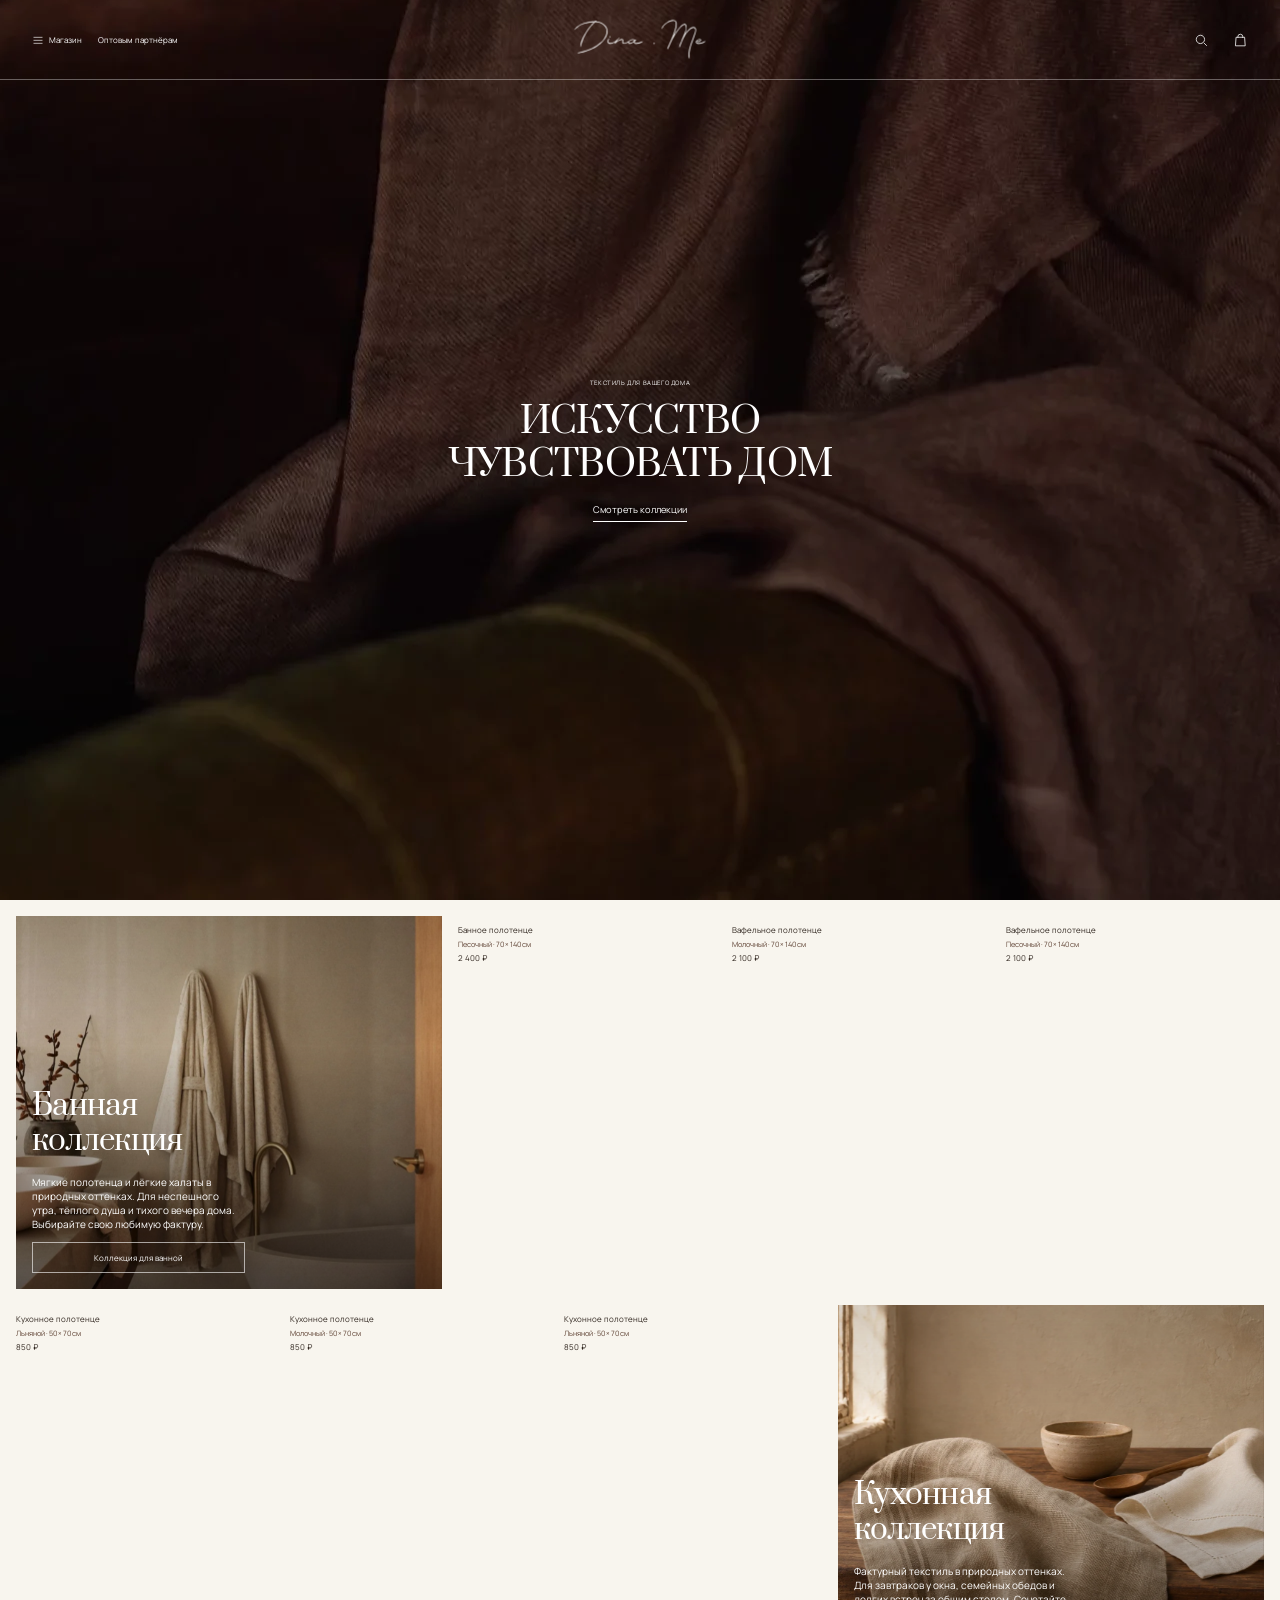
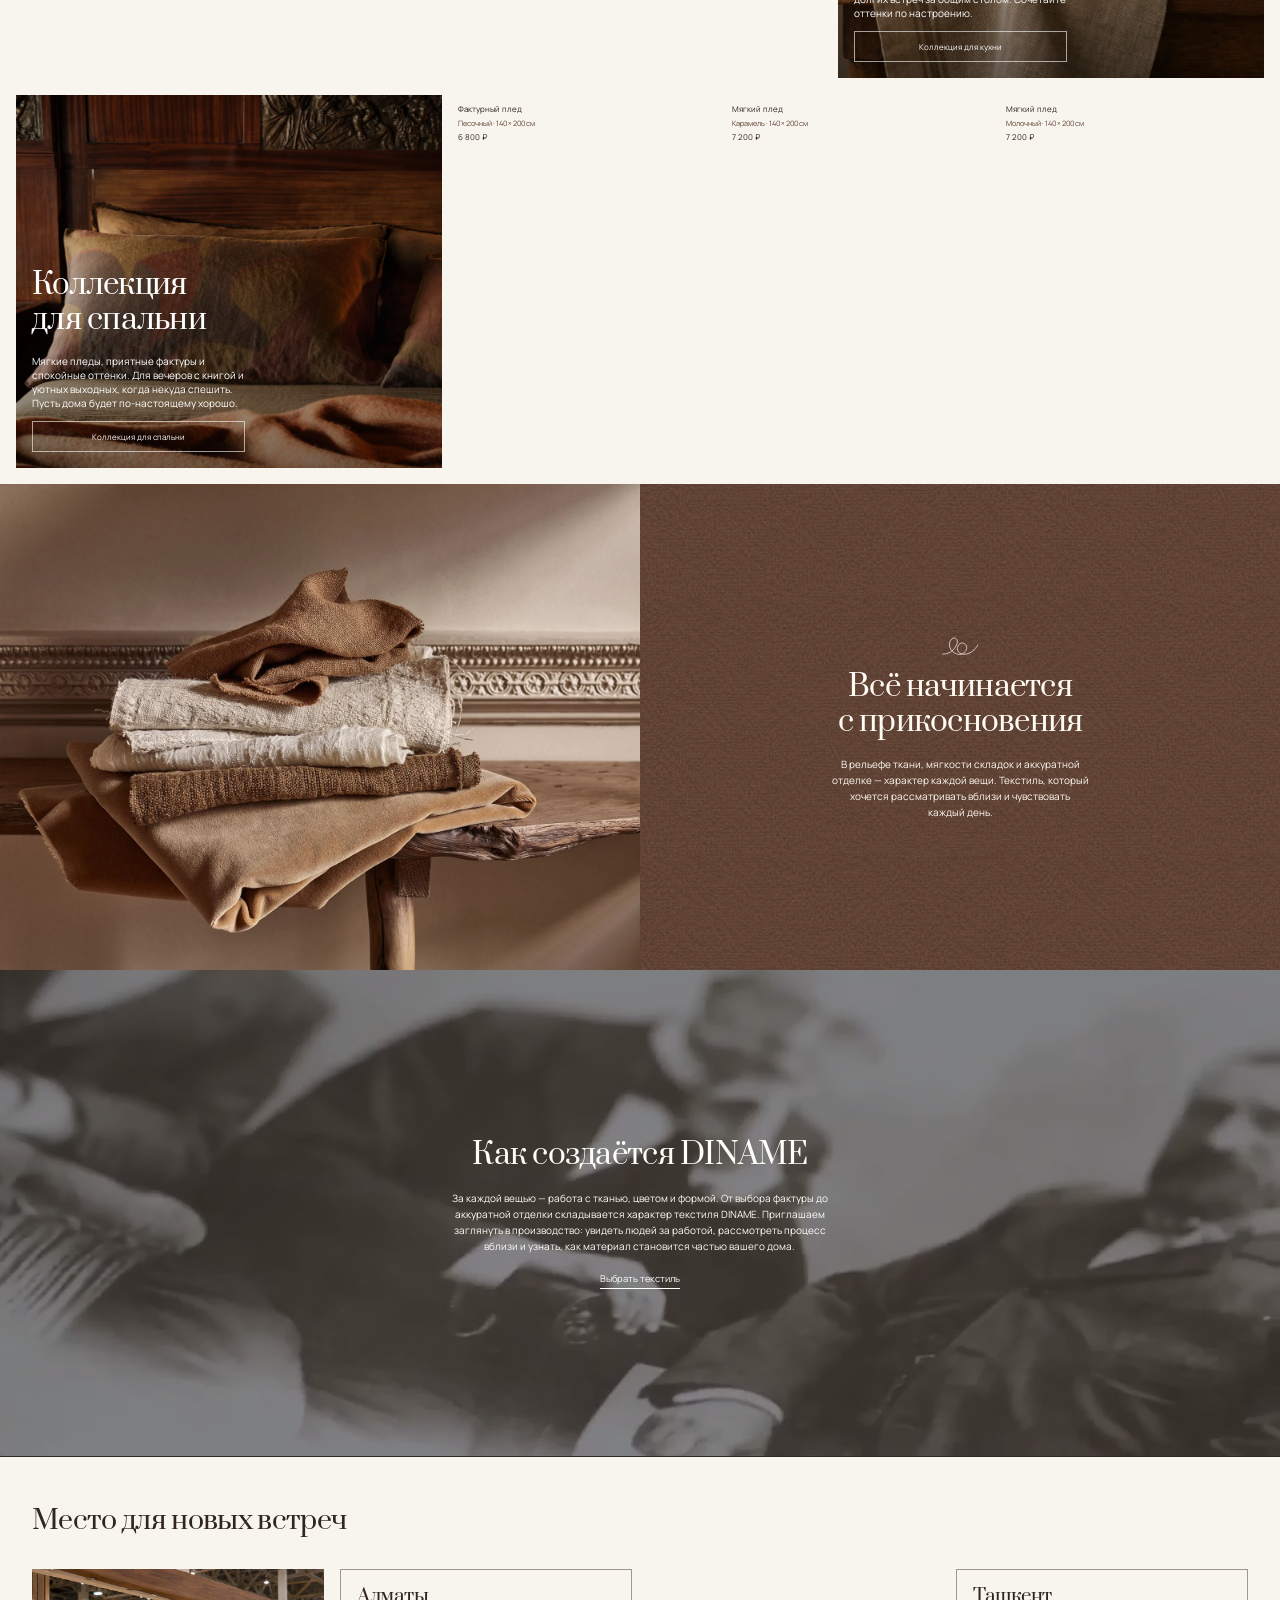
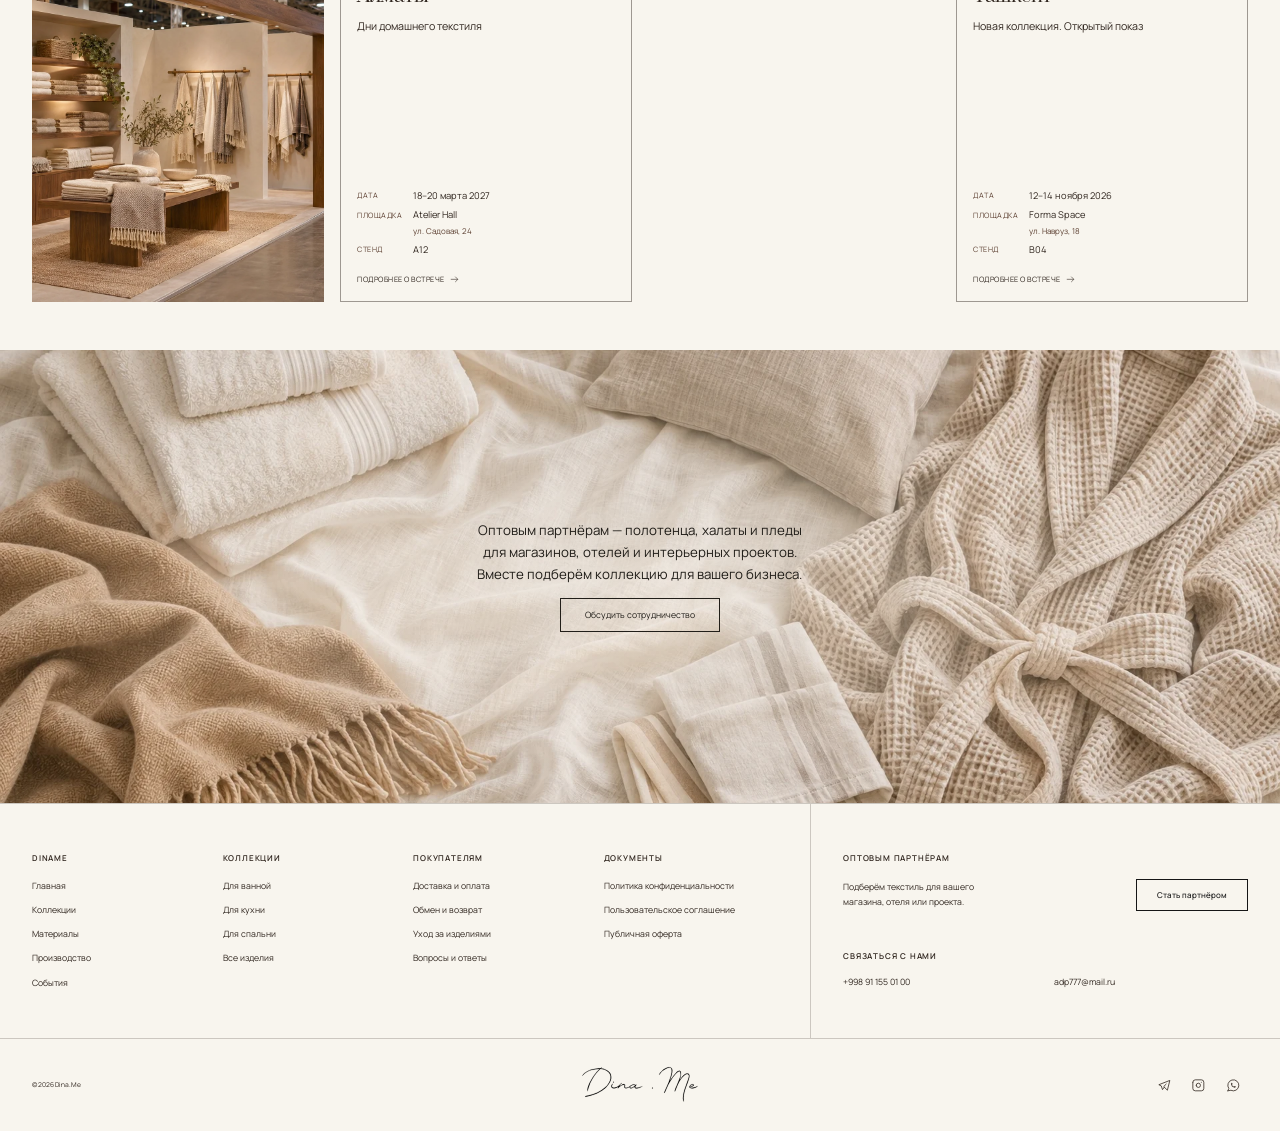
==== commit 6e58e2a4: "Update DINAME visual previews" ====
--- a/homepage/index.html
+++ b/homepage/index.html
@@ -9,11 +9,11 @@
 <script src="vendor/lenis.min.js?v=80f53e77f1c1" defer></script><script src="media-loader.js?v=0fb61ec1096d" defer></script><script src="app.js?v=6a7d3fa345ab" defer></script>
 <link rel="stylesheet" href="materials.css?v=eb94f19bb6cb">
 <script src="materials.js?v=3e218e113e5e" defer></script>
-<link rel="stylesheet" href="story.css?v=ca48c24f968e"><script defer src="story.js?v=a705079ca1cb"></script><link rel="stylesheet" href="closing.css?v=3798d30682e2"><script src="closing.js?v=fd491bf141a8" defer></script><link rel="stylesheet" href="wholesale.css?v=3d3e81373fe3"><script src="wholesale.js?v=585c6e04ad4e" defer></script><link rel="stylesheet" href="footer.css?v=555b5d0be758"><script defer src="footer.js?v=b5e35534e4c0"></script><link rel="preload" as="image" href="media/limonta-hero-poster.webp" fetchpriority="high"><link rel="stylesheet" href="desktop-polish.css?v=26896ef309bb"><link rel="stylesheet" href="layout.css?v=97fa23a5a351"><link rel="stylesheet" href="responsive.css?v=2873f88c9c56"></head>
+<link rel="stylesheet" href="story.css?v=ca48c24f968e"><script defer src="story.js?v=a705079ca1cb"></script><link rel="stylesheet" href="closing.css?v=3798d30682e2"><script src="closing.js?v=fd491bf141a8" defer></script><link rel="stylesheet" href="wholesale.css?v=3d3e81373fe3"><script src="wholesale.js?v=585c6e04ad4e" defer></script><link rel="stylesheet" href="footer.css?v=555b5d0be758"><script defer src="footer.js?v=b5e35534e4c0"></script><link rel="preload" as="image" href="media/limonta-hero-poster.webp" fetchpriority="high"><link rel="stylesheet" href="desktop-polish.css?v=26896ef309bb"><link rel="stylesheet" href="layout.css?v=97fa23a5a351"><link rel="stylesheet" href="responsive.css?v=192b32b5d869"></head>
 <body>
 <a class="skip" href="#collections">К коллекциям</a>
 <header class="header" id="header"><div class="page-container header-inner">
- <nav class="nav-left" aria-label="Основная навигация"><button type="button" class="shop"><svg viewBox="0 0 24 24" aria-hidden="true"><path d="M3 8h18M3 16h18"/></svg><span>Магазин</span></button><button type="button" class="partners" data-wholesale-open><span>Оптовым партнёрам</span></button></nav>
+ <nav class="nav-left" aria-label="Основная навигация"><button type="button" class="shop"><svg viewBox="0 0 24 24" aria-hidden="true"><path d="M3 6h18M3 12h18M3 18h18"/></svg><span>Магазин</span></button><button type="button" class="partners" data-wholesale-open><span>Оптовым партнёрам</span></button></nav>
  <a class="brand" href="#top" aria-label="Dina.Me — главная"><svg aria-hidden="true" focusable="false" xmlns="http://www.w3.org/2000/svg" viewBox="0 0 1328 438" fill="currentColor" stroke="currentColor" stroke-width="1.3" stroke-linejoin="round">
 <path d="M0 0 C-1.38 1.5 -1.38 1.5 -3 3 C-3.66 3 -4.32 3 -5 3 C-5.33 4.65 -5.66 6.3 -6 8 C-5.72 8.01 -5.72 8.01 -4.33 8.04 C29.74 10 63.3 25.97 86.54 50.65 C102.82 69.25 107.52 92.89 106 117 C102.31 147.98 84.36 176.22 64 199 C63.77 199.26 63.77 199.26 62.62 200.55 C53.24 211.05 43.61 221.06 32.52 229.79 C30.9 231.08 29.3 232.4 27.71 233.73 C11.73 246.97 -5.82 258.05 -24 268 C-24.95 268.52 -25.9 269.04 -26.87 269.57 C-68.67 292.27 -114.03 305.91 -160.44 315.62 C-161.04 315.75 -161.64 315.88 -162.25 316.01 C-178.63 319.44 -178.63 319.44 -184 316 C-184 315.34 -184 314.68 -184 314 C-172.81 310.24 -161.58 307.45 -150.05 304.98 C-79.43 289.72 -10.51 260.78 43 211 C44.39 209.79 45.79 208.58 47.19 207.38 C57.16 198.68 57.16 198.68 59 195 C59.66 195 60.32 195 61 195 C61.28 194.41 61.56 193.82 61.85 193.21 C62.91 191.17 64.04 189.51 65.47 187.71 C87.44 159.49 102.22 128.14 97.71 91.69 C95.56 79.35 88.59 66.26 80.45 56.8 C79 55 79 55 78.05 52.89 C76.71 50.49 75.46 50.15 73 49 C71.55 47.7 70.14 46.36 68.75 45 C49.65 27.21 18.27 14.42 -7.88 14.75 C-8.51 14.74 -9.15 14.73 -9.8 14.73 C-13.38 14.74 -15.96 15.08 -19 17 C-19 17.66 -19 18.32 -19 19 C-20.45 20.43 -20.45 20.43 -22.46 22.1 C-27.05 26 -31.31 30.17 -35.56 34.44 C-36.28 35.15 -36.99 35.86 -37.73 36.6 C-41.81 40.68 -45.7 44.86 -49.47 49.22 C-51.39 51.45 -53.38 53.6 -55.38 55.75 C-59.89 60.76 -63.91 66.05 -67.89 71.49 C-69.31 73.42 -70.77 75.34 -72.22 77.25 C-74.17 79.82 -76.08 82.41 -78 85 C-78.44 85.59 -78.87 86.18 -79.32 86.78 C-94.42 107.24 -106.59 129.34 -118 152 C-118.58 153.13 -119.15 154.26 -119.73 155.39 C-123.69 163.18 -127.35 171.05 -130.69 179.12 C-130.81 179.43 -130.81 179.43 -131.44 180.95 C-141.76 205.97 -149.58 232 -157 258 C-157.33 258 -157.66 258 -158 258 C-160.85 209.99 -129.48 155.84 -105.14 115.88 C-103.99 113.98 -102.86 112.08 -101.74 110.16 C-90.17 90.53 -77.21 71.86 -61.71 55.11 C-58.99 52.15 -56.48 49.1 -54 45.94 C-49.63 40.52 -44.8 35.61 -39.88 30.69 C-39.11 29.92 -38.35 29.16 -37.56 28.37 C-33.61 24.46 -29.62 20.71 -25.32 17.2 C-24 16 -24 16 -23 14 C-52.3 15.48 -80.54 18.66 -109 26 C-109.78 26.2 -110.56 26.39 -111.37 26.6 C-140.68 34.07 -168.84 47.27 -191 68 C-193.39 70.1 -195.79 72.19 -198.19 74.27 C-200 76 -200 76 -201.12 77.73 C-201.41 78.15 -201.7 78.57 -202 79 C-202.66 79 -203.32 79 -204 79 C-204.25 79.62 -204.5 80.24 -204.75 80.88 C-206.21 83.35 -207.38 83.95 -210 85 C-210 85.66 -210 86.32 -210 87 C-212.5 88.62 -212.5 88.62 -215 90 C-210.82 78.18 -200.55 67.8 -191 60 C-190.54 59.62 -190.08 59.25 -189.61 58.86 C-150.32 26.91 -99.34 14.47 -50 9 C-49.14 8.9 -48.27 8.79 -47.39 8.68 C-42.78 8.16 -38.25 7.95 -33.62 7.93 C-32.51 7.92 -31.41 7.91 -30.27 7.9 C-28 7.88 -25.73 7.89 -23.46 7.92 C-17.55 7.83 -13.85 7.5 -9.32 3.51 C-8.21 2.34 -7.1 1.18 -6 0 C-3.51 -1.25 -2.59 -0.78 0 0 Z " fill="currentColor" transform="translate(240,29)"/>
 <path d="M0 0 C6.29 6.45 9.53 15.33 9.98 24.28 C10.03 25.03 10.08 25.79 10.14 26.56 C11.21 57.51 0.03 88.11 -9.88 116.93 C-12.41 124.34 -14.73 131.8 -17.02 139.28 C-12.31 133.6 -7.92 127.81 -3.77 121.71 C-3.31 121.04 -2.84 120.36 -2.37 119.66 C-1.4 118.24 -0.44 116.83 0.52 115.42 C10.91 100.19 22.13 85.89 34.09 71.87 C36.62 68.9 39.1 65.91 41.54 62.87 C52.51 49.24 68.58 32.39 86.98 30.28 C91.2 30.14 94.72 30.72 98.23 33.15 C104.25 38.82 105.66 48.37 105.98 56.28 C106.02 56.99 106.06 57.7 106.1 58.43 C106.82 83.33 98.84 107.97 90.98 131.28 C91.16 131.03 91.16 131.03 92.06 129.77 C99.76 119.07 107.68 108.76 116.5 98.96 C118.62 96.55 120.66 94.06 122.68 91.57 C123.98 90.28 123.98 90.28 125.98 90.28 C125.98 89.62 125.98 88.96 125.98 88.28 C128.4 85.69 131.25 83.53 133.98 81.28 C134.26 81.04 134.26 81.04 135.69 79.86 C150.28 67.75 150.28 67.75 157.98 64.28 C158.62 63.97 159.26 63.67 159.91 63.36 C168.02 59.88 176.43 59.31 184.76 62.28 C192.1 65.57 195.03 70.96 197.98 78.28 C198.79 81.15 198.79 81.15 198.98 84.28 C199.04 85.06 199.1 85.84 199.17 86.64 C199.45 92.99 198.66 98.79 197.34 104.98 C197.16 105.81 196.99 106.64 196.8 107.49 C194.75 116.78 191.91 125.76 188.92 134.78 C188.77 135.23 188.77 135.23 188.02 137.5 C182.86 153.24 177.18 168.78 171.36 184.28 C171.25 184.55 171.25 184.55 170.74 185.92 C170.12 187.55 169.51 189.19 168.89 190.83 C155.36 226.81 142.29 263.02 136.98 301.28 C136.87 302.05 136.75 302.83 136.63 303.63 C134.64 317.44 133.77 331.89 135.49 345.77 C136.11 350.8 136.09 355.78 136.04 360.84 C136.04 361.3 136.04 361.3 136.03 363.61 C136.02 365.83 136 368.05 135.98 370.28 C123.38 354.41 126.89 324.62 128.75 305.97 C133.3 266.59 146.48 229.49 160.36 192.59 C197.5 93.84 197.5 93.84 189.29 75.46 C187 71.78 184.25 69.93 180.08 68.73 C169.88 66.53 161.04 70.22 152.42 75.53 C147.72 78.64 143.38 82.05 139.07 85.68 C136.98 87.28 136.98 87.28 133.98 88.28 C133.98 88.94 133.98 89.6 133.98 90.28 C132.65 91.55 132.65 91.55 130.73 93.09 C110.12 110.67 95.9 134.38 83.22 157.98 C81.98 160.27 80.72 162.54 79.44 164.81 C68.81 184.07 61.01 204.71 52.84 225.1 C51.81 227.68 50.77 230.27 49.73 232.85 C48.42 236.12 47.11 239.4 45.82 242.69 C45.22 244.18 44.62 245.67 44.03 247.16 C43.76 247.84 43.5 248.52 43.22 249.22 C41.91 252.48 40.75 255.04 37.98 257.28 C37.32 256.95 36.66 256.62 35.98 256.28 C36.39 249.35 37.64 243.33 40.05 236.83 C40.36 235.97 40.67 235.11 40.99 234.22 C44 225.99 47.37 217.93 50.86 209.9 C52.73 205.6 54.57 201.28 56.42 196.96 C56.8 196.08 57.18 195.19 57.57 194.28 C107.2 78.27 107.2 78.27 96.15 43.92 C95.01 41.34 94.24 39.94 91.98 38.28 C85.57 36.32 79.72 39.39 74.15 42.29 C66.56 46.46 60.28 51.66 54.39 57.99 C52.98 59.28 52.98 59.28 50.98 59.28 C50.98 59.94 50.98 60.6 50.98 61.28 C49.35 62.99 47.69 64.64 45.98 66.28 C37.79 74.61 30.65 83.63 23.69 92.99 C21.97 95.3 20.23 97.59 18.5 99.89 C10.7 110.28 3.47 120.95 -3.51 131.92 C-4.92 134.13 -6.37 136.32 -7.82 138.51 C-25.68 165.43 -39.88 194.46 -52.64 224.08 C-58.7 238.12 -64.84 252.14 -71.52 265.9 C-71.92 266.74 -72.31 267.59 -72.72 268.45 C-73.1 269.21 -73.48 269.97 -73.86 270.75 C-74.18 271.41 -74.51 272.08 -74.84 272.76 C-76.37 274.73 -77.6 274.91 -80.02 275.28 C-80.27 270.12 -79.74 266.77 -77.6 261.98 C-77.47 261.69 -77.47 261.69 -76.82 260.22 C-75.98 258.31 -75.13 256.42 -74.27 254.53 C-73.67 253.18 -73.08 251.84 -72.48 250.49 C-70.96 247.07 -69.43 243.64 -67.89 240.22 C-66.58 237.3 -65.28 234.36 -63.98 231.43 C-62.28 227.59 -60.57 223.76 -58.86 219.92 C-30.93 157.21 -30.93 157.21 -22.79 134.4 C-21.87 131.86 -20.93 129.32 -19.98 126.79 C-11.08 102.67 -3.36 78.66 0.98 53.28 C1.16 52.31 1.34 51.35 1.52 50.36 C2.26 45.41 2.24 40.46 2.28 35.47 C2.29 34.22 2.31 32.98 2.34 31.74 C2.54 23.23 1.61 16.13 -2.02 8.28 C-2.35 7.54 -2.67 6.8 -3.01 6.04 C-4.48 3.47 -6.25 3.18 -9.02 2.28 C-9.82 1.93 -10.63 1.58 -11.46 1.21 C-26.78 -4.39 -44.83 1.91 -59.02 8.28 C-75.29 15.95 -90.54 25.33 -104.02 37.28 C-104.85 38.01 -105.68 38.74 -106.53 39.5 C-115.16 47.61 -121.31 57.45 -127.64 67.38 C-128.06 68.03 -128.47 68.67 -128.89 69.34 C-129.67 70.56 -130.44 71.79 -131.2 73.02 C-133.81 77.17 -133.81 77.17 -136.02 78.28 C-133.93 58.54 -115.36 39.59 -100.82 27.59 C-81.9 12.49 -60.07 -1.93 -36.02 -6.72 C-35.37 -6.87 -34.73 -7.01 -34.06 -7.16 C-22.26 -9.24 -9.27 -7.91 0 0 Z " fill="currentColor" transform="translate(1012.01953125,31.72265625)"/>
--- a/homepage/responsive.css
+++ b/homepage/responsive.css
@@ -198,3 +198,6 @@
  .wholesale[data-composition=flatlay]::before{display:block;background:radial-gradient(ellipse at center,rgba(250,247,240,.82),rgba(250,247,240,.48) 55%,rgba(250,247,240,.12))}
  .wholesale[data-composition=flatlay] .wholesale-copy{padding:0 1.5rem}
 }
+
+/* On small phones search belongs in the future navigation drawer. */
+@media(max-width:440px){.header .nav-right .icon:first-child{display:none}}
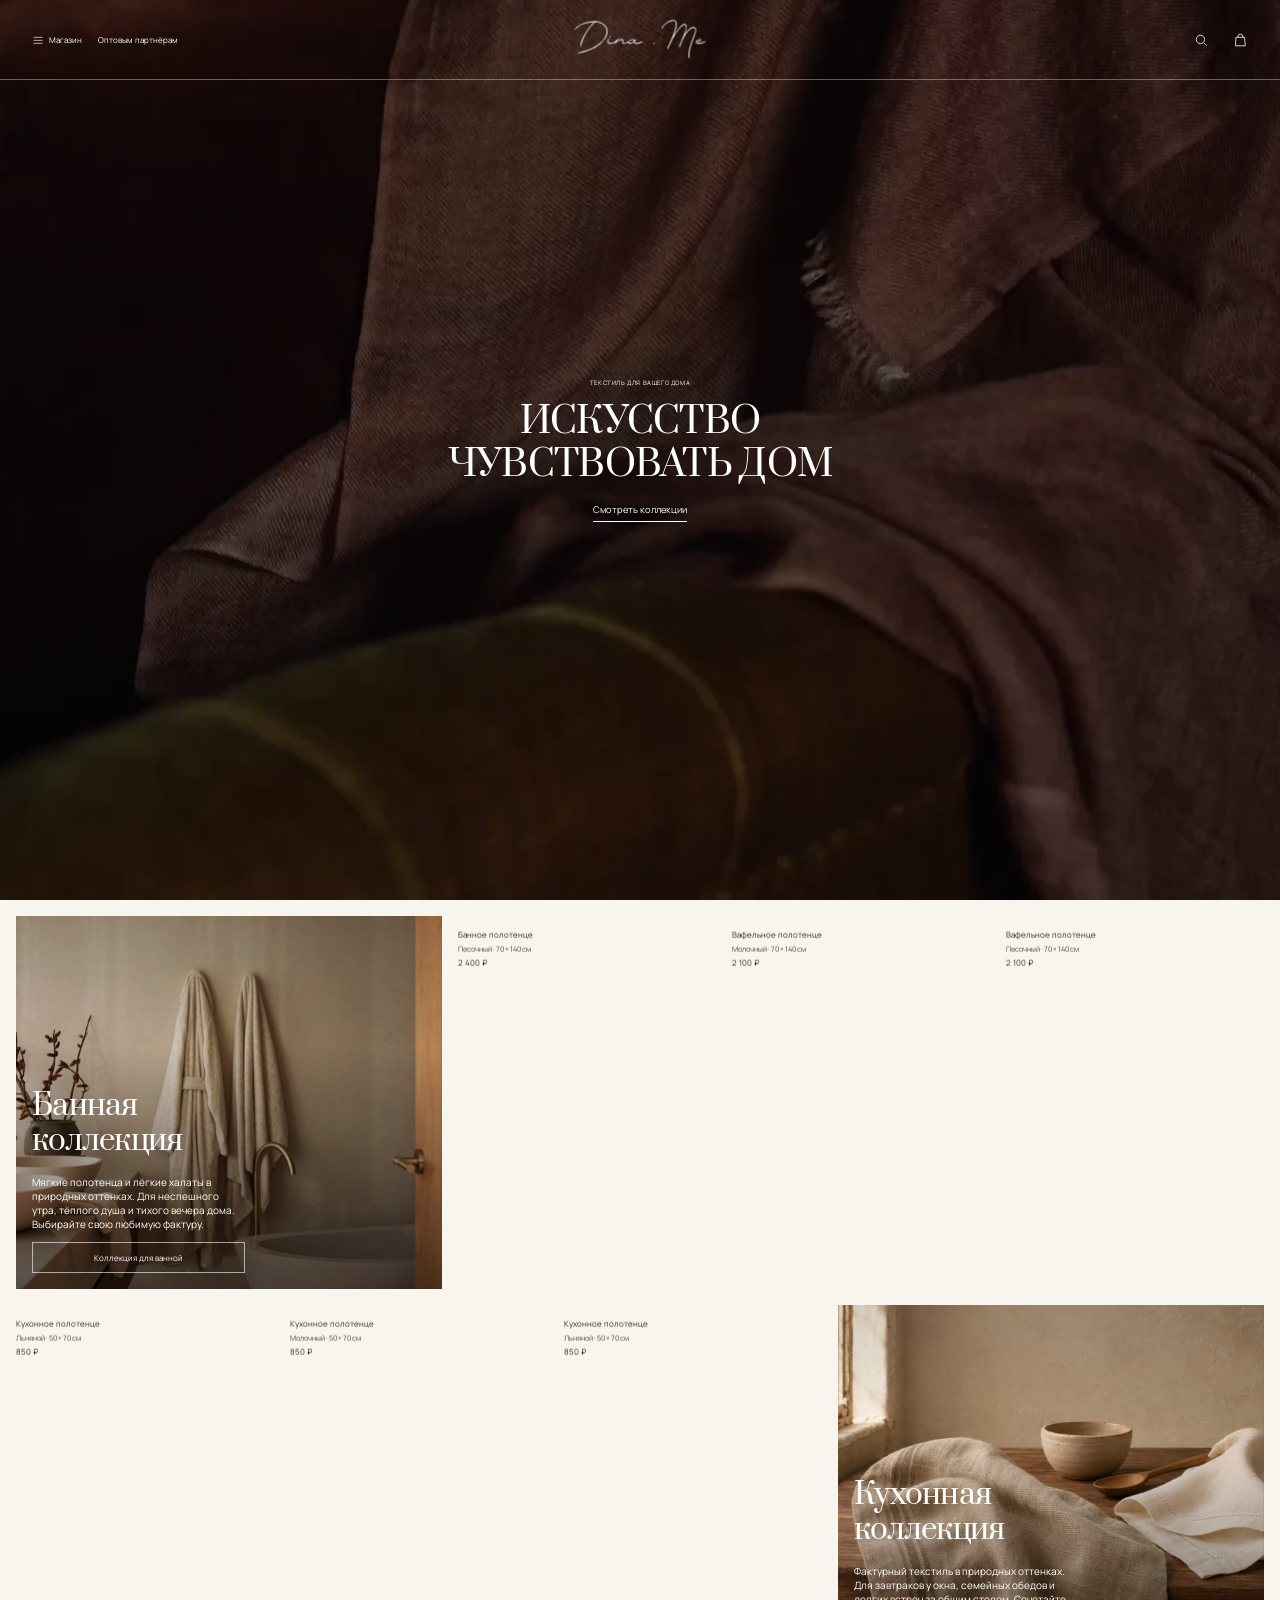
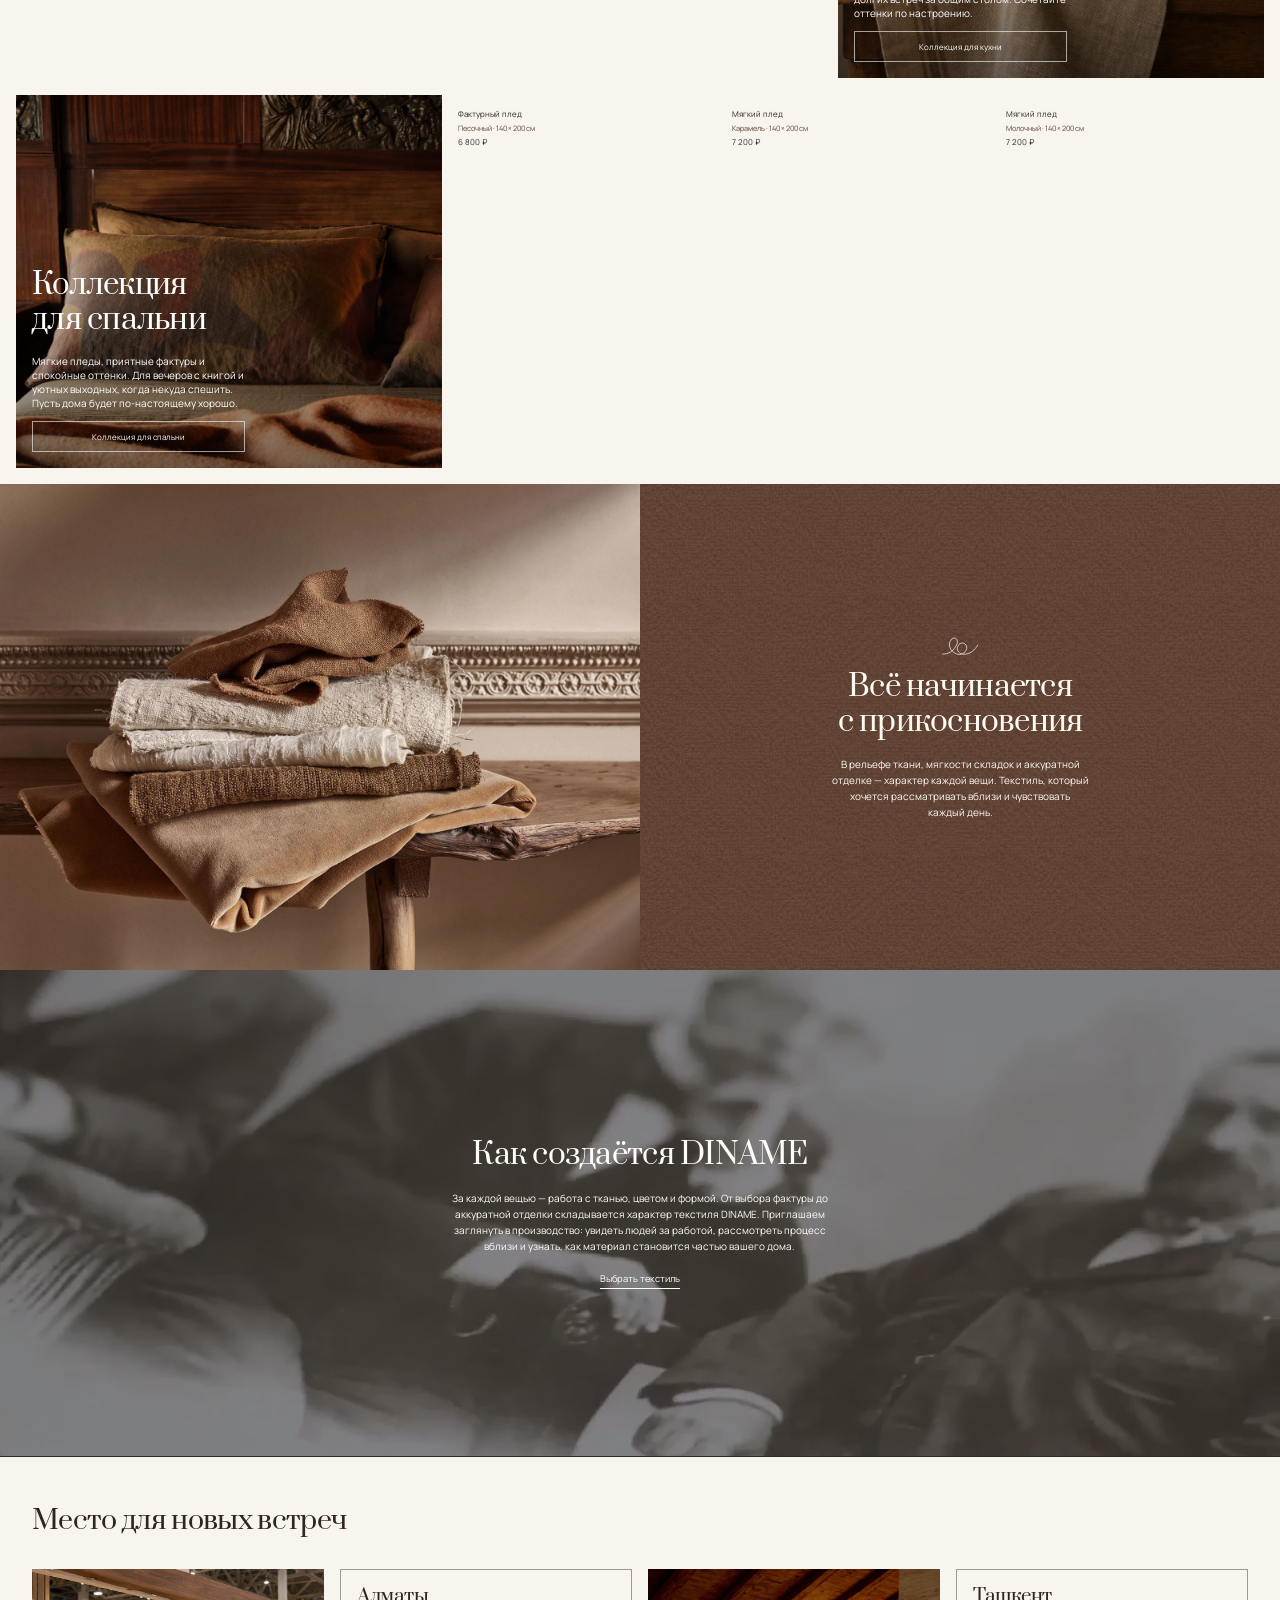
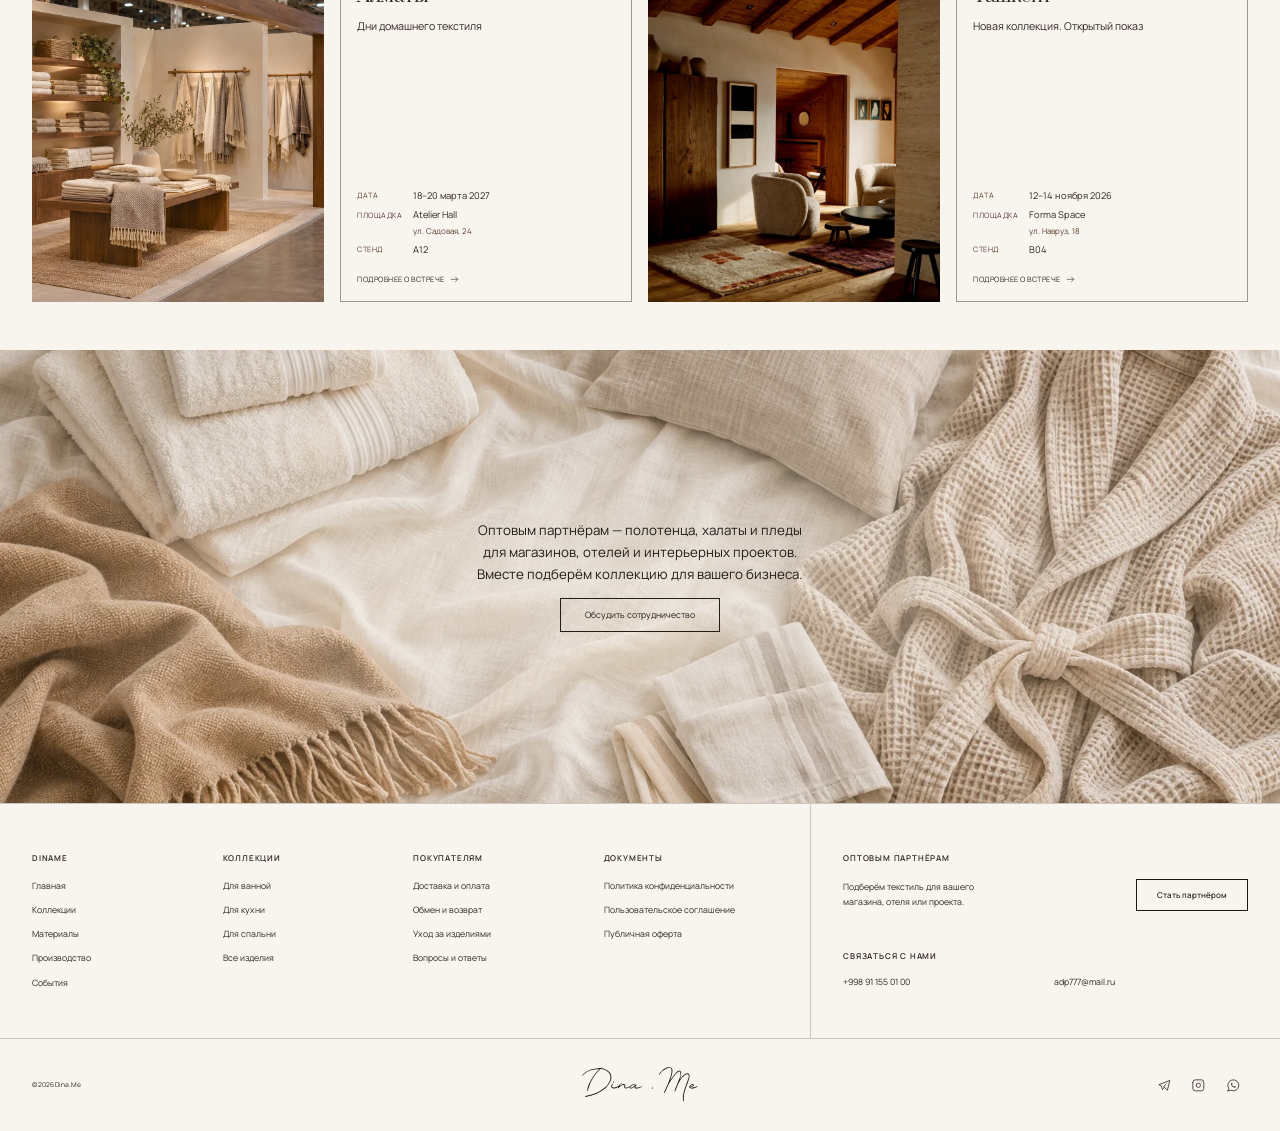
==== commit 2015289b: "Update DINAME visual previews" ====
--- a/homepage/index.html
+++ b/homepage/index.html
@@ -6,10 +6,10 @@
 <script src="desktop-scale.js?v=e0ac373e1883"></script>
 <meta name="description" content="DINAME — текстиль для дома: полотенца, халаты, кухонный текстиль и пледы. Коллекции для дома и оптовых партнёров.">
 <link rel="stylesheet" href="vendor/lenis.css?v=2f668ae84a66"><link rel="stylesheet" href="style.css?v=26bc556d492a">
-<script src="vendor/lenis.min.js?v=80f53e77f1c1" defer></script><script src="media-loader.js?v=0fb61ec1096d" defer></script><script src="app.js?v=6a7d3fa345ab" defer></script>
+<script src="vendor/lenis.min.js?v=80f53e77f1c1" defer></script><script src="media-loader.js?v=0fb61ec1096d" defer></script><script src="app.js?v=5e00f964b760" defer></script>
 <link rel="stylesheet" href="materials.css?v=eb94f19bb6cb">
 <script src="materials.js?v=3e218e113e5e" defer></script>
-<link rel="stylesheet" href="story.css?v=ca48c24f968e"><script defer src="story.js?v=a705079ca1cb"></script><link rel="stylesheet" href="closing.css?v=3798d30682e2"><script src="closing.js?v=fd491bf141a8" defer></script><link rel="stylesheet" href="wholesale.css?v=3d3e81373fe3"><script src="wholesale.js?v=585c6e04ad4e" defer></script><link rel="stylesheet" href="footer.css?v=555b5d0be758"><script defer src="footer.js?v=b5e35534e4c0"></script><link rel="preload" as="image" href="media/limonta-hero-poster.webp" fetchpriority="high"><link rel="stylesheet" href="desktop-polish.css?v=26896ef309bb"><link rel="stylesheet" href="layout.css?v=97fa23a5a351"><link rel="stylesheet" href="responsive.css?v=192b32b5d869"></head>
+<link rel="stylesheet" href="story.css?v=ca48c24f968e"><script defer src="story.js?v=a705079ca1cb"></script><link rel="stylesheet" href="closing.css?v=3798d30682e2"><script src="closing.js?v=fd491bf141a8" defer></script><link rel="stylesheet" href="wholesale.css?v=3d3e81373fe3"><script src="wholesale.js?v=585c6e04ad4e" defer></script><link rel="stylesheet" href="footer.css?v=555b5d0be758"><script defer src="footer.js?v=b5e35534e4c0"></script><link rel="preload" as="image" href="media/limonta-hero-poster.webp" fetchpriority="high"><link rel="stylesheet" href="desktop-polish.css?v=26896ef309bb"><link rel="stylesheet" href="layout.css?v=97fa23a5a351"><link rel="stylesheet" href="responsive.css?v=7d465c99f6a7"></head>
 <body>
 <a class="skip" href="#collections">К коллекциям</a>
 <header class="header" id="header"><div class="page-container header-inner">
@@ -120,7 +120,8 @@
 
 
 <dialog class="drawer" id="menu" aria-labelledby="menu-title" data-lenis-prevent><div class="dialog-head"><span id="menu-title">Магазин</span><button type="button" class="close" aria-label="Закрыть меню">×</button></div><nav class="category-nav"><a href="#bath">Для ванной <span>01</span></a><a href="#kitchen">Для кухни <span>02</span></a><a href="#bedroom">Для спальни <span>03</span></a></nav><div class="menu-bottom"><button type="button">Оптовым партнёрам ↗</button><button type="button" class="settings-link" data-open="settings">Настройки просмотра <kbd>Shift D</kbd></button></div></dialog>
-<dialog id="settings" class="settings" aria-labelledby="settings-title" data-lenis-prevent><div class="dialog-head"><h2 id="settings-title">Настройки просмотра</h2><button type="button" class="close" aria-label="Закрыть настройки">×</button></div><p class="hint">Открыть и закрыть — <kbd>Shift D</kbd></p><div class="settings-tabs" role="tablist" aria-label="Разделы настроек"><button type="button" role="tab" id="tab-general" aria-controls="panel-general" aria-selected="true" tabindex="0">Общее</button><button type="button" role="tab" id="tab-hero" aria-controls="panel-hero" aria-selected="false" tabindex="-1">Первый экран</button><button type="button" role="tab" id="tab-categories" aria-controls="panel-categories" aria-selected="false" tabindex="-1">Категории</button><button type="button" role="tab" id="tab-materials" aria-controls="panel-materials" aria-selected="false" tabindex="-1">Материалы</button><button type="button" role="tab" id="tab-events" aria-controls="panel-events" aria-selected="false" tabindex="-1">События</button><button type="button" role="tab" id="tab-partners" aria-controls="panel-partners" aria-selected="false" tabindex="-1">Партнёрам</button></div><section role="tabpanel" id="panel-general" aria-labelledby="tab-general"><fieldset><legend>Язык</legend><div class="options"><label class="recommended"><input type="radio" name="language" value="ru" checked><span>RU</span><em class="preferred-tag">Основной</em></label><label><input type="radio" name="language" value="en"><span>EN</span></label></div></fieldset><fieldset><legend>Шрифт заголовков</legend><div class="options"><label><input type="radio" name="font" value="prata" checked><span>Prata</span></label><label><input type="radio" name="font" value="forum"><span>Forum</span></label><label><input type="radio" name="font" value="cormorant"><span>Cormorant</span></label></div><p class="hint">Prata, Forum и Cormorant — варианты для сравнения.</p></fieldset><fieldset><legend>Палитра и сочетание</legend><div class="palette-row"><label class="choice"><input type="radio" name="palette" value="linen"><i class="swatch linen"></i><span>Молочный лён</span></label><div class="palette-combinations" role="group" aria-label="Сочетания: Молочный лён"><button type="button" data-for-palette="linen" data-colourway-button="1" aria-label="Молочный лён: Мягкий акцент" aria-pressed="false" title="Мягкий акцент">1</button><button type="button" data-for-palette="linen" data-colourway-button="2" aria-label="Молочный лён: Заметнее акцент" aria-pressed="false" title="Заметнее акцент">2</button></div></div><div class="palette-row"><label class="choice"><input type="radio" name="palette" value="walnut"><i class="swatch walnut"></i><span>Слоновая кость и орех</span></label><div class="palette-combinations" role="group" aria-label="Сочетания: Слоновая кость и орех"><button type="button" data-for-palette="walnut" data-colourway-button="1" aria-label="Слоновая кость и орех: Мягкий акцент" aria-pressed="false" title="Мягкий акцент">1</button><button type="button" data-for-palette="walnut" data-colourway-button="2" aria-label="Слоновая кость и орех: Заметнее акцент" aria-pressed="false" title="Заметнее акцент">2</button></div></div><p class="hint">1 — мягкий акцент · 2 — заметнее. Отличаются только оттенки фона снимков и шапки; расположение цветов сохраняется.</p></fieldset><fieldset><legend>Плотность сайта</legend><div class="options"><label class="recommended"><input type="radio" name="density" value="triple"><span>Компактный</span></label><label><input type="radio" name="density" value="large"><span>Просторный</span></label></div><p class="hint">Компактный: три товара и короткий блок материалов. Просторный: два товара и высокий блок материалов. Высота первого экрана выбирается отдельно.</p></fieldset><label class="motion-choice"><input type="checkbox" id="motion" checked> Плавная прокрутка и параллакс</label><button type="button" class="reset" id="reset">Сбросить настройки</button><p class="prototype-note">Визуальный прототип. Видео Frette / Society Limonta и фотографии других брендов используются для сравнения композиций. Названия, товары и цены демонстрационные.</p></section><section role="tabpanel" id="panel-hero" aria-labelledby="tab-hero" hidden><fieldset><legend>01 / Первый экран</legend><label class="choice preferred"><input type="radio" name="hero" value="armadillo"><span><b>Armadillo <em>Выбранный вариант</em></b><small>Минимализм · текст по центру</small></span></label><label class="choice"><input type="radio" name="hero" value="cocoon" checked><span><b>Cocoon</b><small>Во весь экран · крупный текст слева</small></span></label><label class="choice"><input type="radio" name="hero" value="frette"><span><b>Frette</b><small>Компактнее · текст и кнопка слева внизу</small></span></label></fieldset><fieldset><legend>Высота первого экрана</legend><div class="options"><label><input type="radio" name="height" value="full"><span>Во весь экран</span></label><label><input type="radio" name="height" value="compact"><span>Компактный</span></label></div></fieldset><fieldset><legend>Видео первого экрана</legend><label class="choice"><input type="radio" name="video" value="frette"><span><b>Frette</b><small>Текущий ролик</small></span></label><label class="recommended choice"><input type="radio" name="video" value="limonta"><span><b>Society Limonta</b><small>Видео с главной · кожаный диван</small></span><em class="preferred-tag">Основной</em></label></fieldset></section><section role="tabpanel" id="panel-categories" aria-labelledby="tab-categories" hidden><fieldset><legend>Товары на телефоне</legend><div class="options"><label><input type="radio" name="mobile-products" value="grid" checked><span>Три в ряд</span></label><label><input type="radio" name="mobile-products" value="rail"><span>Лента</span></label></div><p class="hint">До 600 px: все товары рядом или горизонтальная прокрутка. В просторном режиме — два товара.</p></fieldset><fieldset><legend>Фотографии товаров</legend><div class="options"><label><input type="radio" name="photo-study" value="all"><span>Единая съёмка</span></label><label><input type="radio" name="photo-study" value="original"><span>Как раньше</span></label></div><p class="hint">Полотенца для ванной, кухонный текстиль и пледы в едином стиле. Черновые изображения для выбора направления съёмки.</p></fieldset><label class="motion-choice"><input type="checkbox" id="sticky-products" checked> Прилипание карточек при прокрутке <em class="preferred-tag">Основной</em></label><fieldset><legend>Информация о товаре</legend><div class="options"><label class="recommended"><input type="radio" name="cardinfo" value="below"><span>Под фотографией</span><em class="preferred-tag">Основной</em></label><label><input type="radio" name="cardinfo" value="overlay"><span>На фотографии</span></label></div></fieldset><fieldset><legend>Размер текста в блоке</legend><div class="options"><label class="recommended"><input type="radio" name="categorytext" value="normal"><span>Обычный</span><em class="preferred-tag">Основной</em></label><label><input type="radio" name="categorytext" value="large"><span>Крупнее</span></label></div></fieldset><fieldset><legend>02 / Композиция категорий</legend><label class="choice"><input type="radio" name="category" value="split"><span><b>Два столбца</b><small>Заголовок и текст слева, кнопка справа</small></span></label><label class="recommended choice"><input type="radio" name="category" value="center"><span><b>Cocoon · центр</b><small>Заголовок по центру высоты категории</small></span><em class="preferred-tag">Основной</em></label></fieldset></section><section role="tabpanel" id="panel-materials" aria-labelledby="tab-materials" hidden><fieldset><legend>Фактура фона</legend><div class="texture-options"><label><input type="radio" name="material-texture" value="linen"><span><b>Лён</b><small>Тонкие натуральные волокна</small></span></label><label><input type="radio" name="material-texture" value="terry"><span><b>Махра</b><small>Мелкие мягкие петли</small></span></label></div></fieldset><fieldset><legend>Знак над текстом</legend><div class="options material-symbol-options"><label><input type="radio" name="material-mark" value="thread"><span><svg aria-hidden="true" viewBox="0 0 64 48"><path d="M3 33C12 33 19 29 24 21C33 7 20 1 15 12C9 27 30 41 40 29C49 18 33 8 28 20C22 34 47 42 61 18"/></svg>Нить</span></label><label><input type="radio" name="material-mark" value="knot"><span><svg aria-hidden="true" viewBox="0 0 64 48"><path d="M4 34C17 33 26 15 35 12C45 8 52 17 45 24C36 33 17 30 17 20C17 11 29 10 33 19C39 33 45 37 60 32"/></svg>Узел</span></label></div></fieldset><fieldset><legend>Начертание заголовка</legend><div class="options"><label><input type="radio" name="material-type" value="normal"><span>Обычное</span></label><label><input type="radio" name="material-type" value="italic"><span>Наклонная вторая строка</span></label></div></fieldset><a class="materials-preview-button" href="#materials">Посмотреть блок</a><p class="prototype-note">Фотография de Le Cuona — временный ориентир для съёмки. Текст — черновик подачи; состав и свойства изделий DINAME уточняются по материалам бренда.</p></section><section role="tabpanel" id="panel-events" aria-labelledby="tab-events" hidden><fieldset><legend>Композиция событий</legend><label class="choice"><input type="radio" name="event-layout" value="slider"><span><b>Лента · BENI</b><small>Места и фотографии в палитре DINAME</small></span></label><label class="choice"><input type="radio" name="event-layout" value="pair"><span><b>Два события · редакционная подача</b><small>Заголовок по центру, фотографии и подписи под ними</small></span></label><label class="choice recommended"><input type="radio" name="event-layout" value="alternating" checked><span><b>Фото + карточка <em class="preferred-tag">Основной</em></b><small>Выбранная композиция · небольшой заголовок · фон сайта</small></span></label><label class="choice"><input type="radio" name="event-layout" value="hidden"><span><b>Скрыть события</b></span></label></fieldset><a class="materials-preview-button" href="#events">Посмотреть блок</a><p class="prototype-note">Все пять событий, даты, площадки, адреса и стенды — вымышленные примеры для выбора дизайна. Фотографии и сгенерированные изображения служат визуальными ориентирами и не изображают события DINAME. Лента переключается по городам и кнопкам; прокрутка страницы свободная.</p></section><section role="tabpanel" id="panel-partners" aria-labelledby="tab-partners" hidden><fieldset><legend>Текст в блоке партнёров</legend><label class="choice"><input type="radio" name="wholesale-presentation" value="heading"><span><b>С заголовком</b><small>Компактный заголовок, описание и кнопка</small></span></label><label class="choice"><input type="radio" name="wholesale-presentation" value="minimal" checked><span><b>Без заголовка <em class="preferred-tag">Основной</em></b><small>Только описание для оптовых партнёров и кнопка</small></span></label></fieldset><a class="materials-preview-button" href="#partners">Посмотреть блок</a><p class="prototype-note">Контакты футера временно взяты с Great Kokand; телефон и почту DINAME нужно подтвердить. Сервисные и юридические страницы — черновые пункты.</p></section></dialog>
+<button type="button" class="mobile-preview-settings" aria-label="Настройки просмотра" aria-controls="settings">Вид</button>
+<dialog id="settings" class="settings" aria-labelledby="settings-title" data-lenis-prevent><div class="dialog-head"><h2 id="settings-title">Настройки просмотра</h2><button type="button" class="close" aria-label="Закрыть настройки">×</button></div><p class="hint">Открыть и закрыть — <kbd>Shift D</kbd></p><div class="settings-tabs" role="tablist" aria-label="Разделы настроек"><button type="button" role="tab" id="tab-general" aria-controls="panel-general" aria-selected="true" tabindex="0">Общее</button><button type="button" role="tab" id="tab-hero" aria-controls="panel-hero" aria-selected="false" tabindex="-1">Первый экран</button><button type="button" role="tab" id="tab-categories" aria-controls="panel-categories" aria-selected="false" tabindex="-1">Категории</button><button type="button" role="tab" id="tab-materials" aria-controls="panel-materials" aria-selected="false" tabindex="-1">Материалы</button><button type="button" role="tab" id="tab-events" aria-controls="panel-events" aria-selected="false" tabindex="-1">События</button><button type="button" role="tab" id="tab-partners" aria-controls="panel-partners" aria-selected="false" tabindex="-1">Партнёрам</button></div><section role="tabpanel" id="panel-general" aria-labelledby="tab-general"><fieldset><legend>Язык</legend><div class="options"><label class="recommended"><input type="radio" name="language" value="ru" checked><span>RU</span><em class="preferred-tag">Основной</em></label><label><input type="radio" name="language" value="en"><span>EN</span></label></div></fieldset><fieldset><legend>Шрифт заголовков</legend><div class="options"><label><input type="radio" name="font" value="prata" checked><span>Prata</span></label><label><input type="radio" name="font" value="forum"><span>Forum</span></label><label><input type="radio" name="font" value="cormorant"><span>Cormorant</span></label></div><p class="hint">Prata, Forum и Cormorant — варианты для сравнения.</p></fieldset><fieldset><legend>Палитра и сочетание</legend><div class="palette-row"><label class="choice"><input type="radio" name="palette" value="linen"><i class="swatch linen"></i><span>Молочный лён</span></label><div class="palette-combinations" role="group" aria-label="Сочетания: Молочный лён"><button type="button" data-for-palette="linen" data-colourway-button="1" aria-label="Молочный лён: Мягкий акцент" aria-pressed="false" title="Мягкий акцент">1</button><button type="button" data-for-palette="linen" data-colourway-button="2" aria-label="Молочный лён: Заметнее акцент" aria-pressed="false" title="Заметнее акцент">2</button></div></div><div class="palette-row"><label class="choice"><input type="radio" name="palette" value="walnut"><i class="swatch walnut"></i><span>Слоновая кость и орех</span></label><div class="palette-combinations" role="group" aria-label="Сочетания: Слоновая кость и орех"><button type="button" data-for-palette="walnut" data-colourway-button="1" aria-label="Слоновая кость и орех: Мягкий акцент" aria-pressed="false" title="Мягкий акцент">1</button><button type="button" data-for-palette="walnut" data-colourway-button="2" aria-label="Слоновая кость и орех: Заметнее акцент" aria-pressed="false" title="Заметнее акцент">2</button></div></div><p class="hint">1 — мягкий акцент · 2 — заметнее. Отличаются только оттенки фона снимков и шапки; расположение цветов сохраняется.</p></fieldset><fieldset><legend>Плотность сайта</legend><div class="options"><label class="recommended"><input type="radio" name="density" value="triple"><span>Компактный</span></label><label><input type="radio" name="density" value="large"><span>Просторный</span></label></div><p class="hint">Компактный: три товара и короткий блок материалов. Просторный: два товара и высокий блок материалов. Высота первого экрана выбирается отдельно.</p></fieldset><label class="motion-choice"><input type="checkbox" id="motion" checked> Плавная прокрутка и параллакс</label><button type="button" class="reset" id="reset">Сбросить настройки</button><p class="prototype-note">Визуальный прототип. Видео Frette / Society Limonta и фотографии других брендов используются для сравнения композиций. Названия, товары и цены демонстрационные.</p></section><section role="tabpanel" id="panel-hero" aria-labelledby="tab-hero" hidden><fieldset><legend>01 / Первый экран</legend><label class="choice preferred"><input type="radio" name="hero" value="armadillo"><span><b>Armadillo <em>Выбранный вариант</em></b><small>Минимализм · текст по центру</small></span></label><label class="choice"><input type="radio" name="hero" value="cocoon" checked><span><b>Cocoon</b><small>Во весь экран · крупный текст слева</small></span></label><label class="choice"><input type="radio" name="hero" value="frette"><span><b>Frette</b><small>Компактнее · текст и кнопка слева внизу</small></span></label></fieldset><fieldset><legend>Высота первого экрана</legend><div class="options"><label><input type="radio" name="height" value="full"><span>Во весь экран</span></label><label><input type="radio" name="height" value="compact"><span>Компактный</span></label></div></fieldset><fieldset><legend>Видео первого экрана</legend><label class="choice"><input type="radio" name="video" value="frette"><span><b>Frette</b><small>Текущий ролик</small></span></label><label class="recommended choice"><input type="radio" name="video" value="limonta"><span><b>Society Limonta</b><small>Видео с главной · кожаный диван</small></span><em class="preferred-tag">Основной</em></label></fieldset></section><section role="tabpanel" id="panel-categories" aria-labelledby="tab-categories" hidden><fieldset><legend>Товары на телефоне</legend><div class="options"><label><input type="radio" name="mobile-products" value="grid" checked><span>По одной в строку</span></label><label><input type="radio" name="mobile-products" value="rail"><span>Лента</span></label></div><p class="hint">До 600 px: товары друг под другом или горизонтальная лента.</p></fieldset><fieldset><legend>Фотографии товаров</legend><div class="options"><label><input type="radio" name="photo-study" value="all"><span>Единая съёмка</span></label><label><input type="radio" name="photo-study" value="original"><span>Как раньше</span></label></div><p class="hint">Полотенца для ванной, кухонный текстиль и пледы в едином стиле. Черновые изображения для выбора направления съёмки.</p></fieldset><label class="motion-choice"><input type="checkbox" id="sticky-products" checked> Прилипание карточек при прокрутке <em class="preferred-tag">Основной</em></label><fieldset><legend>Информация о товаре</legend><div class="options"><label class="recommended"><input type="radio" name="cardinfo" value="below"><span>Под фотографией</span><em class="preferred-tag">Основной</em></label><label><input type="radio" name="cardinfo" value="overlay"><span>На фотографии</span></label></div></fieldset><fieldset><legend>Размер текста в блоке</legend><div class="options"><label class="recommended"><input type="radio" name="categorytext" value="normal"><span>Обычный</span><em class="preferred-tag">Основной</em></label><label><input type="radio" name="categorytext" value="large"><span>Крупнее</span></label></div></fieldset><fieldset><legend>02 / Композиция категорий</legend><label class="choice"><input type="radio" name="category" value="split"><span><b>Два столбца</b><small>Заголовок и текст слева, кнопка справа</small></span></label><label class="recommended choice"><input type="radio" name="category" value="center"><span><b>Cocoon · центр</b><small>Заголовок по центру высоты категории</small></span><em class="preferred-tag">Основной</em></label></fieldset></section><section role="tabpanel" id="panel-materials" aria-labelledby="tab-materials" hidden><fieldset><legend>Фактура фона</legend><div class="texture-options"><label><input type="radio" name="material-texture" value="linen"><span><b>Лён</b><small>Тонкие натуральные волокна</small></span></label><label><input type="radio" name="material-texture" value="terry"><span><b>Махра</b><small>Мелкие мягкие петли</small></span></label></div></fieldset><fieldset><legend>Знак над текстом</legend><div class="options material-symbol-options"><label><input type="radio" name="material-mark" value="thread"><span><svg aria-hidden="true" viewBox="0 0 64 48"><path d="M3 33C12 33 19 29 24 21C33 7 20 1 15 12C9 27 30 41 40 29C49 18 33 8 28 20C22 34 47 42 61 18"/></svg>Нить</span></label><label><input type="radio" name="material-mark" value="knot"><span><svg aria-hidden="true" viewBox="0 0 64 48"><path d="M4 34C17 33 26 15 35 12C45 8 52 17 45 24C36 33 17 30 17 20C17 11 29 10 33 19C39 33 45 37 60 32"/></svg>Узел</span></label></div></fieldset><fieldset><legend>Начертание заголовка</legend><div class="options"><label><input type="radio" name="material-type" value="normal"><span>Обычное</span></label><label><input type="radio" name="material-type" value="italic"><span>Наклонная вторая строка</span></label></div></fieldset><a class="materials-preview-button" href="#materials">Посмотреть блок</a><p class="prototype-note">Фотография de Le Cuona — временный ориентир для съёмки. Текст — черновик подачи; состав и свойства изделий DINAME уточняются по материалам бренда.</p></section><section role="tabpanel" id="panel-events" aria-labelledby="tab-events" hidden><fieldset><legend>Композиция событий</legend><label class="choice"><input type="radio" name="event-layout" value="slider"><span><b>Лента · BENI</b><small>Места и фотографии в палитре DINAME</small></span></label><label class="choice"><input type="radio" name="event-layout" value="pair"><span><b>Два события · редакционная подача</b><small>Заголовок по центру, фотографии и подписи под ними</small></span></label><label class="choice recommended"><input type="radio" name="event-layout" value="alternating" checked><span><b>Фото + карточка <em class="preferred-tag">Основной</em></b><small>Выбранная композиция · небольшой заголовок · фон сайта</small></span></label><label class="choice"><input type="radio" name="event-layout" value="hidden"><span><b>Скрыть события</b></span></label></fieldset><a class="materials-preview-button" href="#events">Посмотреть блок</a><p class="prototype-note">Все пять событий, даты, площадки, адреса и стенды — вымышленные примеры для выбора дизайна. Фотографии и сгенерированные изображения служат визуальными ориентирами и не изображают события DINAME. Лента переключается по городам и кнопкам; прокрутка страницы свободная.</p></section><section role="tabpanel" id="panel-partners" aria-labelledby="tab-partners" hidden><fieldset><legend>Текст в блоке партнёров</legend><label class="choice"><input type="radio" name="wholesale-presentation" value="heading"><span><b>С заголовком</b><small>Компактный заголовок, описание и кнопка</small></span></label><label class="choice"><input type="radio" name="wholesale-presentation" value="minimal" checked><span><b>Без заголовка <em class="preferred-tag">Основной</em></b><small>Только описание для оптовых партнёров и кнопка</small></span></label></fieldset><a class="materials-preview-button" href="#partners">Посмотреть блок</a><p class="prototype-note">Контакты футера временно взяты с Great Kokand; телефон и почту DINAME нужно подтвердить. Сервисные и юридические страницы — черновые пункты.</p></section></dialog>
 
 
 
--- a/homepage/responsive.css
+++ b/homepage/responsive.css
@@ -188,8 +188,8 @@
  [data-density][data-category] .collections .category-description{font-size:.9375rem;line-height:1.55}
 }
 @media(max-width:600px){
- [data-mobile-products=grid] .collection-products{display:grid;grid-template-columns:repeat(3,minmax(0,1fr));gap:.625rem;overflow:visible;padding-bottom:0;scroll-snap-type:none}
- [data-mobile-products=grid][data-density=large] .collection-products{grid-template-columns:repeat(2,minmax(0,1fr))}
+ [data-mobile-products=grid] .collection-products{display:grid;grid-template-columns:minmax(0,1fr);gap:1.5rem;overflow:visible;padding-bottom:0;scroll-snap-type:none}
+ [data-mobile-products=grid][data-density=large] .collection-products{grid-template-columns:minmax(0,1fr)}
  [data-mobile-products=grid] .collections .collection-products .product-card{min-width:0;flex-basis:auto}
  [data-mobile-products=grid][data-cardinfo=overlay] .collections .collection-products .product-card{aspect-ratio:auto;min-height:19rem}
  [data-mobile-products=grid][data-cardinfo=overlay] .collections .product-info{padding:.5rem}
@@ -201,3 +201,8 @@
 
 /* On small phones search belongs in the future navigation drawer. */
 @media(max-width:440px){.header .nav-right .icon:first-child{display:none}}
+
+.mobile-preview-settings{display:none}
+@media(max-width:600px){
+ .mobile-preview-settings{display:grid;place-items:center;position:fixed;right:1rem;bottom:max(1rem,env(safe-area-inset-bottom));z-index:35;min-width:2.75rem;min-height:2.75rem;padding:.5rem;border:1px solid var(--panel);background:var(--paper);color:var(--ink);font-size:.75rem}
+}
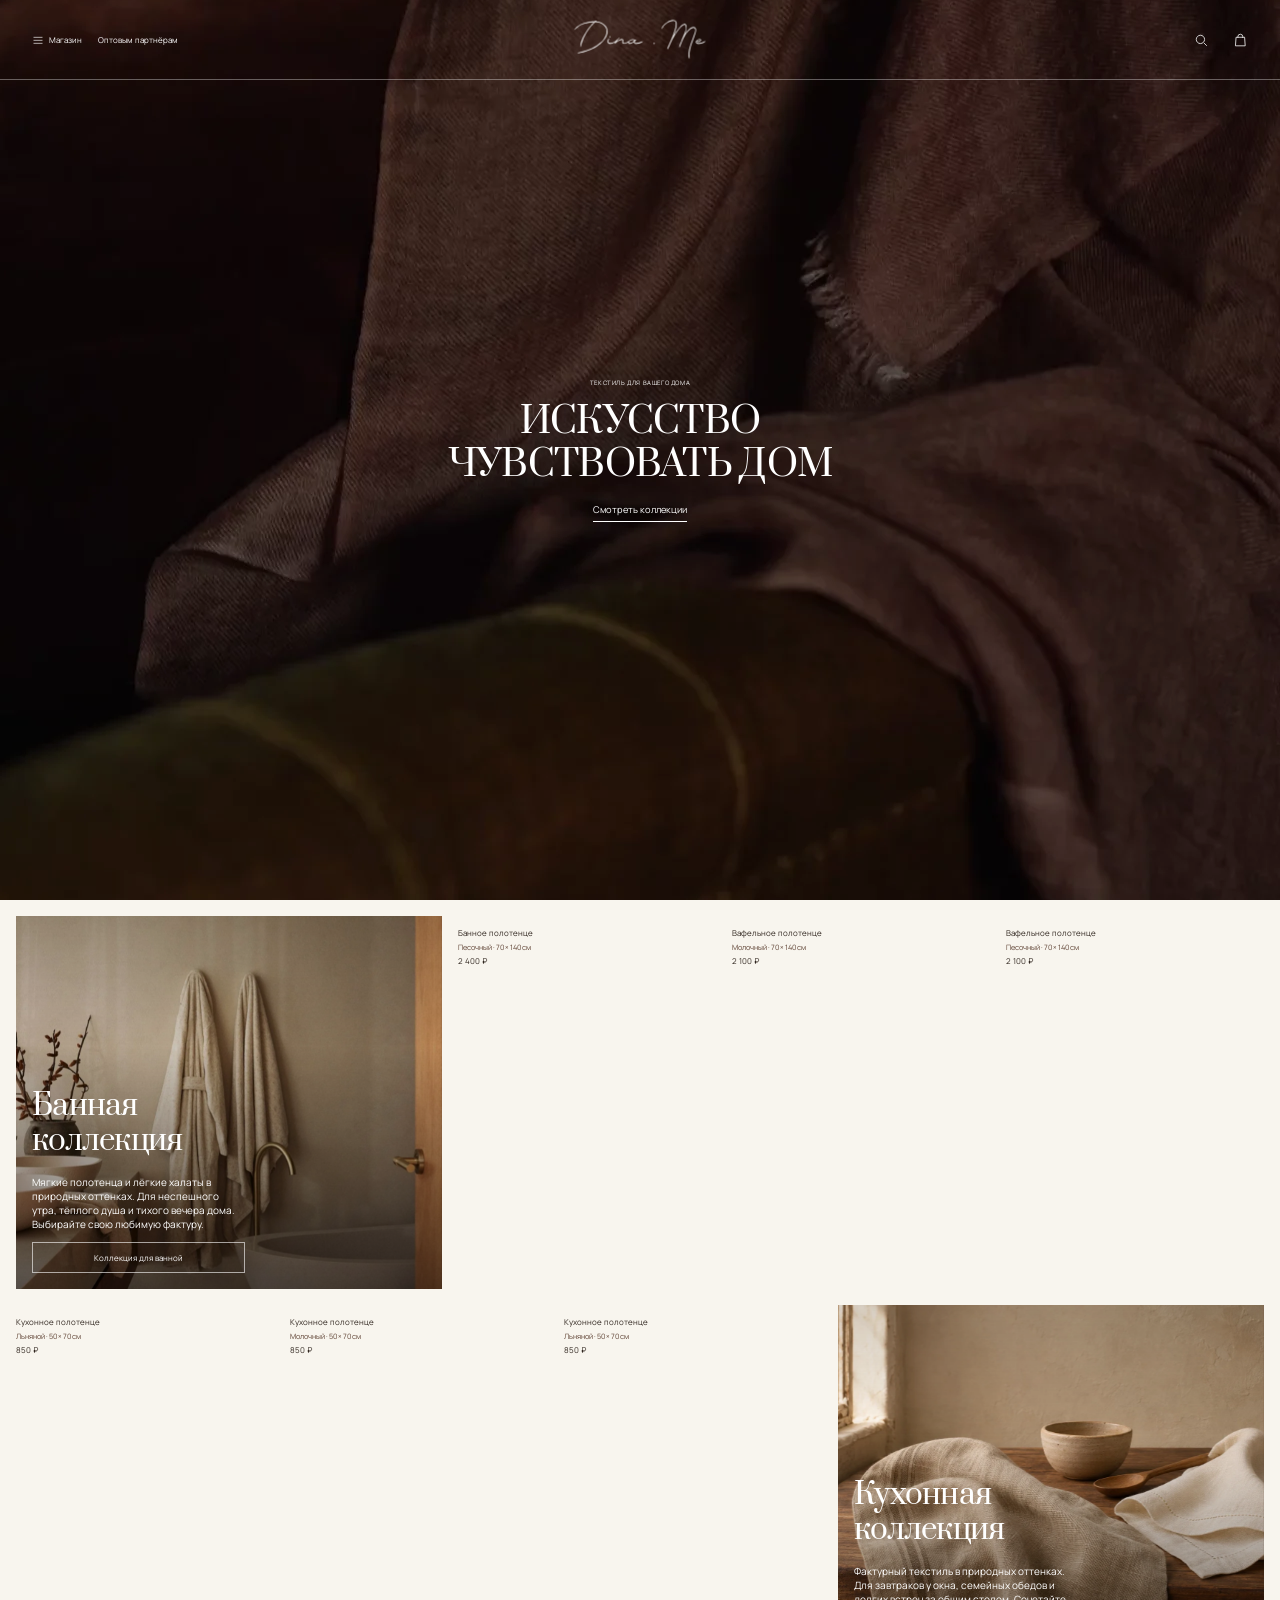
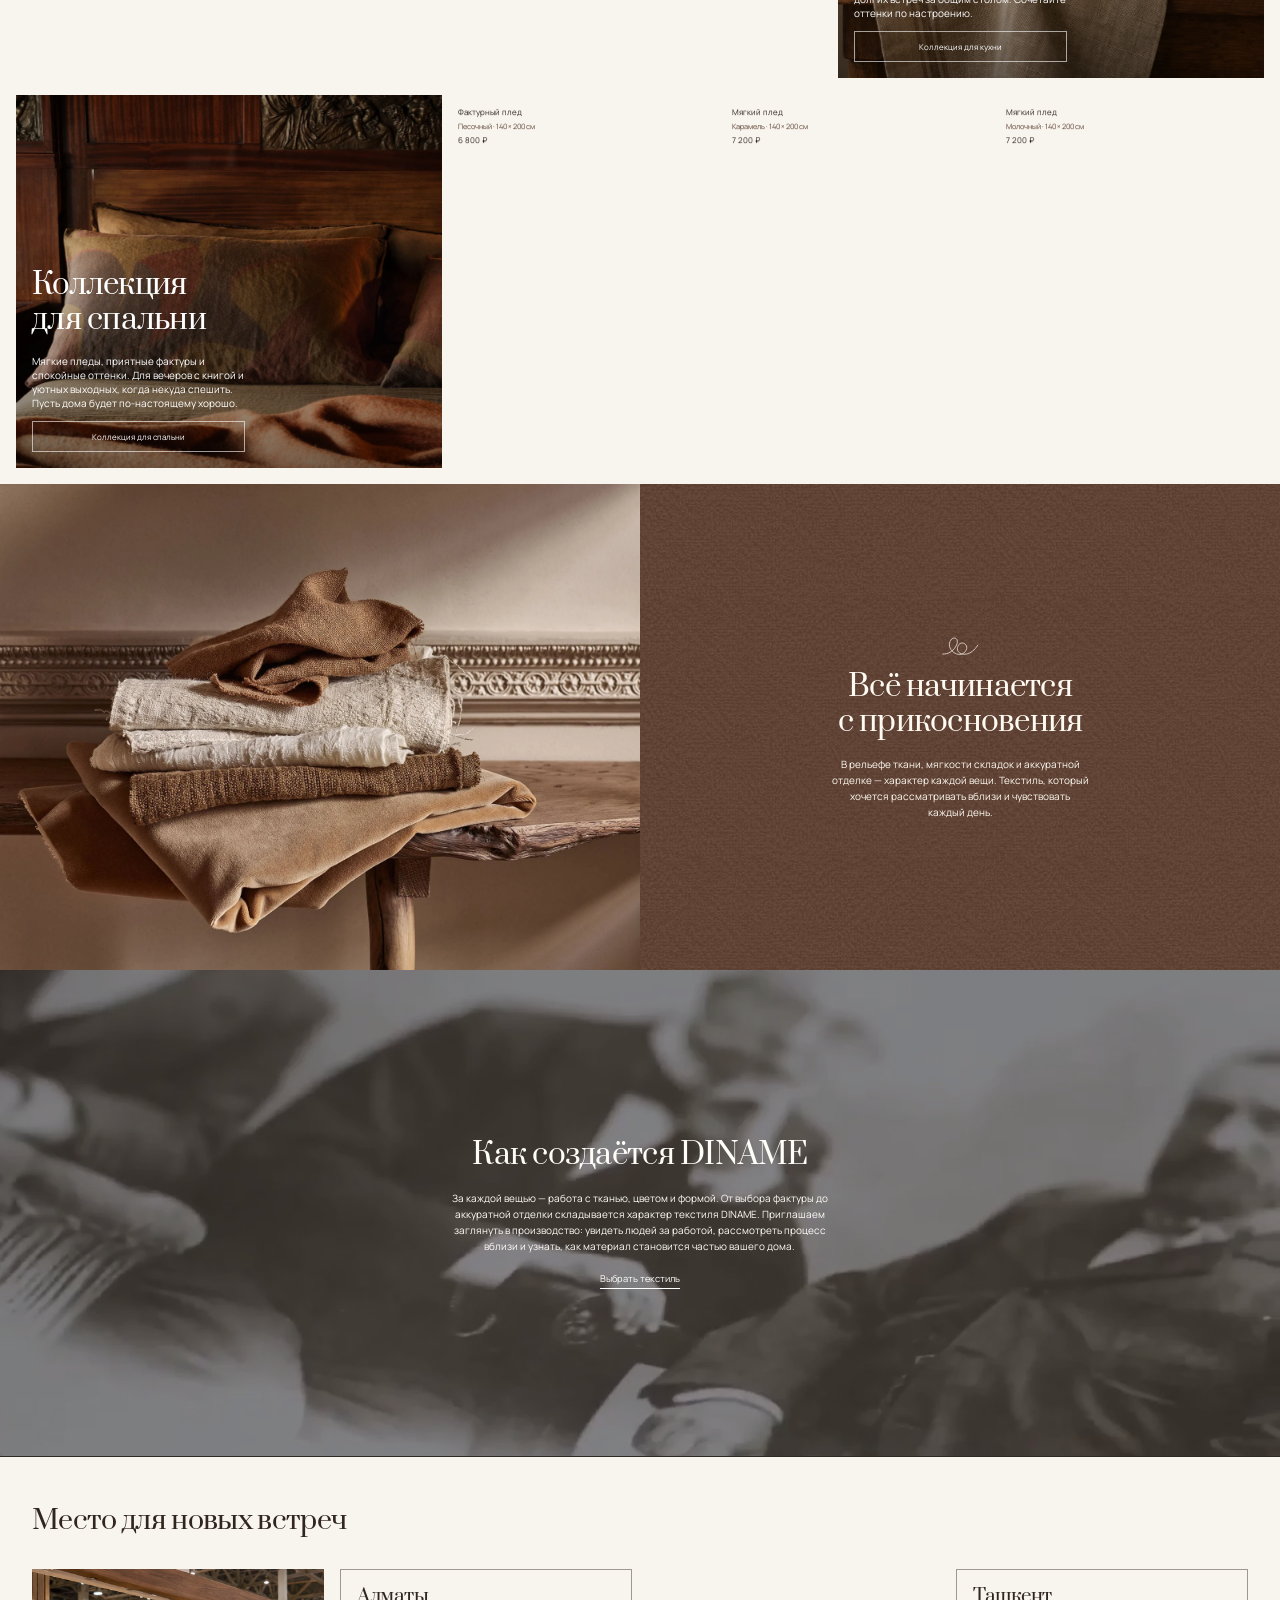
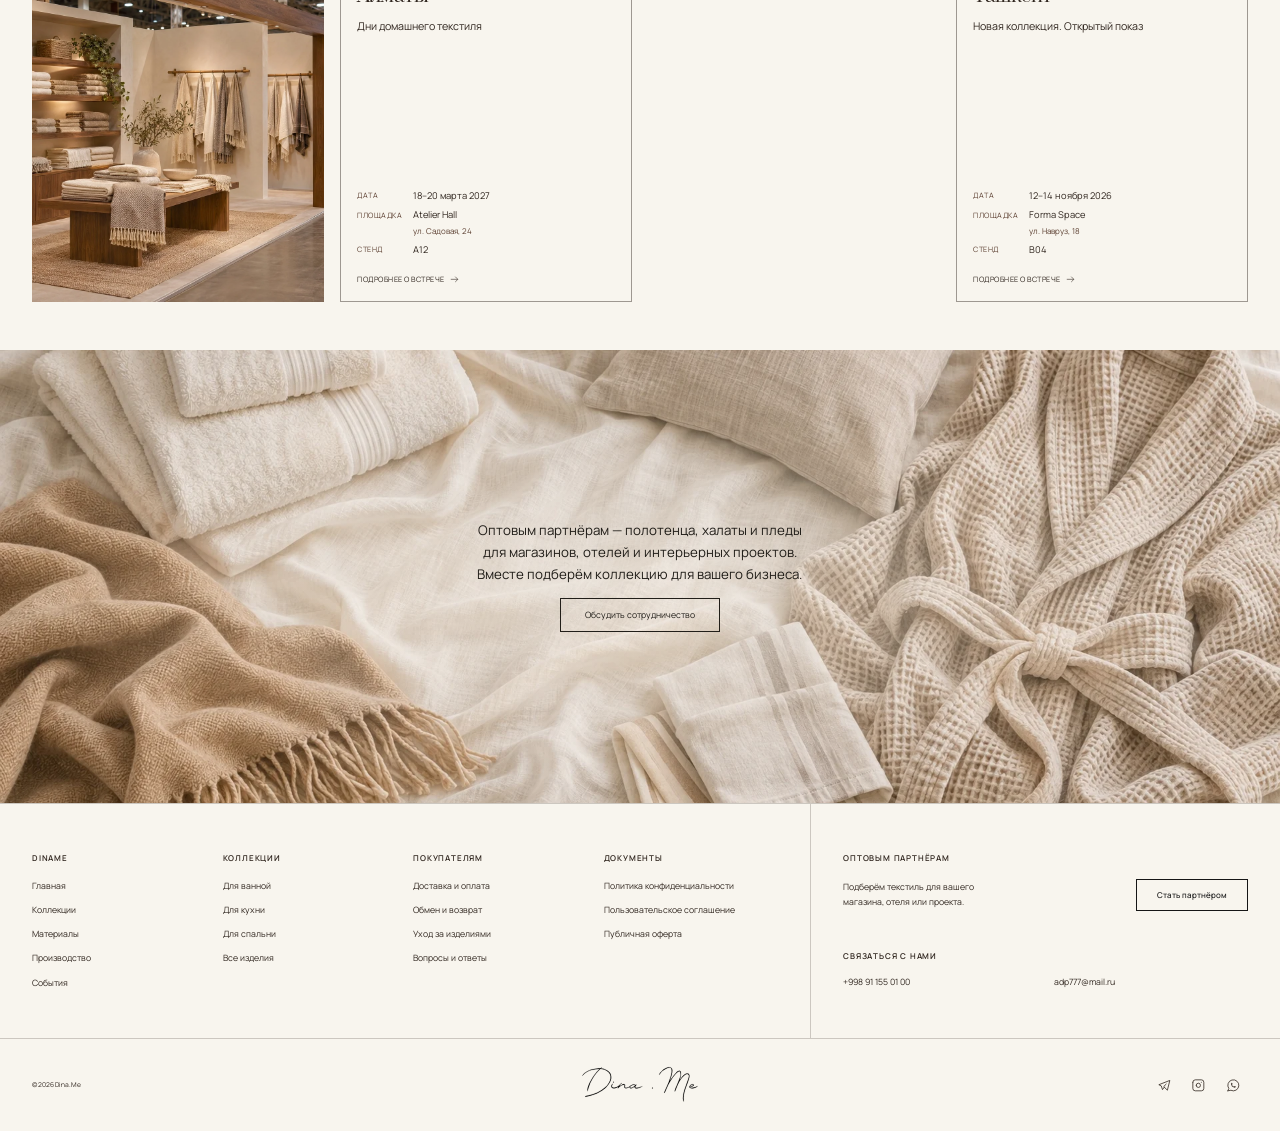
==== commit adadedf1: "Update DINAME visual previews" ====
--- a/homepage/index.html
+++ b/homepage/index.html
@@ -6,10 +6,10 @@
 <script src="desktop-scale.js?v=e0ac373e1883"></script>
 <meta name="description" content="DINAME — текстиль для дома: полотенца, халаты, кухонный текстиль и пледы. Коллекции для дома и оптовых партнёров.">
 <link rel="stylesheet" href="vendor/lenis.css?v=2f668ae84a66"><link rel="stylesheet" href="style.css?v=26bc556d492a">
-<script src="vendor/lenis.min.js?v=80f53e77f1c1" defer></script><script src="media-loader.js?v=0fb61ec1096d" defer></script><script src="app.js?v=5e00f964b760" defer></script>
+<script src="vendor/lenis.min.js?v=80f53e77f1c1" defer></script><script src="media-loader.js?v=0fb61ec1096d" defer></script><script src="app.js?v=670c2dc219b5" defer></script>
 <link rel="stylesheet" href="materials.css?v=eb94f19bb6cb">
 <script src="materials.js?v=3e218e113e5e" defer></script>
-<link rel="stylesheet" href="story.css?v=ca48c24f968e"><script defer src="story.js?v=a705079ca1cb"></script><link rel="stylesheet" href="closing.css?v=3798d30682e2"><script src="closing.js?v=fd491bf141a8" defer></script><link rel="stylesheet" href="wholesale.css?v=3d3e81373fe3"><script src="wholesale.js?v=585c6e04ad4e" defer></script><link rel="stylesheet" href="footer.css?v=555b5d0be758"><script defer src="footer.js?v=b5e35534e4c0"></script><link rel="preload" as="image" href="media/limonta-hero-poster.webp" fetchpriority="high"><link rel="stylesheet" href="desktop-polish.css?v=26896ef309bb"><link rel="stylesheet" href="layout.css?v=97fa23a5a351"><link rel="stylesheet" href="responsive.css?v=7d465c99f6a7"></head>
+<link rel="stylesheet" href="story.css?v=ca48c24f968e"><script defer src="story.js?v=a705079ca1cb"></script><link rel="stylesheet" href="closing.css?v=3798d30682e2"><script src="closing.js?v=fd491bf141a8" defer></script><link rel="stylesheet" href="wholesale.css?v=3d3e81373fe3"><script src="wholesale.js?v=585c6e04ad4e" defer></script><link rel="stylesheet" href="footer.css?v=555b5d0be758"><script defer src="footer.js?v=b5e35534e4c0"></script><link rel="preload" as="image" href="media/limonta-hero-poster.webp" fetchpriority="high"><link rel="stylesheet" href="desktop-polish.css?v=26896ef309bb"><link rel="stylesheet" href="layout.css?v=97fa23a5a351"><link rel="stylesheet" href="responsive.css?v=5374a74833b3"></head>
 <body>
 <a class="skip" href="#collections">К коллекциям</a>
 <header class="header" id="header"><div class="page-container header-inner">
@@ -120,8 +120,7 @@
 
 
 <dialog class="drawer" id="menu" aria-labelledby="menu-title" data-lenis-prevent><div class="dialog-head"><span id="menu-title">Магазин</span><button type="button" class="close" aria-label="Закрыть меню">×</button></div><nav class="category-nav"><a href="#bath">Для ванной <span>01</span></a><a href="#kitchen">Для кухни <span>02</span></a><a href="#bedroom">Для спальни <span>03</span></a></nav><div class="menu-bottom"><button type="button">Оптовым партнёрам ↗</button><button type="button" class="settings-link" data-open="settings">Настройки просмотра <kbd>Shift D</kbd></button></div></dialog>
-<button type="button" class="mobile-preview-settings" aria-label="Настройки просмотра" aria-controls="settings">Вид</button>
-<dialog id="settings" class="settings" aria-labelledby="settings-title" data-lenis-prevent><div class="dialog-head"><h2 id="settings-title">Настройки просмотра</h2><button type="button" class="close" aria-label="Закрыть настройки">×</button></div><p class="hint">Открыть и закрыть — <kbd>Shift D</kbd></p><div class="settings-tabs" role="tablist" aria-label="Разделы настроек"><button type="button" role="tab" id="tab-general" aria-controls="panel-general" aria-selected="true" tabindex="0">Общее</button><button type="button" role="tab" id="tab-hero" aria-controls="panel-hero" aria-selected="false" tabindex="-1">Первый экран</button><button type="button" role="tab" id="tab-categories" aria-controls="panel-categories" aria-selected="false" tabindex="-1">Категории</button><button type="button" role="tab" id="tab-materials" aria-controls="panel-materials" aria-selected="false" tabindex="-1">Материалы</button><button type="button" role="tab" id="tab-events" aria-controls="panel-events" aria-selected="false" tabindex="-1">События</button><button type="button" role="tab" id="tab-partners" aria-controls="panel-partners" aria-selected="false" tabindex="-1">Партнёрам</button></div><section role="tabpanel" id="panel-general" aria-labelledby="tab-general"><fieldset><legend>Язык</legend><div class="options"><label class="recommended"><input type="radio" name="language" value="ru" checked><span>RU</span><em class="preferred-tag">Основной</em></label><label><input type="radio" name="language" value="en"><span>EN</span></label></div></fieldset><fieldset><legend>Шрифт заголовков</legend><div class="options"><label><input type="radio" name="font" value="prata" checked><span>Prata</span></label><label><input type="radio" name="font" value="forum"><span>Forum</span></label><label><input type="radio" name="font" value="cormorant"><span>Cormorant</span></label></div><p class="hint">Prata, Forum и Cormorant — варианты для сравнения.</p></fieldset><fieldset><legend>Палитра и сочетание</legend><div class="palette-row"><label class="choice"><input type="radio" name="palette" value="linen"><i class="swatch linen"></i><span>Молочный лён</span></label><div class="palette-combinations" role="group" aria-label="Сочетания: Молочный лён"><button type="button" data-for-palette="linen" data-colourway-button="1" aria-label="Молочный лён: Мягкий акцент" aria-pressed="false" title="Мягкий акцент">1</button><button type="button" data-for-palette="linen" data-colourway-button="2" aria-label="Молочный лён: Заметнее акцент" aria-pressed="false" title="Заметнее акцент">2</button></div></div><div class="palette-row"><label class="choice"><input type="radio" name="palette" value="walnut"><i class="swatch walnut"></i><span>Слоновая кость и орех</span></label><div class="palette-combinations" role="group" aria-label="Сочетания: Слоновая кость и орех"><button type="button" data-for-palette="walnut" data-colourway-button="1" aria-label="Слоновая кость и орех: Мягкий акцент" aria-pressed="false" title="Мягкий акцент">1</button><button type="button" data-for-palette="walnut" data-colourway-button="2" aria-label="Слоновая кость и орех: Заметнее акцент" aria-pressed="false" title="Заметнее акцент">2</button></div></div><p class="hint">1 — мягкий акцент · 2 — заметнее. Отличаются только оттенки фона снимков и шапки; расположение цветов сохраняется.</p></fieldset><fieldset><legend>Плотность сайта</legend><div class="options"><label class="recommended"><input type="radio" name="density" value="triple"><span>Компактный</span></label><label><input type="radio" name="density" value="large"><span>Просторный</span></label></div><p class="hint">Компактный: три товара и короткий блок материалов. Просторный: два товара и высокий блок материалов. Высота первого экрана выбирается отдельно.</p></fieldset><label class="motion-choice"><input type="checkbox" id="motion" checked> Плавная прокрутка и параллакс</label><button type="button" class="reset" id="reset">Сбросить настройки</button><p class="prototype-note">Визуальный прототип. Видео Frette / Society Limonta и фотографии других брендов используются для сравнения композиций. Названия, товары и цены демонстрационные.</p></section><section role="tabpanel" id="panel-hero" aria-labelledby="tab-hero" hidden><fieldset><legend>01 / Первый экран</legend><label class="choice preferred"><input type="radio" name="hero" value="armadillo"><span><b>Armadillo <em>Выбранный вариант</em></b><small>Минимализм · текст по центру</small></span></label><label class="choice"><input type="radio" name="hero" value="cocoon" checked><span><b>Cocoon</b><small>Во весь экран · крупный текст слева</small></span></label><label class="choice"><input type="radio" name="hero" value="frette"><span><b>Frette</b><small>Компактнее · текст и кнопка слева внизу</small></span></label></fieldset><fieldset><legend>Высота первого экрана</legend><div class="options"><label><input type="radio" name="height" value="full"><span>Во весь экран</span></label><label><input type="radio" name="height" value="compact"><span>Компактный</span></label></div></fieldset><fieldset><legend>Видео первого экрана</legend><label class="choice"><input type="radio" name="video" value="frette"><span><b>Frette</b><small>Текущий ролик</small></span></label><label class="recommended choice"><input type="radio" name="video" value="limonta"><span><b>Society Limonta</b><small>Видео с главной · кожаный диван</small></span><em class="preferred-tag">Основной</em></label></fieldset></section><section role="tabpanel" id="panel-categories" aria-labelledby="tab-categories" hidden><fieldset><legend>Товары на телефоне</legend><div class="options"><label><input type="radio" name="mobile-products" value="grid" checked><span>По одной в строку</span></label><label><input type="radio" name="mobile-products" value="rail"><span>Лента</span></label></div><p class="hint">До 600 px: товары друг под другом или горизонтальная лента.</p></fieldset><fieldset><legend>Фотографии товаров</legend><div class="options"><label><input type="radio" name="photo-study" value="all"><span>Единая съёмка</span></label><label><input type="radio" name="photo-study" value="original"><span>Как раньше</span></label></div><p class="hint">Полотенца для ванной, кухонный текстиль и пледы в едином стиле. Черновые изображения для выбора направления съёмки.</p></fieldset><label class="motion-choice"><input type="checkbox" id="sticky-products" checked> Прилипание карточек при прокрутке <em class="preferred-tag">Основной</em></label><fieldset><legend>Информация о товаре</legend><div class="options"><label class="recommended"><input type="radio" name="cardinfo" value="below"><span>Под фотографией</span><em class="preferred-tag">Основной</em></label><label><input type="radio" name="cardinfo" value="overlay"><span>На фотографии</span></label></div></fieldset><fieldset><legend>Размер текста в блоке</legend><div class="options"><label class="recommended"><input type="radio" name="categorytext" value="normal"><span>Обычный</span><em class="preferred-tag">Основной</em></label><label><input type="radio" name="categorytext" value="large"><span>Крупнее</span></label></div></fieldset><fieldset><legend>02 / Композиция категорий</legend><label class="choice"><input type="radio" name="category" value="split"><span><b>Два столбца</b><small>Заголовок и текст слева, кнопка справа</small></span></label><label class="recommended choice"><input type="radio" name="category" value="center"><span><b>Cocoon · центр</b><small>Заголовок по центру высоты категории</small></span><em class="preferred-tag">Основной</em></label></fieldset></section><section role="tabpanel" id="panel-materials" aria-labelledby="tab-materials" hidden><fieldset><legend>Фактура фона</legend><div class="texture-options"><label><input type="radio" name="material-texture" value="linen"><span><b>Лён</b><small>Тонкие натуральные волокна</small></span></label><label><input type="radio" name="material-texture" value="terry"><span><b>Махра</b><small>Мелкие мягкие петли</small></span></label></div></fieldset><fieldset><legend>Знак над текстом</legend><div class="options material-symbol-options"><label><input type="radio" name="material-mark" value="thread"><span><svg aria-hidden="true" viewBox="0 0 64 48"><path d="M3 33C12 33 19 29 24 21C33 7 20 1 15 12C9 27 30 41 40 29C49 18 33 8 28 20C22 34 47 42 61 18"/></svg>Нить</span></label><label><input type="radio" name="material-mark" value="knot"><span><svg aria-hidden="true" viewBox="0 0 64 48"><path d="M4 34C17 33 26 15 35 12C45 8 52 17 45 24C36 33 17 30 17 20C17 11 29 10 33 19C39 33 45 37 60 32"/></svg>Узел</span></label></div></fieldset><fieldset><legend>Начертание заголовка</legend><div class="options"><label><input type="radio" name="material-type" value="normal"><span>Обычное</span></label><label><input type="radio" name="material-type" value="italic"><span>Наклонная вторая строка</span></label></div></fieldset><a class="materials-preview-button" href="#materials">Посмотреть блок</a><p class="prototype-note">Фотография de Le Cuona — временный ориентир для съёмки. Текст — черновик подачи; состав и свойства изделий DINAME уточняются по материалам бренда.</p></section><section role="tabpanel" id="panel-events" aria-labelledby="tab-events" hidden><fieldset><legend>Композиция событий</legend><label class="choice"><input type="radio" name="event-layout" value="slider"><span><b>Лента · BENI</b><small>Места и фотографии в палитре DINAME</small></span></label><label class="choice"><input type="radio" name="event-layout" value="pair"><span><b>Два события · редакционная подача</b><small>Заголовок по центру, фотографии и подписи под ними</small></span></label><label class="choice recommended"><input type="radio" name="event-layout" value="alternating" checked><span><b>Фото + карточка <em class="preferred-tag">Основной</em></b><small>Выбранная композиция · небольшой заголовок · фон сайта</small></span></label><label class="choice"><input type="radio" name="event-layout" value="hidden"><span><b>Скрыть события</b></span></label></fieldset><a class="materials-preview-button" href="#events">Посмотреть блок</a><p class="prototype-note">Все пять событий, даты, площадки, адреса и стенды — вымышленные примеры для выбора дизайна. Фотографии и сгенерированные изображения служат визуальными ориентирами и не изображают события DINAME. Лента переключается по городам и кнопкам; прокрутка страницы свободная.</p></section><section role="tabpanel" id="panel-partners" aria-labelledby="tab-partners" hidden><fieldset><legend>Текст в блоке партнёров</legend><label class="choice"><input type="radio" name="wholesale-presentation" value="heading"><span><b>С заголовком</b><small>Компактный заголовок, описание и кнопка</small></span></label><label class="choice"><input type="radio" name="wholesale-presentation" value="minimal" checked><span><b>Без заголовка <em class="preferred-tag">Основной</em></b><small>Только описание для оптовых партнёров и кнопка</small></span></label></fieldset><a class="materials-preview-button" href="#partners">Посмотреть блок</a><p class="prototype-note">Контакты футера временно взяты с Great Kokand; телефон и почту DINAME нужно подтвердить. Сервисные и юридические страницы — черновые пункты.</p></section></dialog>
+<dialog id="settings" class="settings" aria-labelledby="settings-title" data-lenis-prevent><div class="dialog-head"><h2 id="settings-title">Настройки просмотра</h2><button type="button" class="close" aria-label="Закрыть настройки">×</button></div><p class="hint">Открыть и закрыть — <kbd>Shift D</kbd></p><div class="settings-tabs" role="tablist" aria-label="Разделы настроек"><button type="button" role="tab" id="tab-general" aria-controls="panel-general" aria-selected="true" tabindex="0">Общее</button><button type="button" role="tab" id="tab-hero" aria-controls="panel-hero" aria-selected="false" tabindex="-1">Первый экран</button><button type="button" role="tab" id="tab-categories" aria-controls="panel-categories" aria-selected="false" tabindex="-1">Категории</button><button type="button" role="tab" id="tab-materials" aria-controls="panel-materials" aria-selected="false" tabindex="-1">Материалы</button><button type="button" role="tab" id="tab-events" aria-controls="panel-events" aria-selected="false" tabindex="-1">События</button><button type="button" role="tab" id="tab-partners" aria-controls="panel-partners" aria-selected="false" tabindex="-1">Партнёрам</button></div><section role="tabpanel" id="panel-general" aria-labelledby="tab-general"><fieldset><legend>Язык</legend><div class="options"><label class="recommended"><input type="radio" name="language" value="ru" checked><span>RU</span><em class="preferred-tag">Основной</em></label><label><input type="radio" name="language" value="en"><span>EN</span></label></div></fieldset><fieldset><legend>Шрифт заголовков</legend><div class="options"><label><input type="radio" name="font" value="prata" checked><span>Prata</span></label><label><input type="radio" name="font" value="forum"><span>Forum</span></label><label><input type="radio" name="font" value="cormorant"><span>Cormorant</span></label></div><p class="hint">Prata, Forum и Cormorant — варианты для сравнения.</p></fieldset><fieldset><legend>Палитра и сочетание</legend><div class="palette-row"><label class="choice"><input type="radio" name="palette" value="linen"><i class="swatch linen"></i><span>Молочный лён</span></label><div class="palette-combinations" role="group" aria-label="Сочетания: Молочный лён"><button type="button" data-for-palette="linen" data-colourway-button="1" aria-label="Молочный лён: Мягкий акцент" aria-pressed="false" title="Мягкий акцент">1</button><button type="button" data-for-palette="linen" data-colourway-button="2" aria-label="Молочный лён: Заметнее акцент" aria-pressed="false" title="Заметнее акцент">2</button></div></div><div class="palette-row"><label class="choice"><input type="radio" name="palette" value="walnut"><i class="swatch walnut"></i><span>Слоновая кость и орех</span></label><div class="palette-combinations" role="group" aria-label="Сочетания: Слоновая кость и орех"><button type="button" data-for-palette="walnut" data-colourway-button="1" aria-label="Слоновая кость и орех: Мягкий акцент" aria-pressed="false" title="Мягкий акцент">1</button><button type="button" data-for-palette="walnut" data-colourway-button="2" aria-label="Слоновая кость и орех: Заметнее акцент" aria-pressed="false" title="Заметнее акцент">2</button></div></div><p class="hint">1 — мягкий акцент · 2 — заметнее. Отличаются только оттенки фона снимков и шапки; расположение цветов сохраняется.</p></fieldset><fieldset><legend>Плотность сайта</legend><div class="options"><label class="recommended"><input type="radio" name="density" value="triple"><span>Компактный</span></label><label><input type="radio" name="density" value="large"><span>Просторный</span></label></div><p class="hint">Компактный: три товара и короткий блок материалов. Просторный: два товара и высокий блок материалов. Высота первого экрана выбирается отдельно.</p></fieldset><label class="motion-choice"><input type="checkbox" id="motion" checked> Плавная прокрутка и параллакс</label><button type="button" class="reset" id="reset">Сбросить настройки</button><p class="prototype-note">Визуальный прототип. Видео Frette / Society Limonta и фотографии других брендов используются для сравнения композиций. Названия, товары и цены демонстрационные.</p></section><section role="tabpanel" id="panel-hero" aria-labelledby="tab-hero" hidden><fieldset><legend>01 / Первый экран</legend><label class="choice preferred"><input type="radio" name="hero" value="armadillo"><span><b>Armadillo <em>Выбранный вариант</em></b><small>Минимализм · текст по центру</small></span></label><label class="choice"><input type="radio" name="hero" value="cocoon" checked><span><b>Cocoon</b><small>Во весь экран · крупный текст слева</small></span></label><label class="choice"><input type="radio" name="hero" value="frette"><span><b>Frette</b><small>Компактнее · текст и кнопка слева внизу</small></span></label></fieldset><fieldset><legend>Высота первого экрана</legend><div class="options"><label><input type="radio" name="height" value="full"><span>Во весь экран</span></label><label><input type="radio" name="height" value="compact"><span>Компактный</span></label></div></fieldset><fieldset><legend>Видео первого экрана</legend><label class="choice"><input type="radio" name="video" value="frette"><span><b>Frette</b><small>Текущий ролик</small></span></label><label class="recommended choice"><input type="radio" name="video" value="limonta"><span><b>Society Limonta</b><small>Видео с главной · кожаный диван</small></span><em class="preferred-tag">Основной</em></label></fieldset></section><section role="tabpanel" id="panel-categories" aria-labelledby="tab-categories" hidden><fieldset><legend>Товары на телефоне</legend><div class="options"><label class="recommended"><input type="radio" name="mobile-products" value="grid" checked><span>По одной в строку</span><em class="preferred-tag">Основной</em></label><label><input type="radio" name="mobile-products" value="rail"><span>Лента</span></label></div><p class="hint">До 600 px: товары друг под другом или горизонтальная лента.</p></fieldset><fieldset><legend>Фотографии товаров</legend><div class="options"><label><input type="radio" name="photo-study" value="all"><span>Единая съёмка</span></label><label><input type="radio" name="photo-study" value="original"><span>Как раньше</span></label></div><p class="hint">Полотенца для ванной, кухонный текстиль и пледы в едином стиле. Черновые изображения для выбора направления съёмки.</p></fieldset><label class="motion-choice"><input type="checkbox" id="sticky-products" checked> Прилипание карточек при прокрутке <em class="preferred-tag">Основной</em></label><fieldset><legend>Информация о товаре</legend><div class="options"><label class="recommended"><input type="radio" name="cardinfo" value="below"><span>Под фотографией</span><em class="preferred-tag">Основной</em></label><label><input type="radio" name="cardinfo" value="overlay"><span>На фотографии</span></label></div></fieldset><fieldset><legend>Размер текста в блоке</legend><div class="options"><label class="recommended"><input type="radio" name="categorytext" value="normal"><span>Обычный</span><em class="preferred-tag">Основной</em></label><label><input type="radio" name="categorytext" value="large"><span>Крупнее</span></label></div></fieldset><fieldset><legend>02 / Композиция категорий</legend><label class="choice"><input type="radio" name="category" value="split"><span><b>Два столбца</b><small>Заголовок и текст слева, кнопка справа</small></span></label><label class="recommended choice"><input type="radio" name="category" value="center"><span><b>Cocoon · центр</b><small>Заголовок по центру высоты категории</small></span><em class="preferred-tag">Основной</em></label></fieldset></section><section role="tabpanel" id="panel-materials" aria-labelledby="tab-materials" hidden><fieldset><legend>Фактура фона</legend><div class="texture-options"><label><input type="radio" name="material-texture" value="linen"><span><b>Лён</b><small>Тонкие натуральные волокна</small></span></label><label><input type="radio" name="material-texture" value="terry"><span><b>Махра</b><small>Мелкие мягкие петли</small></span></label></div></fieldset><fieldset><legend>Знак над текстом</legend><div class="options material-symbol-options"><label><input type="radio" name="material-mark" value="thread"><span><svg aria-hidden="true" viewBox="0 0 64 48"><path d="M3 33C12 33 19 29 24 21C33 7 20 1 15 12C9 27 30 41 40 29C49 18 33 8 28 20C22 34 47 42 61 18"/></svg>Нить</span></label><label><input type="radio" name="material-mark" value="knot"><span><svg aria-hidden="true" viewBox="0 0 64 48"><path d="M4 34C17 33 26 15 35 12C45 8 52 17 45 24C36 33 17 30 17 20C17 11 29 10 33 19C39 33 45 37 60 32"/></svg>Узел</span></label></div></fieldset><fieldset><legend>Начертание заголовка</legend><div class="options"><label><input type="radio" name="material-type" value="normal"><span>Обычное</span></label><label><input type="radio" name="material-type" value="italic"><span>Наклонная вторая строка</span></label></div></fieldset><a class="materials-preview-button" href="#materials">Посмотреть блок</a><p class="prototype-note">Фотография de Le Cuona — временный ориентир для съёмки. Текст — черновик подачи; состав и свойства изделий DINAME уточняются по материалам бренда.</p></section><section role="tabpanel" id="panel-events" aria-labelledby="tab-events" hidden><fieldset><legend>Композиция событий</legend><label class="choice"><input type="radio" name="event-layout" value="slider"><span><b>Лента · BENI</b><small>Места и фотографии в палитре DINAME</small></span></label><label class="choice"><input type="radio" name="event-layout" value="pair"><span><b>Два события · редакционная подача</b><small>Заголовок по центру, фотографии и подписи под ними</small></span></label><label class="choice recommended"><input type="radio" name="event-layout" value="alternating" checked><span><b>Фото + карточка <em class="preferred-tag">Основной</em></b><small>Выбранная композиция · небольшой заголовок · фон сайта</small></span></label><label class="choice"><input type="radio" name="event-layout" value="hidden"><span><b>Скрыть события</b></span></label></fieldset><a class="materials-preview-button" href="#events">Посмотреть блок</a><p class="prototype-note">Все пять событий, даты, площадки, адреса и стенды — вымышленные примеры для выбора дизайна. Фотографии и сгенерированные изображения служат визуальными ориентирами и не изображают события DINAME. Лента переключается по городам и кнопкам; прокрутка страницы свободная.</p></section><section role="tabpanel" id="panel-partners" aria-labelledby="tab-partners" hidden><fieldset><legend>Текст в блоке партнёров</legend><label class="choice"><input type="radio" name="wholesale-presentation" value="heading"><span><b>С заголовком</b><small>Компактный заголовок, описание и кнопка</small></span></label><label class="choice"><input type="radio" name="wholesale-presentation" value="minimal" checked><span><b>Без заголовка <em class="preferred-tag">Основной</em></b><small>Только описание для оптовых партнёров и кнопка</small></span></label></fieldset><a class="materials-preview-button" href="#partners">Посмотреть блок</a><p class="prototype-note">Контакты футера временно взяты с Great Kokand; телефон и почту DINAME нужно подтвердить. Сервисные и юридические страницы — черновые пункты.</p></section></dialog>
 
 
 
--- a/homepage/responsive.css
+++ b/homepage/responsive.css
@@ -201,8 +201,3 @@
 
 /* On small phones search belongs in the future navigation drawer. */
 @media(max-width:440px){.header .nav-right .icon:first-child{display:none}}
-
-.mobile-preview-settings{display:none}
-@media(max-width:600px){
- .mobile-preview-settings{display:grid;place-items:center;position:fixed;right:1rem;bottom:max(1rem,env(safe-area-inset-bottom));z-index:35;min-width:2.75rem;min-height:2.75rem;padding:.5rem;border:1px solid var(--panel);background:var(--paper);color:var(--ink);font-size:.75rem}
-}
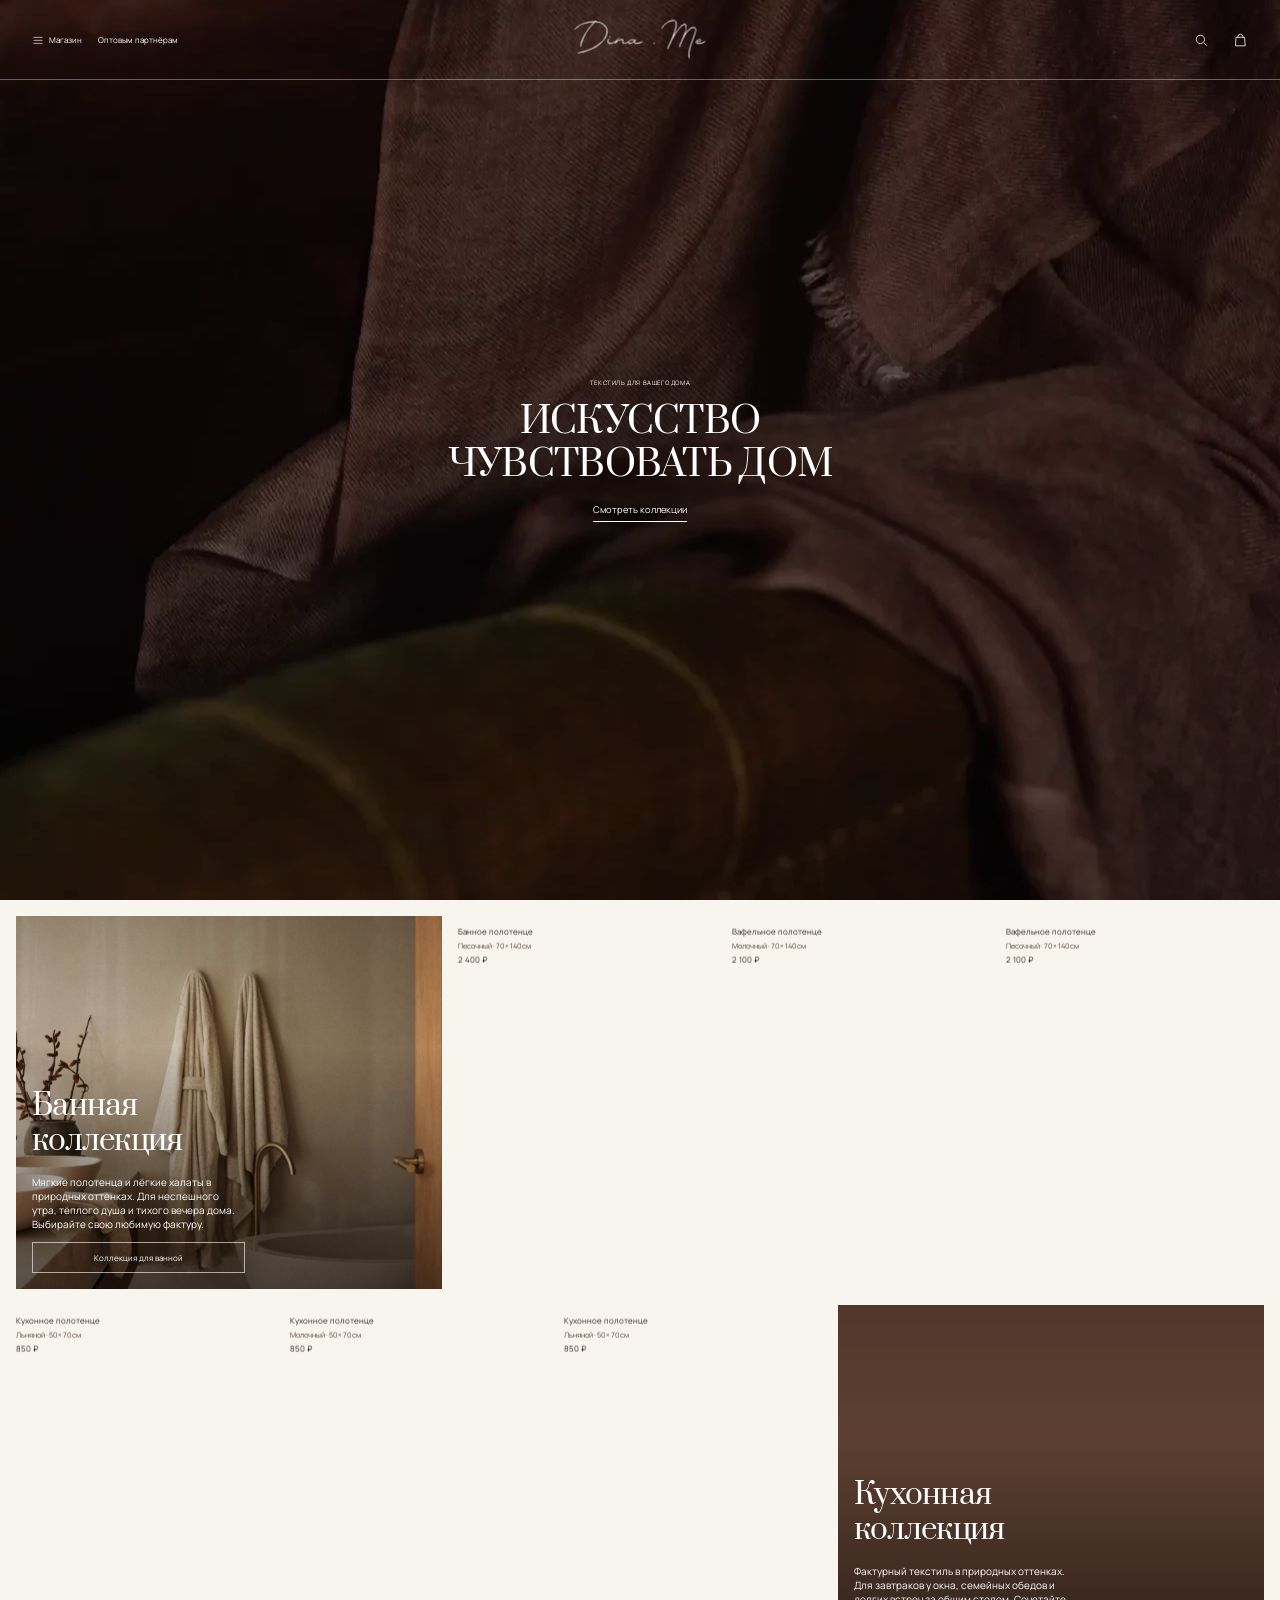
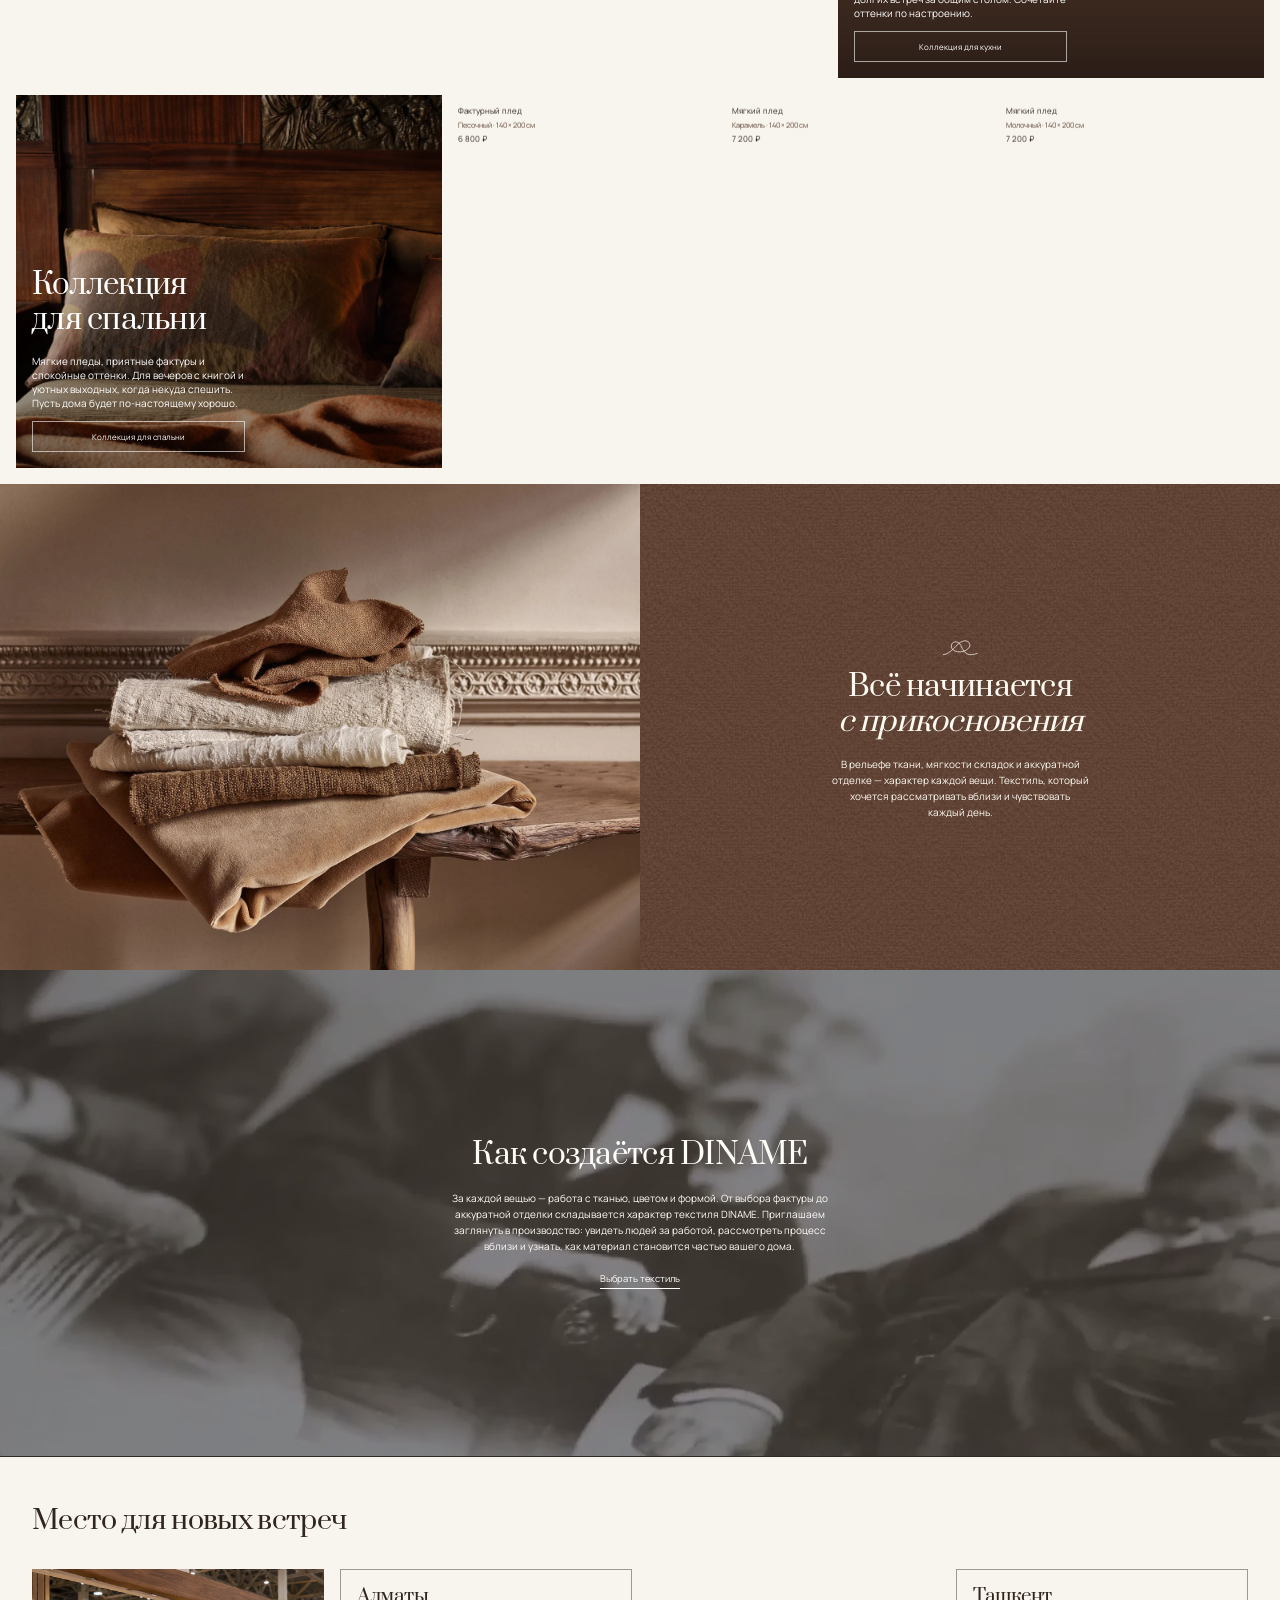
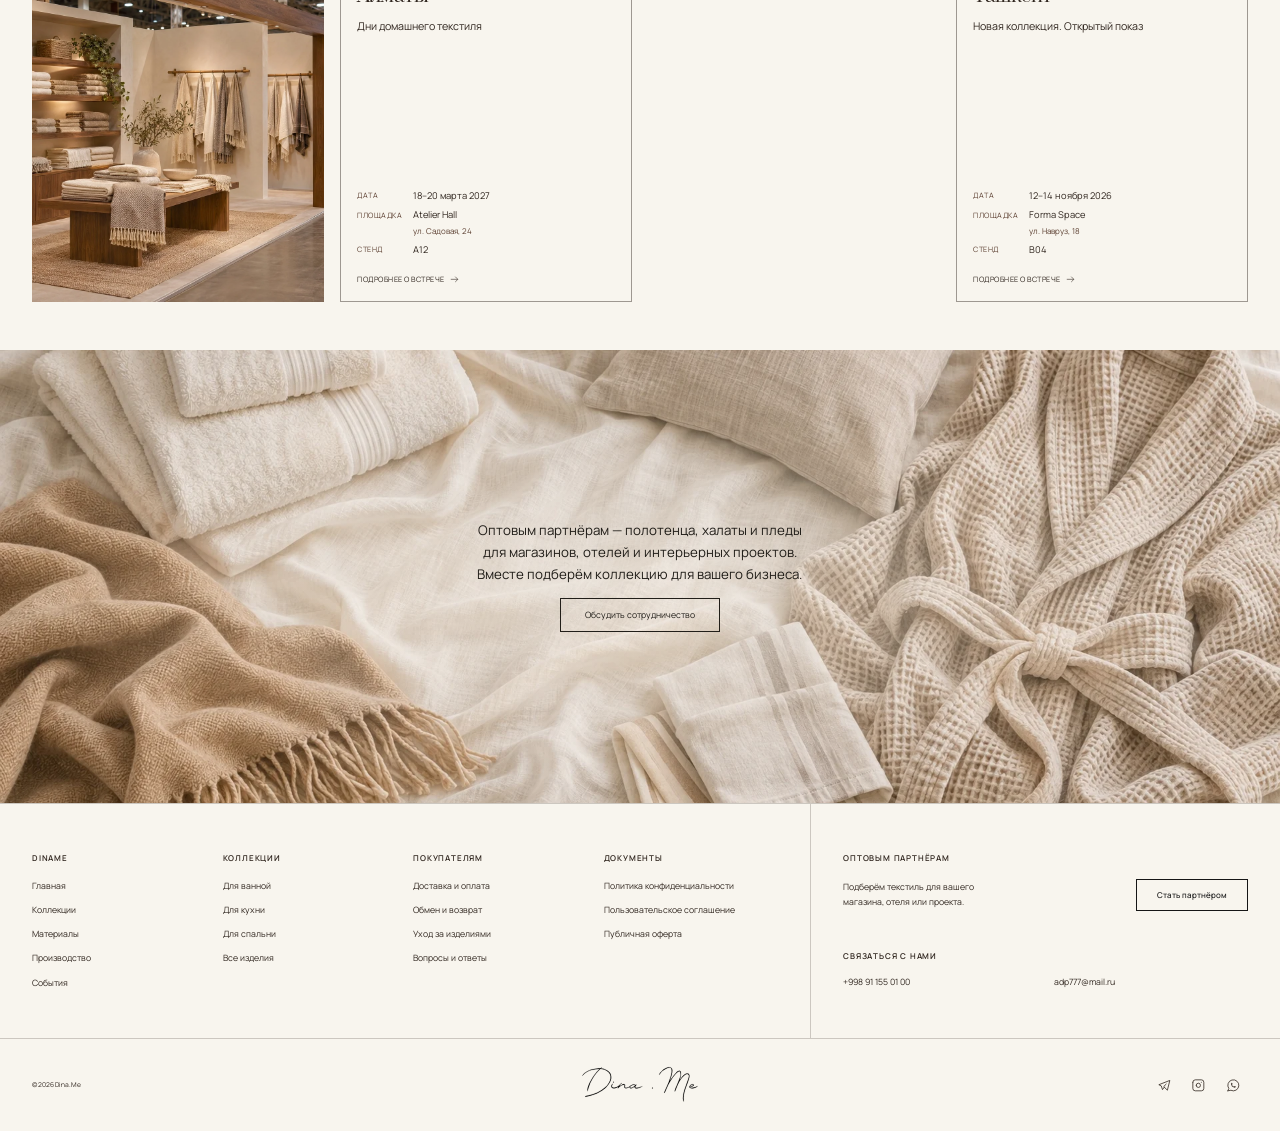
==== commit 78b0e887: "Update DINAME visual previews" ====
--- a/homepage/index.html
+++ b/homepage/index.html
@@ -6,10 +6,10 @@
 <script src="desktop-scale.js?v=e0ac373e1883"></script>
 <meta name="description" content="DINAME — текстиль для дома: полотенца, халаты, кухонный текстиль и пледы. Коллекции для дома и оптовых партнёров.">
 <link rel="stylesheet" href="vendor/lenis.css?v=2f668ae84a66"><link rel="stylesheet" href="style.css?v=26bc556d492a">
-<script src="vendor/lenis.min.js?v=80f53e77f1c1" defer></script><script src="media-loader.js?v=0fb61ec1096d" defer></script><script src="app.js?v=670c2dc219b5" defer></script>
+<script src="vendor/lenis.min.js?v=80f53e77f1c1" defer></script><script src="media-loader.js?v=0fb61ec1096d" defer></script><script src="app.js?v=c46bcc998f41" defer></script>
 <link rel="stylesheet" href="materials.css?v=eb94f19bb6cb">
-<script src="materials.js?v=3e218e113e5e" defer></script>
-<link rel="stylesheet" href="story.css?v=ca48c24f968e"><script defer src="story.js?v=a705079ca1cb"></script><link rel="stylesheet" href="closing.css?v=3798d30682e2"><script src="closing.js?v=fd491bf141a8" defer></script><link rel="stylesheet" href="wholesale.css?v=3d3e81373fe3"><script src="wholesale.js?v=585c6e04ad4e" defer></script><link rel="stylesheet" href="footer.css?v=555b5d0be758"><script defer src="footer.js?v=b5e35534e4c0"></script><link rel="preload" as="image" href="media/limonta-hero-poster.webp" fetchpriority="high"><link rel="stylesheet" href="desktop-polish.css?v=26896ef309bb"><link rel="stylesheet" href="layout.css?v=97fa23a5a351"><link rel="stylesheet" href="responsive.css?v=5374a74833b3"></head>
+<script src="materials.js?v=80da45c2fbed" defer></script>
+<link rel="stylesheet" href="story.css?v=ca48c24f968e"><script defer src="story.js?v=a705079ca1cb"></script><link rel="stylesheet" href="closing.css?v=3798d30682e2"><script src="closing.js?v=5ddf107ee97a" defer></script><link rel="stylesheet" href="wholesale.css?v=3d3e81373fe3"><script src="wholesale.js?v=585c6e04ad4e" defer></script><link rel="stylesheet" href="footer.css?v=555b5d0be758"><script defer src="footer.js?v=b5e35534e4c0"></script><link rel="preload" as="image" href="media/limonta-hero-poster.webp" fetchpriority="high"><link rel="stylesheet" href="desktop-polish.css?v=26896ef309bb"><link rel="stylesheet" href="layout.css?v=97fa23a5a351"><link rel="stylesheet" href="responsive.css?v=16a5491db9da"><script defer src="vendor/embla-carousel.umd.js?v=f05b5dbfe37d"></script><script defer src="product-slider.js?v=a00f360417ee"></script></head>
 <body>
 <a class="skip" href="#collections">К коллекциям</a>
 <header class="header" id="header"><div class="page-container header-inner">
@@ -35,14 +35,13 @@
 <section class="collections page-container" id="collections" tabindex="-1" aria-label="Коллекции для дома"></section>
 
 
-<section class="materials page-container" id="materials" aria-labelledby="materials-title" data-mark="thread" data-tone="walnut">
+<section class="materials page-container" id="materials" aria-labelledby="materials-title" data-mark="knot" data-tone="walnut">
  <div class="materials-photos">
   <figure class="materials-photo"><img src="media/materials-stack.webp" alt="Стопка тканей в молочных, песочных и ореховых оттенках" width="1600" height="1600" loading="eager" decoding="async"></figure>
  </div>
  <div class="materials-copy">
   <div class="materials-mark" aria-hidden="true">
-   <svg data-material-symbol="thread" viewBox="0 0 64 48"><path d="M3 33C12 33 19 29 24 21C33 7 20 1 15 12C9 27 30 41 40 29C49 18 33 8 28 20C22 34 47 42 61 18"/></svg>
-   <svg data-material-symbol="knot" viewBox="0 0 64 48" hidden><path d="M4 34C17 33 26 15 35 12C45 8 52 17 45 24C36 33 17 30 17 20C17 11 29 10 33 19C39 33 45 37 60 32"/></svg>
+   <svg data-material-symbol="knot" viewBox="0 0 64 48"><path d="M4 34C17 33 26 15 35 12C45 8 52 17 45 24C36 33 17 30 17 20C17 11 29 10 33 19C39 33 45 37 60 32"/></svg>
   </div>
   <h2 id="materials-title"><span>Всё начинается</span> <span>с прикосновения</span></h2>
   <p class="materials-description">В рельефе ткани, мягкости складок и аккуратной отделке — характер каждой вещи. Текстиль, который хочется рассматривать вблизи и чувствовать каждый день.</p>
@@ -120,7 +119,7 @@
 
 
 <dialog class="drawer" id="menu" aria-labelledby="menu-title" data-lenis-prevent><div class="dialog-head"><span id="menu-title">Магазин</span><button type="button" class="close" aria-label="Закрыть меню">×</button></div><nav class="category-nav"><a href="#bath">Для ванной <span>01</span></a><a href="#kitchen">Для кухни <span>02</span></a><a href="#bedroom">Для спальни <span>03</span></a></nav><div class="menu-bottom"><button type="button">Оптовым партнёрам ↗</button><button type="button" class="settings-link" data-open="settings">Настройки просмотра <kbd>Shift D</kbd></button></div></dialog>
-<dialog id="settings" class="settings" aria-labelledby="settings-title" data-lenis-prevent><div class="dialog-head"><h2 id="settings-title">Настройки просмотра</h2><button type="button" class="close" aria-label="Закрыть настройки">×</button></div><p class="hint">Открыть и закрыть — <kbd>Shift D</kbd></p><div class="settings-tabs" role="tablist" aria-label="Разделы настроек"><button type="button" role="tab" id="tab-general" aria-controls="panel-general" aria-selected="true" tabindex="0">Общее</button><button type="button" role="tab" id="tab-hero" aria-controls="panel-hero" aria-selected="false" tabindex="-1">Первый экран</button><button type="button" role="tab" id="tab-categories" aria-controls="panel-categories" aria-selected="false" tabindex="-1">Категории</button><button type="button" role="tab" id="tab-materials" aria-controls="panel-materials" aria-selected="false" tabindex="-1">Материалы</button><button type="button" role="tab" id="tab-events" aria-controls="panel-events" aria-selected="false" tabindex="-1">События</button><button type="button" role="tab" id="tab-partners" aria-controls="panel-partners" aria-selected="false" tabindex="-1">Партнёрам</button></div><section role="tabpanel" id="panel-general" aria-labelledby="tab-general"><fieldset><legend>Язык</legend><div class="options"><label class="recommended"><input type="radio" name="language" value="ru" checked><span>RU</span><em class="preferred-tag">Основной</em></label><label><input type="radio" name="language" value="en"><span>EN</span></label></div></fieldset><fieldset><legend>Шрифт заголовков</legend><div class="options"><label><input type="radio" name="font" value="prata" checked><span>Prata</span></label><label><input type="radio" name="font" value="forum"><span>Forum</span></label><label><input type="radio" name="font" value="cormorant"><span>Cormorant</span></label></div><p class="hint">Prata, Forum и Cormorant — варианты для сравнения.</p></fieldset><fieldset><legend>Палитра и сочетание</legend><div class="palette-row"><label class="choice"><input type="radio" name="palette" value="linen"><i class="swatch linen"></i><span>Молочный лён</span></label><div class="palette-combinations" role="group" aria-label="Сочетания: Молочный лён"><button type="button" data-for-palette="linen" data-colourway-button="1" aria-label="Молочный лён: Мягкий акцент" aria-pressed="false" title="Мягкий акцент">1</button><button type="button" data-for-palette="linen" data-colourway-button="2" aria-label="Молочный лён: Заметнее акцент" aria-pressed="false" title="Заметнее акцент">2</button></div></div><div class="palette-row"><label class="choice"><input type="radio" name="palette" value="walnut"><i class="swatch walnut"></i><span>Слоновая кость и орех</span></label><div class="palette-combinations" role="group" aria-label="Сочетания: Слоновая кость и орех"><button type="button" data-for-palette="walnut" data-colourway-button="1" aria-label="Слоновая кость и орех: Мягкий акцент" aria-pressed="false" title="Мягкий акцент">1</button><button type="button" data-for-palette="walnut" data-colourway-button="2" aria-label="Слоновая кость и орех: Заметнее акцент" aria-pressed="false" title="Заметнее акцент">2</button></div></div><p class="hint">1 — мягкий акцент · 2 — заметнее. Отличаются только оттенки фона снимков и шапки; расположение цветов сохраняется.</p></fieldset><fieldset><legend>Плотность сайта</legend><div class="options"><label class="recommended"><input type="radio" name="density" value="triple"><span>Компактный</span></label><label><input type="radio" name="density" value="large"><span>Просторный</span></label></div><p class="hint">Компактный: три товара и короткий блок материалов. Просторный: два товара и высокий блок материалов. Высота первого экрана выбирается отдельно.</p></fieldset><label class="motion-choice"><input type="checkbox" id="motion" checked> Плавная прокрутка и параллакс</label><button type="button" class="reset" id="reset">Сбросить настройки</button><p class="prototype-note">Визуальный прототип. Видео Frette / Society Limonta и фотографии других брендов используются для сравнения композиций. Названия, товары и цены демонстрационные.</p></section><section role="tabpanel" id="panel-hero" aria-labelledby="tab-hero" hidden><fieldset><legend>01 / Первый экран</legend><label class="choice preferred"><input type="radio" name="hero" value="armadillo"><span><b>Armadillo <em>Выбранный вариант</em></b><small>Минимализм · текст по центру</small></span></label><label class="choice"><input type="radio" name="hero" value="cocoon" checked><span><b>Cocoon</b><small>Во весь экран · крупный текст слева</small></span></label><label class="choice"><input type="radio" name="hero" value="frette"><span><b>Frette</b><small>Компактнее · текст и кнопка слева внизу</small></span></label></fieldset><fieldset><legend>Высота первого экрана</legend><div class="options"><label><input type="radio" name="height" value="full"><span>Во весь экран</span></label><label><input type="radio" name="height" value="compact"><span>Компактный</span></label></div></fieldset><fieldset><legend>Видео первого экрана</legend><label class="choice"><input type="radio" name="video" value="frette"><span><b>Frette</b><small>Текущий ролик</small></span></label><label class="recommended choice"><input type="radio" name="video" value="limonta"><span><b>Society Limonta</b><small>Видео с главной · кожаный диван</small></span><em class="preferred-tag">Основной</em></label></fieldset></section><section role="tabpanel" id="panel-categories" aria-labelledby="tab-categories" hidden><fieldset><legend>Товары на телефоне</legend><div class="options"><label class="recommended"><input type="radio" name="mobile-products" value="grid" checked><span>По одной в строку</span><em class="preferred-tag">Основной</em></label><label><input type="radio" name="mobile-products" value="rail"><span>Лента</span></label></div><p class="hint">До 600 px: товары друг под другом или горизонтальная лента.</p></fieldset><fieldset><legend>Фотографии товаров</legend><div class="options"><label><input type="radio" name="photo-study" value="all"><span>Единая съёмка</span></label><label><input type="radio" name="photo-study" value="original"><span>Как раньше</span></label></div><p class="hint">Полотенца для ванной, кухонный текстиль и пледы в едином стиле. Черновые изображения для выбора направления съёмки.</p></fieldset><label class="motion-choice"><input type="checkbox" id="sticky-products" checked> Прилипание карточек при прокрутке <em class="preferred-tag">Основной</em></label><fieldset><legend>Информация о товаре</legend><div class="options"><label class="recommended"><input type="radio" name="cardinfo" value="below"><span>Под фотографией</span><em class="preferred-tag">Основной</em></label><label><input type="radio" name="cardinfo" value="overlay"><span>На фотографии</span></label></div></fieldset><fieldset><legend>Размер текста в блоке</legend><div class="options"><label class="recommended"><input type="radio" name="categorytext" value="normal"><span>Обычный</span><em class="preferred-tag">Основной</em></label><label><input type="radio" name="categorytext" value="large"><span>Крупнее</span></label></div></fieldset><fieldset><legend>02 / Композиция категорий</legend><label class="choice"><input type="radio" name="category" value="split"><span><b>Два столбца</b><small>Заголовок и текст слева, кнопка справа</small></span></label><label class="recommended choice"><input type="radio" name="category" value="center"><span><b>Cocoon · центр</b><small>Заголовок по центру высоты категории</small></span><em class="preferred-tag">Основной</em></label></fieldset></section><section role="tabpanel" id="panel-materials" aria-labelledby="tab-materials" hidden><fieldset><legend>Фактура фона</legend><div class="texture-options"><label><input type="radio" name="material-texture" value="linen"><span><b>Лён</b><small>Тонкие натуральные волокна</small></span></label><label><input type="radio" name="material-texture" value="terry"><span><b>Махра</b><small>Мелкие мягкие петли</small></span></label></div></fieldset><fieldset><legend>Знак над текстом</legend><div class="options material-symbol-options"><label><input type="radio" name="material-mark" value="thread"><span><svg aria-hidden="true" viewBox="0 0 64 48"><path d="M3 33C12 33 19 29 24 21C33 7 20 1 15 12C9 27 30 41 40 29C49 18 33 8 28 20C22 34 47 42 61 18"/></svg>Нить</span></label><label><input type="radio" name="material-mark" value="knot"><span><svg aria-hidden="true" viewBox="0 0 64 48"><path d="M4 34C17 33 26 15 35 12C45 8 52 17 45 24C36 33 17 30 17 20C17 11 29 10 33 19C39 33 45 37 60 32"/></svg>Узел</span></label></div></fieldset><fieldset><legend>Начертание заголовка</legend><div class="options"><label><input type="radio" name="material-type" value="normal"><span>Обычное</span></label><label><input type="radio" name="material-type" value="italic"><span>Наклонная вторая строка</span></label></div></fieldset><a class="materials-preview-button" href="#materials">Посмотреть блок</a><p class="prototype-note">Фотография de Le Cuona — временный ориентир для съёмки. Текст — черновик подачи; состав и свойства изделий DINAME уточняются по материалам бренда.</p></section><section role="tabpanel" id="panel-events" aria-labelledby="tab-events" hidden><fieldset><legend>Композиция событий</legend><label class="choice"><input type="radio" name="event-layout" value="slider"><span><b>Лента · BENI</b><small>Места и фотографии в палитре DINAME</small></span></label><label class="choice"><input type="radio" name="event-layout" value="pair"><span><b>Два события · редакционная подача</b><small>Заголовок по центру, фотографии и подписи под ними</small></span></label><label class="choice recommended"><input type="radio" name="event-layout" value="alternating" checked><span><b>Фото + карточка <em class="preferred-tag">Основной</em></b><small>Выбранная композиция · небольшой заголовок · фон сайта</small></span></label><label class="choice"><input type="radio" name="event-layout" value="hidden"><span><b>Скрыть события</b></span></label></fieldset><a class="materials-preview-button" href="#events">Посмотреть блок</a><p class="prototype-note">Все пять событий, даты, площадки, адреса и стенды — вымышленные примеры для выбора дизайна. Фотографии и сгенерированные изображения служат визуальными ориентирами и не изображают события DINAME. Лента переключается по городам и кнопкам; прокрутка страницы свободная.</p></section><section role="tabpanel" id="panel-partners" aria-labelledby="tab-partners" hidden><fieldset><legend>Текст в блоке партнёров</legend><label class="choice"><input type="radio" name="wholesale-presentation" value="heading"><span><b>С заголовком</b><small>Компактный заголовок, описание и кнопка</small></span></label><label class="choice"><input type="radio" name="wholesale-presentation" value="minimal" checked><span><b>Без заголовка <em class="preferred-tag">Основной</em></b><small>Только описание для оптовых партнёров и кнопка</small></span></label></fieldset><a class="materials-preview-button" href="#partners">Посмотреть блок</a><p class="prototype-note">Контакты футера временно взяты с Great Kokand; телефон и почту DINAME нужно подтвердить. Сервисные и юридические страницы — черновые пункты.</p></section></dialog>
+<dialog id="settings" class="settings" aria-labelledby="settings-title" data-lenis-prevent><div class="dialog-head"><h2 id="settings-title">Настройки просмотра</h2><button type="button" class="close" aria-label="Закрыть настройки">×</button></div><p class="hint">Открыть и закрыть — <kbd>Shift D</kbd></p><div class="settings-tabs" role="tablist" aria-label="Разделы настроек"><button type="button" role="tab" id="tab-general" aria-controls="panel-general" aria-selected="true" tabindex="0">Общее</button><button type="button" role="tab" id="tab-hero" aria-controls="panel-hero" aria-selected="false" tabindex="-1">Первый экран</button><button type="button" role="tab" id="tab-categories" aria-controls="panel-categories" aria-selected="false" tabindex="-1">Категории</button><button type="button" role="tab" id="tab-materials" aria-controls="panel-materials" aria-selected="false" tabindex="-1">Материалы</button><button type="button" role="tab" id="tab-events" aria-controls="panel-events" aria-selected="false" tabindex="-1">События</button><button type="button" role="tab" id="tab-partners" aria-controls="panel-partners" aria-selected="false" tabindex="-1">Партнёрам</button></div><section role="tabpanel" id="panel-general" aria-labelledby="tab-general"><fieldset><legend>Язык</legend><div class="options"><label class="recommended"><input type="radio" name="language" value="ru" checked><span>RU</span><em class="preferred-tag">Основной</em></label><label><input type="radio" name="language" value="en"><span>EN</span></label></div></fieldset><fieldset><legend>Шрифт заголовков</legend><div class="options"><label><input type="radio" name="font" value="prata" checked><span>Prata</span></label><label><input type="radio" name="font" value="forum"><span>Forum</span></label><label><input type="radio" name="font" value="cormorant"><span>Cormorant</span></label></div><p class="hint">Prata, Forum и Cormorant — варианты для сравнения.</p></fieldset><fieldset><legend>Палитра и сочетание</legend><div class="palette-row"><label class="choice"><input type="radio" name="palette" value="linen"><i class="swatch linen"></i><span>Молочный лён</span></label><div class="palette-combinations" role="group" aria-label="Сочетания: Молочный лён"><button type="button" data-for-palette="linen" data-colourway-button="1" aria-label="Молочный лён: Мягкий акцент" aria-pressed="false" title="Мягкий акцент">1</button><button type="button" data-for-palette="linen" data-colourway-button="2" aria-label="Молочный лён: Заметнее акцент" aria-pressed="false" title="Заметнее акцент">2</button></div></div><div class="palette-row"><label class="choice"><input type="radio" name="palette" value="walnut"><i class="swatch walnut"></i><span>Слоновая кость и орех</span></label><div class="palette-combinations" role="group" aria-label="Сочетания: Слоновая кость и орех"><button type="button" data-for-palette="walnut" data-colourway-button="1" aria-label="Слоновая кость и орех: Мягкий акцент" aria-pressed="false" title="Мягкий акцент">1</button><button type="button" data-for-palette="walnut" data-colourway-button="2" aria-label="Слоновая кость и орех: Заметнее акцент" aria-pressed="false" title="Заметнее акцент">2</button></div></div><p class="hint">1 — мягкий акцент · 2 — заметнее. Отличаются только оттенки фона снимков и шапки; расположение цветов сохраняется.</p></fieldset><fieldset><legend>Плотность сайта</legend><div class="options"><label class="recommended"><input type="radio" name="density" value="triple"><span>Компактный</span></label><label><input type="radio" name="density" value="large"><span>Просторный</span></label></div><p class="hint">Компактный: три товара и короткий блок материалов. Просторный: два товара и высокий блок материалов. Высота первого экрана выбирается отдельно.</p></fieldset><button type="button" class="reset" id="reset">Сбросить настройки</button><p class="prototype-note">Визуальный прототип. Видео Frette / Society Limonta и фотографии других брендов используются для сравнения композиций. Названия, товары и цены демонстрационные.</p></section><section role="tabpanel" id="panel-hero" aria-labelledby="tab-hero" hidden><fieldset><legend>01 / Первый экран</legend><label class="choice preferred"><input type="radio" name="hero" value="armadillo"><span><b>Armadillo <em>Выбранный вариант</em></b><small>Минимализм · текст по центру</small></span></label><label class="choice"><input type="radio" name="hero" value="cocoon" checked><span><b>Cocoon</b><small>Во весь экран · крупный текст слева</small></span></label><label class="choice"><input type="radio" name="hero" value="frette"><span><b>Frette</b><small>Компактнее · текст и кнопка слева внизу</small></span></label></fieldset><fieldset><legend>Высота первого экрана</legend><div class="options"><label><input type="radio" name="height" value="full"><span>Во весь экран</span></label><label><input type="radio" name="height" value="compact"><span>Компактный</span></label></div></fieldset><fieldset><legend>Видео первого экрана</legend><label class="choice"><input type="radio" name="video" value="frette"><span><b>Frette</b><small>Текущий ролик</small></span></label><label class="recommended choice"><input type="radio" name="video" value="limonta"><span><b>Society Limonta</b><small>Видео с главной · кожаный диван</small></span><em class="preferred-tag">Основной</em></label></fieldset></section><section role="tabpanel" id="panel-categories" aria-labelledby="tab-categories" hidden><fieldset><legend>Товары на телефоне</legend><div class="options"><label><input type="radio" name="mobile-products" value="grid"><span>По одной в строку</span></label><label class="recommended"><input type="radio" name="mobile-products" value="rail" checked><span>Слайдер</span><em class="preferred-tag">Основной</em></label></div><p class="hint">До 600 px: товары друг под другом или слайдер. Быстрое сравнение — Shift+S.</p></fieldset><fieldset><legend>Информация о товаре</legend><div class="options"><label class="recommended"><input type="radio" name="cardinfo" value="below"><span>Под фотографией</span><em class="preferred-tag">Основной</em></label><label><input type="radio" name="cardinfo" value="overlay"><span>На фотографии</span></label></div></fieldset><label class="motion-choice"><input type="checkbox" id="sticky-products" checked> Прилипание карточек при прокрутке <em class="preferred-tag">Основной</em></label></section><section role="tabpanel" id="panel-materials" aria-labelledby="tab-materials" hidden><fieldset><legend>Фактура фона</legend><div class="texture-options"><label><input type="radio" name="material-texture" value="linen"><span><b>Лён</b><small>Тонкие натуральные волокна</small></span></label><label><input type="radio" name="material-texture" value="terry"><span><b>Махра</b><small>Мелкие мягкие петли</small></span></label></div></fieldset><a class="materials-preview-button" href="#materials">Посмотреть блок</a><p class="prototype-note">Фотография de Le Cuona — временный ориентир для съёмки. Текст — черновик подачи; состав и свойства изделий DINAME уточняются по материалам бренда.</p></section><section role="tabpanel" id="panel-events" aria-labelledby="tab-events" hidden><fieldset><legend>Композиция событий</legend><label class="choice"><input type="radio" name="event-layout" value="slider"><span><b>Лента · BENI</b><small>Места и фотографии в палитре DINAME</small></span></label><label class="choice recommended"><input type="radio" name="event-layout" value="alternating" checked><span><b>Фото + карточка <em class="preferred-tag">Основной</em></b><small>Выбранная композиция · небольшой заголовок · фон сайта</small></span></label><label class="choice"><input type="radio" name="event-layout" value="hidden"><span><b>Скрыть события</b></span></label></fieldset><a class="materials-preview-button" href="#events">Посмотреть блок</a><p class="prototype-note">Все пять событий, даты, площадки, адреса и стенды — вымышленные примеры для выбора дизайна. Фотографии и сгенерированные изображения служат визуальными ориентирами и не изображают события DINAME. Лента переключается по городам и кнопкам; прокрутка страницы свободная.</p></section><section role="tabpanel" id="panel-partners" aria-labelledby="tab-partners" hidden><fieldset><legend>Текст в блоке партнёров</legend><label class="choice"><input type="radio" name="wholesale-presentation" value="heading"><span><b>С заголовком</b><small>Компактный заголовок, описание и кнопка</small></span></label><label class="choice"><input type="radio" name="wholesale-presentation" value="minimal" checked><span><b>Без заголовка <em class="preferred-tag">Основной</em></b><small>Только описание для оптовых партнёров и кнопка</small></span></label></fieldset><a class="materials-preview-button" href="#partners">Посмотреть блок</a><p class="prototype-note">Контакты футера временно взяты с Great Kokand; телефон и почту DINAME нужно подтвердить. Сервисные и юридические страницы — черновые пункты.</p></section></dialog>
 
 
 
--- a/homepage/responsive.css
+++ b/homepage/responsive.css
@@ -1,5 +1,6 @@
 /* Below the desktop artboard: reflow components instead of scaling down type. */
-.collection-products{display:contents}
+.collection-products,.product-slider,.product-slider-viewport{display:contents}
+.product-slider-controls{display:none}
 @media(max-width:1199px){
  :root{--page-inset:2rem;--gutter:1rem;--space-half:1rem;--content-inset:var(--page-inset);--layout-unit:1vw;--section-space:3.5rem;--copy-gap:1.5rem;--display-section:2rem;--display-secondary:2rem}
  body{font-size:1rem}
@@ -134,20 +135,19 @@
  [data-hero=armadillo] .hero-content{gap:1.5rem}
  .hero-actions{max-width:100%;padding-right:0}
  [data-height=full] .hero{height:100svh;min-height:34rem}
- [data-density][data-category] .collections .category,[data-density][data-category] .collections .category-content{min-height:27rem!important;aspect-ratio:auto!important}
+ [data-density][data-category] .collections .category,[data-density][data-category] .collections .category-content{min-height:30rem!important;aspect-ratio:auto!important}
  [data-density][data-category] .collections .category-content{display:flex;flex-direction:column;align-items:flex-start;justify-content:flex-end;gap:1.5rem;padding:1.25rem}
  [data-density][data-category] .collections .category h2{align-self:flex-start;font-size:2rem;line-height:1.2}
  [data-density][data-category] .collections .category-copy{align-self:flex-start;max-width:none;gap:1rem}
- .collection-products,[data-density=large] .collection-products{display:flex;gap:.75rem;overflow-x:auto;scroll-snap-type:x proximity;scrollbar-width:thin;scrollbar-color:var(--panel) transparent;padding:0 0 .75rem;scroll-padding-inline:0}
- [data-density] .collections .collection-products .product-card{flex:0 0 56%;scroll-snap-align:start}
- [data-density=large] .collections .collection-products .product-card{flex-basis:calc((100% - .75rem)/2)}
  [data-density] .collections .product-info,[data-density] .collections .product-info small,[data-density] .collections .price{font-size:.875rem;line-height:1.5;overflow-wrap:anywhere}
  [data-cardinfo=overlay] .collections .collection-row .product-card{aspect-ratio:3/5}
  [data-cardinfo=overlay] .collections .product-info{padding:.75rem}
- .materials-copy{min-height:24rem;padding:2.75rem 1.25rem}
+ .materials-photos{aspect-ratio:1.1}
+ .materials-copy{min-height:27rem;padding:3.25rem 1.25rem}
+ .collections,[data-density=triple] .collections{gap:3rem;padding-bottom:2rem}
  [data-density] .materials h2,[data-density] .story-copy h2{font-size:1.875rem;line-height:1.25}
  .home-story,[data-density=triple] .home-story,[data-density=large] .home-story{min-height:34rem;padding:3rem 0}
- .events[data-layout],[data-density=large] .events[data-layout]{padding-block:3rem}
+ .events[data-layout],[data-density=large] .events[data-layout]{padding-block:4rem}
  .events .closing-heading h2{font-size:1.875rem;line-height:1.25}
  .events-alternating{grid-template-columns:1fr;grid-auto-rows:auto;gap:0}
  .events-alternating>img{height:auto;aspect-ratio:4/3;min-height:0}
@@ -175,7 +175,7 @@
  .site-footer[data-layout=right] .footer-contacts{grid-template-columns:1fr;gap:.75rem}
  .footer-bottom{padding-block:1.75rem}
  .footer-socials{gap:0}
- .footer-navigation{padding-block:2.5rem;gap:2rem 1rem}
+ .footer-navigation{padding-block:3.5rem;gap:2rem 1rem}
  .footer-navigation a,.footer-navigation button{overflow-wrap:anywhere}
  .settings{width:calc(100% - 1rem);max-height:calc(100dvh - 1rem);padding:1.25rem}
  .settings .options{flex-wrap:wrap}
@@ -193,7 +193,7 @@
  [data-mobile-products=grid] .collections .collection-products .product-card{min-width:0;flex-basis:auto}
  [data-mobile-products=grid][data-cardinfo=overlay] .collections .collection-products .product-card{aspect-ratio:auto;min-height:19rem}
  [data-mobile-products=grid][data-cardinfo=overlay] .collections .product-info{padding:.5rem}
- .wholesale[data-composition=flatlay],[data-density=large] .wholesale[data-composition=flatlay]{display:grid;place-items:center;min-height:30rem;padding:3rem 0}
+ .wholesale[data-composition=flatlay],[data-density=large] .wholesale[data-composition=flatlay]{display:grid;place-items:center;min-height:34rem;padding:3.5rem 0}
  .wholesale-scene{position:absolute;inset:0;width:100%;height:100%;aspect-ratio:auto;object-fit:cover;object-position:center;z-index:-2}
  .wholesale[data-composition=flatlay]::before{display:block;background:radial-gradient(ellipse at center,rgba(250,247,240,.82),rgba(250,247,240,.48) 55%,rgba(250,247,240,.12))}
  .wholesale[data-composition=flatlay] .wholesale-copy{padding:0 1.5rem}
@@ -201,3 +201,27 @@
 
 /* On small phones search belongs in the future navigation drawer. */
 @media(max-width:440px){.header .nav-right .icon:first-child{display:none}}
+
+/* Optional phone comparison: Embla handles horizontal dragging, the page keeps vertical gestures. */
+@media(max-width:600px){
+ [data-mobile-products=rail] .product-slider{display:block;min-width:0}
+ [data-mobile-products=rail] .product-slider-viewport{display:block;overflow:hidden}
+ [data-mobile-products=rail] .collection-products{display:flex;gap:.75rem;touch-action:pan-y pinch-zoom}
+ [data-mobile-products=rail][data-density] .collections .collection-products .product-card{flex:0 0 76%;min-width:0}
+ [data-mobile-products=rail] .product-slider-controls{display:flex;align-items:center;justify-content:space-between;margin-top:1rem}
+ .product-slider-arrows,.product-slider-dots{display:flex;gap:.5rem}
+ .product-slider-controls button{display:grid;place-items:center;width:2.75rem;height:2.75rem;padding:0;background:none;color:var(--ink);border:1px solid color-mix(in srgb,var(--ink) 30%,transparent);transition:opacity .2s ease}
+ .product-slider-controls button:disabled{opacity:.3}
+ .product-slider-controls svg{width:1.25rem;height:1.25rem;fill:none;stroke:currentColor;stroke-width:1.5}
+ .product-slider-dots button{border:0;width:1.75rem}
+ .product-slider-dots button::after{content:"";width:.375rem;height:.375rem;border-radius:50%;background:currentColor;opacity:.25;transition:opacity .2s ease}
+ .product-slider-dots button[aria-current=true]::after{opacity:1}
+}
+
+/* A section break after the products, larger than the gaps between collections. */
+@media(max-width:1199px){
+ .collections,[data-density=triple] .collections{padding-bottom:4rem}
+}
+@media(max-width:600px){
+ .collections,[data-density=triple] .collections{padding-bottom:4.5rem}
+}
